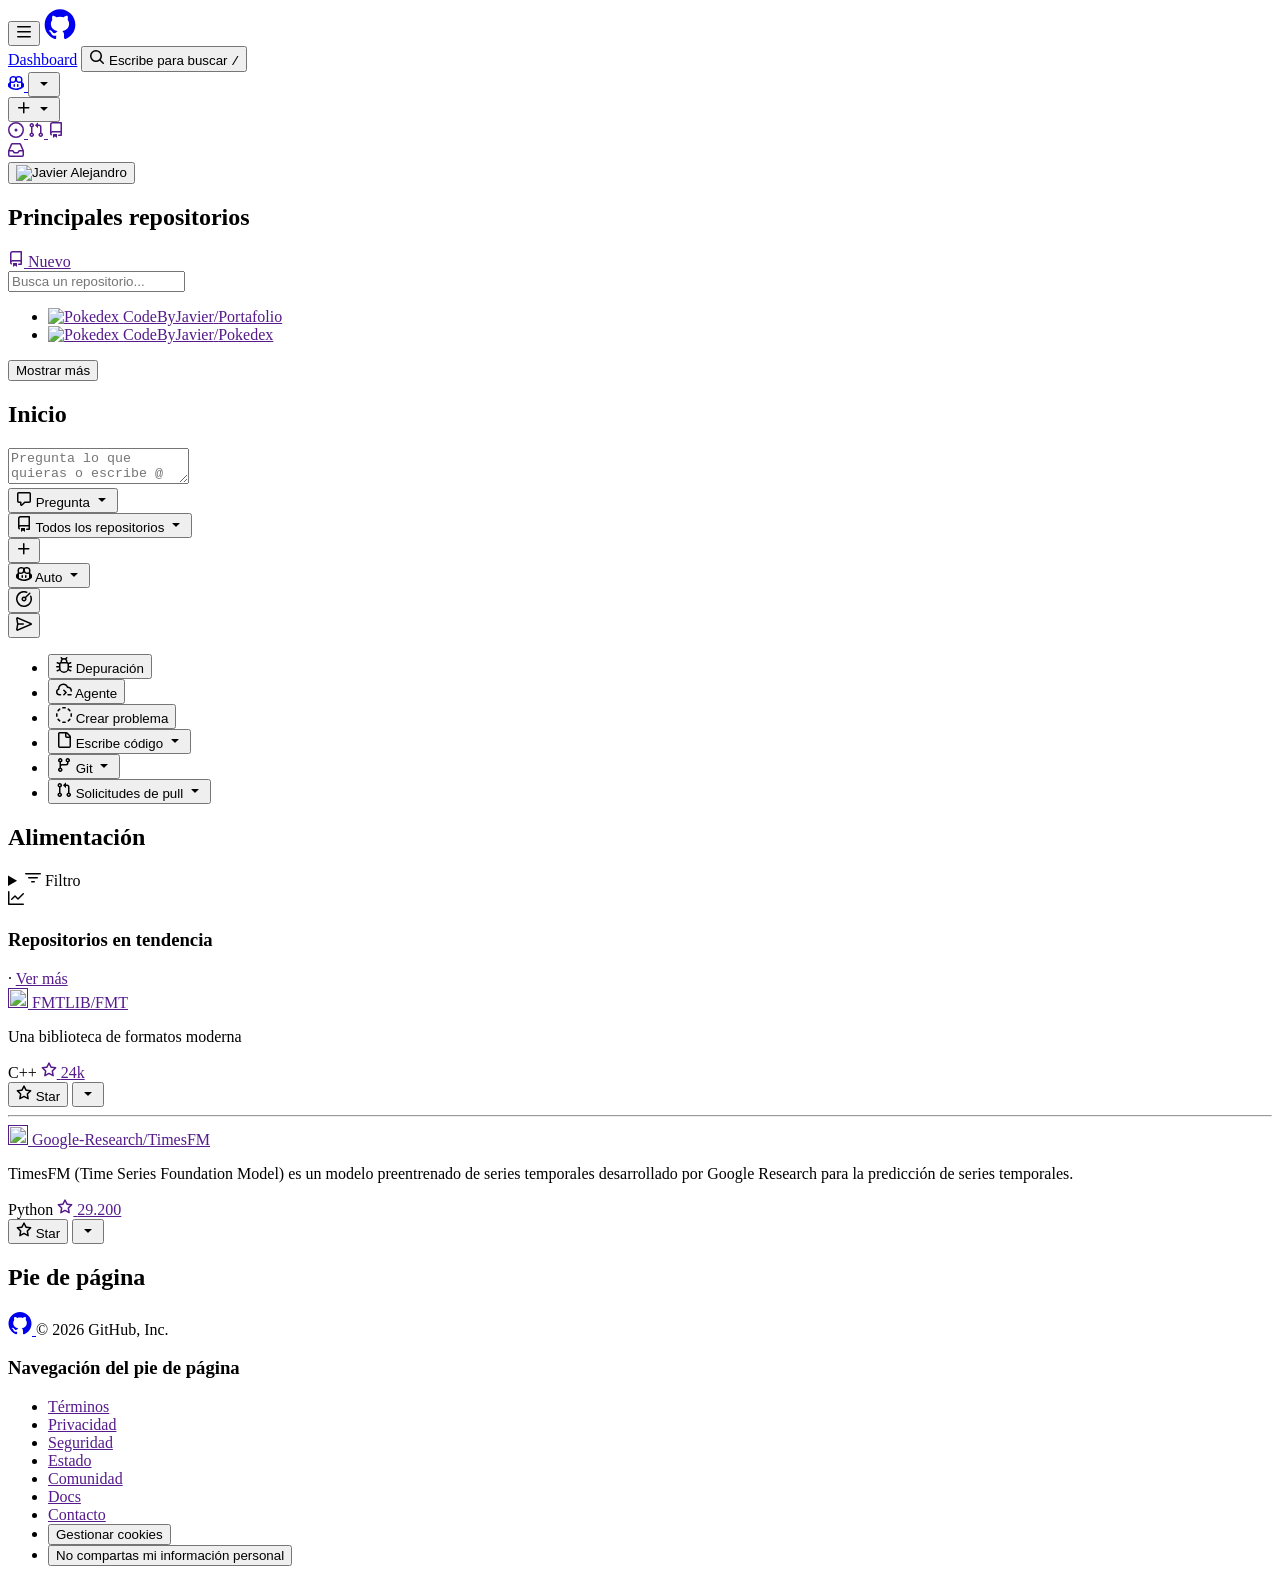
==== index.html @ 3268d41c "add html.index complete" ====
<!DOCTYPE html>
<html lang="es">
<head>
    <meta charset="UTF-8">
    <meta name="viewport" content="width=device-width, initial-scale=1.0">
    <title>Inicio · Clon de GitHub</title>
    <link rel="stylesheet" href="css/style-index.css">
</head>
<body>

    <header class="header" id="header">

        <!-- [JS] Abrir y cerrar este cajón: lo dispara el botón de las tres barras
             de la barra superior y el botón de cerrar de aquí dentro. -->

        <div class="left-bar" role="navigation" hidden>

            <div class="left-bar__header">

                <span class="left-bar__icon-github">
                    <svg viewBox="0 0 24 24" width="32" height="32" fill="currentColor" aria-hidden="true"><path d="M10.226 17.284c-2.965-.36-5.054-2.493-5.054-5.256 0-1.123.404-2.336 1.078-3.144-.292-.741-.247-2.314.09-2.965.898-.112 2.111.36 2.83 1.01.853-.269 1.752-.404 2.853-.404 1.1 0 1.999.135 2.807.382.696-.629 1.932-1.1 2.83-.988.315.606.36 2.179.067 2.942.72.854 1.101 2 1.101 3.167 0 2.763-2.089 4.852-5.098 5.234.763.494 1.28 1.572 1.28 2.807v2.336c0 .674.561 1.056 1.235.786 4.066-1.55 7.255-5.615 7.255-10.646C23.5 6.188 18.334 1 11.978 1 5.62 1 .5 6.188.5 12.545c0 4.986 3.167 9.12 7.435 10.669.606.225 1.19-.18 1.19-.786V20.63a2.9 2.9 0 0 1-1.078.224c-1.483 0-2.359-.808-2.987-2.313-.247-.607-.517-.966-1.034-1.033-.27-.023-.359-.135-.359-.27 0-.27.45-.471.898-.471.652 0 1.213.404 1.797 1.235.45.651.921.943 1.483.943.561 0 .92-.202 1.437-.719.382-.381.674-.718.944-.943"></path></svg>
                </span>

                <button title="Cerrar Menú" class="left-bar__header_close btn" type="button" aria-label="Cerrar Menú">
                    <svg viewBox="0 0 16 16" width="16" height="16" fill="currentColor" aria-hidden="true"><path d="M3.72 3.72a.75.75 0 0 1 1.06 0L8 6.94l3.22-3.22a.749.749 0 0 1 1.275.326.749.749 0 0 1-.215.734L9.06 8l3.22 3.22a.749.749 0 0 1-.326 1.275.749.749 0 0 1-.734-.215L8 9.06l-3.22 3.22a.751.751 0 0 1-1.042-.018.751.751 0 0 1-.018-1.042L6.94 8 3.72 4.78a.75.75 0 0 1 0-1.06Z"></path></svg>
                </button>

            </div>
            <nav class="left-bar__nav">

                <ul class="left-bar__list">

                    <li class="left-bar__top-items">
                         <ul class="left-bar__top-items-list">

                            <li class="btn">
                                <a href="">
                                    <span>
                                        <svg viewBox="0 0 16 16" width="16" height="16" fill="currentColor" aria-hidden="true"><path d="M6.906.664a1.749 1.749 0 0 1 2.187 0l5.25 4.2c.415.332.657.835.657 1.367v7.019A1.75 1.75 0 0 1 13.25 15h-3.5a.75.75 0 0 1-.75-.75V9H7v5.25a.75.75 0 0 1-.75.75h-3.5A1.75 1.75 0 0 1 1 13.25V6.23c0-.531.242-1.034.657-1.366l5.25-4.2Zm1.25 1.171a.25.25 0 0 0-.312 0l-5.25 4.2a.25.25 0 0 0-.094.196v7.019c0 .138.112.25.25.25H5.5V8.25a.75.75 0 0 1 .75-.75h3.5a.75.75 0 0 1 .75.75v5.25h2.75a.25.25 0 0 0 .25-.25V6.23a.25.25 0 0 0-.094-.195Z"></path></svg>
                                    </span>
                                    <span>
                                        Inicio
                                    </span>
                                </a>
                            </li>
                            <li class="btn">
                                <a href="">
                                    <span>
                                        <svg viewBox="0 0 16 16" width="16" height="16" fill="currentColor" aria-hidden="true"><path d="M8 9.5a1.5 1.5 0 1 0 0-3 1.5 1.5 0 0 0 0 3Z"></path><path d="M8 0a8 8 0 1 1 0 16A8 8 0 0 1 8 0ZM1.5 8a6.5 6.5 0 1 0 13 0 6.5 6.5 0 0 0-13 0Z"></path></svg>
                                    </span>
                                    <span>
                                        Todos los Problemas
                                    </span>
                                </a>
                            </li>
                            <li class="btn">
                                <a href="">
                                    <span>
                                        <svg viewBox="0 0 16 16" width="16" height="16" fill="currentColor" aria-hidden="true"><path d="M1.5 3.25a2.25 2.25 0 1 1 3 2.122v5.256a2.251 2.251 0 1 1-1.5 0V5.372A2.25 2.25 0 0 1 1.5 3.25Zm5.677-.177L9.573.677A.25.25 0 0 1 10 .854V2.5h1A2.5 2.5 0 0 1 13.5 5v5.628a2.251 2.251 0 1 1-1.5 0V5a1 1 0 0 0-1-1h-1v1.646a.25.25 0 0 1-.427.177L7.177 3.427a.25.25 0 0 1 0-.354ZM3.75 2.5a.75.75 0 1 0 0 1.5.75.75 0 0 0 0-1.5Zm0 9.5a.75.75 0 1 0 0 1.5.75.75 0 0 0 0-1.5Zm8.25.75a.75.75 0 1 0 1.5 0 .75.75 0 0 0-1.5 0Z"></path></svg>
                                    </span>
                                    <span>
                                        Todas las peticiones de cambios
                                    </span>
                                </a>
                            </li >
                            <li class="btn">
                                <a href="">
                                    <span>
                                        <svg viewBox="0 0 16 16" width="16" height="16" fill="currentColor" aria-hidden="true"><path d="M2 2.5A2.5 2.5 0 0 1 4.5 0h8.75a.75.75 0 0 1 .75.75v12.5a.75.75 0 0 1-.75.75h-2.5a.75.75 0 0 1 0-1.5h1.75v-2h-8a1 1 0 0 0-.714 1.7.75.75 0 1 1-1.072 1.05A2.495 2.495 0 0 1 2 11.5Zm10.5-1h-8a1 1 0 0 0-1 1v6.708A2.486 2.486 0 0 1 4.5 9h8ZM5 12.25a.25.25 0 0 1 .25-.25h3.5a.25.25 0 0 1 .25.25v3.25a.25.25 0 0 1-.4.2l-1.45-1.087a.249.249 0 0 0-.3 0L5.4 15.7a.25.25 0 0 1-.4-.2Z"></path></svg>
                                    </span>
                                    <span>
                                        Todos los Repositorios
                                    </span>
                                </a>
                            </li>
                            <li class="btn">
                                <a href="">
                                    <span>
                                        <svg viewBox="0 0 16 16" width="16" height="16" fill="currentColor" aria-hidden="true"><path d="M0 1.75C0 .784.784 0 1.75 0h12.5C15.216 0 16 .784 16 1.75v12.5A1.75 1.75 0 0 1 14.25 16H1.75A1.75 1.75 0 0 1 0 14.25ZM6.5 6.5v8h7.75a.25.25 0 0 0 .25-.25V6.5Zm8-1.5V1.75a.25.25 0 0 0-.25-.25H6.5V5Zm-13 1.5v7.75c0 .138.112.25.25.25H5v-8ZM5 5V1.5H1.75a.25.25 0 0 0-.25.25V5Z"></path></svg>
                                    </span>
                                    <span>
                                        Proyectos
                                    </span>
                                </a>
                            </li>
                            <li class="btn">
                                <a href="">
                                    <span>
                                        <svg viewBox="0 0 16 16" width="16" height="16" fill="currentColor" aria-hidden="true"><path d="M1.75 1h8.5c.966 0 1.75.784 1.75 1.75v5.5A1.75 1.75 0 0 1 10.25 10H7.061l-2.574 2.573A1.458 1.458 0 0 1 2 11.543V10h-.25A1.75 1.75 0 0 1 0 8.25v-5.5C0 1.784.784 1 1.75 1ZM1.5 2.75v5.5c0 .138.112.25.25.25h1a.75.75 0 0 1 .75.75v2.19l2.72-2.72a.749.749 0 0 1 .53-.22h3.5a.25.25 0 0 0 .25-.25v-5.5a.25.25 0 0 0-.25-.25h-8.5a.25.25 0 0 0-.25.25Zm13 2a.25.25 0 0 0-.25-.25h-.5a.75.75 0 0 1 0-1.5h.5c.966 0 1.75.784 1.75 1.75v5.5A1.75 1.75 0 0 1 14.25 12H14v1.543a1.458 1.458 0 0 1-2.487 1.03L9.22 12.28a.749.749 0 0 1 .326-1.275.749.749 0 0 1 .734.215l2.22 2.22v-2.19a.75.75 0 0 1 .75-.75h1a.25.25 0 0 0 .25-.25Z"></path></svg>
                                    </span>
                                    <span>
                                        Debates
                                    </span>
                                </a>
                            </li>
                            <li class="btn">
                                <a href="">
                                    <span>
                                        <svg viewBox="0 0 16 16" width="16" height="16" fill="currentColor" aria-hidden="true"><path d="M0 11.25c0-.966.784-1.75 1.75-1.75h12.5c.966 0 1.75.784 1.75 1.75v3A1.75 1.75 0 0 1 14.25 16H1.75A1.75 1.75 0 0 1 0 14.25Zm2-9.5C2 .784 2.784 0 3.75 0h8.5C13.216 0 14 .784 14 1.75v5a1.75 1.75 0 0 1-1.75 1.75h-8.5A1.75 1.75 0 0 1 2 6.75Zm1.75-.25a.25.25 0 0 0-.25.25v5c0 .138.112.25.25.25h8.5a.25.25 0 0 0 .25-.25v-5a.25.25 0 0 0-.25-.25Zm-2 9.5a.25.25 0 0 0-.25.25v3c0 .138.112.25.25.25h12.5a.25.25 0 0 0 .25-.25v-3a.25.25 0 0 0-.25-.25Z"></path><path d="M7 12.75a.75.75 0 0 1 .75-.75h4.5a.75.75 0 0 1 0 1.5h-4.5a.75.75 0 0 1-.75-.75Zm-4 0a.75.75 0 0 1 .75-.75h.5a.75.75 0 0 1 0 1.5h-.5a.75.75 0 0 1-.75-.75Z"></path></svg>
                                    </span>
                                    <span>
                                        Espacios de Códigos
                                    </span>
                                </a>
                            </li>
                            <li class="btn">
                                <a href="">
                                    <span>
                                        <svg viewBox="0 0 16 16" width="16" height="16" fill="currentColor" aria-hidden="true"><path d="M7.998 15.035c-4.562 0-7.873-2.914-7.998-3.749V9.338c.085-.628.677-1.686 1.588-2.065.013-.07.024-.143.036-.218.029-.183.06-.384.126-.612-.201-.508-.254-1.084-.254-1.656 0-.87.128-1.769.693-2.484.579-.733 1.494-1.124 2.724-1.261 1.206-.134 2.262.034 2.944.765.05.053.096.108.139.165.044-.057.094-.112.143-.165.682-.731 1.738-.899 2.944-.765 1.23.137 2.145.528 2.724 1.261.566.715.693 1.614.693 2.484 0 .572-.053 1.148-.254 1.656.066.228.098.429.126.612.012.076.024.148.037.218.924.385 1.522 1.471 1.591 2.095v1.872c0 .766-3.351 3.795-8.002 3.795Zm0-1.485c2.28 0 4.584-1.11 5.002-1.433V7.862l-.023-.116c-.49.21-1.075.291-1.727.291-1.146 0-2.059-.327-2.71-.991A3.222 3.222 0 0 1 8 6.303a3.24 3.24 0 0 1-.544.743c-.65.664-1.563.991-2.71.991-.652 0-1.236-.081-1.727-.291l-.023.116v4.255c.419.323 2.722 1.433 5.002 1.433ZM6.762 2.83c-.193-.206-.637-.413-1.682-.297-1.019.113-1.479.404-1.713.7-.247.312-.369.789-.369 1.554 0 .793.129 1.171.308 1.371.162.181.519.379 1.442.379.853 0 1.339-.235 1.638-.54.315-.322.527-.827.617-1.553.117-.935-.037-1.395-.241-1.614Zm4.155-.297c-1.044-.116-1.488.091-1.681.297-.204.219-.359.679-.242 1.614.091.726.303 1.231.618 1.553.299.305.784.54 1.638.54.922 0 1.28-.198 1.442-.379.179-.2.308-.578.308-1.371 0-.765-.123-1.242-.37-1.554-.233-.296-.693-.587-1.713-.7Z"></path><path d="M6.25 9.037a.75.75 0 0 1 .75.75v1.501a.75.75 0 0 1-1.5 0V9.787a.75.75 0 0 1 .75-.75Zm4.25.75v1.501a.75.75 0 0 1-1.5 0V9.787a.75.75 0 0 1 1.5 0Z"></path></svg>
                                    </span>
                                    <span>
                                        Copiloto
                                    </span>
                                </a>
                            </li>

                         </ul>
                    </li>

                    <li class="left-bar__divider"></li>

                    <li class="left-bar__middle-items">
                        <ul class="left-bar__middle-items-list">

                            <li class="btn">
                                <a href="">
                                    <span>
                                        <svg viewBox="0 0 16 16" width="16" height="16" fill="currentColor" aria-hidden="true"><path d="M14.184 1.143v-.001l1.422 2.464a1.75 1.75 0 0 1-.757 2.451L3.104 11.713a1.75 1.75 0 0 1-2.275-.702l-.447-.775a1.75 1.75 0 0 1 .53-2.32L11.682.573a1.748 1.748 0 0 1 2.502.57Zm-4.709 9.32h-.001l2.644 3.863a.75.75 0 1 1-1.238.848l-1.881-2.75v2.826a.75.75 0 0 1-1.5 0v-2.826l-1.881 2.75a.75.75 0 1 1-1.238-.848l2.049-2.992a.746.746 0 0 1 .293-.253l1.809-.87a.749.749 0 0 1 .944.252ZM9.436 3.92h-.001l-4.97 3.39.942 1.63 5.42-2.61Zm3.091-2.108h.001l-1.85 1.26 1.505 2.605 2.016-.97a.247.247 0 0 0 .13-.151.247.247 0 0 0-.022-.199l-1.422-2.464a.253.253 0 0 0-.161-.119.254.254 0 0 0-.197.038ZM1.756 9.157a.25.25 0 0 0-.075.33l.447.775a.25.25 0 0 0 .325.1l1.598-.769-.83-1.436-1.465 1Z"></path></svg>
                                    </span>
                                    <span>
                                        Explorar
                                    </span>
                                </a>
                            </li>
                            <li class="btn">
                                <a href="">
                                    <span>
                                        <svg viewBox="0 0 16 16" width="16" height="16" fill="currentColor" aria-hidden="true"><path d="M2 2.75A2.75 2.75 0 0 1 4.75 0c.983 0 1.873.42 2.57 1.232.268.318.497.668.68 1.042.183-.375.411-.725.68-1.044C9.376.42 10.266 0 11.25 0a2.75 2.75 0 0 1 2.45 4h.55c.966 0 1.75.784 1.75 1.75v2c0 .698-.409 1.301-1 1.582v4.918A1.75 1.75 0 0 1 13.25 16H2.75A1.75 1.75 0 0 1 1 14.25V9.332C.409 9.05 0 8.448 0 7.75v-2C0 4.784.784 4 1.75 4h.55c-.192-.375-.3-.8-.3-1.25ZM7.25 9.5H2.5v4.75c0 .138.112.25.25.25h4.5Zm1.5 0v5h4.5a.25.25 0 0 0 .25-.25V9.5Zm0-4V8h5.5a.25.25 0 0 0 .25-.25v-2a.25.25 0 0 0-.25-.25Zm-7 0a.25.25 0 0 0-.25.25v2c0 .138.112.25.25.25h5.5V5.5h-5.5Zm3-4a1.25 1.25 0 0 0 0 2.5h2.309c-.233-.818-.542-1.401-.878-1.793-.43-.502-.915-.707-1.431-.707ZM8.941 4h2.309a1.25 1.25 0 0 0 0-2.5c-.516 0-1 .205-1.43.707-.337.392-.646.975-.879 1.793Z"></path></svg>
                                    </span>
                                    <span>
                                        Mercado
                                    </span>
                                </a>
                            </li>
                            <li class="btn">
                                <a href="">
                                    <span>
                                        <svg viewBox="0 0 16 16" width="16" height="16" fill="currentColor" aria-hidden="true"><path d="M5.52 1.12a3.578 3.578 0 0 1 6.078 2.98 3.578 3.578 0 0 1 2.982 6.08l-3.292 3.293a.252.252 0 0 0 0 .354l.843.843a.749.749 0 1 1-1.06 1.06l-.844-.843a1.75 1.75 0 0 1 0-2.474L13.52 9.12a2.08 2.08 0 0 0 0-2.94 2.08 2.08 0 0 0-2.94 0L7.731 9.03A.75.75 0 0 1 6.67 7.97l2.85-2.85a2.08 2.08 0 0 0 0-2.94 2.08 2.08 0 0 0-2.94 0l-4.799 4.8A.75.75 0 0 1 .72 5.92Z"></path><path d="M7.52 3.12a.749.749 0 1 1 1.06 1.06L5.731 7.03A2.079 2.079 0 0 0 8.67 9.97l2.85-2.85a.749.749 0 1 1 1.06 1.06l-2.849 2.85A3.578 3.578 0 0 1 4.67 5.97Z"></path></svg>
                                    </span>
                                    <span>
                                        Registro MCP
                                    </span>
                                </a>
                            </li class="btn">

                        </ul>
                    </li>

                    <li class="left-bar__divider"></li>

                    <li class="left-bar__bottom-items">
                        <ul class="left-bar__bottom-items-list">

                            <div class="left-bar__bottom">

                                <h3>Principales Repositorios</h3>
                                
                                <!-- [JS] Convertir el título en un campo de búsqueda y filtrar la lista. -->

                                <button title="Buscar repositorios btn" class="left-bar__button-search" type="button" aria-label="Buscar repositorios">
                                    <svg viewBox="0 0 16 16" width="16" height="16" fill="currentColor" aria-hidden="true"><path d="M10.68 11.74a6 6 0 0 1-7.922-8.982 6 6 0 0 1 8.982 7.922l3.04 3.04a.749.749 0 0 1-.326 1.275.749.749 0 0 1-.734-.215ZM11.5 7a4.499 4.499 0 1 0-8.997 0A4.499 4.499 0 0 0 11.5 7Z"></path></svg>
                                </button>

                            </div>

                            <li class="btn">
                                
                                <a href="">
                                    <span>
                                        <img src="https://avatars.githubusercontent.com/u/131628148?s=16&amp;v=4" class=" avatar avatar-user avatar-small circle" width="16" height="16" alt="Pokedex" aria-label="Repository">
                                    </span>        
                                    <span>
                                        CodeByJavier<span>/</span>Portafolio
                                    </span>
                                </a>
                            </li>
                            <li class="btn">
                                <a href="">
                                    <span>
                                        <img src="https://avatars.githubusercontent.com/u/131628148?s=16&amp;v=4" class=" avatar avatar-user avatar-small circle" width="16" height="16" alt="Pokedex" aria-label="Repository">
                                    </span>        
                                    <span>
                                        CodeByJavier<span>/</span>Pokedex
                                    </span>
                                </a>
                            </li>
                            <li>

                                <!-- [JS] Cargar y pintar el resto de repositorios. -->

                                <button type="button" class="left-bar__button-show btn">Mostrar más</button>
                            </li>

                        </ul>
                    </li>

                </ul>

            </nav>
        </div>

        <!-- [JS] Abrir y cerrar el buscador con el botón de la lupa. -->

        <div class="search-bar" hidden>

            <div class="search-bar__input">

                <span>
                    <span>
                        <svg viewBox="0 0 16 16" width="16" height="16" fill="currentColor" aria-hidden="true"><path d="M10.68 11.74a6 6 0 0 1-7.922-8.982 6 6 0 0 1 8.982 7.922l3.04 3.04a.749.749 0 0 1-.326 1.275.749.749 0 0 1-.734-.215ZM11.5 7a4.499 4.499 0 1 0-8.997 0A4.499 4.499 0 0 0 11.5 7Z"></path></svg>
                    </span>
                    <input placeholder="Buscar o saltar a..." aria-label="Buscar o saltar a" role="combobox" aria-haspopup="listbox" aria-expanded="false" type="text" value="">
                </span>

            </div>

            <!-- [JS] Estos resultados son una muestra escrita a mano. Los de verdad
                 hay que generarlos mientras se escribe en el campo de arriba. -->
            <div class="search-bar__repositories">
                <ul class="search-bar__repositories-list">

                    <li class="search-bar__repositories-list-box">
                        <div class="search-bar__repositories-header">
                            <span>Repositorios</span>
                        </div>
                        <ul class="search-bar__repositories-items">
                            <li class="btn">
                                <a href="">
                                    <span>
                                        <svg viewBox="0 0 16 16" width="16" height="16" fill="currentColor" aria-hidden="true"><path d="M2 2.5A2.5 2.5 0 0 1 4.5 0h8.75a.75.75 0 0 1 .75.75v12.5a.75.75 0 0 1-.75.75h-2.5a.75.75 0 0 1 0-1.5h1.75v-2h-8a1 1 0 0 0-.714 1.7.75.75 0 1 1-1.072 1.05A2.495 2.495 0 0 1 2 11.5Zm10.5-1h-8a1 1 0 0 0-1 1v6.708A2.486 2.486 0 0 1 4.5 9h8ZM5 12.25a.25.25 0 0 1 .25-.25h3.5a.25.25 0 0 1 .25.25v3.25a.25.25 0 0 1-.4.2l-1.45-1.087a.249.249 0 0 0-.3 0L5.4 15.7a.25.25 0 0 1-.4-.2Z"></path></svg>
                                    </span>
                                    <span>
                                        <span>CodeByJavier/Portafolio</span>
                                        <span>Saltar a</span> 
                                    </span>
                                </a>
                            </li>
                            <li class="btn">
                                <a href="">
                                    <span>
                                        <svg viewBox="0 0 16 16" width="16" height="16" fill="currentColor" aria-hidden="true"><path d="M2 2.5A2.5 2.5 0 0 1 4.5 0h8.75a.75.75 0 0 1 .75.75v12.5a.75.75 0 0 1-.75.75h-2.5a.75.75 0 0 1 0-1.5h1.75v-2h-8a1 1 0 0 0-.714 1.7.75.75 0 1 1-1.072 1.05A2.495 2.495 0 0 1 2 11.5Zm10.5-1h-8a1 1 0 0 0-1 1v6.708A2.486 2.486 0 0 1 4.5 9h8ZM5 12.25a.25.25 0 0 1 .25-.25h3.5a.25.25 0 0 1 .25.25v3.25a.25.25 0 0 1-.4.2l-1.45-1.087a.249.249 0 0 0-.3 0L5.4 15.7a.25.25 0 0 1-.4-.2Z"></path></svg>
                                    </span>
                                    <span>
                                        <span>CodeByJavier/Pokédex</span>
                                        <span>Saltar a</span> 
                                    </span>
                                </a>
                            </li>
                        </ul>
                    </li>
                    <li class="search-bar__divider">
                        <div>
                            <span>Sugerencias</span>
                        </div>
                        <a href="">

                            <span>
                                    <svg viewBox="0 0 16 16" width="16" height="16" fill="currentColor" aria-hidden="true"><path d="M7.998 15.035c-4.562 0-7.873-2.914-7.998-3.749V9.338c.085-.628.677-1.686 1.588-2.065.013-.07.024-.143.036-.218.029-.183.06-.384.126-.612-.201-.508-.254-1.084-.254-1.656 0-.87.128-1.769.693-2.484.579-.733 1.494-1.124 2.724-1.261 1.206-.134 2.262.034 2.944.765.05.053.096.108.139.165.044-.057.094-.112.143-.165.682-.731 1.738-.899 2.944-.765 1.23.137 2.145.528 2.724 1.261.566.715.693 1.614.693 2.484 0 .572-.053 1.148-.254 1.656.066.228.098.429.126.612.012.076.024.148.037.218.924.385 1.522 1.471 1.591 2.095v1.872c0 .766-3.351 3.795-8.002 3.795Zm0-1.485c2.28 0 4.584-1.11 5.002-1.433V7.862l-.023-.116c-.49.21-1.075.291-1.727.291-1.146 0-2.059-.327-2.71-.991A3.222 3.222 0 0 1 8 6.303a3.24 3.24 0 0 1-.544.743c-.65.664-1.563.991-2.71.991-.652 0-1.236-.081-1.727-.291l-.023.116v4.255c.419.323 2.722 1.433 5.002 1.433ZM6.762 2.83c-.193-.206-.637-.413-1.682-.297-1.019.113-1.479.404-1.713.7-.247.312-.369.789-.369 1.554 0 .793.129 1.171.308 1.371.162.181.519.379 1.442.379.853 0 1.339-.235 1.638-.54.315-.322.527-.827.617-1.553.117-.935-.037-1.395-.241-1.614Zm4.155-.297c-1.044-.116-1.488.091-1.681.297-.204.219-.359.679-.242 1.614.091.726.303 1.231.618 1.553.299.305.784.54 1.638.54.922 0 1.28-.198 1.442-.379.179-.2.308-.578.308-1.371 0-.765-.123-1.242-.37-1.554-.233-.296-.693-.587-1.713-.7Z"></path><path d="M6.25 9.037a.75.75 0 0 1 .75.75v1.501a.75.75 0 0 1-1.5 0V9.787a.75.75 0 0 1 .75-.75Zm4.25.75v1.501a.75.75 0 0 1-1.5 0V9.787a.75.75 0 0 1 1.5 0Z"></path></svg>
                            </span>
                            <span>
                                    <span>Charla con Copiloto</span>
                                    <span>Iniciar un nuevo hilo con Copiloto</span> 
                            </span>

                        </a>
                    </li>
                </ul>
                <div class="search-bar__footer">
                    <a href="">Consejos de sintaxis para buscar</a>
                    <button class="search-bar__button-feed" type="button">Da feedback</button>
                </div>
            </div>

            <div>

            </div>

        </div>

        <div class="top-bar">

            <div class="top-bar__module-left"> 

                <button title="Abrir Menú" class="top-bar__button-toggle btn" type="button" aria-label="Menu desplegable">
                    <svg viewBox="0 0 16 16" width="16" height="16" fill="currentColor" aria-hidden="true"><path d="M1 2.75A.75.75 0 0 1 1.75 2h12.5a.75.75 0 0 1 0 1.5H1.75A.75.75 0 0 1 1 2.75Zm0 5A.75.75 0 0 1 1.75 7h12.5a.75.75 0 0 1 0 1.5H1.75A.75.75 0 0 1 1 7.75ZM1.75 12h12.5a.75.75 0 0 1 0 1.5H1.75a.75.75 0 0 1 0-1.5Z"></path></svg>
                </button>

                <a class="top-bar__icon-github" title="Página Principal" href="#">
                    <svg viewBox="0 0 24 24" width="32" height="32" fill="currentColor" aria-hidden="true"><path d="M10.226 17.284c-2.965-.36-5.054-2.493-5.054-5.256 0-1.123.404-2.336 1.078-3.144-.292-.741-.247-2.314.09-2.965.898-.112 2.111.36 2.83 1.01.853-.269 1.752-.404 2.853-.404 1.1 0 1.999.135 2.807.382.696-.629 1.932-1.1 2.83-.988.315.606.36 2.179.067 2.942.72.854 1.101 2 1.101 3.167 0 2.763-2.089 4.852-5.098 5.234.763.494 1.28 1.572 1.28 2.807v2.336c0 .674.561 1.056 1.235.786 4.066-1.55 7.255-5.615 7.255-10.646C23.5 6.188 18.334 1 11.978 1 5.62 1 .5 6.188.5 12.545c0 4.986 3.167 9.12 7.435 10.669.606.225 1.19-.18 1.19-.786V20.63a2.9 2.9 0 0 1-1.078.224c-1.483 0-2.359-.808-2.987-2.313-.247-.607-.517-.966-1.034-1.033-.27-.023-.359-.135-.359-.27 0-.27.45-.471.898-.471.652 0 1.213.404 1.797 1.235.45.651.921.943 1.483.943.561 0 .92-.202 1.437-.719.382-.381.674-.718.944-.943"></path></svg>
                </a>
            
            </div>

            <nav class="top-bar__module-center" id="nav">

                <a class="top-bar__link-dashboard btn" href="#">Dashboard</a>

                <button class="top-bar__search-button" type="button" aria-label="Barra de busqueda">
                    <svg viewBox="0 0 16 16" width="16" height="16" fill="currentColor" aria-hidden="true"><path d="M10.68 11.74a6 6 0 0 1-7.922-8.982 6 6 0 0 1 8.982 7.922l3.04 3.04a.749.749 0 0 1-.326 1.275.749.749 0 0 1-.734-.215ZM11.5 7a4.499 4.499 0 1 0-8.997 0A4.499 4.499 0 0 0 11.5 7Z"></path></svg>
                    <span>
                        Escribe para buscar <kbd>/</kbd>
                    </span>
                </button>

            </nav>

            <div class="top-bar__module-right">
                <div class="top-bar__buttons-group">

                    <div class="top-bar__copilot-chat">

                        <a title="Charla con Copilote" class="top-bar__chat btn" href="#" aria-label="Chat con Copilot">
                            <svg viewBox="0 0 16 16" width="16" height="16" fill="currentColor" aria-hidden="true"><path d="M7.998 15.035c-4.562 0-7.873-2.914-7.998-3.749V9.338c.085-.628.677-1.686 1.588-2.065.013-.07.024-.143.036-.218.029-.183.06-.384.126-.612-.201-.508-.254-1.084-.254-1.656 0-.87.128-1.769.693-2.484.579-.733 1.494-1.124 2.724-1.261 1.206-.134 2.262.034 2.944.765.05.053.096.108.139.165.044-.057.094-.112.143-.165.682-.731 1.738-.899 2.944-.765 1.23.137 2.145.528 2.724 1.261.566.715.693 1.614.693 2.484 0 .572-.053 1.148-.254 1.656.066.228.098.429.126.612.012.076.024.148.037.218.924.385 1.522 1.471 1.591 2.095v1.872c0 .766-3.351 3.795-8.002 3.795Zm0-1.485c2.28 0 4.584-1.11 5.002-1.433V7.862l-.023-.116c-.49.21-1.075.291-1.727.291-1.146 0-2.059-.327-2.71-.991A3.222 3.222 0 0 1 8 6.303a3.24 3.24 0 0 1-.544.743c-.65.664-1.563.991-2.71.991-.652 0-1.236-.081-1.727-.291l-.023.116v4.255c.419.323 2.722 1.433 5.002 1.433ZM6.762 2.83c-.193-.206-.637-.413-1.682-.297-1.019.113-1.479.404-1.713.7-.247.312-.369.789-.369 1.554 0 .793.129 1.171.308 1.371.162.181.519.379 1.442.379.853 0 1.339-.235 1.638-.54.315-.322.527-.827.617-1.553.117-.935-.037-1.395-.241-1.614Zm4.155-.297c-1.044-.116-1.488.091-1.681.297-.204.219-.359.679-.242 1.614.091.726.303 1.231.618 1.553.299.305.784.54 1.638.54.922 0 1.28-.198 1.442-.379.179-.2.308-.578.308-1.371 0-.765-.123-1.242-.37-1.554-.233-.296-.693-.587-1.713-.7Z"></path><path d="M6.25 9.037a.75.75 0 0 1 .75.75v1.501a.75.75 0 0 1-1.5 0V9.787a.75.75 0 0 1 .75-.75Zm4.25.75v1.501a.75.75 0 0 1-1.5 0V9.787a.75.75 0 0 1 1.5 0Z"></path></svg>
                        </a>

                        <button class="top-bar__copilot-button-toggle btn" type="button" aria-label="Menu desplegable de Copilot">
                            <svg viewBox="0 0 16 16" width="16" height="16" fill="currentColor" aria-hidden="true"><path d="m4.427 7.427 3.396 3.396a.25.25 0 0 0 .354 0l3.396-3.396A.25.25 0 0 0 11.396 7H4.604a.25.25 0 0 0-.177.427Z"></path></svg>
                        </button>

                        <!-- [JS] Menú de Copilot. Lo abre el botón del triángulo de
                             arriba: quitar el hidden al pulsar y volver a ponerlo al cerrar. -->
                        <div class="top-bar__copilot-menu" hidden>
                            <ul class="top-bar__copilot-menu-list">

                                <li>
                                    <a href="">
                                        <span>
                                            <svg viewBox="0 0 16 16" width="16" height="16" fill="currentColor" aria-hidden="true"><path d="M1 2.75C1 1.784 1.784 1 2.75 1h10.5c.966 0 1.75.784 1.75 1.75v7.5A1.75 1.75 0 0 1 13.25 12H9.06l-2.573 2.573A1.458 1.458 0 0 1 4 13.543V12H2.75A1.75 1.75 0 0 1 1 10.25Zm1.75-.25a.25.25 0 0 0-.25.25v7.5c0 .138.112.25.25.25h2a.75.75 0 0 1 .75.75v2.19l2.72-2.72a.749.749 0 0 1 .53-.22h4.5a.25.25 0 0 0 .25-.25v-7.5a.25.25 0 0 0-.25-.25Z"></path></svg>
                                        </span>
                                        <span>
                                            Nuevo chat
                                        </span>
                                    </a>
                                </li>
                                <li>
                                    <a href="">
                                        <span>
                                            <svg viewBox="0 0 16 16" width="16" height="16" fill="currentColor" aria-hidden="true"><path d="M1.75 1h8.5c.966 0 1.75.784 1.75 1.75v5.5A1.75 1.75 0 0 1 10.25 10H7.061l-2.574 2.573A1.458 1.458 0 0 1 2 11.543V10h-.25A1.75 1.75 0 0 1 0 8.25v-5.5C0 1.784.784 1 1.75 1ZM1.5 2.75v5.5c0 .138.112.25.25.25h1a.75.75 0 0 1 .75.75v2.19l2.72-2.72a.749.749 0 0 1 .53-.22h3.5a.25.25 0 0 0 .25-.25v-5.5a.25.25 0 0 0-.25-.25h-8.5a.25.25 0 0 0-.25.25Zm13 2a.25.25 0 0 0-.25-.25h-.5a.75.75 0 0 1 0-1.5h.5c.966 0 1.75.784 1.75 1.75v5.5A1.75 1.75 0 0 1 14.25 12H14v1.543a1.458 1.458 0 0 1-2.487 1.03L9.22 12.28a.749.749 0 0 1 .326-1.275.749.749 0 0 1 .734.215l2.22 2.22v-2.19a.75.75 0 0 1 .75-.75h1a.25.25 0 0 0 .25-.25Z"></path></svg>
                                        </span>
                                        <span>
                                            Ver todos los chats
                                        </span>
                                    </a>
                                </li>

                                <li class="top-bar__copilot-menu__divider"></li>

                                <li>
                                    <a href="">
                                        <span>
                                            <svg viewBox="0 0 16 16" width="16" height="16" fill="currentColor" aria-hidden="true"><path d="M8 0a8.2 8.2 0 0 1 .701.031C9.444.095 9.99.645 10.16 1.29l.288 1.107c.018.066.079.158.212.224.231.114.454.243.668.386.123.082.233.09.299.071l1.103-.303c.644-.176 1.392.021 1.82.63.27.385.506.792.704 1.218.315.675.111 1.422-.364 1.891l-.814.806c-.049.048-.098.147-.088.294.016.257.016.515 0 .772-.01.147.038.246.088.294l.814.806c.475.469.679 1.216.364 1.891a7.977 7.977 0 0 1-.704 1.217c-.428.61-1.176.807-1.82.63l-1.102-.302c-.067-.019-.177-.011-.3.071a5.909 5.909 0 0 1-.668.386c-.133.066-.194.158-.211.224l-.29 1.106c-.168.646-.715 1.196-1.458 1.26a8.006 8.006 0 0 1-1.402 0c-.743-.064-1.289-.614-1.458-1.26l-.289-1.106c-.018-.066-.079-.158-.212-.224a5.738 5.738 0 0 1-.668-.386c-.123-.082-.233-.09-.299-.071l-1.103.303c-.644.176-1.392-.021-1.82-.63a8.12 8.12 0 0 1-.704-1.218c-.315-.675-.111-1.422.363-1.891l.815-.806c.05-.048.098-.147.088-.294a6.214 6.214 0 0 1 0-.772c.01-.147-.038-.246-.088-.294l-.815-.806C.635 6.045.431 5.298.746 4.623a7.92 7.92 0 0 1 .704-1.217c.428-.61 1.176-.807 1.82-.63l1.102.302c.067.019.177.011.3-.071.214-.143.437-.272.668-.386.133-.066.194-.158.211-.224l.29-1.106C6.009.645 6.556.095 7.299.03 7.53.01 7.764 0 8 0Zm-.571 1.525c-.036.003-.108.036-.137.146l-.289 1.105c-.147.561-.549.967-.998 1.189-.173.086-.34.183-.5.29-.417.278-.97.423-1.529.27l-1.103-.303c-.109-.03-.175.016-.195.045-.22.312-.412.644-.573.99-.014.031-.021.11.059.19l.815.806c.411.406.562.957.53 1.456a4.709 4.709 0 0 0 0 .582c.032.499-.119 1.05-.53 1.456l-.815.806c-.081.08-.073.159-.059.19.162.346.353.677.573.989.02.03.085.076.195.046l1.102-.303c.56-.153 1.113-.008 1.53.27.161.107.328.204.501.29.447.222.85.629.997 1.189l.289 1.105c.029.109.101.143.137.146a6.6 6.6 0 0 0 1.142 0c.036-.003.108-.036.137-.146l.289-1.105c.147-.561.549-.967.998-1.189.173-.086.34-.183.5-.29.417-.278.97-.423 1.529-.27l1.103.303c.109.029.175-.016.195-.045.22-.313.411-.644.573-.99.014-.031.021-.11-.059-.19l-.815-.806c-.411-.406-.562-.957-.53-1.456a4.709 4.709 0 0 0 0-.582c-.032-.499.119-1.05.53-1.456l.815-.806c.081-.08.073-.159.059-.19a6.464 6.464 0 0 0-.573-.989c-.02-.03-.085-.076-.195-.046l-1.102.303c-.56.153-1.113.008-1.53-.27a4.44 4.44 0 0 0-.501-.29c-.447-.222-.85-.629-.997-1.189l-.289-1.105c-.029-.11-.101-.143-.137-.146a6.6 6.6 0 0 0-1.142 0ZM11 8a3 3 0 1 1-6 0 3 3 0 0 1 6 0ZM9.5 8a1.5 1.5 0 1 0-3.001.001A1.5 1.5 0 0 0 9.5 8Z"></path></svg>
                                        </span>
                                        <span>
                                            Configuración de Copilot
                                        </span>
                                    </a>
                                </li>

                            </ul>
                        </div>

                    </div>

                    <div class="top-bar__divider-bar divider"></div>

                    <div class="top-bar__add-repositories">

                        <button title="Crear nuevos..." class="top-bar__add-button btn" type="button" aria-label="Menu desplegable de Copilot">
                                <svg viewBox="0 0 16 16" width="16" height="16" fill="currentColor" aria-hidden="true"><path d="M7.75 2a.75.75 0 0 1 .75.75V7h4.25a.75.75 0 0 1 0 1.5H8.5v4.25a.75.75 0 0 1-1.5 0V8.5H2.75a.75.75 0 0 1 0-1.5H7V2.75A.75.75 0 0 1 7.75 2Z"></path></svg>
                                <svg viewBox="0 0 16 16" width="16" height="16" fill="currentColor" aria-hidden="true"><path d="m4.427 7.427 3.396 3.396a.25.25 0 0 0 .354 0l3.396-3.396A.25.25 0 0 0 11.396 7H4.604a.25.25 0 0 0-.177.427Z"></path></svg>
                        </button>

                        <!-- [JS] Menú de crear nuevo. Lo abre el botón del "+". -->
                        <div class="top-bar__add-menu" hidden>
                            <ul class="top-bar__add-menu-list">

                                <li>
                                    <a href="">
                                        <span>
                                            <svg viewBox="0 0 16 16" width="16" height="16" fill="currentColor" aria-hidden="true"><path d="M2 2.5A2.5 2.5 0 0 1 4.5 0h8.75a.75.75 0 0 1 .75.75v12.5a.75.75 0 0 1-.75.75h-2.5a.75.75 0 0 1 0-1.5h1.75v-2h-8a1 1 0 0 0-.714 1.7.75.75 0 1 1-1.072 1.05A2.495 2.495 0 0 1 2 11.5Zm10.5-1h-8a1 1 0 0 0-1 1v6.708A2.486 2.486 0 0 1 4.5 9h8ZM5 12.25a.25.25 0 0 1 .25-.25h3.5a.25.25 0 0 1 .25.25v3.25a.25.25 0 0 1-.4.2l-1.45-1.087a.249.249 0 0 0-.3 0L5.4 15.7a.25.25 0 0 1-.4-.2Z"></path></svg>
                                        </span>
                                        <span>
                                            Nuevo repositorio
                                        </span>
                                    </a>
                                </li>
                                <li>
                                    <a href="">
                                        <span>
                                            <svg viewBox="0 0 16 16" width="16" height="16" fill="currentColor" aria-hidden="true"><path d="M3.5 0A2.5 2.5 0 0 0 1 2.5v9A2.5 2.5 0 0 0 3.5 14h2.75a.75.75 0 0 0 0-1.5H3.5a1 1 0 0 1 0-2h2.75a.75.75 0 0 0 0-1.5H3.5c-.356 0-.694.074-1 .208V2.5a1 1 0 0 1 1-1h8v2.75a.75.75 0 0 0 1.5 0V.75a.75.75 0 0 0-.75-.75H3.5Z"></path><path d="M8 8.058C8 7.023 8.75 6 9.887 6h5.363a.75.75 0 0 1 .75.75v8.5a.75.75 0 0 1-.75.75h-5A2.25 2.25 0 0 1 8 13.75Zm6.5 3.442v-4H9.887c-.07 0-.156.031-.238.125a.663.663 0 0 0-.149.433v3.57c.235-.083.487-.128.75-.128Zm-5 2.25c0 .414.336.75.75.75h4.25V13h-4.25a.75.75 0 0 0-.75.75Z"></path></svg>
                                        </span>
                                        <span>
                                            Importar repositorio
                                        </span>
                                    </a>
                                </li>
                                <li>
                                    <a href="">
                                        <span>
                                            <svg viewBox="0 0 16 16" width="16" height="16" fill="currentColor" aria-hidden="true"><path d="M0 11.25c0-.966.784-1.75 1.75-1.75h12.5c.966 0 1.75.784 1.75 1.75v3A1.75 1.75 0 0 1 14.25 16H1.75A1.75 1.75 0 0 1 0 14.25Zm2-9.5C2 .784 2.784 0 3.75 0h8.5C13.216 0 14 .784 14 1.75v5a1.75 1.75 0 0 1-1.75 1.75h-8.5A1.75 1.75 0 0 1 2 6.75Zm1.75-.25a.25.25 0 0 0-.25.25v5c0 .138.112.25.25.25h8.5a.25.25 0 0 0 .25-.25v-5a.25.25 0 0 0-.25-.25Zm-2 9.5a.25.25 0 0 0-.25.25v3c0 .138.112.25.25.25h12.5a.25.25 0 0 0 .25-.25v-3a.25.25 0 0 0-.25-.25Z"></path><path d="M7 12.75a.75.75 0 0 1 .75-.75h4.5a.75.75 0 0 1 0 1.5h-4.5a.75.75 0 0 1-.75-.75Zm-4 0a.75.75 0 0 1 .75-.75h.5a.75.75 0 0 1 0 1.5h-.5a.75.75 0 0 1-.75-.75Z"></path></svg>
                                        </span>
                                        <span>
                                            Nuevo codespace
                                        </span>
                                    </a>
                                </li>
                                <li>
                                    <a href="">
                                        <span>
                                            <svg viewBox="0 0 16 16" width="16" height="16" fill="currentColor" aria-hidden="true"><path d="M0 1.75C0 .784.784 0 1.75 0h12.5C15.216 0 16 .784 16 1.75v12.5A1.75 1.75 0 0 1 14.25 16H1.75A1.75 1.75 0 0 1 0 14.25Zm1.75-.25a.25.25 0 0 0-.25.25v12.5c0 .138.112.25.25.25h12.5a.25.25 0 0 0 .25-.25V1.75a.25.25 0 0 0-.25-.25Zm7.47 3.97a.75.75 0 0 1 1.06 0l2 2a.75.75 0 0 1 0 1.06l-2 2a.749.749 0 0 1-1.275-.326.749.749 0 0 1 .215-.734L10.69 8 9.22 6.53a.75.75 0 0 1 0-1.06ZM6.78 6.53 5.31 8l1.47 1.47a.749.749 0 0 1-.326 1.275.749.749 0 0 1-.734-.215l-2-2a.75.75 0 0 1 0-1.06l2-2a.751.751 0 0 1 1.042.018.751.751 0 0 1 .018 1.042Z"></path></svg>
                                        </span>
                                        <span>
                                            Nuevo gist
                                        </span>
                                    </a>
                                </li>

                                <li class="top-bar__add-menu__divider"></li>

                                <li>
                                    <a href="">
                                        <span>
                                            <svg viewBox="0 0 16 16" width="16" height="16" fill="currentColor" aria-hidden="true"><path d="M1.75 16A1.75 1.75 0 0 1 0 14.25V1.75C0 .784.784 0 1.75 0h8.5C11.216 0 12 .784 12 1.75v12.5c0 .085-.006.168-.018.25h2.268a.25.25 0 0 0 .25-.25V8.285a.25.25 0 0 0-.111-.208l-1.055-.703a.749.749 0 1 1 .832-1.248l1.055.703c.487.325.779.871.779 1.456v5.965A1.75 1.75 0 0 1 14.25 16h-3.5a.766.766 0 0 1-.197-.026c-.099.017-.2.026-.303.026h-3a.75.75 0 0 1-.75-.75V14h-1v1.25a.75.75 0 0 1-.75.75Zm-.25-1.75c0 .138.112.25.25.25H4v-1.25a.75.75 0 0 1 .75-.75h2.5a.75.75 0 0 1 .75.75v1.25h2.25a.25.25 0 0 0 .25-.25V1.75a.25.25 0 0 0-.25-.25h-8.5a.25.25 0 0 0-.25.25ZM3.75 6h.5a.75.75 0 0 1 0 1.5h-.5a.75.75 0 0 1 0-1.5ZM3 3.75A.75.75 0 0 1 3.75 3h.5a.75.75 0 0 1 0 1.5h-.5A.75.75 0 0 1 3 3.75Zm4 3A.75.75 0 0 1 7.75 6h.5a.75.75 0 0 1 0 1.5h-.5A.75.75 0 0 1 7 6.75ZM7.75 3h.5a.75.75 0 0 1 0 1.5h-.5a.75.75 0 0 1 0-1.5ZM3 9.75A.75.75 0 0 1 3.75 9h.5a.75.75 0 0 1 0 1.5h-.5A.75.75 0 0 1 3 9.75ZM7.75 9h.5a.75.75 0 0 1 0 1.5h-.5a.75.75 0 0 1 0-1.5Z"></path></svg>
                                        </span>
                                        <span>
                                            Nueva organización
                                        </span>
                                    </a>
                                </li>
                                <li>
                                    <a href="">
                                        <span>
                                            <svg viewBox="0 0 16 16" width="16" height="16" fill="currentColor" aria-hidden="true"><path d="M1.75 0h12.5C15.216 0 16 .784 16 1.75v12.5A1.75 1.75 0 0 1 14.25 16H1.75A1.75 1.75 0 0 1 0 14.25V1.75C0 .784.784 0 1.75 0ZM1.5 1.75v12.5c0 .138.112.25.25.25h12.5a.25.25 0 0 0 .25-.25V1.75a.25.25 0 0 0-.25-.25H1.75a.25.25 0 0 0-.25.25ZM11.75 3a.75.75 0 0 1 .75.75v7.5a.75.75 0 0 1-1.5 0v-7.5a.75.75 0 0 1 .75-.75Zm-8.25.75a.75.75 0 0 1 1.5 0v5.5a.75.75 0 0 1-1.5 0ZM8 3a.75.75 0 0 1 .75.75v3.5a.75.75 0 0 1-1.5 0v-3.5A.75.75 0 0 1 8 3Z"></path></svg>
                                        </span>
                                        <span>
                                            Nuevo proyecto
                                        </span>
                                    </a>
                                </li>

                            </ul>
                        </div>

                    </div>

                    <div class="top-bar__repositories-info">
                        <a title="Todos los problemas" class="top-bar__button-issues btn" href="" aria-label="Abrir todos los problemas">
                            <svg viewBox="0 0 16 16" width="16" height="16" fill="currentColor" aria-hidden="true"><path d="M8 9.5a1.5 1.5 0 1 0 0-3 1.5 1.5 0 0 0 0 3Z"></path><path d="M8 0a8 8 0 1 1 0 16A8 8 0 0 1 8 0ZM1.5 8a6.5 6.5 0 1 0 13 0 6.5 6.5 0 0 0-13 0Z"></path></svg>
                        </a>

                        <a title="Todas las peticiones de cambios" class="top-bar__button-pull btn" href="" aria-label="Abrir todas las peticiones de cambios">
                            <svg viewBox="0 0 16 16" width="16" height="16" fill="currentColor" aria-hidden="true"><path d="M1.5 3.25a2.25 2.25 0 1 1 3 2.122v5.256a2.251 2.251 0 1 1-1.5 0V5.372A2.25 2.25 0 0 1 1.5 3.25Zm5.677-.177L9.573.677A.25.25 0 0 1 10 .854V2.5h1A2.5 2.5 0 0 1 13.5 5v5.628a2.251 2.251 0 1 1-1.5 0V5a1 1 0 0 0-1-1h-1v1.646a.25.25 0 0 1-.427.177L7.177 3.427a.25.25 0 0 1 0-.354ZM3.75 2.5a.75.75 0 1 0 0 1.5.75.75 0 0 0 0-1.5Zm0 9.5a.75.75 0 1 0 0 1.5.75.75 0 0 0 0-1.5Zm8.25.75a.75.75 0 1 0 1.5 0 .75.75 0 0 0-1.5 0Z"></path></svg>
                        </a>

                        <a title="Todos los repositorios" class="top-bar__button-all-repositories btn" href="" aria-label="Abrir todos los repositorios">
                            <svg viewBox="0 0 16 16" width="16" height="16" fill="currentColor" aria-hidden="true"><path d="M2 2.5A2.5 2.5 0 0 1 4.5 0h8.75a.75.75 0 0 1 .75.75v12.5a.75.75 0 0 1-.75.75h-2.5a.75.75 0 0 1 0-1.5h1.75v-2h-8a1 1 0 0 0-.714 1.7.75.75 0 1 1-1.072 1.05A2.495 2.495 0 0 1 2 11.5Zm10.5-1h-8a1 1 0 0 0-1 1v6.708A2.486 2.486 0 0 1 4.5 9h8ZM5 12.25a.25.25 0 0 1 .25-.25h3.5a.25.25 0 0 1 .25.25v3.25a.25.25 0 0 1-.4.2l-1.45-1.087a.249.249 0 0 0-.3 0L5.4 15.7a.25.25 0 0 1-.4-.2Z"></path></svg>
                        </a>
                    </div>

                </div>

                <div class="top-bar__inbox">
                    <a title="Abrir inbox" class="top-bar__button-inbox btn" href="" aria-label="Abrir notificaciones">
                        <svg viewBox="0 0 16 16" width="16" height="16" fill="currentColor" aria-hidden="true"><path d="M2.8 2.06A1.75 1.75 0 0 1 4.41 1h7.18c.7 0 1.333.417 1.61 1.06l2.74 6.395c.04.093.06.194.06.295v4.5A1.75 1.75 0 0 1 14.25 15H1.75A1.75 1.75 0 0 1 0 13.25v-4.5c0-.101.02-.202.06-.295Zm1.61.44a.25.25 0 0 0-.23.152L1.887 8H4.75a.75.75 0 0 1 .6.3L6.625 10h2.75l1.275-1.7a.75.75 0 0 1 .6-.3h2.863L11.82 2.652a.25.25 0 0 0-.23-.152Zm10.09 7h-2.875l-1.275 1.7a.75.75 0 0 1-.6.3h-3.5a.75.75 0 0 1-.6-.3L4.375 9.5H1.5v3.75c0 .138.112.25.25.25h12.5a.25.25 0 0 0 .25-.25Z"></path></svg>
                    </a>
                </div>

                <div class="top-bar__avatar">
                    <button title="Abrir el menú de navegación de usuario" class="top-bar__avatar-toggle btn" type="button" aria-label="Foto de perfil">
                        <img class="top-bar__avatar-img" alt="Javier Alejandro" width="32" height="32" src="https://avatars.githubusercontent.com/u/131628148?v=4&amp;size=64">
                    </button>

                    <!-- [JS] Menú de la cuenta. Lo abre el avatar de la esquina. -->
                    <div class="top-bar__avatar-menu" hidden>
                        <div class="top-bar__avatar-menu-header">
                            <span>
                                <img class="top-bar__avatar-menu-img" src="https://avatars.githubusercontent.com/u/131628148?v=4&amp;size=64" width="32" height="32" alt="Javier Alejandro">
                            </span>
                            <span>
                                Javier Alejandro
                            </span>
                            <span>
                                CodeByJavier
                            </span>
                        </div>
                        <ul class="top-bar__avatar-menu-list">

                            <li>
                                <a href="">
                                    <span>
                                        <svg viewBox="0 0 16 16" width="16" height="16" fill="currentColor" aria-hidden="true"><path d="M8 0a8 8 0 1 1 0 16A8 8 0 0 1 8 0ZM1.5 8a6.5 6.5 0 1 0 13 0 6.5 6.5 0 0 0-13 0Zm3.82 1.636a.75.75 0 0 1 1.038.175l.007.009c.103.118.22.222.35.31.264.178.683.37 1.285.37.602 0 1.02-.192 1.285-.371.13-.088.247-.192.35-.31l.007-.008a.75.75 0 0 1 1.222.87l-.022-.015c.02.013.021.015.021.015v.001l-.001.002-.002.003-.005.007-.014.019a2.066 2.066 0 0 1-.184.213c-.16.166-.338.316-.53.445-.63.418-1.37.638-2.127.629-.946 0-1.652-.308-2.126-.63a3.331 3.331 0 0 1-.715-.657l-.014-.02-.005-.006-.002-.003v-.002h-.001l.613-.432-.614.43a.75.75 0 0 1 .183-1.044ZM12 7a1 1 0 1 1-2 0 1 1 0 0 1 2 0ZM5 8a1 1 0 1 1 0-2 1 1 0 0 1 0 2Zm5.25 2.25.592.416a97.71 97.71 0 0 0-.592-.416Z"></path></svg>
                                    </span>
                                    <span>
                                        Establecer estado
                                    </span>
                                </a>
                            </li>

                            <li class="top-bar__avatar-menu__divider"></li>

                            <li>
                                <a href="">
                                    <span>
                                        <svg viewBox="0 0 16 16" width="16" height="16" fill="currentColor" aria-hidden="true"><path d="M10.561 8.073a6.005 6.005 0 0 1 3.432 5.142.75.75 0 1 1-1.498.07 4.5 4.5 0 0 0-8.99 0 .75.75 0 0 1-1.498-.07 6.004 6.004 0 0 1 3.431-5.142 3.999 3.999 0 1 1 5.123 0ZM10.5 5a2.5 2.5 0 1 0-5 0 2.5 2.5 0 0 0 5 0Z"></path></svg>
                                    </span>
                                    <span>
                                        Tu perfil
                                    </span>
                                </a>
                            </li>
                            <li>
                                <a href="">
                                    <span>
                                        <svg viewBox="0 0 16 16" width="16" height="16" fill="currentColor" aria-hidden="true"><path d="M2 2.5A2.5 2.5 0 0 1 4.5 0h8.75a.75.75 0 0 1 .75.75v12.5a.75.75 0 0 1-.75.75h-2.5a.75.75 0 0 1 0-1.5h1.75v-2h-8a1 1 0 0 0-.714 1.7.75.75 0 1 1-1.072 1.05A2.495 2.495 0 0 1 2 11.5Zm10.5-1h-8a1 1 0 0 0-1 1v6.708A2.486 2.486 0 0 1 4.5 9h8ZM5 12.25a.25.25 0 0 1 .25-.25h3.5a.25.25 0 0 1 .25.25v3.25a.25.25 0 0 1-.4.2l-1.45-1.087a.249.249 0 0 0-.3 0L5.4 15.7a.25.25 0 0 1-.4-.2Z"></path></svg>
                                    </span>
                                    <span>
                                        Tus repositorios
                                    </span>
                                </a>
                            </li>
                            <li>
                                <a href="">
                                    <span>
                                        <svg viewBox="0 0 16 16" width="16" height="16" fill="currentColor" aria-hidden="true"><path d="M1.75 0h12.5C15.216 0 16 .784 16 1.75v12.5A1.75 1.75 0 0 1 14.25 16H1.75A1.75 1.75 0 0 1 0 14.25V1.75C0 .784.784 0 1.75 0ZM1.5 1.75v12.5c0 .138.112.25.25.25h12.5a.25.25 0 0 0 .25-.25V1.75a.25.25 0 0 0-.25-.25H1.75a.25.25 0 0 0-.25.25ZM11.75 3a.75.75 0 0 1 .75.75v7.5a.75.75 0 0 1-1.5 0v-7.5a.75.75 0 0 1 .75-.75Zm-8.25.75a.75.75 0 0 1 1.5 0v5.5a.75.75 0 0 1-1.5 0ZM8 3a.75.75 0 0 1 .75.75v3.5a.75.75 0 0 1-1.5 0v-3.5A.75.75 0 0 1 8 3Z"></path></svg>
                                    </span>
                                    <span>
                                        Tus proyectos
                                    </span>
                                </a>
                            </li>
                            <li>
                                <a href="">
                                    <span>
                                        <svg viewBox="0 0 16 16" width="16" height="16" fill="currentColor" aria-hidden="true"><path d="M8 .25a.75.75 0 0 1 .673.418l1.882 3.815 4.21.612a.75.75 0 0 1 .416 1.279l-3.046 2.97.719 4.192a.751.751 0 0 1-1.088.791L8 12.347l-3.766 1.98a.75.75 0 0 1-1.088-.79l.72-4.194L.818 6.374a.75.75 0 0 1 .416-1.28l4.21-.611L7.327.668A.75.75 0 0 1 8 .25Zm0 2.445L6.615 5.5a.75.75 0 0 1-.564.41l-3.097.45 2.24 2.184a.75.75 0 0 1 .216.664l-.528 3.084 2.769-1.456a.75.75 0 0 1 .698 0l2.77 1.456-.53-3.084a.75.75 0 0 1 .216-.664l2.24-2.183-3.096-.45a.75.75 0 0 1-.564-.41L8 2.694Z"></path></svg>
                                    </span>
                                    <span>
                                        Tus destacados
                                    </span>
                                </a>
                            </li>
                            <li>
                                <a href="">
                                    <span>
                                        <svg viewBox="0 0 16 16" width="16" height="16" fill="currentColor" aria-hidden="true"><path d="M0 1.75C0 .784.784 0 1.75 0h12.5C15.216 0 16 .784 16 1.75v12.5A1.75 1.75 0 0 1 14.25 16H1.75A1.75 1.75 0 0 1 0 14.25Zm1.75-.25a.25.25 0 0 0-.25.25v12.5c0 .138.112.25.25.25h12.5a.25.25 0 0 0 .25-.25V1.75a.25.25 0 0 0-.25-.25Zm7.47 3.97a.75.75 0 0 1 1.06 0l2 2a.75.75 0 0 1 0 1.06l-2 2a.749.749 0 0 1-1.275-.326.749.749 0 0 1 .215-.734L10.69 8 9.22 6.53a.75.75 0 0 1 0-1.06ZM6.78 6.53 5.31 8l1.47 1.47a.749.749 0 0 1-.326 1.275.749.749 0 0 1-.734-.215l-2-2a.75.75 0 0 1 0-1.06l2-2a.751.751 0 0 1 1.042.018.751.751 0 0 1 .018 1.042Z"></path></svg>
                                    </span>
                                    <span>
                                        Tus gists
                                    </span>
                                </a>
                            </li>
                            <li>
                                <a href="">
                                    <span>
                                        <svg viewBox="0 0 16 16" width="16" height="16" fill="currentColor" aria-hidden="true"><path d="M1.75 16A1.75 1.75 0 0 1 0 14.25V1.75C0 .784.784 0 1.75 0h8.5C11.216 0 12 .784 12 1.75v12.5c0 .085-.006.168-.018.25h2.268a.25.25 0 0 0 .25-.25V8.285a.25.25 0 0 0-.111-.208l-1.055-.703a.749.749 0 1 1 .832-1.248l1.055.703c.487.325.779.871.779 1.456v5.965A1.75 1.75 0 0 1 14.25 16h-3.5a.766.766 0 0 1-.197-.026c-.099.017-.2.026-.303.026h-3a.75.75 0 0 1-.75-.75V14h-1v1.25a.75.75 0 0 1-.75.75Zm-.25-1.75c0 .138.112.25.25.25H4v-1.25a.75.75 0 0 1 .75-.75h2.5a.75.75 0 0 1 .75.75v1.25h2.25a.25.25 0 0 0 .25-.25V1.75a.25.25 0 0 0-.25-.25h-8.5a.25.25 0 0 0-.25.25ZM3.75 6h.5a.75.75 0 0 1 0 1.5h-.5a.75.75 0 0 1 0-1.5ZM3 3.75A.75.75 0 0 1 3.75 3h.5a.75.75 0 0 1 0 1.5h-.5A.75.75 0 0 1 3 3.75Zm4 3A.75.75 0 0 1 7.75 6h.5a.75.75 0 0 1 0 1.5h-.5A.75.75 0 0 1 7 6.75ZM7.75 3h.5a.75.75 0 0 1 0 1.5h-.5a.75.75 0 0 1 0-1.5ZM3 9.75A.75.75 0 0 1 3.75 9h.5a.75.75 0 0 1 0 1.5h-.5A.75.75 0 0 1 3 9.75ZM7.75 9h.5a.75.75 0 0 1 0 1.5h-.5a.75.75 0 0 1 0-1.5Z"></path></svg>
                                    </span>
                                    <span>
                                        Tus organizaciones
                                    </span>
                                </a>
                            </li>
                            <li>
                                <a href="">
                                    <span>
                                        <svg viewBox="0 0 16 16" width="16" height="16" fill="currentColor" aria-hidden="true"><path d="m8 14.25.345.666a.75.75 0 0 1-.69 0l-.008-.004-.018-.01a7.152 7.152 0 0 1-.31-.17 22.055 22.055 0 0 1-3.434-2.414C2.045 10.731 0 8.35 0 5.5 0 2.836 2.086 1 4.25 1 5.797 1 7.153 1.802 8 3.02 8.847 1.802 10.203 1 11.75 1 13.914 1 16 2.836 16 5.5c0 2.85-2.045 5.231-3.885 6.818a22.066 22.066 0 0 1-3.744 2.584l-.018.01-.006.003h-.002ZM4.25 2.5c-1.336 0-2.75 1.164-2.75 3 0 2.15 1.58 4.144 3.365 5.682A20.58 20.58 0 0 0 8 13.393a20.58 20.58 0 0 0 3.135-2.211C12.92 9.644 14.5 7.65 14.5 5.5c0-1.836-1.414-3-2.75-3-1.373 0-2.609.986-3.029 2.456a.749.749 0 0 1-1.442 0C6.859 3.486 5.623 2.5 4.25 2.5Z"></path></svg>
                                    </span>
                                    <span>
                                        Tus patrocinios
                                    </span>
                                </a>
                            </li>

                            <li class="top-bar__avatar-menu__divider"></li>

                            <li>
                                <a href="">
                                    <span>
                                        <svg viewBox="0 0 16 16" width="16" height="16" fill="currentColor" aria-hidden="true"><path d="M8 0a8.2 8.2 0 0 1 .701.031C9.444.095 9.99.645 10.16 1.29l.288 1.107c.018.066.079.158.212.224.231.114.454.243.668.386.123.082.233.09.299.071l1.103-.303c.644-.176 1.392.021 1.82.63.27.385.506.792.704 1.218.315.675.111 1.422-.364 1.891l-.814.806c-.049.048-.098.147-.088.294.016.257.016.515 0 .772-.01.147.038.246.088.294l.814.806c.475.469.679 1.216.364 1.891a7.977 7.977 0 0 1-.704 1.217c-.428.61-1.176.807-1.82.63l-1.102-.302c-.067-.019-.177-.011-.3.071a5.909 5.909 0 0 1-.668.386c-.133.066-.194.158-.211.224l-.29 1.106c-.168.646-.715 1.196-1.458 1.26a8.006 8.006 0 0 1-1.402 0c-.743-.064-1.289-.614-1.458-1.26l-.289-1.106c-.018-.066-.079-.158-.212-.224a5.738 5.738 0 0 1-.668-.386c-.123-.082-.233-.09-.299-.071l-1.103.303c-.644.176-1.392-.021-1.82-.63a8.12 8.12 0 0 1-.704-1.218c-.315-.675-.111-1.422.363-1.891l.815-.806c.05-.048.098-.147.088-.294a6.214 6.214 0 0 1 0-.772c.01-.147-.038-.246-.088-.294l-.815-.806C.635 6.045.431 5.298.746 4.623a7.92 7.92 0 0 1 .704-1.217c.428-.61 1.176-.807 1.82-.63l1.102.302c.067.019.177.011.3-.071.214-.143.437-.272.668-.386.133-.066.194-.158.211-.224l.29-1.106C6.009.645 6.556.095 7.299.03 7.53.01 7.764 0 8 0Zm-.571 1.525c-.036.003-.108.036-.137.146l-.289 1.105c-.147.561-.549.967-.998 1.189-.173.086-.34.183-.5.29-.417.278-.97.423-1.529.27l-1.103-.303c-.109-.03-.175.016-.195.045-.22.312-.412.644-.573.99-.014.031-.021.11.059.19l.815.806c.411.406.562.957.53 1.456a4.709 4.709 0 0 0 0 .582c.032.499-.119 1.05-.53 1.456l-.815.806c-.081.08-.073.159-.059.19.162.346.353.677.573.989.02.03.085.076.195.046l1.102-.303c.56-.153 1.113-.008 1.53.27.161.107.328.204.501.29.447.222.85.629.997 1.189l.289 1.105c.029.109.101.143.137.146a6.6 6.6 0 0 0 1.142 0c.036-.003.108-.036.137-.146l.289-1.105c.147-.561.549-.967.998-1.189.173-.086.34-.183.5-.29.417-.278.97-.423 1.529-.27l1.103.303c.109.029.175-.016.195-.045.22-.313.411-.644.573-.99.014-.031.021-.11-.059-.19l-.815-.806c-.411-.406-.562-.957-.53-1.456a4.709 4.709 0 0 0 0-.582c-.032-.499.119-1.05.53-1.456l.815-.806c.081-.08.073-.159.059-.19a6.464 6.464 0 0 0-.573-.989c-.02-.03-.085-.076-.195-.046l-1.102.303c-.56.153-1.113.008-1.53-.27a4.44 4.44 0 0 0-.501-.29c-.447-.222-.85-.629-.997-1.189l-.289-1.105c-.029-.11-.101-.143-.137-.146a6.6 6.6 0 0 0-1.142 0ZM11 8a3 3 0 1 1-6 0 3 3 0 0 1 6 0ZM9.5 8a1.5 1.5 0 1 0-3.001.001A1.5 1.5 0 0 0 9.5 8Z"></path></svg>
                                    </span>
                                    <span>
                                        Configuración
                                    </span>
                                </a>
                            </li>
                            <li>
                                <a href="">
                                    <span>
                                        <svg viewBox="0 0 16 16" width="16" height="16" fill="currentColor" aria-hidden="true"><path d="M0 1.75A.75.75 0 0 1 .75 1h4.253c1.227 0 2.317.59 3 1.501A3.743 3.743 0 0 1 11.006 1h4.245a.75.75 0 0 1 .75.75v10.5a.75.75 0 0 1-.75.75h-4.507a2.25 2.25 0 0 0-1.591.659l-.622.621a.75.75 0 0 1-1.06 0l-.622-.621A2.25 2.25 0 0 0 5.258 13H.75a.75.75 0 0 1-.75-.75Zm7.251 10.324.004-5.073-.002-2.253A2.25 2.25 0 0 0 5.003 2.5H1.5v9h3.757a3.75 3.75 0 0 1 1.994.574ZM8.755 4.75l-.004 7.322a3.752 3.752 0 0 1 1.992-.572H14.5v-9h-3.495a2.25 2.25 0 0 0-2.25 2.25Z"></path></svg>
                                    </span>
                                    <span>
                                        Documentación
                                    </span>
                                </a>
                            </li>
                            <li>
                                <a href="">
                                    <span>
                                        <svg viewBox="0 0 16 16" width="16" height="16" fill="currentColor" aria-hidden="true"><path d="M0 8a8 8 0 1 1 16 0A8 8 0 0 1 0 8Zm8-6.5a6.5 6.5 0 1 0 0 13 6.5 6.5 0 0 0 0-13ZM6.92 6.085h.001a.749.749 0 1 1-1.342-.67c.169-.339.436-.701.849-.977C6.845 4.16 7.369 4 8 4a2.756 2.756 0 0 1 1.637.525c.503.377.863.965.863 1.725 0 .448-.115.83-.329 1.15-.205.307-.47.513-.692.662-.109.072-.22.138-.313.195l-.006.004a6.24 6.24 0 0 0-.26.16.952.952 0 0 0-.276.245.75.75 0 0 1-1.248-.832c.184-.264.42-.489.692-.661.103-.067.207-.132.313-.195l.007-.004c.1-.061.182-.11.258-.161a.969.969 0 0 0 .277-.245C8.96 6.514 9 6.427 9 6.25a.612.612 0 0 0-.262-.525A1.27 1.27 0 0 0 8 5.5c-.369 0-.595.09-.74.187a1.01 1.01 0 0 0-.34.398ZM9 11a1 1 0 1 1-2 0 1 1 0 0 1 2 0Z"></path></svg>
                                    </span>
                                    <span>
                                        Soporte
                                    </span>
                                </a>
                            </li>

                            <li class="top-bar__avatar-menu__divider"></li>

                            <li>
                                <a href="">
                                    <span>
                                        <svg viewBox="0 0 16 16" width="16" height="16" fill="currentColor" aria-hidden="true"><path d="M2 2.75C2 1.784 2.784 1 3.75 1h2.5a.75.75 0 0 1 0 1.5h-2.5a.25.25 0 0 0-.25.25v10.5c0 .138.112.25.25.25h2.5a.75.75 0 0 1 0 1.5h-2.5A1.75 1.75 0 0 1 2 13.25Zm10.44 4.5-1.97-1.97a.749.749 0 0 1 .326-1.275.749.749 0 0 1 .734.215l3.25 3.25a.75.75 0 0 1 0 1.06l-3.25 3.25a.749.749 0 0 1-1.275-.326.749.749 0 0 1 .215-.734l1.97-1.97H6.75a.75.75 0 0 1 0-1.5Z"></path></svg>
                                    </span>
                                    <span>
                                        Cerrar sesión
                                    </span>
                                </a>
                            </li>

                        </ul>
                    </div>
                </div>
            </div>
        </div>

    </header>

    <div class="box-main">

        <aside class="aside">
            <div class="aside__info-box">

                <div class="aside__add-repositories">

                    <h2 class="aside__heading">
                        Principales repositorios
                    </h2>

                    <a class="aside__add-repositories-button" href="" aria-label="Agregar mas repositorios">
                        <span>
                                <svg viewBox="0 0 16 16" width="16" height="16" fill="currentColor" aria-hidden="true">
                                    <path d="M2 2.5A2.5 2.5 0 0 1 4.5 0h8.75a.75.75 0 0 1 .75.75v12.5a.75.75 0 0 1-.75.75h-2.5a.75.75 0 0 1 0-1.5h1.75v-2h-8a1 1 0 0 0-.714 1.7.75.75 0 1 1-1.072 1.05A2.495 2.495 0 0 1 2 11.5Zm10.5-1h-8a1 1 0 0 0-1 1v6.708A2.486 2.486 0 0 1 4.5 9h8ZM5 12.25a.25.25 0 0 1 .25-.25h3.5a.25.25 0 0 1 .25.25v3.25a.25.25 0 0 1-.4.2l-1.45-1.087a.249.249 0 0 0-.3 0L5.4 15.7a.25.25 0 0 1-.4-.2Z"></path>
                                </svg>
                        </span>
                        <span>Nuevo</span>
                    </a>

                </div>

                <div class="aside__search-repositories">

                    <!-- [JS] Filtrar la lista de repositorios de abajo según lo que se escriba. -->
                    <input type="text" class="aside__search-input" placeholder="Busca un repositorio..." aria-label="Buscar repositorios" value="" autocomplete="off">
                </div>

                <div class="aside__repositories">

                    <!-- [JS] Sólo hay dos escritos a mano. La lista real hay que generarla
                         recorriendo un array de repositorios. -->
                    <ul class="aside__repositories-list">
                        <li>
                            <div class="aside__box-repositories-list">
                                <a class="aside__repositories-avatar" href="" aria-label="Foto de perfil">
                                    <img src="https://avatars.githubusercontent.com/u/131628148?s=16&amp;v=4" class=" avatar avatar-user avatar-small circle" width="16" height="16" alt="Pokedex" aria-label="Repository">
                                </a>        
                                <a class="aside__repositories-link" href="" aria-label="Abrir repositorios">
                                    CodeByJavier<span>/</span>Portafolio
                                </a>
                            </div>
                        </li>
                        <li>
                            <div class="aside__box-repositories-list">
                                <a class="aside__repositories-avatar" href="" aria-label="Foto de perfil">
                                    <img src="https://avatars.githubusercontent.com/u/131628148?s=16&amp;v=4" class=" avatar avatar-user avatar-small circle" width="16" height="16" alt="Pokedex" aria-label="Repository">
                                </a>        
                                <a class="aside__repositories-link" href="" aria-label="Abrir repositorios">
                                    CodeByJavier<span>/</span>Pokedex
                                </a>
                            </div>
                        </li>
                    </ul>
                </div>

                <div class="aside__box-button-show">

                    <!-- [JS] Mostrar el resto de repositorios. -->
                    <button class="aside__button-show" type="button" aria-label="Mostrar mas repositorios">
                        Mostrar más
                    </button>
                </div>
            </div>
        </aside>

        <div class="main-box">
            <main class="main" id="main">

                <div class="main__heading">
                    <h2>Inicio</h2>
                </div>

                <div class="main__top-content">
                    <div class="main__ask-copilot">

                        <!-- [JS] Interceptar el envío del formulario y hacer algo con el texto. -->
                        <form action="" class="main__form">
                            <div class="main__text-area-box">
                                <textarea id="copilot-chat" class="main__text-area" autocomplete="off" autocorrect="off" aria-label="Pregunta lo que quieras o escribe @ para añadir contexto con copilot" placeholder="Pregunta lo que quieras o escribe @ para añadir contexto con copilot"></textarea>
                            </div>
                            <div class="main__chat-input-modules">

                                <div class="main__ask-box-module btn">

                                    <button class="main__ask-button" type="button" aria-label="Elegir modo de pregunta">
                                        
                                        <span>
                                            <span><svg viewBox="0 0 16 16" width="16" height="16" fill="currentColor" aria-hidden="true"><path d="M1 2.75C1 1.784 1.784 1 2.75 1h10.5c.966 0 1.75.784 1.75 1.75v7.5A1.75 1.75 0 0 1 13.25 12H9.06l-2.573 2.573A1.458 1.458 0 0 1 4 13.543V12H2.75A1.75 1.75 0 0 1 1 10.25Zm1.75-.25a.25.25 0 0 0-.25.25v7.5c0 .138.112.25.25.25h2a.75.75 0 0 1 .75.75v2.19l2.72-2.72a.749.749 0 0 1 .53-.22h4.5a.25.25 0 0 0 .25-.25v-7.5a.25.25 0 0 0-.25-.25Z"></path></svg></span>
                                            <span class="hidde-mobile">Pregunta</span>
                                        </span>
                                        
                                        <span class="hidde-mobile"><svg viewBox="0 0 16 16" width="16" height="16" fill="currentColor" aria-hidden="true"><path d="m4.427 7.427 3.396 3.396a.25.25 0 0 0 .354 0l3.396-3.396A.25.25 0 0 0 11.396 7H4.604a.25.25 0 0 0-.177.427Z"></path></svg></span>
                                    
                                    </button>

                                    <!-- [JS] Menú de modo. Al elegir una opción hay que cambiar
                                         también el texto del botón que lo abre. -->
                                    <div class="main__ask-menu" hidden>
                                        <ul class="main__ask-menu-list">

                                            <li class="btn">
                                                <a href="">
                                                    <span>
                                                        <svg viewBox="0 0 16 16" width="16" height="16" fill="currentColor" aria-hidden="true"><path d="M1 2.75C1 1.784 1.784 1 2.75 1h10.5c.966 0 1.75.784 1.75 1.75v7.5A1.75 1.75 0 0 1 13.25 12H9.06l-2.573 2.573A1.458 1.458 0 0 1 4 13.543V12H2.75A1.75 1.75 0 0 1 1 10.25Zm1.75-.25a.25.25 0 0 0-.25.25v7.5c0 .138.112.25.25.25h2a.75.75 0 0 1 .75.75v2.19l2.72-2.72a.749.749 0 0 1 .53-.22h4.5a.25.25 0 0 0 .25-.25v-7.5a.25.25 0 0 0-.25-.25Z"></path></svg>
                                                    </span>
                                                    <span>
                                                        Pregunta
                                                    </span>
                                                </a>
                                            </li>
                                            <li class="btn">
                                                <a href="">
                                                    <span>
                                                        <svg viewBox="0 0 16 16" width="16" height="16" fill="currentColor" aria-hidden="true"><path d="M14.5 8.9v-.052A2.956 2.956 0 0 0 11.542 5.9a.815.815 0 0 1-.751-.501l-.145-.348A3.496 3.496 0 0 0 7.421 2.9h-.206a3.754 3.754 0 0 0-3.736 4.118l.011.121a.822.822 0 0 1-.619.879A1.81 1.81 0 0 0 1.5 9.773v.14c0 1.097.89 1.987 1.987 1.987H4.5a.75.75 0 0 1 0 1.5H3.487A3.487 3.487 0 0 1 0 9.913v-.14C0 8.449.785 7.274 1.963 6.75A5.253 5.253 0 0 1 7.215 1.4h.206a4.992 4.992 0 0 1 4.586 3.024A4.455 4.455 0 0 1 16 8.848V8.9a.75.75 0 0 1-1.5 0Z"></path><path d="m8.38 7.67 2.25 2.25a.749.749 0 0 1 0 1.061L8.38 13.23a.749.749 0 1 1-1.06-1.06l1.719-1.72L7.32 8.731A.75.75 0 0 1 8.38 7.67ZM15 13.45h-3a.75.75 0 0 1 0-1.5h3a.75.75 0 0 1 0 1.5Z"></path></svg>
                                                    </span>
                                                    <span>
                                                        Agente
                                                    </span>
                                                </a>
                                            </li>

                                        </ul>
                                    </div>

                                </div>

                                <div class="main__repositories-module">
                                    
                                    <div class="main__select-repositories btn">

                                        <button class="main__ask-button" type="button" aria-label="Elegir modo de pregunta">
                                            
                                            <span>
                                                <span><svg viewBox="0 0 16 16" width="16" height="16" fill="currentColor" aria-hidden="true"><path d="M2 2.5A2.5 2.5 0 0 1 4.5 0h8.75a.75.75 0 0 1 .75.75v12.5a.75.75 0 0 1-.75.75h-2.5a.75.75 0 0 1 0-1.5h1.75v-2h-8a1 1 0 0 0-.714 1.7.75.75 0 1 1-1.072 1.05A2.495 2.495 0 0 1 2 11.5Zm10.5-1h-8a1 1 0 0 0-1 1v6.708A2.486 2.486 0 0 1 4.5 9h8ZM5 12.25a.25.25 0 0 1 .25-.25h3.5a.25.25 0 0 1 .25.25v3.25a.25.25 0 0 1-.4.2l-1.45-1.087a.249.249 0 0 0-.3 0L5.4 15.7a.25.25 0 0 1-.4-.2Z"></path></svg></span>
                                                <span class="hidde-mobile">Todos los repositorios</span>      
                                            </span>

                                            <span class="hidde-mobile">
                                                <svg viewBox="0 0 16 16" width="16" height="16" fill="currentColor" aria-hidden="true"><path d="m4.427 7.427 3.396 3.396a.25.25 0 0 0 .354 0l3.396-3.396A.25.25 0 0 0 11.396 7H4.604a.25.25 0 0 0-.177.427Z"></path></svg>
                                            </span>

                                        </button>

                                        <!-- [JS] Selector de repositorios del compositor. -->
                                        <div class="main__repositories-menu" hidden>
                                            <ul class="main__repositories-menu-list">

                                                <li class="btn">
                                                    <a href="">
                                                        <span>
                                                            <svg viewBox="0 0 16 16" width="16" height="16" fill="currentColor" aria-hidden="true"><path d="M2 2.5A2.5 2.5 0 0 1 4.5 0h8.75a.75.75 0 0 1 .75.75v12.5a.75.75 0 0 1-.75.75h-2.5a.75.75 0 0 1 0-1.5h1.75v-2h-8a1 1 0 0 0-.714 1.7.75.75 0 1 1-1.072 1.05A2.495 2.495 0 0 1 2 11.5Zm10.5-1h-8a1 1 0 0 0-1 1v6.708A2.486 2.486 0 0 1 4.5 9h8ZM5 12.25a.25.25 0 0 1 .25-.25h3.5a.25.25 0 0 1 .25.25v3.25a.25.25 0 0 1-.4.2l-1.45-1.087a.249.249 0 0 0-.3 0L5.4 15.7a.25.25 0 0 1-.4-.2Z"></path></svg>
                                                        </span>
                                                        <span>
                                                            Todos los repositorios
                                                        </span>
                                                    </a>
                                                </li>
                                                <li class="btn">
                                                    <a href="">
                                                        <span>
                                                            <svg viewBox="0 0 16 16" width="16" height="16" fill="currentColor" aria-hidden="true"><path d="M2 2.5A2.5 2.5 0 0 1 4.5 0h8.75a.75.75 0 0 1 .75.75v12.5a.75.75 0 0 1-.75.75h-2.5a.75.75 0 0 1 0-1.5h1.75v-2h-8a1 1 0 0 0-.714 1.7.75.75 0 1 1-1.072 1.05A2.495 2.495 0 0 1 2 11.5Zm10.5-1h-8a1 1 0 0 0-1 1v6.708A2.486 2.486 0 0 1 4.5 9h8ZM5 12.25a.25.25 0 0 1 .25-.25h3.5a.25.25 0 0 1 .25.25v3.25a.25.25 0 0 1-.4.2l-1.45-1.087a.249.249 0 0 0-.3 0L5.4 15.7a.25.25 0 0 1-.4-.2Z"></path></svg>
                                                        </span>
                                                        <span>
                                                            CodeByJavier/Portafolio
                                                        </span>
                                                    </a>
                                                </li>
                                                <li class="btn">
                                                    <a href="">
                                                        <span>
                                                            <svg viewBox="0 0 16 16" width="16" height="16" fill="currentColor" aria-hidden="true"><path d="M2 2.5A2.5 2.5 0 0 1 4.5 0h8.75a.75.75 0 0 1 .75.75v12.5a.75.75 0 0 1-.75.75h-2.5a.75.75 0 0 1 0-1.5h1.75v-2h-8a1 1 0 0 0-.714 1.7.75.75 0 1 1-1.072 1.05A2.495 2.495 0 0 1 2 11.5Zm10.5-1h-8a1 1 0 0 0-1 1v6.708A2.486 2.486 0 0 1 4.5 9h8ZM5 12.25a.25.25 0 0 1 .25-.25h3.5a.25.25 0 0 1 .25.25v3.25a.25.25 0 0 1-.4.2l-1.45-1.087a.249.249 0 0 0-.3 0L5.4 15.7a.25.25 0 0 1-.4-.2Z"></path></svg>
                                                        </span>
                                                        <span>
                                                            CodeByJavier/Pokedex
                                                        </span>
                                                    </a>
                                                </li>

                                            </ul>
                                        </div>

                                    </div>

                                    <div class="main__add-repositories btn">
                                        <button class="main__add-button" type="button" aria-label="Menu desplegable de Copilot">
                                            <span>
                                                <svg viewBox="0 0 16 16" width="16" height="16" fill="currentColor" aria-hidden="true"><path d="M7.75 2a.75.75 0 0 1 .75.75V7h4.25a.75.75 0 0 1 0 1.5H8.5v4.25a.75.75 0 0 1-1.5 0V8.5H2.75a.75.75 0 0 1 0-1.5H7V2.75A.75.75 0 0 1 7.75 2Z"></path></svg>
                                            </span>
                                        </button>
                                    </div>
                                    
                                </div>

                                <div class="main__copilot-info-module">

                                    <div class="main__copilot-models-box">

                                        <button class="main__copilot-models-button btn" type="button" aria-label="Menu desplegable de modelos de Copilot">
                                            <span>

                                                <span>
                                                    <svg viewBox="0 0 16 16" width="16" height="16" fill="currentColor" aria-hidden="true"><path d="M7.998 15.035c-4.562 0-7.873-2.914-7.998-3.749V9.338c.085-.628.677-1.686 1.588-2.065.013-.07.024-.143.036-.218.029-.183.06-.384.126-.612-.201-.508-.254-1.084-.254-1.656 0-.87.128-1.769.693-2.484.579-.733 1.494-1.124 2.724-1.261 1.206-.134 2.262.034 2.944.765.05.053.096.108.139.165.044-.057.094-.112.143-.165.682-.731 1.738-.899 2.944-.765 1.23.137 2.145.528 2.724 1.261.566.715.693 1.614.693 2.484 0 .572-.053 1.148-.254 1.656.066.228.098.429.126.612.012.076.024.148.037.218.924.385 1.522 1.471 1.591 2.095v1.872c0 .766-3.351 3.795-8.002 3.795Zm0-1.485c2.28 0 4.584-1.11 5.002-1.433V7.862l-.023-.116c-.49.21-1.075.291-1.727.291-1.146 0-2.059-.327-2.71-.991A3.222 3.222 0 0 1 8 6.303a3.24 3.24 0 0 1-.544.743c-.65.664-1.563.991-2.71.991-.652 0-1.236-.081-1.727-.291l-.023.116v4.255c.419.323 2.722 1.433 5.002 1.433ZM6.762 2.83c-.193-.206-.637-.413-1.682-.297-1.019.113-1.479.404-1.713.7-.247.312-.369.789-.369 1.554 0 .793.129 1.171.308 1.371.162.181.519.379 1.442.379.853 0 1.339-.235 1.638-.54.315-.322.527-.827.617-1.553.117-.935-.037-1.395-.241-1.614Zm4.155-.297c-1.044-.116-1.488.091-1.681.297-.204.219-.359.679-.242 1.614.091.726.303 1.231.618 1.553.299.305.784.54 1.638.54.922 0 1.28-.198 1.442-.379.179-.2.308-.578.308-1.371 0-.765-.123-1.242-.37-1.554-.233-.296-.693-.587-1.713-.7Z"></path><path d="M6.25 9.037a.75.75 0 0 1 .75.75v1.501a.75.75 0 0 1-1.5 0V9.787a.75.75 0 0 1 .75-.75Zm4.25.75v1.501a.75.75 0 0 1-1.5 0V9.787a.75.75 0 0 1 1.5 0Z"></path></svg>
                                                </span>
                                                Auto

                                            </span>

                                            <span>
                                                <svg viewBox="0 0 16 16" width="16" height="16" fill="currentColor" aria-hidden="true"><path d="m4.427 7.427 3.396 3.396a.25.25 0 0 0 .354 0l3.396-3.396A.25.25 0 0 0 11.396 7H4.604a.25.25 0 0 0-.177.427Z"></path></svg>
                                            </span>

                                        </button>

                                        <!-- [JS] Selector de modelo. -->
                                        <div class="main__models-menu" hidden>
                                            <ul class="main__models-menu-list">

                                                <li class="btn">
                                                    <a href="">
                                                        <span>
                                                            <svg viewBox="0 0 16 16" width="16" height="16" fill="currentColor" aria-hidden="true"><path d="M7.998 15.035c-4.562 0-7.873-2.914-7.998-3.749V9.338c.085-.628.677-1.686 1.588-2.065.013-.07.024-.143.036-.218.029-.183.06-.384.126-.612-.201-.508-.254-1.084-.254-1.656 0-.87.128-1.769.693-2.484.579-.733 1.494-1.124 2.724-1.261 1.206-.134 2.262.034 2.944.765.05.053.096.108.139.165.044-.057.094-.112.143-.165.682-.731 1.738-.899 2.944-.765 1.23.137 2.145.528 2.724 1.261.566.715.693 1.614.693 2.484 0 .572-.053 1.148-.254 1.656.066.228.098.429.126.612.012.076.024.148.037.218.924.385 1.522 1.471 1.591 2.095v1.872c0 .766-3.351 3.795-8.002 3.795Zm0-1.485c2.28 0 4.584-1.11 5.002-1.433V7.862l-.023-.116c-.49.21-1.075.291-1.727.291-1.146 0-2.059-.327-2.71-.991A3.222 3.222 0 0 1 8 6.303a3.24 3.24 0 0 1-.544.743c-.65.664-1.563.991-2.71.991-.652 0-1.236-.081-1.727-.291l-.023.116v4.255c.419.323 2.722 1.433 5.002 1.433ZM6.762 2.83c-.193-.206-.637-.413-1.682-.297-1.019.113-1.479.404-1.713.7-.247.312-.369.789-.369 1.554 0 .793.129 1.171.308 1.371.162.181.519.379 1.442.379.853 0 1.339-.235 1.638-.54.315-.322.527-.827.617-1.553.117-.935-.037-1.395-.241-1.614Zm4.155-.297c-1.044-.116-1.488.091-1.681.297-.204.219-.359.679-.242 1.614.091.726.303 1.231.618 1.553.299.305.784.54 1.638.54.922 0 1.28-.198 1.442-.379.179-.2.308-.578.308-1.371 0-.765-.123-1.242-.37-1.554-.233-.296-.693-.587-1.713-.7Z"></path><path d="M6.25 9.037a.75.75 0 0 1 .75.75v1.501a.75.75 0 0 1-1.5 0V9.787a.75.75 0 0 1 .75-.75Zm4.25.75v1.501a.75.75 0 0 1-1.5 0V9.787a.75.75 0 0 1 1.5 0Z"></path></svg>
                                                        </span>
                                                        <span>
                                                            auto
                                                        </span>
                                                    </a>
                                                </li>
                                                <li class="btn">
                                                    <a href="">
                                                        <span>
                                                            <svg viewBox="0 0 16 16" width="16" height="16" fill="currentColor" aria-hidden="true"><path d="M7.998 15.035c-4.562 0-7.873-2.914-7.998-3.749V9.338c.085-.628.677-1.686 1.588-2.065.013-.07.024-.143.036-.218.029-.183.06-.384.126-.612-.201-.508-.254-1.084-.254-1.656 0-.87.128-1.769.693-2.484.579-.733 1.494-1.124 2.724-1.261 1.206-.134 2.262.034 2.944.765.05.053.096.108.139.165.044-.057.094-.112.143-.165.682-.731 1.738-.899 2.944-.765 1.23.137 2.145.528 2.724 1.261.566.715.693 1.614.693 2.484 0 .572-.053 1.148-.254 1.656.066.228.098.429.126.612.012.076.024.148.037.218.924.385 1.522 1.471 1.591 2.095v1.872c0 .766-3.351 3.795-8.002 3.795Zm0-1.485c2.28 0 4.584-1.11 5.002-1.433V7.862l-.023-.116c-.49.21-1.075.291-1.727.291-1.146 0-2.059-.327-2.71-.991A3.222 3.222 0 0 1 8 6.303a3.24 3.24 0 0 1-.544.743c-.65.664-1.563.991-2.71.991-.652 0-1.236-.081-1.727-.291l-.023.116v4.255c.419.323 2.722 1.433 5.002 1.433ZM6.762 2.83c-.193-.206-.637-.413-1.682-.297-1.019.113-1.479.404-1.713.7-.247.312-.369.789-.369 1.554 0 .793.129 1.171.308 1.371.162.181.519.379 1.442.379.853 0 1.339-.235 1.638-.54.315-.322.527-.827.617-1.553.117-.935-.037-1.395-.241-1.614Zm4.155-.297c-1.044-.116-1.488.091-1.681.297-.204.219-.359.679-.242 1.614.091.726.303 1.231.618 1.553.299.305.784.54 1.638.54.922 0 1.28-.198 1.442-.379.179-.2.308-.578.308-1.371 0-.765-.123-1.242-.37-1.554-.233-.296-.693-.587-1.713-.7Z"></path><path d="M6.25 9.037a.75.75 0 0 1 .75.75v1.501a.75.75 0 0 1-1.5 0V9.787a.75.75 0 0 1 .75-.75Zm4.25.75v1.501a.75.75 0 0 1-1.5 0V9.787a.75.75 0 0 1 1.5 0Z"></path></svg>
                                                        </span>
                                                        <span>
                                                            GPT-5
                                                        </span>
                                                    </a>
                                                </li>
                                                <li class="btn">
                                                    <a href="">
                                                        <span>
                                                            <svg viewBox="0 0 16 16" width="16" height="16" fill="currentColor" aria-hidden="true"><path d="M7.998 15.035c-4.562 0-7.873-2.914-7.998-3.749V9.338c.085-.628.677-1.686 1.588-2.065.013-.07.024-.143.036-.218.029-.183.06-.384.126-.612-.201-.508-.254-1.084-.254-1.656 0-.87.128-1.769.693-2.484.579-.733 1.494-1.124 2.724-1.261 1.206-.134 2.262.034 2.944.765.05.053.096.108.139.165.044-.057.094-.112.143-.165.682-.731 1.738-.899 2.944-.765 1.23.137 2.145.528 2.724 1.261.566.715.693 1.614.693 2.484 0 .572-.053 1.148-.254 1.656.066.228.098.429.126.612.012.076.024.148.037.218.924.385 1.522 1.471 1.591 2.095v1.872c0 .766-3.351 3.795-8.002 3.795Zm0-1.485c2.28 0 4.584-1.11 5.002-1.433V7.862l-.023-.116c-.49.21-1.075.291-1.727.291-1.146 0-2.059-.327-2.71-.991A3.222 3.222 0 0 1 8 6.303a3.24 3.24 0 0 1-.544.743c-.65.664-1.563.991-2.71.991-.652 0-1.236-.081-1.727-.291l-.023.116v4.255c.419.323 2.722 1.433 5.002 1.433ZM6.762 2.83c-.193-.206-.637-.413-1.682-.297-1.019.113-1.479.404-1.713.7-.247.312-.369.789-.369 1.554 0 .793.129 1.171.308 1.371.162.181.519.379 1.442.379.853 0 1.339-.235 1.638-.54.315-.322.527-.827.617-1.553.117-.935-.037-1.395-.241-1.614Zm4.155-.297c-1.044-.116-1.488.091-1.681.297-.204.219-.359.679-.242 1.614.091.726.303 1.231.618 1.553.299.305.784.54 1.638.54.922 0 1.28-.198 1.442-.379.179-.2.308-.578.308-1.371 0-.765-.123-1.242-.37-1.554-.233-.296-.693-.587-1.713-.7Z"></path><path d="M6.25 9.037a.75.75 0 0 1 .75.75v1.501a.75.75 0 0 1-1.5 0V9.787a.75.75 0 0 1 .75-.75Zm4.25.75v1.501a.75.75 0 0 1-1.5 0V9.787a.75.75 0 0 1 1.5 0Z"></path></svg>
                                                        </span>
                                                        <span>
                                                            Claude Sonnet 4.5
                                                        </span>
                                                    </a>
                                                </li>

                                            </ul>
                                        </div>

                                    </div>

                                    <div class="main__copilot-tokens btn">

                                        <button title="Ver uso de tokens" class="main__view-tokens-button" type="button" aria-label="Ver tokens uso de tokens">
                                            <svg viewBox="0 0 16 16" width="16" height="16" fill="currentColor" aria-hidden="true"><path d="M8 1.5a6.5 6.5 0 1 0 6.016 4.035.75.75 0 0 1 1.388-.57 8 8 0 1 1-4.37-4.37.75.75 0 1 1-.569 1.389A6.473 6.473 0 0 0 8 1.5Zm6.28.22a.75.75 0 0 1 0 1.06l-4.063 4.064a2.5 2.5 0 1 1-1.06-1.06L13.22 1.72a.75.75 0 0 1 1.06 0ZM7 8a1 1 0 1 0 2 0 1 1 0 0 0-2 0Z"></path></svg>
                                        </button>
                                    
                                    </div>

                                    <div class="main__divider"></div>

                                    <div class="main__send-to-copilot btn">

                                        <button title="Enviar ahora" class="main__send-button" type="button" aria-label="Enviar mensaje a Copilot">
                                            <svg viewBox="0 0 16 16" width="16" height="16" fill="currentColor" aria-hidden="true"><path d="M.989 8 .064 2.68a1.342 1.342 0 0 1 1.85-1.462l13.402 5.744a1.13 1.13 0 0 1 0 2.076L1.913 14.782a1.343 1.343 0 0 1-1.85-1.463L.99 8Zm.603-5.288L2.38 7.25h4.87a.75.75 0 0 1 0 1.5H2.38l-.788 4.538L13.929 8Z"></path></svg>
                                        </button>
                                    
                                    </div>
                                    
                                </div>
                        
                            </div>
                        </form>
                    </div>

                    <div class="main__commands">

                        <ul class="main__commands-list">
                            <li class="btn">
                                <button type="button">
                                    <span>
                                        <svg viewBox="0 0 16 16" width="16" height="16" fill="currentColor" aria-hidden="true"><path d="M4.72.22a.75.75 0 0 1 1.06 0l1 .999a3.488 3.488 0 0 1 2.441 0l.999-1a.748.748 0 0 1 1.265.332.75.75 0 0 1-.205.729l-.775.776c.616.63.995 1.493.995 2.444v.327c0 .1-.009.197-.025.292.408.14.764.392 1.029.722l1.968-.787a.75.75 0 0 1 .556 1.392L13 7.258V9h2.25a.75.75 0 0 1 0 1.5H13v.5c0 .409-.049.806-.141 1.186l2.17.868a.75.75 0 0 1-.557 1.392l-2.184-.873A4.997 4.997 0 0 1 8 16a4.997 4.997 0 0 1-4.288-2.427l-2.183.873a.75.75 0 0 1-.558-1.392l2.17-.868A5.036 5.036 0 0 1 3 11v-.5H.75a.75.75 0 0 1 0-1.5H3V7.258L.971 6.446a.75.75 0 0 1 .558-1.392l1.967.787c.265-.33.62-.583 1.03-.722a1.677 1.677 0 0 1-.026-.292V4.5c0-.951.38-1.814.995-2.444L4.72 1.28a.75.75 0 0 1 0-1.06Zm.53 6.28a.75.75 0 0 0-.75.75V11a3.5 3.5 0 1 0 7 0V7.25a.75.75 0 0 0-.75-.75ZM6.173 5h3.654A.172.172 0 0 0 10 4.827V4.5a2 2 0 1 0-4 0v.327c0 .096.077.173.173.173Z"></path></svg>
                                    </span>
                                    <span>Depuración</span>
                                </button>
                            </li>
                            <li class="btn">
                                <button type="button">
                                    <span>
                                        <svg viewBox="0 0 16 16" width="16" height="16" fill="currentColor" aria-hidden="true"><path d="M14.5 8.9v-.052A2.956 2.956 0 0 0 11.542 5.9a.815.815 0 0 1-.751-.501l-.145-.348A3.496 3.496 0 0 0 7.421 2.9h-.206a3.754 3.754 0 0 0-3.736 4.118l.011.121a.822.822 0 0 1-.619.879A1.81 1.81 0 0 0 1.5 9.773v.14c0 1.097.89 1.987 1.987 1.987H4.5a.75.75 0 0 1 0 1.5H3.487A3.487 3.487 0 0 1 0 9.913v-.14C0 8.449.785 7.274 1.963 6.75A5.253 5.253 0 0 1 7.215 1.4h.206a4.992 4.992 0 0 1 4.586 3.024A4.455 4.455 0 0 1 16 8.848V8.9a.75.75 0 0 1-1.5 0Z"></path><path d="m8.38 7.67 2.25 2.25a.749.749 0 0 1 0 1.061L8.38 13.23a.749.749 0 1 1-1.06-1.06l1.719-1.72L7.32 8.731A.75.75 0 0 1 8.38 7.67ZM15 13.45h-3a.75.75 0 0 1 0-1.5h3a.75.75 0 0 1 0 1.5Z"></path></svg>
                                    </span>
                                    <span>Agente</span>
                                </button>
                            </li>
                            <li class="btn">
                                <button type="button">
                                    <span>
                                        <svg viewBox="0 0 16 16" width="16" height="16" fill="currentColor" aria-hidden="true"><path d="M14.307 11.655a.75.75 0 0 1 .165 1.048 8.05 8.05 0 0 1-1.769 1.77.75.75 0 0 1-.883-1.214 6.552 6.552 0 0 0 1.44-1.439.75.75 0 0 1 1.047-.165Zm-2.652-9.962a.75.75 0 0 1 1.048-.165 8.05 8.05 0 0 1 1.77 1.769.75.75 0 0 1-1.214.883 6.552 6.552 0 0 0-1.439-1.44.75.75 0 0 1-.165-1.047ZM6.749.097a8.074 8.074 0 0 1 2.502 0 .75.75 0 1 1-.233 1.482 6.558 6.558 0 0 0-2.036 0A.751.751 0 0 1 6.749.097ZM.955 6.125a.75.75 0 0 1 .624.857 6.558 6.558 0 0 0 0 2.036.75.75 0 1 1-1.482.233 8.074 8.074 0 0 1 0-2.502.75.75 0 0 1 .858-.624Zm14.09 0a.75.75 0 0 1 .858.624c.13.829.13 1.673 0 2.502a.75.75 0 1 1-1.482-.233 6.558 6.558 0 0 0 0-2.036.75.75 0 0 1 .624-.857Zm-8.92 8.92a.75.75 0 0 1 .857-.624 6.558 6.558 0 0 0 2.036 0 .75.75 0 1 1 .233 1.482c-.829.13-1.673.13-2.502 0a.75.75 0 0 1-.624-.858Zm-4.432-3.39a.75.75 0 0 1 1.048.165 6.552 6.552 0 0 0 1.439 1.44.751.751 0 0 1-.883 1.212 8.05 8.05 0 0 1-1.77-1.769.75.75 0 0 1 .166-1.048Zm2.652-9.962A.75.75 0 0 1 4.18 2.74a6.556 6.556 0 0 0-1.44 1.44.751.751 0 0 1-1.212-.883 8.05 8.05 0 0 1 1.769-1.77.75.75 0 0 1 1.048.166Z"></path></svg>
                                    </span>
                                    <span>Crear problema</span>
                                </button>
                            </li>
                            <li class="btn">
                                <button type="button">
                                    <span>
                                            <svg viewBox="0 0 16 16" width="16" height="16" fill="currentColor" aria-hidden="true"><path d="M2 1.75C2 .784 2.784 0 3.75 0h6.586c.464 0 .909.184 1.237.513l2.914 2.914c.329.328.513.773.513 1.237v9.586A1.75 1.75 0 0 1 13.25 16h-9.5A1.75 1.75 0 0 1 2 14.25Zm1.75-.25a.25.25 0 0 0-.25.25v12.5c0 .138.112.25.25.25h9.5a.25.25 0 0 0 .25-.25V6h-2.75A1.75 1.75 0 0 1 9 4.25V1.5Zm6.75.062V4.25c0 .138.112.25.25.25h2.688l-.011-.013-2.914-2.914-.013-.011Z"></path></svg>
                                    </span>
                                    
                                    <span>Escribe código</span>

                                    <span>
                                        <svg viewBox="0 0 16 16" width="16" height="16" fill="currentColor" aria-hidden="true"><path d="m4.427 7.427 3.396 3.396a.25.25 0 0 0 .354 0l3.396-3.396A.25.25 0 0 0 11.396 7H4.604a.25.25 0 0 0-.177.427Z"></path></svg>
                                    </span>
                                </button>

                                <!-- [JS] Menú de "Escribe código". -->
                                <div class="main__write-code-menu" hidden>
                                    <ul class="main__write-code-menu-list">

                                        <li class="btn">
                                            <a href="">
                                                <span>
                                                    <svg viewBox="0 0 16 16" width="16" height="16" fill="currentColor" aria-hidden="true"><path d="M2 1.75C2 .784 2.784 0 3.75 0h6.586c.464 0 .909.184 1.237.513l2.914 2.914c.329.328.513.773.513 1.237v9.586A1.75 1.75 0 0 1 13.25 16h-9.5A1.75 1.75 0 0 1 2 14.25Zm1.75-.25a.25.25 0 0 0-.25.25v12.5c0 .138.112.25.25.25h9.5a.25.25 0 0 0 .25-.25V6h-2.75A1.75 1.75 0 0 1 9 4.25V1.5Zm6.75.062V4.25c0 .138.112.25.25.25h2.688l-.011-.013-2.914-2.914-.013-.011Z"></path></svg>
                                                </span>
                                                <span>
                                                    Crear un archivo nuevo
                                                </span>
                                            </a>
                                        </li>
                                        <li class="btn">
                                            <a href="">
                                                <span>
                                                    <svg viewBox="0 0 16 16" width="16" height="16" fill="currentColor" aria-hidden="true"><path d="M11.013 1.427a1.75 1.75 0 0 1 2.474 0l1.086 1.086a1.75 1.75 0 0 1 0 2.474l-8.61 8.61c-.21.21-.47.364-.756.445l-3.251.93a.75.75 0 0 1-.927-.928l.929-3.25c.081-.286.235-.547.445-.758l8.61-8.61Zm.176 4.823L9.75 4.81l-6.286 6.287a.253.253 0 0 0-.064.108l-.558 1.953 1.953-.558a.253.253 0 0 0 .108-.064Zm1.238-3.763a.25.25 0 0 0-.354 0L10.811 3.75l1.439 1.44 1.263-1.263a.25.25 0 0 0 0-.354Z"></path></svg>
                                                </span>
                                                <span>
                                                    Refactorizar código existente
                                                </span>
                                            </a>
                                        </li>
                                        <li class="btn">
                                            <a href="">
                                                <span>
                                                    <svg viewBox="0 0 16 16" width="16" height="16" fill="currentColor" aria-hidden="true"><path d="M13.78 4.22a.75.75 0 0 1 0 1.06l-7.25 7.25a.75.75 0 0 1-1.06 0L2.22 9.28a.751.751 0 0 1 .018-1.042.751.751 0 0 1 1.042-.018L6 10.94l6.72-6.72a.75.75 0 0 1 1.06 0Z"></path></svg>
                                                </span>
                                                <span>
                                                    Escribir pruebas
                                                </span>
                                            </a>
                                        </li>

                                    </ul>
                                </div>
                            </li>
                            <li class="btn">
                                <button type="button">
                                    <span>
                                        <svg viewBox="0 0 16 16" width="16" height="16" fill="currentColor" aria-hidden="true"><path d="M9.5 3.25a2.25 2.25 0 1 1 3 2.122V6A2.5 2.5 0 0 1 10 8.5H6a1 1 0 0 0-1 1v1.128a2.251 2.251 0 1 1-1.5 0V5.372a2.25 2.25 0 1 1 1.5 0v1.836A2.493 2.493 0 0 1 6 7h4a1 1 0 0 0 1-1v-.628A2.25 2.25 0 0 1 9.5 3.25Zm-6 0a.75.75 0 1 0 1.5 0 .75.75 0 0 0-1.5 0Zm8.25-.75a.75.75 0 1 0 0 1.5.75.75 0 0 0 0-1.5ZM4.25 12a.75.75 0 1 0 0 1.5.75.75 0 0 0 0-1.5Z"></path></svg>
                                    </span>

                                    <span>Git</span>

                                    <span>
                                        <svg viewBox="0 0 16 16" width="16" height="16" fill="currentColor" aria-hidden="true"><path d="m4.427 7.427 3.396 3.396a.25.25 0 0 0 .354 0l3.396-3.396A.25.25 0 0 0 11.396 7H4.604a.25.25 0 0 0-.177.427Z"></path></svg>
                                    </span>
                                </button>

                                <!-- [JS] Menú de "Git". -->
                                <div class="main__git-menu" hidden>
                                    <ul class="main__git-menu-list">

                                        <li class="btn">
                                            <a href="">
                                                <span>
                                                    <svg viewBox="0 0 16 16" width="16" height="16" fill="currentColor" aria-hidden="true"><path d="M9.5 3.25a2.25 2.25 0 1 1 3 2.122V6A2.5 2.5 0 0 1 10 8.5H6a1 1 0 0 0-1 1v1.128a2.251 2.251 0 1 1-1.5 0V5.372a2.25 2.25 0 1 1 1.5 0v1.836A2.493 2.493 0 0 1 6 7h4a1 1 0 0 0 1-1v-.628A2.25 2.25 0 0 1 9.5 3.25Zm-6 0a.75.75 0 1 0 1.5 0 .75.75 0 0 0-1.5 0Zm8.25-.75a.75.75 0 1 0 0 1.5.75.75 0 0 0 0-1.5ZM4.25 12a.75.75 0 1 0 0 1.5.75.75 0 0 0 0-1.5Z"></path></svg>
                                                </span>
                                                <span>
                                                    Crear una rama
                                                </span>
                                            </a>
                                        </li>
                                        <li class="btn">
                                            <a href="">
                                                <span>
                                                    <svg viewBox="0 0 16 16" width="16" height="16" fill="currentColor" aria-hidden="true"><path d="M11.93 8.5a4.002 4.002 0 0 1-7.86 0H.75a.75.75 0 0 1 0-1.5h3.32a4.002 4.002 0 0 1 7.86 0h3.32a.75.75 0 0 1 0 1.5Zm-1.43-.75a2.5 2.5 0 1 0-5 0 2.5 2.5 0 0 0 5 0Z"></path></svg>
                                                </span>
                                                <span>
                                                    Escribir un mensaje de commit
                                                </span>
                                            </a>
                                        </li>
                                        <li class="btn">
                                            <a href="">
                                                <span>
                                                    <svg viewBox="0 0 16 16" width="16" height="16" fill="currentColor" aria-hidden="true"><path d="M1.5 3.25a2.25 2.25 0 1 1 3 2.122v5.256a2.251 2.251 0 1 1-1.5 0V5.372A2.25 2.25 0 0 1 1.5 3.25Zm5.677-.177L9.573.677A.25.25 0 0 1 10 .854V2.5h1A2.5 2.5 0 0 1 13.5 5v5.628a2.251 2.251 0 1 1-1.5 0V5a1 1 0 0 0-1-1h-1v1.646a.25.25 0 0 1-.427.177L7.177 3.427a.25.25 0 0 1 0-.354ZM3.75 2.5a.75.75 0 1 0 0 1.5.75.75 0 0 0 0-1.5Zm0 9.5a.75.75 0 1 0 0 1.5.75.75 0 0 0 0-1.5Zm8.25.75a.75.75 0 1 0 1.5 0 .75.75 0 0 0-1.5 0Z"></path></svg>
                                                </span>
                                                <span>
                                                    Resolver un conflicto
                                                </span>
                                            </a>
                                        </li>

                                    </ul>
                                </div>
                            </li>
                            <li class="btn">
                                <button type="button">
                                    <span>
                                        <svg viewBox="0 0 16 16" width="16" height="16" fill="currentColor" aria-hidden="true"><path d="M1.5 3.25a2.25 2.25 0 1 1 3 2.122v5.256a2.251 2.251 0 1 1-1.5 0V5.372A2.25 2.25 0 0 1 1.5 3.25Zm5.677-.177L9.573.677A.25.25 0 0 1 10 .854V2.5h1A2.5 2.5 0 0 1 13.5 5v5.628a2.251 2.251 0 1 1-1.5 0V5a1 1 0 0 0-1-1h-1v1.646a.25.25 0 0 1-.427.177L7.177 3.427a.25.25 0 0 1 0-.354ZM3.75 2.5a.75.75 0 1 0 0 1.5.75.75 0 0 0 0-1.5Zm0 9.5a.75.75 0 1 0 0 1.5.75.75 0 0 0 0-1.5Zm8.25.75a.75.75 0 1 0 1.5 0 .75.75 0 0 0-1.5 0Z"></path></svg>
                                    </span>

                                    <span>Solicitudes de pull</span>

                                    <span>
                                        <svg viewBox="0 0 16 16" width="16" height="16" fill="currentColor" aria-hidden="true"><path d="m4.427 7.427 3.396 3.396a.25.25 0 0 0 .354 0l3.396-3.396A.25.25 0 0 0 11.396 7H4.604a.25.25 0 0 0-.177.427Z"></path></svg>
                                    </span>
                                </button>

                                <!-- [JS] Menú de "Solicitudes de pull". -->
                                <div class="main__pull-menu" hidden>
                                    <ul class="main__pull-menu-list">

                                        <li class="btn">
                                            <a href="">
                                                <span>
                                                    <svg viewBox="0 0 16 16" width="16" height="16" fill="currentColor" aria-hidden="true"><path d="M1.5 3.25a2.25 2.25 0 1 1 3 2.122v5.256a2.251 2.251 0 1 1-1.5 0V5.372A2.25 2.25 0 0 1 1.5 3.25Zm5.677-.177L9.573.677A.25.25 0 0 1 10 .854V2.5h1A2.5 2.5 0 0 1 13.5 5v5.628a2.251 2.251 0 1 1-1.5 0V5a1 1 0 0 0-1-1h-1v1.646a.25.25 0 0 1-.427.177L7.177 3.427a.25.25 0 0 1 0-.354ZM3.75 2.5a.75.75 0 1 0 0 1.5.75.75 0 0 0 0-1.5Zm0 9.5a.75.75 0 1 0 0 1.5.75.75 0 0 0 0-1.5Zm8.25.75a.75.75 0 1 0 1.5 0 .75.75 0 0 0-1.5 0Z"></path></svg>
                                                </span>
                                                <span>
                                                    Crear una solicitud de pull
                                                </span>
                                            </a>
                                        </li>
                                        <li class="btn">
                                            <a href="">
                                                <span>
                                                    <svg viewBox="0 0 16 16" width="16" height="16" fill="currentColor" aria-hidden="true"><path d="M8 2c1.981 0 3.671.992 4.933 2.078 1.27 1.091 2.187 2.345 2.637 3.023a1.62 1.62 0 0 1 0 1.798c-.45.678-1.367 1.932-2.637 3.023C11.67 13.008 9.981 14 8 14c-1.981 0-3.671-.992-4.933-2.078C1.797 10.83.88 9.576.43 8.898a1.62 1.62 0 0 1 0-1.798c.45-.677 1.367-1.931 2.637-3.022C4.33 2.992 6.019 2 8 2ZM1.679 7.932a.12.12 0 0 0 0 .136c.411.622 1.241 1.75 2.366 2.717C5.176 11.758 6.527 12.5 8 12.5c1.473 0 2.825-.742 3.955-1.715 1.124-.967 1.954-2.096 2.366-2.717a.12.12 0 0 0 0-.136c-.412-.621-1.242-1.75-2.366-2.717C10.824 4.242 9.473 3.5 8 3.5c-1.473 0-2.825.742-3.955 1.715-1.124.967-1.954 2.096-2.366 2.717ZM8 10a2 2 0 1 1-.001-3.999A2 2 0 0 1 8 10Z"></path></svg>
                                                </span>
                                                <span>
                                                    Revisar una solicitud de pull
                                                </span>
                                            </a>
                                        </li>
                                        <li class="btn">
                                            <a href="">
                                                <span>
                                                    <svg viewBox="0 0 16 16" width="16" height="16" fill="currentColor" aria-hidden="true"><path d="M5.75 2.5h8.5a.75.75 0 0 1 0 1.5h-8.5a.75.75 0 0 1 0-1.5Zm0 5h8.5a.75.75 0 0 1 0 1.5h-8.5a.75.75 0 0 1 0-1.5Zm0 5h8.5a.75.75 0 0 1 0 1.5h-8.5a.75.75 0 0 1 0-1.5ZM2 14a1 1 0 1 1 0-2 1 1 0 0 1 0 2Zm1-6a1 1 0 1 1-2 0 1 1 0 0 1 2 0ZM2 4a1 1 0 1 1 0-2 1 1 0 0 1 0 2Z"></path></svg>
                                                </span>
                                                <span>
                                                    Resumir los cambios
                                                </span>
                                            </a>
                                        </li>

                                    </ul>
                                </div>
                            </li>
                        </ul>

                    </div>

                </div>

                <div class="main__feed-box">
                    <div class="main__feed">
                        <h2 class="main__feed-heading">Alimentación</h2>
                        <details class="main__details">

                            <summary class="main__summary btn">
                                <svg viewBox="0 0 16 16" width="16" height="16" fill="currentColor" aria-hidden="true">
                                    <path d="M.75 3h14.5a.75.75 0 0 1 0 1.5H.75a.75.75 0 0 1 0-1.5ZM3 7.75A.75.75 0 0 1 3.75 7h8.5a.75.75 0 0 1 0 1.5h-8.5A.75.75 0 0 1 3 7.75Zm3 4a.75.75 0 0 1 .75-.75h2.5a.75.75 0 0 1 0 1.5h-2.5a.75.75 0 0 1-.75-.75Z"></path>
                                </svg>
                                <span>Filtro</span>
                            </summary>

                            <div class="main__toggle-box">
                                <div class="main__toggle-box-container">
                                    <div class="main__toggle-title-box">
                                        <span class="main__toggle-menu-title">
                                            Filtro
                                        </span>

                                        <!-- [JS] El <details> se cierra solo desde su <summary>. Para cerrarlo
                                            desde este botón hace falta JavaScript. -->
                                        <button class="main__close-button" type="button">
                                            <svg viewBox="0 0 16 16" width="16" height="16" fill="currentColor" aria-hidden="true">
                                                <path d="M3.72 3.72a.75.75 0 0 1 1.06 0L8 6.94l3.22-3.22a.749.749 0 0 1 1.275.326.749.749 0 0 1-.215.734L9.06 8l3.22 3.22a.749.749 0 0 1-.326 1.275.749.749 0 0 1-.734-.215L8 9.06l-3.22 3.22a.751.751 0 0 1-1.042-.018.751.751 0 0 1-.018-1.042L6.94 8 3.72 4.78a.75.75 0 0 1 0-1.06Z"></path>
                                            </svg>
                                        </button>
                                    </div>
                                    
                                    <!-- [JS] Guardar qué casillas están marcadas y filtrar el feed con ellas. -->
                                    <div class="main__menu-checklist">

                                        <div class="main__menu-info">
                                            <h5>Eventos</h5>
                                            <p>Actividad que quieres ver en tu feed</p>
                                        </div>

                                        <label class="main__menu--items-to-check btn">
                                            <div>

                                                <input type="checkbox" name="Announcements" checked="">
                                                
                                                <svg viewBox="0 0 16 16" width="16" height="16" fill="currentColor" aria-hidden="true">
                                                    <path d="M3.25 9a.75.75 0 0 1 .75.75c0 2.142.456 3.828.733 4.653a.122.122 0 0 0 .05.064.212.212 0 0 0 .117.033h1.31c.085 0 .18-.042.258-.152a.45.45 0 0 0 .075-.366A16.743 16.743 0 0 1 6 9.75a.75.75 0 0 1 1.5 0c0 1.588.25 2.926.494 3.85.293 1.113-.504 2.4-1.783 2.4H4.9c-.686 0-1.35-.41-1.589-1.12A16.4 16.4 0 0 1 2.5 9.75.75.75 0 0 1 3.25 9Z"></path><path d="M0 6a4 4 0 0 1 4-4h2.75a.75.75 0 0 1 .75.75v6.5a.75.75 0 0 1-.75.75H4a4 4 0 0 1-4-4Zm4-2.5a2.5 2.5 0 1 0 0 5h2v-5Z"></path><path d="M15.59.082A.75.75 0 0 1 16 .75v10.5a.75.75 0 0 1-1.189.608l-.002-.001h.001l-.014-.01a5.775 5.775 0 0 0-.422-.25 10.63 10.63 0 0 0-1.469-.64C11.576 10.484 9.536 10 6.75 10a.75.75 0 0 1 0-1.5c2.964 0 5.174.516 6.658 1.043.423.151.787.302 1.092.443V2.014c-.305.14-.669.292-1.092.443C11.924 2.984 9.713 3.5 6.75 3.5a.75.75 0 0 1 0-1.5c2.786 0 4.826-.484 6.155-.957.665-.236 1.154-.47 1.47-.64.144-.077.284-.161.421-.25l.014-.01a.75.75 0 0 1 .78-.061Z"></path>
                                                </svg>

                                                <h5>Anuncios</h5>

                                            </div>

                                            <div>
                                                <span>                
                                                    Publicaciones especiales de discusión de repositorios
                                                </span>
                                            </div>
                                        </label>
                                        <label class="main__menu--items-to-check btn">
                                            <div>

                                                <input type="checkbox" name="Releases" checked="">
                                                
                                                <svg viewBox="0 0 16 16" width="16" height="16" fill="currentColor" aria-hidden="true">
                                                    <path d="M1 7.775V2.75C1 1.784 1.784 1 2.75 1h5.025c.464 0 .91.184 1.238.513l6.25 6.25a1.75 1.75 0 0 1 0 2.474l-5.026 5.026a1.75 1.75 0 0 1-2.474 0l-6.25-6.25A1.752 1.752 0 0 1 1 7.775Zm1.5 0c0 .066.026.13.073.177l6.25 6.25a.25.25 0 0 0 .354 0l5.025-5.025a.25.25 0 0 0 0-.354l-6.25-6.25a.25.25 0 0 0-.177-.073H2.75a.25.25 0 0 0-.25.25ZM6 5a1 1 0 1 1 0 2 1 1 0 0 1 0-2Z"></path>
                                                </svg>

                                                <h5>Lanzamientos</h5>

                                            </div>

                                            <div>
                                                <span>
                                                    Actualizaciones de los repositorios
                                                </span>
                                            </div>
                                        </label>
                                        <label class="main__menu--items-to-check btn">
                                            <div>

                                                <input type="checkbox" name="Sponsors" checked="">
                                                
                                                <svg viewBox="0 0 16 16" width="16" height="16" fill="currentColor" aria-hidden="true">
                                                    <path d="m8 14.25.345.666a.75.75 0 0 1-.69 0l-.008-.004-.018-.01a7.152 7.152 0 0 1-.31-.17 22.055 22.055 0 0 1-3.434-2.414C2.045 10.731 0 8.35 0 5.5 0 2.836 2.086 1 4.25 1 5.797 1 7.153 1.802 8 3.02 8.847 1.802 10.203 1 11.75 1 13.914 1 16 2.836 16 5.5c0 2.85-2.045 5.231-3.885 6.818a22.066 22.066 0 0 1-3.744 2.584l-.018.01-.006.003h-.002ZM4.25 2.5c-1.336 0-2.75 1.164-2.75 3 0 2.15 1.58 4.144 3.365 5.682A20.58 20.58 0 0 0 8 13.393a20.58 20.58 0 0 0 3.135-2.211C12.92 9.644 14.5 7.65 14.5 5.5c0-1.836-1.414-3-2.75-3-1.373 0-2.609.986-3.029 2.456a.749.749 0 0 1-1.442 0C6.859 3.486 5.623 2.5 4.25 2.5Z"></path>
                                                </svg>

                                                <h5>Patrocinadores</h5>

                                            </div>

                                            <div>
                                                <span>
                                                    Proyectos o personas relevantes que están siendo patrocinadas
                                                </span>
                                            </div>
                                        </label>
                                        <label class="main__menu--items-to-check btn">
                                            <div>

                                                <input type="checkbox" name="Stars" checked="">
                                                
                                                <svg viewBox="0 0 16 16" width="16" height="16" fill="currentColor" aria-hidden="true">
                                                    <path d="M8 .25a.75.75 0 0 1 .673.418l1.882 3.815 4.21.612a.75.75 0 0 1 .416 1.279l-3.046 2.97.719 4.192a.751.751 0 0 1-1.088.791L8 12.347l-3.766 1.98a.75.75 0 0 1-1.088-.79l.72-4.194L.818 6.374a.75.75 0 0 1 .416-1.28l4.21-.611L7.327.668A.75.75 0 0 1 8 .25Zm0 2.445L6.615 5.5a.75.75 0 0 1-.564.41l-3.097.45 2.24 2.184a.75.75 0 0 1 .216.664l-.528 3.084 2.769-1.456a.75.75 0 0 1 .698 0l2.77 1.456-.53-3.084a.75.75 0 0 1 .216-.664l2.24-2.183-3.096-.45a.75.75 0 0 1-.564-.41L8 2.694Z"></path>
                                                </svg>

                                                <h5>Estrellas</h5>

                                            </div>

                                            <div>
                                                <span>
                                                    Repositorios siendo estrellados por personas
                                                </span>
                                            </div>
                                        </label>
                                        <label class="main__menu--items-to-check btn">
                                            <div>

                                                <input type="checkbox" name="Repositories" checked="">
                                                
                                                <svg viewBox="0 0 16 16" width="16" height="16" fill="currentColor" aria-hidden="true">
                                                    <path d="M2 2.5A2.5 2.5 0 0 1 4.5 0h8.75a.75.75 0 0 1 .75.75v12.5a.75.75 0 0 1-.75.75h-2.5a.75.75 0 0 1 0-1.5h1.75v-2h-8a1 1 0 0 0-.714 1.7.75.75 0 1 1-1.072 1.05A2.495 2.495 0 0 1 2 11.5Zm10.5-1h-8a1 1 0 0 0-1 1v6.708A2.486 2.486 0 0 1 4.5 9h8ZM5 12.25a.25.25 0 0 1 .25-.25h3.5a.25.25 0 0 1 .25.25v3.25a.25.25 0 0 1-.4.2l-1.45-1.087a.249.249 0 0 0-.3 0L5.4 15.7a.25.25 0 0 1-.4-.2Z"></path>
                                                </svg>

                                                <h5>Repositorios</h5>

                                            </div>

                                            <div>
                                                <span>
                                                    Repositorios creados o bifurcados por personas
                                                </span>
                                            </div>
                                        </label>
                                        <label class="main__menu--items-to-check btn">
                                            <div>

                                                <input type="checkbox" name="Repository-activity" checked="">
                                                
                                                <svg viewBox="0 0 16 16" width="16" height="16" fill="currentColor" aria-hidden="true">
                                                    <path d="M2 2.5A2.5 2.5 0 0 1 4.5 0h8.75a.75.75 0 0 1 .75.75v12.5a.75.75 0 0 1-.75.75h-2.5a.75.75 0 0 1 0-1.5h1.75v-2h-8a1 1 0 0 0-.714 1.7.75.75 0 1 1-1.072 1.05A2.495 2.495 0 0 1 2 11.5Zm10.5-1h-8a1 1 0 0 0-1 1v6.708A2.486 2.486 0 0 1 4.5 9h8ZM5 12.25a.25.25 0 0 1 .25-.25h3.5a.25.25 0 0 1 .25.25v3.25a.25.25 0 0 1-.4.2l-1.45-1.087a.249.249 0 0 0-.3 0L5.4 15.7a.25.25 0 0 1-.4-.2Z"></path>
                                                </svg>

                                                <h5>Actividad en el repositorio</h5>

                                            </div>

                                            <div>
                                                <span>
                                                    Problemas y solicitudes de pull desde repositorios
                                                </span>
                                            </div>
                                        </label>
                                        <label class="main__menu--items-to-check btn">
                                            <div>

                                                <input type="checkbox" name="Follows" checked="">
                                                
                                                <svg viewBox="0 0 16 16" width="16" height="16" fill="currentColor" aria-hidden="true">
                                                    <path d="M7.9 8.548h-.001a5.528 5.528 0 0 1 3.1 4.659.75.75 0 1 1-1.498.086A4.01 4.01 0 0 0 5.5 9.5a4.01 4.01 0 0 0-4.001 3.793.75.75 0 1 1-1.498-.085 5.527 5.527 0 0 1 3.1-4.66 3.5 3.5 0 1 1 4.799 0ZM13.25 0a.75.75 0 0 1 .75.75V2h1.25a.75.75 0 0 1 0 1.5H14v1.25a.75.75 0 0 1-1.5 0V3.5h-1.25a.75.75 0 0 1 0-1.5h1.25V.75a.75.75 0 0 1 .75-.75ZM5.5 4a2 2 0 1 0-.001 3.999A2 2 0 0 0 5.5 4Z"></path>
                                                </svg>
                                                
                                                <h5>Sigue</h5>

                                            </div>

                                            <div>
                                                <span>
                                                    A quién sigue la gente
                                                </span>
                                            </div>
                                        </label>
                                        <label class="main__menu--items-to-check btn">
                                            <div>

                                                <input type="checkbox" name="Recommendations" checked="">
                                                
                                                <svg viewBox="0 0 16 16" width="16" height="16" fill="currentColor" aria-hidden="true">
                                                    <path d="M6.766 11.328c-2.063-.25-3.516-1.734-3.516-3.656 0-.781.281-1.625.75-2.188-.203-.515-.172-1.609.063-2.062.625-.078 1.468.25 1.968.703.594-.187 1.219-.281 1.985-.281.765 0 1.39.094 1.953.265.484-.437 1.344-.765 1.969-.687.218.422.25 1.515.046 2.047.5.593.766 1.39.766 2.203 0 1.922-1.453 3.375-3.547 3.64.531.344.89 1.094.89 1.954v1.625c0 .468.391.734.86.547C13.781 14.359 16 11.53 16 8.03 16 3.61 12.406 0 7.984 0 3.563 0 0 3.61 0 8.031a7.88 7.88 0 0 0 5.172 7.422c.422.156.828-.125.828-.547v-1.25c-.219.094-.5.156-.75.156-1.031 0-1.64-.562-2.078-1.609-.172-.422-.36-.672-.719-.719-.187-.015-.25-.093-.25-.187 0-.188.313-.328.625-.328.453 0 .844.281 1.25.86.313.452.64.655 1.031.655s.641-.14 1-.5c.266-.265.47-.5.657-.656"></path>
                                                </svg>

                                                <h5>Recomendaciones</h5>

                                            </div>

                                            <div>
                                                <span>
                                                    Repositorios y personas que te puedan gustar
                                                </span>
                                            </div>
                                        </label>
                                        <div class="divider"></div>
                                        <label class="main__menu--items-to-check btn">
                                            <div>

                                                <input type="checkbox" name="Events" checked="">
                                                
                                                <h5>Incluye eventos de repositorios con estrellas</h5>

                                            </div>

                                            <div>
                                                <span>
                                                    Por defecto, el feed muestra eventos de repositorios que patrocinas o ves, y de personas que sigues.
                                                </span>
                                            </div>
                                        </label>
                                    </div>
                                    <div class="main__menu__button-save">

                                        <button class="btn">
                                            <span>Reset to default</span>
                                        </button>

                                        <button>
                                            <span>Save</span>
                                        </button>

                                    </div>
                                </div>
                            </div>
                            
                        </details>
                    </div>
                    <!-- [AÑADIDO] [JS] Dos tarjetas de muestra. El feed real hay que generarlo
                            a partir de datos -->
                    <div class="main__feed-list">

                        <article class="main__feed-article">

                            <div class="main__feed-header">
                                <span>
                                    <svg viewBox="0 0 16 16" width="16" height="16" fill="currentColor" aria-hidden="true"><path d="M1.5 1.75V13.5h13.75a.75.75 0 0 1 0 1.5H.75a.75.75 0 0 1-.75-.75V1.75a.75.75 0 0 1 1.5 0Zm14.28 2.53-5.25 5.25a.75.75 0 0 1-1.06 0L7 7.06 4.28 9.78a.751.751 0 0 1-1.042-.018.751.751 0 0 1-.018-1.042l3.25-3.25a.75.75 0 0 1 1.06 0L10 7.94l4.72-4.72a.751.751 0 0 1 1.042.018.751.751 0 0 1 .018 1.042Z"></path></svg>
                                </span>
                                <h3 class="main__feed-title">Repositorios en tendencia</h3>
                                <span class="main__feed-separator">·</span>
                                <a class="main__feed-more" href="">Ver más</a>
                            </div>

                            <div class="main__feed-repo">

                                <div class="main__feed-repo-info">

                                    <div class="main__feed-repo-name">
                                        <a class="main__feed-repo-avatar" href="">
                                            <img src="https://avatars.githubusercontent.com/u/7280830?s=40&amp;v=4" width="20" height="20" alt="">
                                        </a>
                                        <a class="main__feed-repo-link" href="">FMTLIB/FMT</a>
                                    </div>

                                    <p class="main__feed-repo-description">Una biblioteca de formatos moderna</p>

                                    <div class="main__feed-repo-details">
                                        <span class="main__feed-repo-language">
                                            <span class="main__feed-language-color" style="background-color: #f34b7d"></span>
                                            <span>C++</span>
                                        </span>
                                        <a class="main__feed-repo-stars" href="" aria-label="23.966 personas han destacado este repositorio">
                                            <svg viewBox="0 0 16 16" width="16" height="16" fill="currentColor" aria-hidden="true"><path d="M8 .25a.75.75 0 0 1 .673.418l1.882 3.815 4.21.612a.75.75 0 0 1 .416 1.279l-3.046 2.97.719 4.192a.751.751 0 0 1-1.088.791L8 12.347l-3.766 1.98a.75.75 0 0 1-1.088-.79l.72-4.194L.818 6.374a.75.75 0 0 1 .416-1.28l4.21-.611L7.327.668A.75.75 0 0 1 8 .25Zm0 2.445L6.615 5.5a.75.75 0 0 1-.564.41l-3.097.45 2.24 2.184a.75.75 0 0 1 .216.664l-.528 3.084 2.769-1.456a.75.75 0 0 1 .698 0l2.77 1.456-.53-3.084a.75.75 0 0 1 .216-.664l2.24-2.183-3.096-.45a.75.75 0 0 1-.564-.41L8 2.694Z"></path></svg>
                                            <span>24k</span>
                                        </a>
                                    </div>

                                </div>

                                <div class="main__feed-repo-actions">
                                    <button class="main__feed-star-button btn" type="button">
                                        <svg viewBox="0 0 16 16" width="16" height="16" fill="currentColor" aria-hidden="true"><path d="M8 .25a.75.75 0 0 1 .673.418l1.882 3.815 4.21.612a.75.75 0 0 1 .416 1.279l-3.046 2.97.719 4.192a.751.751 0 0 1-1.088.791L8 12.347l-3.766 1.98a.75.75 0 0 1-1.088-.79l.72-4.194L.818 6.374a.75.75 0 0 1 .416-1.28l4.21-.611L7.327.668A.75.75 0 0 1 8 .25Zm0 2.445L6.615 5.5a.75.75 0 0 1-.564.41l-3.097.45 2.24 2.184a.75.75 0 0 1 .216.664l-.528 3.084 2.769-1.456a.75.75 0 0 1 .698 0l2.77 1.456-.53-3.084a.75.75 0 0 1 .216-.664l2.24-2.183-3.096-.45a.75.75 0 0 1-.564-.41L8 2.694Z"></path></svg>
                                        <span>Star</span>
                                    </button>
                                    <!-- [JS] Este botón abre el menú de listas. Pendiente del bloque 3. -->
                                    <button class="main__feed-star-toggle btn" type="button" aria-label="Añadir fmtlib/fmt a una lista">
                                        <svg viewBox="0 0 16 16" width="16" height="16" fill="currentColor" aria-hidden="true"><path d="m4.427 7.427 3.396 3.396a.25.25 0 0 0 .354 0l3.396-3.396A.25.25 0 0 0 11.396 7H4.604a.25.25 0 0 0-.177.427Z"></path></svg>
                                    </button>
                                </div>

                            </div>

                            <hr class="main__feed-divider">

                            <div class="main__feed-repo">

                                <div class="main__feed-repo-info">

                                    <div class="main__feed-repo-name">
                                        <a class="main__feed-repo-avatar" href="">
                                            <img src="https://avatars.githubusercontent.com/u/43830688?s=40&amp;v=4" width="20" height="20" alt="">
                                        </a>
                                        <a class="main__feed-repo-link" href="">Google-Research/TimesFM</a>
                                    </div>

                                    <p class="main__feed-repo-description">TimesFM (Time Series Foundation Model) es un modelo preentrenado de series temporales desarrollado por Google Research para la predicción de series temporales.</p>

                                    <div class="main__feed-repo-details">
                                        <span class="main__feed-repo-language">
                                            <span class="main__feed-language-color" style="background-color: #3572A5"></span>
                                            <span>Python</span>
                                        </span>
                                        <a class="main__feed-repo-stars" href="" aria-label="29.249 personas han destacado este repositorio">
                                            <svg viewBox="0 0 16 16" width="16" height="16" fill="currentColor" aria-hidden="true"><path d="M8 .25a.75.75 0 0 1 .673.418l1.882 3.815 4.21.612a.75.75 0 0 1 .416 1.279l-3.046 2.97.719 4.192a.751.751 0 0 1-1.088.791L8 12.347l-3.766 1.98a.75.75 0 0 1-1.088-.79l.72-4.194L.818 6.374a.75.75 0 0 1 .416-1.28l4.21-.611L7.327.668A.75.75 0 0 1 8 .25Zm0 2.445L6.615 5.5a.75.75 0 0 1-.564.41l-3.097.45 2.24 2.184a.75.75 0 0 1 .216.664l-.528 3.084 2.769-1.456a.75.75 0 0 1 .698 0l2.77 1.456-.53-3.084a.75.75 0 0 1 .216-.664l2.24-2.183-3.096-.45a.75.75 0 0 1-.564-.41L8 2.694Z"></path></svg>
                                            <span>29.200</span>
                                        </a>
                                    </div>

                                </div>

                                <div class="main__feed-repo-actions">
                                    <button class="main__feed-star-button btn" type="button">
                                        <svg viewBox="0 0 16 16" width="16" height="16" fill="currentColor" aria-hidden="true"><path d="M8 .25a.75.75 0 0 1 .673.418l1.882 3.815 4.21.612a.75.75 0 0 1 .416 1.279l-3.046 2.97.719 4.192a.751.751 0 0 1-1.088.791L8 12.347l-3.766 1.98a.75.75 0 0 1-1.088-.79l.72-4.194L.818 6.374a.75.75 0 0 1 .416-1.28l4.21-.611L7.327.668A.75.75 0 0 1 8 .25Zm0 2.445L6.615 5.5a.75.75 0 0 1-.564.41l-3.097.45 2.24 2.184a.75.75 0 0 1 .216.664l-.528 3.084 2.769-1.456a.75.75 0 0 1 .698 0l2.77 1.456-.53-3.084a.75.75 0 0 1 .216-.664l2.24-2.183-3.096-.45a.75.75 0 0 1-.564-.41L8 2.694Z"></path></svg>
                                        <span>Star</span>
                                    </button>
                                    <!-- [JS] Este botón abre el menú de listas. Pendiente del bloque 3. -->
                                    <button class="main__feed-star-toggle btn" type="button" aria-label="Añadir google-research/timesfm a una lista">
                                        <svg viewBox="0 0 16 16" width="16" height="16" fill="currentColor" aria-hidden="true"><path d="m4.427 7.427 3.396 3.396a.25.25 0 0 0 .354 0l3.396-3.396A.25.25 0 0 0 11.396 7H4.604a.25.25 0 0 0-.177.427Z"></path></svg>
                                    </button>
                                </div>

                            </div>
                        </article>
                    </div>
                </div>
            </main>
            <footer class="footer">

                <h2 class="visually-hidden">Pie de página</h2>

                <div class="footer__content">

                    <div class="footer__brand">
                        <a class="footer__logo" href="index.html" aria-label="Ir a la página de inicio">
                            <svg viewBox="0 0 24 24" width="24" height="24" fill="currentColor" aria-hidden="true"><path d="M10.226 17.284c-2.965-.36-5.054-2.493-5.054-5.256 0-1.123.404-2.336 1.078-3.144-.292-.741-.247-2.314.09-2.965.898-.112 2.111.36 2.83 1.01.853-.269 1.752-.404 2.853-.404 1.1 0 1.999.135 2.807.382.696-.629 1.932-1.1 2.83-.988.315.606.36 2.179.067 2.942.72.854 1.101 2 1.101 3.167 0 2.763-2.089 4.852-5.098 5.234.763.494 1.28 1.572 1.28 2.807v2.336c0 .674.561 1.056 1.235.786 4.066-1.55 7.255-5.615 7.255-10.646C23.5 6.188 18.334 1 11.978 1 5.62 1 .5 6.188.5 12.545c0 4.986 3.167 9.12 7.435 10.669.606.225 1.19-.18 1.19-.786V20.63a2.9 2.9 0 0 1-1.078.224c-1.483 0-2.359-.808-2.987-2.313-.247-.607-.517-.966-1.034-1.033-.27-.023-.359-.135-.359-.27 0-.27.45-.471.898-.471.652 0 1.213.404 1.797 1.235.45.651.921.943 1.483.943.561 0 .92-.202 1.437-.719.382-.381.674-.718.944-.943"></path></svg>
                        </a>
                        <span class="footer__copyright">© 2026 GitHub,&nbsp;Inc.</span>
                    </div>

                    <nav class="footer__nav" aria-label="Pie de página">

                        <h3 class="visually-hidden" id="footer-nav-heading">Navegación del pie de página</h3>

                        <ul class="footer__list" aria-labelledby="footer-nav-heading">

                        <li>
                            <a class="footer__link" href="">Términos</a>
                        </li>
                        <li>
                            <a class="footer__link" href="">Privacidad</a>
                        </li>
                        <li>
                            <a class="footer__link" href="">Seguridad</a>
                        </li>
                        <li>
                            <a class="footer__link" href="">Estado</a>
                        </li>
                        <li>
                            <a class="footer__link" href="">Comunidad</a>
                        </li>
                        <li>
                            <a class="footer__link" href="">Docs</a>
                        </li>
                        <li>
                            <a class="footer__link" href="">Contacto</a>
                        </li>

                            <!-- [JS] Estos dos abren el panel de cookies.-->
                            <li>
                                <button class="footer__button" type="button">Gestionar cookies</button>
                            </li>
                            <li>
                                <button class="footer__button" type="button">No compartas mi información personal</button>
                            </li>

                        </ul>

                    </nav>

                </div>

            </footer>
        </div>
    </div>
    
</body>
</html>
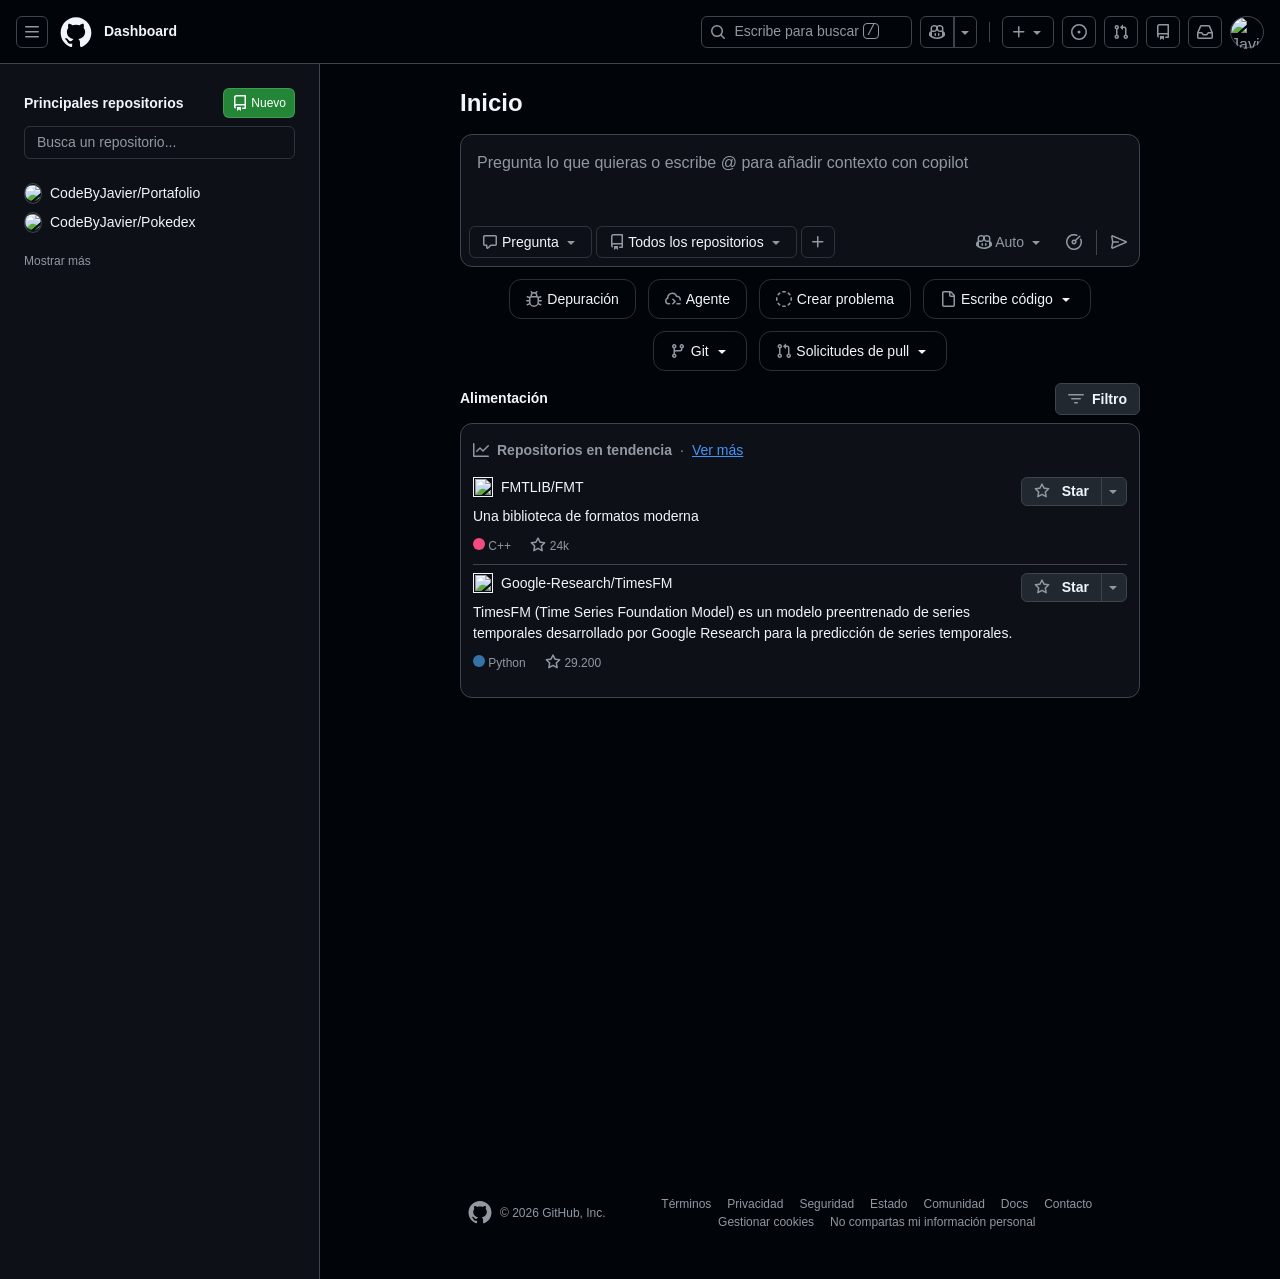
==== commit c5e9bb6a: "add css style complete" ====
--- a/index.html
+++ b/index.html
@@ -1097,226 +1097,286 @@
 
                 </div>
 
+                <!-- MOBILE -->
+
+                <div class="main__mobile-info-box">
+
+                    <div class="main__mobile-add-repositories">
+                        <h2 class="main__mobile-heading">
+                            Principales repositorios
+                        </h2>
+                    </div>
+
+                    <div class="main__mobile-content">
+                        <div class="main__mobile-search-repositories">
+                            <!-- [JS] Filtrar la lista de repositorios de abajo según lo que se escriba. -->
+                            <input type="text" class="aside__search-input" placeholder="Busca un repositorio..." aria-label="Buscar repositorios" value="" autocomplete="off">
+                        </div>
+
+                        <div class="main__mobile-repositories">
+
+                            <!-- [JS] Sólo hay dos escritos a mano. La lista real hay que generarla
+                                recorriendo un array de repositorios. -->
+                            <ul class="main__mobile-repositories-list">
+                                <li>
+                                    <div class="main__mobile-box-repositories-list">
+                                        <a class="main__mobile-repositories-avatar" href="" aria-label="Foto de perfil">
+                                            <img src="https://avatars.githubusercontent.com/u/131628148?s=16&amp;v=4" class=" avatar avatar-user avatar-small circle" width="16" height="16" alt="Pokedex" aria-label="Repository">
+                                        </a>        
+                                        <a class="main__mobile-repositories-link" href="" aria-label="Abrir repositorios">
+                                            CodeByJavier<span>/</span>Portafolio
+                                        </a>
+                                    </div>
+                                </li>
+                                <li>
+                                    <div class="main__mobile-box-repositories-list">
+                                        <a class="main__mobile-repositories-avatar" href="" aria-label="Foto de perfil">
+                                            <img src="https://avatars.githubusercontent.com/u/131628148?s=16&amp;v=4" class=" avatar avatar-user avatar-small circle" width="16" height="16" alt="Pokedex" aria-label="Repository">
+                                        </a>        
+                                        <a class="main__mobile-repositories-link" href="" aria-label="Abrir repositorios">
+                                            CodeByJavier<span>/</span>Pokedex
+                                        </a>
+                                    </div>
+                                </li>
+                            </ul>
+                        </div>
+
+                        <div class="main__mobile-box-button-show">
+
+                            <!-- [JS] Mostrar el resto de repositorios. -->
+                            <button class="main__mobile-button-show" type="button" aria-label="Mostrar mas repositorios">
+                                Mostrar más
+                            </button>
+                        </div>
+                    </div>
+                    
+                </div>
+
+                <!-- MOBILE -->
+
                 <div class="main__feed-box">
                     <div class="main__feed">
                         <h2 class="main__feed-heading">Alimentación</h2>
-                        <details class="main__details">
-
-                            <summary class="main__summary btn">
-                                <svg viewBox="0 0 16 16" width="16" height="16" fill="currentColor" aria-hidden="true">
-                                    <path d="M.75 3h14.5a.75.75 0 0 1 0 1.5H.75a.75.75 0 0 1 0-1.5ZM3 7.75A.75.75 0 0 1 3.75 7h8.5a.75.75 0 0 1 0 1.5h-8.5A.75.75 0 0 1 3 7.75Zm3 4a.75.75 0 0 1 .75-.75h2.5a.75.75 0 0 1 0 1.5h-2.5a.75.75 0 0 1-.75-.75Z"></path>
-                                </svg>
-                                <span>Filtro</span>
-                            </summary>
-
-                            <div class="main__toggle-box">
-                                <div class="main__toggle-box-container">
-                                    <div class="main__toggle-title-box">
-                                        <span class="main__toggle-menu-title">
-                                            Filtro
-                                        </span>
-
-                                        <!-- [JS] El <details> se cierra solo desde su <summary>. Para cerrarlo
-                                            desde este botón hace falta JavaScript. -->
-                                        <button class="main__close-button" type="button">
-                                            <svg viewBox="0 0 16 16" width="16" height="16" fill="currentColor" aria-hidden="true">
-                                                <path d="M3.72 3.72a.75.75 0 0 1 1.06 0L8 6.94l3.22-3.22a.749.749 0 0 1 1.275.326.749.749 0 0 1-.215.734L9.06 8l3.22 3.22a.749.749 0 0 1-.326 1.275.749.749 0 0 1-.734-.215L8 9.06l-3.22 3.22a.751.751 0 0 1-1.042-.018.751.751 0 0 1-.018-1.042L6.94 8 3.72 4.78a.75.75 0 0 1 0-1.06Z"></path>
-                                            </svg>
-                                        </button>
-                                    </div>
-                                    
-                                    <!-- [JS] Guardar qué casillas están marcadas y filtrar el feed con ellas. -->
-                                    <div class="main__menu-checklist">
-
-                                        <div class="main__menu-info">
-                                            <h5>Eventos</h5>
-                                            <p>Actividad que quieres ver en tu feed</p>
+                        <div class="main__feed-content-details-summary">
+                            <details class="main__details">
+                                <summary class="main__summary btn">
+                                    <svg viewBox="0 0 16 16" width="16" height="16" fill="currentColor" aria-hidden="true">
+                                        <path d="M.75 3h14.5a.75.75 0 0 1 0 1.5H.75a.75.75 0 0 1 0-1.5ZM3 7.75A.75.75 0 0 1 3.75 7h8.5a.75.75 0 0 1 0 1.5h-8.5A.75.75 0 0 1 3 7.75Zm3 4a.75.75 0 0 1 .75-.75h2.5a.75.75 0 0 1 0 1.5h-2.5a.75.75 0 0 1-.75-.75Z"></path>
+                                    </svg>
+                                    <span>Filtro</span>
+                                </summary>
+                                <div class="main__toggle-box">
+                                    <div class="main__toggle-box-container">
+                                        <div class="main__toggle-title-box">
+                                            <span class="main__toggle-menu-title">
+                                                Filtro
+                                            </span>
+
+                                            <!-- [JS] El <details> se cierra solo desde su <summary>. Para cerrarlo
+                                                desde este botón hace falta JavaScript. -->
+                                            <button class="main__close-button" type="button">
+                                                <svg viewBox="0 0 16 16" width="16" height="16" fill="currentColor" aria-hidden="true">
+                                                    <path d="M3.72 3.72a.75.75 0 0 1 1.06 0L8 6.94l3.22-3.22a.749.749 0 0 1 1.275.326.749.749 0 0 1-.215.734L9.06 8l3.22 3.22a.749.749 0 0 1-.326 1.275.749.749 0 0 1-.734-.215L8 9.06l-3.22 3.22a.751.751 0 0 1-1.042-.018.751.751 0 0 1-.018-1.042L6.94 8 3.72 4.78a.75.75 0 0 1 0-1.06Z"></path>
+                                                </svg>
+                                            </button>
                                         </div>
-
-                                        <label class="main__menu--items-to-check btn">
-                                            <div>
-
-                                                <input type="checkbox" name="Announcements" checked="">
-                                                
-                                                <svg viewBox="0 0 16 16" width="16" height="16" fill="currentColor" aria-hidden="true">
-                                                    <path d="M3.25 9a.75.75 0 0 1 .75.75c0 2.142.456 3.828.733 4.653a.122.122 0 0 0 .05.064.212.212 0 0 0 .117.033h1.31c.085 0 .18-.042.258-.152a.45.45 0 0 0 .075-.366A16.743 16.743 0 0 1 6 9.75a.75.75 0 0 1 1.5 0c0 1.588.25 2.926.494 3.85.293 1.113-.504 2.4-1.783 2.4H4.9c-.686 0-1.35-.41-1.589-1.12A16.4 16.4 0 0 1 2.5 9.75.75.75 0 0 1 3.25 9Z"></path><path d="M0 6a4 4 0 0 1 4-4h2.75a.75.75 0 0 1 .75.75v6.5a.75.75 0 0 1-.75.75H4a4 4 0 0 1-4-4Zm4-2.5a2.5 2.5 0 1 0 0 5h2v-5Z"></path><path d="M15.59.082A.75.75 0 0 1 16 .75v10.5a.75.75 0 0 1-1.189.608l-.002-.001h.001l-.014-.01a5.775 5.775 0 0 0-.422-.25 10.63 10.63 0 0 0-1.469-.64C11.576 10.484 9.536 10 6.75 10a.75.75 0 0 1 0-1.5c2.964 0 5.174.516 6.658 1.043.423.151.787.302 1.092.443V2.014c-.305.14-.669.292-1.092.443C11.924 2.984 9.713 3.5 6.75 3.5a.75.75 0 0 1 0-1.5c2.786 0 4.826-.484 6.155-.957.665-.236 1.154-.47 1.47-.64.144-.077.284-.161.421-.25l.014-.01a.75.75 0 0 1 .78-.061Z"></path>
-                                                </svg>
-
-                                                <h5>Anuncios</h5>
-
+                                        
+                                        <!-- [JS] Guardar qué casillas están marcadas y filtrar el feed con ellas. -->
+                                        <div class="main__menu-checklist">
+
+                                            <div class="main__menu-info">
+                                                <h5>Eventos</h5>
+                                                <p>Actividad que quieres ver en tu feed</p>
                                             </div>
 
-                                            <div>
-                                                <span>                
-                                                    Publicaciones especiales de discusión de repositorios
-                                                </span>
-                                            </div>
-                                        </label>
-                                        <label class="main__menu--items-to-check btn">
-                                            <div>
-
-                                                <input type="checkbox" name="Releases" checked="">
-                                                
-                                                <svg viewBox="0 0 16 16" width="16" height="16" fill="currentColor" aria-hidden="true">
-                                                    <path d="M1 7.775V2.75C1 1.784 1.784 1 2.75 1h5.025c.464 0 .91.184 1.238.513l6.25 6.25a1.75 1.75 0 0 1 0 2.474l-5.026 5.026a1.75 1.75 0 0 1-2.474 0l-6.25-6.25A1.752 1.752 0 0 1 1 7.775Zm1.5 0c0 .066.026.13.073.177l6.25 6.25a.25.25 0 0 0 .354 0l5.025-5.025a.25.25 0 0 0 0-.354l-6.25-6.25a.25.25 0 0 0-.177-.073H2.75a.25.25 0 0 0-.25.25ZM6 5a1 1 0 1 1 0 2 1 1 0 0 1 0-2Z"></path>
-                                                </svg>
-
-                                                <h5>Lanzamientos</h5>
-
-                                            </div>
-
-                                            <div>
-                                                <span>
-                                                    Actualizaciones de los repositorios
-                                                </span>
-                                            </div>
-                                        </label>
-                                        <label class="main__menu--items-to-check btn">
-                                            <div>
-
-                                                <input type="checkbox" name="Sponsors" checked="">
-                                                
-                                                <svg viewBox="0 0 16 16" width="16" height="16" fill="currentColor" aria-hidden="true">
-                                                    <path d="m8 14.25.345.666a.75.75 0 0 1-.69 0l-.008-.004-.018-.01a7.152 7.152 0 0 1-.31-.17 22.055 22.055 0 0 1-3.434-2.414C2.045 10.731 0 8.35 0 5.5 0 2.836 2.086 1 4.25 1 5.797 1 7.153 1.802 8 3.02 8.847 1.802 10.203 1 11.75 1 13.914 1 16 2.836 16 5.5c0 2.85-2.045 5.231-3.885 6.818a22.066 22.066 0 0 1-3.744 2.584l-.018.01-.006.003h-.002ZM4.25 2.5c-1.336 0-2.75 1.164-2.75 3 0 2.15 1.58 4.144 3.365 5.682A20.58 20.58 0 0 0 8 13.393a20.58 20.58 0 0 0 3.135-2.211C12.92 9.644 14.5 7.65 14.5 5.5c0-1.836-1.414-3-2.75-3-1.373 0-2.609.986-3.029 2.456a.749.749 0 0 1-1.442 0C6.859 3.486 5.623 2.5 4.25 2.5Z"></path>
-                                                </svg>
-
-                                                <h5>Patrocinadores</h5>
-
-                                            </div>
-
-                                            <div>
-                                                <span>
-                                                    Proyectos o personas relevantes que están siendo patrocinadas
-                                                </span>
-                                            </div>
-                                        </label>
-                                        <label class="main__menu--items-to-check btn">
-                                            <div>
-
-                                                <input type="checkbox" name="Stars" checked="">
-                                                
-                                                <svg viewBox="0 0 16 16" width="16" height="16" fill="currentColor" aria-hidden="true">
-                                                    <path d="M8 .25a.75.75 0 0 1 .673.418l1.882 3.815 4.21.612a.75.75 0 0 1 .416 1.279l-3.046 2.97.719 4.192a.751.751 0 0 1-1.088.791L8 12.347l-3.766 1.98a.75.75 0 0 1-1.088-.79l.72-4.194L.818 6.374a.75.75 0 0 1 .416-1.28l4.21-.611L7.327.668A.75.75 0 0 1 8 .25Zm0 2.445L6.615 5.5a.75.75 0 0 1-.564.41l-3.097.45 2.24 2.184a.75.75 0 0 1 .216.664l-.528 3.084 2.769-1.456a.75.75 0 0 1 .698 0l2.77 1.456-.53-3.084a.75.75 0 0 1 .216-.664l2.24-2.183-3.096-.45a.75.75 0 0 1-.564-.41L8 2.694Z"></path>
-                                                </svg>
-
-                                                <h5>Estrellas</h5>
-
-                                            </div>
-
-                                            <div>
-                                                <span>
-                                                    Repositorios siendo estrellados por personas
-                                                </span>
-                                            </div>
-                                        </label>
-                                        <label class="main__menu--items-to-check btn">
-                                            <div>
-
-                                                <input type="checkbox" name="Repositories" checked="">
-                                                
-                                                <svg viewBox="0 0 16 16" width="16" height="16" fill="currentColor" aria-hidden="true">
-                                                    <path d="M2 2.5A2.5 2.5 0 0 1 4.5 0h8.75a.75.75 0 0 1 .75.75v12.5a.75.75 0 0 1-.75.75h-2.5a.75.75 0 0 1 0-1.5h1.75v-2h-8a1 1 0 0 0-.714 1.7.75.75 0 1 1-1.072 1.05A2.495 2.495 0 0 1 2 11.5Zm10.5-1h-8a1 1 0 0 0-1 1v6.708A2.486 2.486 0 0 1 4.5 9h8ZM5 12.25a.25.25 0 0 1 .25-.25h3.5a.25.25 0 0 1 .25.25v3.25a.25.25 0 0 1-.4.2l-1.45-1.087a.249.249 0 0 0-.3 0L5.4 15.7a.25.25 0 0 1-.4-.2Z"></path>
-                                                </svg>
-
-                                                <h5>Repositorios</h5>
-
-                                            </div>
-
-                                            <div>
-                                                <span>
-                                                    Repositorios creados o bifurcados por personas
-                                                </span>
-                                            </div>
-                                        </label>
-                                        <label class="main__menu--items-to-check btn">
-                                            <div>
-
-                                                <input type="checkbox" name="Repository-activity" checked="">
-                                                
-                                                <svg viewBox="0 0 16 16" width="16" height="16" fill="currentColor" aria-hidden="true">
-                                                    <path d="M2 2.5A2.5 2.5 0 0 1 4.5 0h8.75a.75.75 0 0 1 .75.75v12.5a.75.75 0 0 1-.75.75h-2.5a.75.75 0 0 1 0-1.5h1.75v-2h-8a1 1 0 0 0-.714 1.7.75.75 0 1 1-1.072 1.05A2.495 2.495 0 0 1 2 11.5Zm10.5-1h-8a1 1 0 0 0-1 1v6.708A2.486 2.486 0 0 1 4.5 9h8ZM5 12.25a.25.25 0 0 1 .25-.25h3.5a.25.25 0 0 1 .25.25v3.25a.25.25 0 0 1-.4.2l-1.45-1.087a.249.249 0 0 0-.3 0L5.4 15.7a.25.25 0 0 1-.4-.2Z"></path>
-                                                </svg>
-
-                                                <h5>Actividad en el repositorio</h5>
-
-                                            </div>
-
-                                            <div>
-                                                <span>
-                                                    Problemas y solicitudes de pull desde repositorios
-                                                </span>
-                                            </div>
-                                        </label>
-                                        <label class="main__menu--items-to-check btn">
-                                            <div>
-
-                                                <input type="checkbox" name="Follows" checked="">
-                                                
-                                                <svg viewBox="0 0 16 16" width="16" height="16" fill="currentColor" aria-hidden="true">
-                                                    <path d="M7.9 8.548h-.001a5.528 5.528 0 0 1 3.1 4.659.75.75 0 1 1-1.498.086A4.01 4.01 0 0 0 5.5 9.5a4.01 4.01 0 0 0-4.001 3.793.75.75 0 1 1-1.498-.085 5.527 5.527 0 0 1 3.1-4.66 3.5 3.5 0 1 1 4.799 0ZM13.25 0a.75.75 0 0 1 .75.75V2h1.25a.75.75 0 0 1 0 1.5H14v1.25a.75.75 0 0 1-1.5 0V3.5h-1.25a.75.75 0 0 1 0-1.5h1.25V.75a.75.75 0 0 1 .75-.75ZM5.5 4a2 2 0 1 0-.001 3.999A2 2 0 0 0 5.5 4Z"></path>
-                                                </svg>
-                                                
-                                                <h5>Sigue</h5>
-
-                                            </div>
-
-                                            <div>
-                                                <span>
-                                                    A quién sigue la gente
-                                                </span>
-                                            </div>
-                                        </label>
-                                        <label class="main__menu--items-to-check btn">
-                                            <div>
-
-                                                <input type="checkbox" name="Recommendations" checked="">
-                                                
-                                                <svg viewBox="0 0 16 16" width="16" height="16" fill="currentColor" aria-hidden="true">
-                                                    <path d="M6.766 11.328c-2.063-.25-3.516-1.734-3.516-3.656 0-.781.281-1.625.75-2.188-.203-.515-.172-1.609.063-2.062.625-.078 1.468.25 1.968.703.594-.187 1.219-.281 1.985-.281.765 0 1.39.094 1.953.265.484-.437 1.344-.765 1.969-.687.218.422.25 1.515.046 2.047.5.593.766 1.39.766 2.203 0 1.922-1.453 3.375-3.547 3.64.531.344.89 1.094.89 1.954v1.625c0 .468.391.734.86.547C13.781 14.359 16 11.53 16 8.03 16 3.61 12.406 0 7.984 0 3.563 0 0 3.61 0 8.031a7.88 7.88 0 0 0 5.172 7.422c.422.156.828-.125.828-.547v-1.25c-.219.094-.5.156-.75.156-1.031 0-1.64-.562-2.078-1.609-.172-.422-.36-.672-.719-.719-.187-.015-.25-.093-.25-.187 0-.188.313-.328.625-.328.453 0 .844.281 1.25.86.313.452.64.655 1.031.655s.641-.14 1-.5c.266-.265.47-.5.657-.656"></path>
-                                                </svg>
-
-                                                <h5>Recomendaciones</h5>
-
-                                            </div>
-
-                                            <div>
-                                                <span>
-                                                    Repositorios y personas que te puedan gustar
-                                                </span>
-                                            </div>
-                                        </label>
-                                        <div class="divider"></div>
-                                        <label class="main__menu--items-to-check btn">
-                                            <div>
-
-                                                <input type="checkbox" name="Events" checked="">
-                                                
-                                                <h5>Incluye eventos de repositorios con estrellas</h5>
-
-                                            </div>
-
-                                            <div>
-                                                <span>
-                                                    Por defecto, el feed muestra eventos de repositorios que patrocinas o ves, y de personas que sigues.
-                                                </span>
-                                            </div>
-                                        </label>
-                                    </div>
-                                    <div class="main__menu__button-save">
-
-                                        <button class="btn">
-                                            <span>Reset to default</span>
-                                        </button>
-
-                                        <button>
-                                            <span>Save</span>
-                                        </button>
-
+                                            <label class="main__menu--items-to-check btn">
+                                                <div>
+
+                                                    <input type="checkbox" name="Announcements" checked="">
+                                                    
+                                                    <svg viewBox="0 0 16 16" width="16" height="16" fill="currentColor" aria-hidden="true">
+                                                        <path d="M3.25 9a.75.75 0 0 1 .75.75c0 2.142.456 3.828.733 4.653a.122.122 0 0 0 .05.064.212.212 0 0 0 .117.033h1.31c.085 0 .18-.042.258-.152a.45.45 0 0 0 .075-.366A16.743 16.743 0 0 1 6 9.75a.75.75 0 0 1 1.5 0c0 1.588.25 2.926.494 3.85.293 1.113-.504 2.4-1.783 2.4H4.9c-.686 0-1.35-.41-1.589-1.12A16.4 16.4 0 0 1 2.5 9.75.75.75 0 0 1 3.25 9Z"></path><path d="M0 6a4 4 0 0 1 4-4h2.75a.75.75 0 0 1 .75.75v6.5a.75.75 0 0 1-.75.75H4a4 4 0 0 1-4-4Zm4-2.5a2.5 2.5 0 1 0 0 5h2v-5Z"></path><path d="M15.59.082A.75.75 0 0 1 16 .75v10.5a.75.75 0 0 1-1.189.608l-.002-.001h.001l-.014-.01a5.775 5.775 0 0 0-.422-.25 10.63 10.63 0 0 0-1.469-.64C11.576 10.484 9.536 10 6.75 10a.75.75 0 0 1 0-1.5c2.964 0 5.174.516 6.658 1.043.423.151.787.302 1.092.443V2.014c-.305.14-.669.292-1.092.443C11.924 2.984 9.713 3.5 6.75 3.5a.75.75 0 0 1 0-1.5c2.786 0 4.826-.484 6.155-.957.665-.236 1.154-.47 1.47-.64.144-.077.284-.161.421-.25l.014-.01a.75.75 0 0 1 .78-.061Z"></path>
+                                                    </svg>
+
+                                                    <h5>Anuncios</h5>
+
+                                                </div>
+
+                                                <div>
+                                                    <span>                
+                                                        Publicaciones especiales de discusión de repositorios
+                                                    </span>
+                                                </div>
+                                            </label>
+                                            <label class="main__menu--items-to-check btn">
+                                                <div>
+
+                                                    <input type="checkbox" name="Releases" checked="">
+                                                    
+                                                    <svg viewBox="0 0 16 16" width="16" height="16" fill="currentColor" aria-hidden="true">
+                                                        <path d="M1 7.775V2.75C1 1.784 1.784 1 2.75 1h5.025c.464 0 .91.184 1.238.513l6.25 6.25a1.75 1.75 0 0 1 0 2.474l-5.026 5.026a1.75 1.75 0 0 1-2.474 0l-6.25-6.25A1.752 1.752 0 0 1 1 7.775Zm1.5 0c0 .066.026.13.073.177l6.25 6.25a.25.25 0 0 0 .354 0l5.025-5.025a.25.25 0 0 0 0-.354l-6.25-6.25a.25.25 0 0 0-.177-.073H2.75a.25.25 0 0 0-.25.25ZM6 5a1 1 0 1 1 0 2 1 1 0 0 1 0-2Z"></path>
+                                                    </svg>
+
+                                                    <h5>Lanzamientos</h5>
+
+                                                </div>
+
+                                                <div>
+                                                    <span>
+                                                        Actualizaciones de los repositorios
+                                                    </span>
+                                                </div>
+                                            </label>
+                                            <label class="main__menu--items-to-check btn">
+                                                <div>
+
+                                                    <input type="checkbox" name="Sponsors" checked="">
+                                                    
+                                                    <svg viewBox="0 0 16 16" width="16" height="16" fill="currentColor" aria-hidden="true">
+                                                        <path d="m8 14.25.345.666a.75.75 0 0 1-.69 0l-.008-.004-.018-.01a7.152 7.152 0 0 1-.31-.17 22.055 22.055 0 0 1-3.434-2.414C2.045 10.731 0 8.35 0 5.5 0 2.836 2.086 1 4.25 1 5.797 1 7.153 1.802 8 3.02 8.847 1.802 10.203 1 11.75 1 13.914 1 16 2.836 16 5.5c0 2.85-2.045 5.231-3.885 6.818a22.066 22.066 0 0 1-3.744 2.584l-.018.01-.006.003h-.002ZM4.25 2.5c-1.336 0-2.75 1.164-2.75 3 0 2.15 1.58 4.144 3.365 5.682A20.58 20.58 0 0 0 8 13.393a20.58 20.58 0 0 0 3.135-2.211C12.92 9.644 14.5 7.65 14.5 5.5c0-1.836-1.414-3-2.75-3-1.373 0-2.609.986-3.029 2.456a.749.749 0 0 1-1.442 0C6.859 3.486 5.623 2.5 4.25 2.5Z"></path>
+                                                    </svg>
+
+                                                    <h5>Patrocinadores</h5>
+
+                                                </div>
+
+                                                <div>
+                                                    <span>
+                                                        Proyectos o personas relevantes que están siendo patrocinadas
+                                                    </span>
+                                                </div>
+                                            </label>
+                                            <label class="main__menu--items-to-check btn">
+                                                <div>
+
+                                                    <input type="checkbox" name="Stars" checked="">
+                                                    
+                                                    <svg viewBox="0 0 16 16" width="16" height="16" fill="currentColor" aria-hidden="true">
+                                                        <path d="M8 .25a.75.75 0 0 1 .673.418l1.882 3.815 4.21.612a.75.75 0 0 1 .416 1.279l-3.046 2.97.719 4.192a.751.751 0 0 1-1.088.791L8 12.347l-3.766 1.98a.75.75 0 0 1-1.088-.79l.72-4.194L.818 6.374a.75.75 0 0 1 .416-1.28l4.21-.611L7.327.668A.75.75 0 0 1 8 .25Zm0 2.445L6.615 5.5a.75.75 0 0 1-.564.41l-3.097.45 2.24 2.184a.75.75 0 0 1 .216.664l-.528 3.084 2.769-1.456a.75.75 0 0 1 .698 0l2.77 1.456-.53-3.084a.75.75 0 0 1 .216-.664l2.24-2.183-3.096-.45a.75.75 0 0 1-.564-.41L8 2.694Z"></path>
+                                                    </svg>
+
+                                                    <h5>Estrellas</h5>
+
+                                                </div>
+
+                                                <div>
+                                                    <span>
+                                                        Repositorios siendo estrellados por personas
+                                                    </span>
+                                                </div>
+                                            </label>
+                                            <label class="main__menu--items-to-check btn">
+                                                <div>
+
+                                                    <input type="checkbox" name="Repositories" checked="">
+                                                    
+                                                    <svg viewBox="0 0 16 16" width="16" height="16" fill="currentColor" aria-hidden="true">
+                                                        <path d="M2 2.5A2.5 2.5 0 0 1 4.5 0h8.75a.75.75 0 0 1 .75.75v12.5a.75.75 0 0 1-.75.75h-2.5a.75.75 0 0 1 0-1.5h1.75v-2h-8a1 1 0 0 0-.714 1.7.75.75 0 1 1-1.072 1.05A2.495 2.495 0 0 1 2 11.5Zm10.5-1h-8a1 1 0 0 0-1 1v6.708A2.486 2.486 0 0 1 4.5 9h8ZM5 12.25a.25.25 0 0 1 .25-.25h3.5a.25.25 0 0 1 .25.25v3.25a.25.25 0 0 1-.4.2l-1.45-1.087a.249.249 0 0 0-.3 0L5.4 15.7a.25.25 0 0 1-.4-.2Z"></path>
+                                                    </svg>
+
+                                                    <h5>Repositorios</h5>
+
+                                                </div>
+
+                                                <div>
+                                                    <span>
+                                                        Repositorios creados o bifurcados por personas
+                                                    </span>
+                                                </div>
+                                            </label>
+                                            <label class="main__menu--items-to-check btn">
+                                                <div>
+
+                                                    <input type="checkbox" name="Repository-activity" checked="">
+                                                    
+                                                    <svg viewBox="0 0 16 16" width="16" height="16" fill="currentColor" aria-hidden="true">
+                                                        <path d="M2 2.5A2.5 2.5 0 0 1 4.5 0h8.75a.75.75 0 0 1 .75.75v12.5a.75.75 0 0 1-.75.75h-2.5a.75.75 0 0 1 0-1.5h1.75v-2h-8a1 1 0 0 0-.714 1.7.75.75 0 1 1-1.072 1.05A2.495 2.495 0 0 1 2 11.5Zm10.5-1h-8a1 1 0 0 0-1 1v6.708A2.486 2.486 0 0 1 4.5 9h8ZM5 12.25a.25.25 0 0 1 .25-.25h3.5a.25.25 0 0 1 .25.25v3.25a.25.25 0 0 1-.4.2l-1.45-1.087a.249.249 0 0 0-.3 0L5.4 15.7a.25.25 0 0 1-.4-.2Z"></path>
+                                                    </svg>
+
+                                                    <h5>Actividad en el repositorio</h5>
+
+                                                </div>
+
+                                                <div>
+                                                    <span>
+                                                        Problemas y solicitudes de pull desde repositorios
+                                                    </span>
+                                                </div>
+                                            </label>
+                                            <label class="main__menu--items-to-check btn">
+                                                <div>
+
+                                                    <input type="checkbox" name="Follows" checked="">
+                                                    
+                                                    <svg viewBox="0 0 16 16" width="16" height="16" fill="currentColor" aria-hidden="true">
+                                                        <path d="M7.9 8.548h-.001a5.528 5.528 0 0 1 3.1 4.659.75.75 0 1 1-1.498.086A4.01 4.01 0 0 0 5.5 9.5a4.01 4.01 0 0 0-4.001 3.793.75.75 0 1 1-1.498-.085 5.527 5.527 0 0 1 3.1-4.66 3.5 3.5 0 1 1 4.799 0ZM13.25 0a.75.75 0 0 1 .75.75V2h1.25a.75.75 0 0 1 0 1.5H14v1.25a.75.75 0 0 1-1.5 0V3.5h-1.25a.75.75 0 0 1 0-1.5h1.25V.75a.75.75 0 0 1 .75-.75ZM5.5 4a2 2 0 1 0-.001 3.999A2 2 0 0 0 5.5 4Z"></path>
+                                                    </svg>
+                                                    
+                                                    <h5>Sigue</h5>
+
+                                                </div>
+
+                                                <div>
+                                                    <span>
+                                                        A quién sigue la gente
+                                                    </span>
+                                                </div>
+                                            </label>
+                                            <label class="main__menu--items-to-check btn">
+                                                <div>
+
+                                                    <input type="checkbox" name="Recommendations" checked="">
+                                                    
+                                                    <svg viewBox="0 0 16 16" width="16" height="16" fill="currentColor" aria-hidden="true">
+                                                        <path d="M6.766 11.328c-2.063-.25-3.516-1.734-3.516-3.656 0-.781.281-1.625.75-2.188-.203-.515-.172-1.609.063-2.062.625-.078 1.468.25 1.968.703.594-.187 1.219-.281 1.985-.281.765 0 1.39.094 1.953.265.484-.437 1.344-.765 1.969-.687.218.422.25 1.515.046 2.047.5.593.766 1.39.766 2.203 0 1.922-1.453 3.375-3.547 3.64.531.344.89 1.094.89 1.954v1.625c0 .468.391.734.86.547C13.781 14.359 16 11.53 16 8.03 16 3.61 12.406 0 7.984 0 3.563 0 0 3.61 0 8.031a7.88 7.88 0 0 0 5.172 7.422c.422.156.828-.125.828-.547v-1.25c-.219.094-.5.156-.75.156-1.031 0-1.64-.562-2.078-1.609-.172-.422-.36-.672-.719-.719-.187-.015-.25-.093-.25-.187 0-.188.313-.328.625-.328.453 0 .844.281 1.25.86.313.452.64.655 1.031.655s.641-.14 1-.5c.266-.265.47-.5.657-.656"></path>
+                                                    </svg>
+
+                                                    <h5>Recomendaciones</h5>
+
+                                                </div>
+
+                                                <div>
+                                                    <span>
+                                                        Repositorios y personas que te puedan gustar
+                                                    </span>
+                                                </div>
+                                            </label>
+                                            <div class="divider"></div>
+                                            <label class="main__menu--items-to-check btn">
+                                                <div>
+
+                                                    <input type="checkbox" name="Events" checked="">
+                                                    
+                                                    <h5>Incluye eventos de repositorios con estrellas</h5>
+
+                                                </div>
+
+                                                <div>
+                                                    <span>
+                                                        Por defecto, el feed muestra eventos de repositorios que patrocinas o ves, y de personas que sigues.
+                                                    </span>
+                                                </div>
+                                            </label>
+                                        </div>
+                                        <div class="main__menu__button-save">
+
+                                            <button class="btn">
+                                                <span>Reset to default</span>
+                                            </button>
+
+                                            <button>
+                                                <span>Save</span>
+                                            </button>
+                                        </div>
                                     </div>
                                 </div>
-                            </div>
-                            
-                        </details>
+                            </details>
+                            <button title="Explorar" aria-label="Abrir menú de exploración" type="button" class="main__button-toggle-left-bar btn">  
+                                    <svg viewBox="0 0 16 16" width="16" height="16" fill="currentColor" aria-hidden="true">
+                                        <path d="m4.177 7.823 2.396-2.396A.25.25 0 0 1 7 5.604v4.792a.25.25 0 0 1-.427.177L4.177 8.177a.25.25 0 0 1 0-.354Z"></path><path d="M0 1.75C0 .784.784 0 1.75 0h12.5C15.216 0 16 .784 16 1.75v12.5A1.75 1.75 0 0 1 14.25 16H1.75A1.75 1.75 0 0 1 0 14.25Zm1.75-.25a.25.25 0 0 0-.25.25v12.5c0 .138.112.25.25.25H9.5v-13Zm12.5 13a.25.25 0 0 0 .25-.25V1.75a.25.25 0 0 0-.25-.25H11v13Z"></path>
+                                    </svg>
+                            </button>
+                        </div>
                     </div>
                     <!-- [AÑADIDO] [JS] Dos tarjetas de muestra. El feed real hay que generarlo
                             a partir de datos -->
--- a/css/style-index.css
+++ b/css/style-index.css
@@ -0,0 +1,1332 @@
+/* ==========================================================================
+   BASE — clon de la interfaz de GitHub
+   ==========================================================================
+
+   Orden del archivo:
+
+     01.    Variables
+     02.    Reinicio
+     03.    Elementos
+     04.    Accesibilidad
+     05.    TOP-BAR
+     06.    ASIDE
+     07.    MAIN-COPILOT
+     08.    MAIN-FEED-FILTER
+     09.    MAIN-FEED-LIST
+     10.    FOOTER
+     11.    SCROLL
+     12-15. @MEDIA
+
+   ========================================================================== */
+
+
+/* --------------------------------------------------------------------------
+   1. VARIABLES
+   -------------------------------------------------------------------------- */
+
+:root {
+
+    /* Superficies */
+    --color-canvas-default: #0d1117;
+    --color-canvas-subtle: #151b23;
+    --color-header-bg: #010409;
+    --color-overlay-bg: #151b23;
+
+    /* Texto */
+    --color-fg-default: #f0f6fc;
+    --color-fg-muted: #9198a1;
+    --color-fg-subtle: #656c76;
+    --color-fg-on-emphasis: #ffffff;
+
+    /* Bordes */
+    --color-border-default: #3d444d;
+    --color-border-muted: #3d444db3;
+
+    /* Acentos */
+    --color-accent-fg: #4493f8;
+    --color-accent-emphasis: #1f6feb;
+
+    /* Botones */
+    --color-btn-bg: #212830;
+    --color-btn-hover-bg: #262c36;
+    --color-btn-border: #3d444d;
+    --color-btn-primary-bg: #238636;
+    --color-btn-primary-hover-bg: #29903b;
+    --color-btn-primary-border: rgba(255, 255, 255, 0.15);
+
+    /* Sombras */
+    --shadow-overlay: 0 8px 24px rgba(1, 4, 9, 0.8);
+
+    /* Tipografía */
+    --font-sans: "Mona Sans VF", -apple-system, BlinkMacSystemFont, "Segoe UI", "Noto Sans Backtick Fix", "Noto Sans", Helvetica, Arial, sans-serif, "Apple Color Emoji", "Segoe UI Emoji";
+
+    --text-xs: 0.75rem;    /* 12px */
+    --text-sm: 0.875rem;   /* 14px */
+    --text-base: 1rem;     /* 16px */
+
+    --leading-tight: 1.25;
+    --leading-normal: 1.5;
+
+    /* Espaciado — escala de 4 en 4. */
+    --space-1: 4px;
+    --space-2: 8px;
+    --space-3: 12px;
+    --space-4: 16px;
+    --space-5: 24px;
+    --space-6: 32px;
+    --space-7: 48px;
+
+    /* Esquinas */
+    --radius-sm: 4px;
+    --radius-md: 6px;
+    --radius-lg: 12px;
+
+    /* Capas */
+    --layer-sticky: 10;
+    --layer-overlay: 100;
+    --layer-modal: 1000;
+
+    --header-height: 4rem;
+}
+
+.btn{
+    transition: background-color 80ms cubic-bezier(.65, 0, .35, 1);
+}
+
+.btn:hover{
+    background-color: var(--color-btn-hover-bg);
+}
+
+/* Tema claro. Sólo se redefinen las variables: ni una sola regla de
+   componente se repite aquí abajo. */
+@media (prefers-color-scheme: dark) {
+    :root {
+        /* Superficies */
+        --color-canvas-default: #ffffff;   /* fondo de la página */
+        --color-canvas-subtle: #f6f8fa;    /* fondo de cajas y campos */
+        --color-header-bg: #ffffff;        /* barra superior */
+        --color-overlay-bg: #ffffff;       /* menús, cajón lateral, buscador */
+
+        /* Texto */
+        --color-fg-default: #1f2328;       /* texto normal */
+        --color-fg-muted: #59636e;         /* texto secundario, iconos */
+        --color-fg-subtle: #818b98;        /* texto de apoyo */
+        --color-fg-on-emphasis: #ffffff;   /* texto sobre un fondo de color */
+
+        /* Bordes */
+        --color-border-default: #d1d9e0;
+        --color-border-muted: #d1d9e0b3;
+
+        /* Acentos */
+        --color-accent-fg: #0969da;        /* enlaces */
+        --color-accent-emphasis: #0969da;  /* foco, elemento activo */
+
+        /* Botones */
+        --color-btn-bg: #f6f8fa;
+        --color-btn-hover-bg: #eff2f5;
+        --color-btn-border: #1f232826;
+        --color-btn-primary-bg: #1f883d;
+        --color-btn-primary-hover-bg: #1c8139;
+        --color-btn-primary-border: rgba(31, 35, 40, 0.15);
+
+        /* Sombras */
+        --shadow-overlay: 0 8px 24px rgba(31, 35, 40, 0.12);
+    }
+}
+
+/* --------------------------------------------------------------------------
+   2. REINICIO
+   -------------------------------------------------------------------------- */
+
+*,
+*::before,
+*::after {
+    box-sizing: border-box;
+}
+
+* {
+    margin: 0;
+}
+
+body {
+    min-height: 100dvh;
+    font-family: var(--font-sans);
+    background-color: var(--color-canvas-default);
+    font-size: var(--text-base);
+    line-height: var(--leading-normal);
+    color: var(--color-fg-default);
+    -webkit-font-smoothing: antialiased;
+}
+
+img,
+video {
+    display: block;
+    max-width: 100%;
+}
+
+input,
+button,
+textarea,
+select {
+    font: inherit;
+    color: inherit;
+}
+
+input[type="checkbox"]{
+    appearance: none;
+    -webkit-appearance: none;
+
+    width: .8rem;
+    height: .8rem;
+    border: 1px solid var(--color-border-default);
+    border-radius: 18%;
+
+    display: inline-grid;
+    place-content: center;
+}
+
+input[type="checkbox"]:checked{
+    background-color: #6b9fdb;
+    border-color: #6b9fdb;
+    color: var(--color-header-bg);
+}
+
+input[type="checkbox"]:checked:hover{
+    background-color: #bdd9f9;
+}
+
+input[type="checkbox"]:checked::after{
+    content: "\2713";
+    font-size: 0.6rem;
+    font-weight: 1000;
+}
+
+textarea {
+    resize: vertical;
+}
+
+/* --------------------------------------------------------------------------
+   3. ELEMENTOS
+   -------------------------------------------------------------------------- */
+
+h1, h2, h3, h4, h5, h6 {
+    font-size: inherit;
+    font-weight: 600;
+    line-height: var(--leading-tight);
+}
+
+a {
+    color: var(--color-fg-default);
+    text-decoration: none;
+}
+
+a:not([href]) {
+    color: var(--color-fg-muted);
+    cursor: default;
+}
+
+button {
+    padding: 0;
+    border: 0;
+    background: none;
+    cursor: pointer;
+    color: inherit;
+}
+
+nav ul,
+[class*="menu"] ul,
+[class*="list"] {
+    list-style: none;
+    padding-left: 0;
+}
+
+svg {
+    display: inline-block;
+    vertical-align: text-bottom;
+    flex: none;
+}
+
+hr {
+    border: 0;
+    border-top: 1px solid var(--color-border-default);
+}
+
+fieldset {
+    border: 0;
+    padding: 0;
+}
+
+
+/* --------------------------------------------------------------------------
+   4. ACCESIBILIDAD
+   -------------------------------------------------------------------------- */
+
+:focus-visible {
+    outline: 2px solid var(--color-accent-emphasis);
+    outline-offset: -1px;
+    border-radius: var(--radius-sm);
+}
+
+.visually-hidden {
+    position: absolute;
+    width: 1px;
+    height: 1px;
+    margin: -1px;
+    padding: 0;
+    overflow: hidden;
+    clip-path: inset(50%);
+    white-space: nowrap;
+}
+
+@media (prefers-reduced-motion: reduce) {
+    *,
+    *::before,
+    *::after {
+        animation-duration: 0.01ms !important;
+        animation-iteration-count: 1 !important;
+        transition-duration: 0.01ms !important;
+        scroll-behavior: auto !important;
+    }
+}
+
+
+
+[hidden] {
+    display: none !important;
+}
+
+/* --------------------------------------------------------------------------
+   5. HEADER__TOP-BAR
+   -------------------------------------------------------------------------- */
+
+.header .top-bar{
+    display: flex;
+    align-items: center;
+    border-bottom: 1px solid var(--color-border-default);
+    background-color: var(--color-header-bg);
+    height: var(--header-height);
+    padding: 1rem 0.5rem 1rem 1rem;
+}
+
+/* -- 5.1 TOP-BAR-LEFT -- */
+   
+
+.top-bar__module-left{
+    display: flex;
+    padding: 0 0.5rem 0 0;
+    gap: .75rem;
+}
+
+.top-bar__button-toggle{
+    width: 2rem;
+    height: 2rem;
+
+    display: flex;
+    justify-content: center;
+    align-items: center;
+    
+    border: var(--color-border-default) solid 1px;
+    border-radius: var(--radius-md);
+    color: var(--color-fg-muted); 
+}
+
+.top-bar__icon-github{
+    width: 2rem;
+    height: 2rem;
+}
+
+
+/* -- 5.2 TOP-BAR-CENTER -- */
+
+.top-bar__module-center{
+    display: flex;
+    justify-content:space-between;
+    flex: 1;
+    gap: .5rem;
+
+    min-width: 0;
+    padding: 0;  
+}
+
+.top-bar__module-center a{
+    display: inline-flex;
+    align-items: center;
+    padding: 0.25rem 0.25rem; 
+    font-weight: 600;
+    font-size: var(--text-sm);
+    border-radius: var(--radius-md);
+}
+
+.top-bar__search-button{
+    display: flex;
+    align-items: center;
+    justify-content: space-between;
+
+    padding: 0 .5rem; 
+    height: 2rem;
+    
+    border: var(--color-border-default) solid 1px;
+    border-radius: var(--radius-md);
+    color: var(--color-fg-muted);
+    
+}
+
+.top-bar__search-button svg{
+    margin-right: 0.5rem;
+}
+
+.top-bar__search-button span{
+    font-size: var(--text-sm);
+    padding-inline-end: var(--space-5);
+}
+
+.top-bar__search-button span kbd{
+    width: 1rem;
+    height: 1rem;
+    vertical-align: text-bottom;
+    border: var(--color-fg-muted) solid 1px;
+    border-radius: var(--radius-sm);
+    justify-content: center;
+    align-items: center;
+    line-height: 1;
+    display: inline-grid;
+}
+
+
+/* -- 5.3 TOP-BAR-RIGHT -- */
+
+.top-bar__module-right{
+    display: inline-flex;
+    padding: 0 0.5rem 0 0.5rem;
+    gap: .5rem;
+}
+
+.top-bar__buttons-group{
+    display: inline-flex;
+    align-items: center;
+    gap: .5rem;
+}
+
+.top-bar__copilot-chat, 
+.top-bar__add-repositories button, 
+.top-bar__repositories-info a,
+.top-bar__inbox a,
+.top-bar__avatar button{
+    border: var(--color-border-default) solid 1px;
+    border-radius: var(--radius-md);
+    color: var(--color-fg-muted);
+
+    height: 2rem;
+}
+
+.top-bar__copilot-chat{
+    display: flex;
+}
+
+.top-bar__copilot-chat a{
+    color: var(--color-fg-muted);
+    border-right: var(--color-border-default) solid 1px;
+    display: inline-flex;
+    align-items: center;
+    padding: 0.5rem;
+    gap: 0.25rem;
+}
+.top-bar__copilot-chat button{
+    display: inline-flex;
+    padding: 0 .15rem 0 .15rem;
+    align-items: center;
+    border-left: var(--color-border-default) solid 1px;
+}
+
+.top-bar__divider-bar{
+    width: 1px;
+    background: var(--color-border-default);
+    height: 20px;
+    margin-inline: 4px;
+}
+
+.top-bar__add-repositories button,
+.top-bar__repositories-info a,
+.top-bar__inbox a{
+    display: inline-flex;
+    align-items: center;
+
+    padding: 0.5rem;
+    gap: 0.15rem;
+}
+
+.top-bar__repositories-info {
+    display: inline-flex;
+    gap: 0.5rem;
+}
+
+.top-bar__avatar  button{
+    border: var(--color-border-default) solid 1px;
+    border-radius: 100%;
+    color: var(--color-fg-muted);
+}
+
+.top-bar__avatar  button img{
+    vertical-align: middle;
+    border-radius: 100%;
+    display: inline-flex;
+}
+
+/* --------------------------------------------------------------------------
+   6. ASIDE
+   -------------------------------------------------------------------------- */
+
+.box-main{
+    display: grid;
+    grid-template-columns: 20rem minmax(0, 1fr);
+    grid-template-rows: 1fr auto;
+    grid-template-areas:
+        "lateral principal"
+        "lateral pie";
+    min-height: calc(100dvh - var(--header-height));
+}
+
+.aside{
+    grid-area: lateral;
+    border-right: var(--color-border-default) solid 1px;
+    background-color: var(--color-canvas-default);
+}
+
+.aside__info-box{
+    display: flex;
+    flex-direction: column;
+    position: sticky;
+    top: 0;
+    max-height: 100dvh;
+    overflow-y: auto;
+    padding: 1.5rem 1.5rem 0 1.5rem;
+}
+
+/* -- 6.1 ASIDE-HEADING -- */
+
+.aside__add-repositories{
+    display: flex;
+    align-items: center;
+    justify-content: space-between;
+
+    margin-bottom: .25rem;
+}
+
+.aside__heading{
+    font-size: var(--text-sm);
+    line-height: 1.75rem;
+}
+
+.aside__add-repositories-button{
+    display: flex;
+    align-items: center;
+    color: var(--color-fg-on-emphasis);
+
+    padding: 0 .5rem 0 .5rem;
+    line-height: 1.75rem;
+
+    background-color: var(--color-btn-primary-bg);
+    border: solid var(--color-btn-primary-border) 1px;
+    border-radius: var(--radius-md);
+    transition: background-color 80ms cubic-bezier(.65, 0, .35, 1);
+}
+
+.aside__add-repositories-button:hover{
+    background-color: var(--color-btn-primary-hover-bg);
+}
+
+.aside__add-repositories-button :first-child{
+    display: flex;
+    align-items: center;
+    margin-right: .1rem;
+}
+
+.aside__add-repositories-button :last-child{
+    font-size: var(--text-xs);
+    font-weight: 500;
+    text-align: center;
+}
+
+/* -- 6.2 ASIDE-SEARCH -- */
+
+.aside__search-repositories{
+    margin: .25rem 0 1rem 0;
+}
+
+.aside__search-repositories input{
+    width: 100%;
+    padding: 0.3rem 0.75rem;
+    font-size: var(--text-sm);
+
+    border: var(--color-border-muted) solid 1px;
+    border-radius: var(--radius-md);
+    background-color: transparent;
+}
+
+.aside__search-repositories input::placeholder{
+    color: var(--color-fg-muted) ;
+}
+
+/* -- 6.3 ASIDE-LIST -- */
+
+.aside__repositories-list li div{
+    display: flex;
+    margin-top: .5rem;
+    font-size: var(--text-sm);
+}
+
+.aside__repositories-list li div a:first-child{
+    display: inline-flex;
+    align-items: center;
+    
+    border: var(--color-border-default) solid 1px;
+    border-radius: 100%;
+    color: var(--color-fg-muted);
+
+    margin-right: .5rem;
+}
+
+
+.aside__repositories-list li div a img{
+    border-radius: 100%;
+}
+
+.aside__repositories-list li div a:last-child:hover{
+    text-decoration: underline;
+
+}
+
+/* -- 6.4 ASIDE-MORE -- */
+
+.aside__box-button-show{
+    font-size: var(--text-xs);
+    color: var(--color-fg-muted);
+}
+
+.aside__box-button-show button{
+    margin-top: 1.2rem;
+    transition: color 80ms cubic-bezier(.65, 0, .35, 1);
+}
+
+.aside__box-button-show button:hover{
+    color: var(--color-accent-fg);
+}
+
+/* --------------------------------------------------------------------------
+   7. MAIN-COPILOT
+   -------------------------------------------------------------------------- */
+
+.main-box{
+    background-color: var(--color-header-bg);
+    padding: 1.5rem 1.5rem 0 1.5rem;
+}
+
+main{
+    grid-area: principal;
+    display: flex;
+    flex-direction: column;
+    max-width: calc(648px + var(--space-4) * 2);
+    margin-inline: auto;
+}
+
+main .main__top-content{
+    margin-bottom: .75rem;
+}
+
+.main__heading{
+    font-size: 1.5rem;
+    margin-bottom: 1rem;
+}
+
+.main__ask-copilot{
+    margin-bottom: .75rem;
+}
+
+.main__form{
+    border: var(--color-border-default) solid 1px;
+    border-radius: var(--radius-lg);
+    background-color: var(--color-canvas-default);
+}
+
+.main__text-area-box textarea{
+    background-color: transparent;
+    border: none;
+    padding: 1rem;
+    width: 100%;
+    min-height: 5.25rem;
+    max-height: 15.75rem;
+    field-sizing: content;
+    resize:none;
+}
+
+.main__text-area-box textarea::placeholder{
+    color: var(--color-fg-muted);
+}
+
+.main__chat-input-modules{
+    display: flex;
+    padding: 0 .25rem .5rem .5rem;
+    gap: .25rem;
+}
+
+.main__repositories-module{
+    display: flex;
+    gap: .25rem;
+    flex: 1;
+}
+
+.main__repositories-module div:last-child{
+    padding: 0 .5rem;
+    display: flex;
+}
+
+.main__ask-box-module, 
+.main__repositories-module div,
+.main__add-repositories{
+    display: flex;
+
+    padding: 0 .75rem;
+    border: var(--color-border-muted) solid 1px;
+    border-radius: var(--radius-md);
+    font-size: var(--text-sm);
+    font-weight: 500;
+    height: 2rem;
+    
+}
+
+.main__ask-box-module button span svg, 
+.main__repositories-module button span svg,
+.main__add-repositories button span svg{
+    color: var(--color-fg-muted);
+}
+
+
+.main__copilot-info-module{
+    display: flex;
+    gap: .125rem;
+    align-items: center;
+    color: var(--color-fg-muted);
+    height: 2rem;
+    font-size: var(--text-sm);
+}
+
+.main__copilot-info-module .main__copilot-models-button{
+    display: flex;
+    gap: .25rem;
+    padding: .3rem .75rem;
+    border-radius: var(--radius-md);
+}
+
+.main__divider{
+    width: 1px;
+    background: var(--color-border-default);
+    height: 25px;
+    margin-inline: 4px;
+}
+
+.main__copilot-tokens,
+.main__send-to-copilot{
+    border-radius: var(--radius-md);
+    padding: .3rem  .5rem;
+    display: flex;
+}
+
+/* -- 7.1 MAIN-COMMANDS -- */
+
+.main__mobile-info-box{
+    display: none;
+}
+
+.main__commands-list{
+    display: flex;
+    flex-wrap: wrap;
+    justify-content: center;
+    align-items: center;
+    padding: 0 0.25rem;
+    gap: .75rem;
+    
+}
+
+.main__commands-list li{
+    border-radius: var(--radius-lg);
+}
+
+.main__commands-list li button{
+    height: 2.5rem;
+    padding: 0 1rem;
+    border: var(--color-border-muted) solid 1px;
+    border-radius: var(--radius-lg);
+    display: flex; 
+    align-items: center;
+    gap: .3rem;
+    font-size: var(--text-sm);
+}
+
+.main__commands-list li button span{
+    display: grid; 
+    align-items: center;
+}
+
+.main__commands-list li button span:first-child{
+    color: var(--color-fg-muted);
+}
+
+/* --------------------------------------------------------------------------
+   8. MAIN-FEED-FILTER
+   -------------------------------------------------------------------------- */
+
+.main__feed{
+    display: flex;
+    justify-content: space-between;
+    height: 2rem;
+    align-items: center;
+    z-index: 1000;
+}
+
+.main__feed-content-details-summary{
+    display: flex;
+}
+
+.main__feed h2{
+    font-size: var(--text-sm);
+}
+
+.main__feed summary{
+    padding: .3rem .75rem;
+    background-color: var(--color-btn-bg);
+    border: var(--color-border-default) solid 1px;
+    border-radius: var(--radius-md);
+    font-size: var(--text-sm);
+    height: 2rem;
+    list-style: none;
+    font-weight: 600;
+}
+
+.main__feed summary svg{
+    margin-right: 0.25rem;
+    color: var(--color-fg-muted);
+}
+
+.main__button-toggle-left-bar{
+    display: none;
+}
+
+/* -- 8.1 MAIN-FEED-DETAILS -- */
+
+.main__toggle-box{
+    display: flex;
+    flex-direction: column;
+    position: absolute;
+
+    width: 320px;
+    height: 420px;
+    max-height: 480px;
+    margin: .5rem 0 1rem 0;
+
+    right: 0;
+    left: calc(40.5rem + var(--space-4) * 2);
+    margin-inline: auto;
+    
+    font-size: var(--text-sm);
+    border: var(--color-border-default) solid 1px;
+    border-radius: var(--radius-lg);
+    background-color: var(--color-header-bg);
+}
+
+.main__toggle-box-container{
+    overflow: hidden;
+    display: flex;
+    flex-direction: column;
+}
+
+.main__toggle-title-box{
+    display: flex;
+    justify-content: space-between;
+    padding: .4375rem .4375rem .4375rem 1rem;
+    border-bottom: var(--color-border-default) solid 1px;
+    font-size: var(--text-xs)
+}
+
+.main__menu-info{
+    padding: 0 1rem;
+    margin-top: 1rem;
+}
+
+.main__menu-info p{
+    color: var(--color-fg-muted);
+    font-size: var(--text-xs);
+    margin: .25rem 0 .625rem 0;
+}
+
+.main__menu-checklist{
+    padding-top: .5rem;
+    overflow-y: auto;
+}
+
+.main__menu-checklist label{
+    display: flex;
+    flex-direction: column;
+    align-items: flex-start;
+
+    margin: .5rem 0;
+    padding: .625rem 1rem;
+    line-height: 1.25rem;
+
+}
+
+.main__menu-checklist label div{
+    display: flex;
+}
+
+.main__menu-checklist > label > div > svg{
+    color: var(--color-fg-muted);
+    margin: 0 .5rem;
+}
+
+.main__menu-checklist > label > div > span{
+    color: var(--color-fg-muted);
+    font-size: var(--text-xs);
+    margin: .25rem 0 0 1.3rem
+}
+
+.main__menu-checklist > label > div > h5{
+    margin-left: .5rem;
+}
+
+.main__menu-checklist > label:last-child{
+    padding: 1.5rem 1rem 2rem 1rem;
+}
+
+.main__menu-checklist .divider{
+    margin: 1rem 1rem 0 1rem;
+    border-bottom: var(--color-border-default) solid 1px;
+}
+
+.main__menu__button-save{
+   display: flex;
+   justify-content: end;
+   padding: .5rem;
+   border-top: var(--color-border-default) solid 1px;
+}
+
+.main__menu__button-save button{
+    padding: .5rem .75rem;
+    border-radius: var(--radius-md);
+}
+
+.main__menu__button-save button:first-child{
+    margin-right: .5rem;
+}
+
+.main__menu__button-save button:last-child{
+    margin-right: .5rem;
+    border: solid var(--color-btn-primary-border) 1px;
+    background-color: var(--color-btn-primary-bg);
+    transition: background-color 80ms cubic-bezier(.65, 0, .35, 1);
+}
+
+.main__menu__button-save button:last-child:hover{
+    background-color: var(--color-btn-primary-hover-bg);
+}
+
+/* --------------------------------------------------------------------------
+   9. MAIN-FEED-LIST
+   -------------------------------------------------------------------------- */
+
+.main__feed-list{
+    min-height: calc(100dvh - 160px);
+}
+
+.main__feed-article{
+    display: flex;
+    flex-direction: column;
+    border: var(--color-border-default) solid 1px;
+    border-radius: var(--radius-lg);
+    background-color: var(--color-canvas-default);
+    margin: .5rem 0;
+    padding: 1rem .75rem;
+}
+
+.main__feed-header{
+    display: flex;
+    margin-bottom:  .5rem;
+    font-size: var(--text-sm);
+    align-items: center;
+    gap: 0.5rem;
+    color: var(--color-fg-muted);
+}
+
+.main__feed-header a{
+    text-decoration: underline;
+    color: var(--color-accent-fg);
+}
+
+.main__feed-repo{
+    display: grid;
+    grid-template-columns: 1fr auto;
+    margin: .5rem 0;
+}
+
+.main__feed-repo-name{
+    display: flex;
+    gap: 0.5rem;
+    font-weight: 500;
+    font-size: var(--text-sm);
+}
+.main__feed-repo-link:hover{
+    text-decoration: underline;
+    color: var(--color-accent-fg);
+}
+
+.main__feed-repo-description,
+.main__feed-repo-details{
+    font-size: var(--text-sm);
+    padding-top: 0.5rem;
+}
+
+.main__feed-repo-language,
+.main__feed-repo-stars{
+    color: var(--color-fg-muted);
+    font-size: var(--text-xs);
+
+    margin-right: 1rem;
+}
+
+.main__feed-repo-stars:hover{
+    color: var(--color-accent-fg);
+}
+
+.main__feed-language-color{
+    border-radius: 50%;
+    width: .75rem;
+    height: .75rem;
+    display: inline-block;
+    top: 1px;
+}
+
+.main__feed-repo-actions{
+    background-color: var(--color-btn-bg);
+    border: var(--color-border-default) solid 1px;
+    border-radius: var(--radius-md);
+    font-size: var(--text-sm);
+    height: fit-content;
+    list-style: none;
+    font-weight: 600;
+    display: flex;
+}
+
+.main__feed-star-button{
+    padding: .2rem .75rem;
+    border-right: var(--color-border-default) solid 1px;
+    border-radius: var(--radius-md) 0 0 var(--radius-md);
+}
+
+.main__feed-star-button svg{
+    color: var(--color-fg-muted);
+    margin-right: .5rem;
+}
+
+.main__feed-star-toggle{
+    padding: 0 .3rem 0 .2rem;
+    color: var(--color-fg-muted);
+    border-radius: 0 var(--radius-md) var(--radius-md) 0;
+}
+
+
+/* --------------------------------------------------------------------------
+   10. FOOTER
+   -------------------------------------------------------------------------- */
+
+footer{
+    grid-area: pie;
+    max-width: calc(648px + var(--space-4) * 2);
+    margin-inline: auto;
+    padding: 2rem 0 3rem 0;
+    line-height: 1.125rem;
+    font-size: var(--text-xs);
+    
+}
+
+.footer__content,
+.footer__brand,
+.footer__list{
+    display: flex;
+    justify-content: center;
+    align-items: center;
+    
+}
+
+.footer__button,
+.footer__link,
+.footer__brand a,
+.footer__brand span{
+    color: var(--color-fg-muted);
+}
+
+.footer__button:hover,
+.footer__link:hover{
+    color: var(--color-accent-fg);
+    text-decoration: underline;
+}
+
+.footer__brand a:hover{
+    color: var(--color-fg-subtle);
+}
+
+
+.footer__brand{
+    margin: 0 .5rem;
+    flex-shrink: 0;
+}
+
+.footer__brand a{
+    margin-right: .5rem;
+}
+
+.footer__brand span{
+    width: fit-content;
+}
+
+
+.footer__list{
+    flex-wrap: wrap;
+    
+}
+
+.footer__list li{
+    margin: 0 .5rem;
+}
+
+/* --------------------------------------------------------------------------
+   11. SCROLL
+   -------------------------------------------------------------------------- */
+
+/* Tamaño de la barra */
+::-webkit-scrollbar {
+  width: .75rem;
+}
+/* Fondo de la barra */
+::-webkit-scrollbar-track {
+  background: #2e2a2a;
+
+}
+/* Thumb de la barra */
+::-webkit-scrollbar-thumb {
+  background: #929191;
+  border-radius: 6px;
+  border: 1px solid #ac9191;
+}
+/* Efecto hover */
+::-webkit-scrollbar-thumb:hover {
+  background-color: #555;
+}
+
+/* --------------------------------------------------------------------------
+   12. @MEDIA 1024PX
+   -------------------------------------------------------------------------- */
+
+
+@media (max-width: 64rem){
+    .top-bar__search-button svg{
+        margin: 0;
+    }
+    .top-bar__search-button > span {
+        display: none;
+    }
+    .main__toggle-box{
+        left: 20rem;
+    }
+    .footer__content{
+        flex-direction: column-reverse;
+        gap: 0.5rem;
+    }
+
+    .main__feed summary{
+    }
+
+    .main__button-toggle-left-bar{
+        display: flex;
+        padding: .5rem;
+        margin-left: .5rem;
+        border: var(--color-border-default) solid 1px;
+        border-radius: var(--radius-md);
+        background-color: var(--color-btn-bg);
+    }
+    .main__button-toggle-left-bar svg{
+        color: var(--color-fg-muted);
+    }
+}
+
+/* --------------------------------------------------------------------------
+   13. @MEDIA 938PX
+   -------------------------------------------------------------------------- */
+
+@media (max-width: 58.625rem){
+    .main__chat-input-modules{
+        flex-wrap: wrap-reverse;
+    }
+    .main__copilot-info-module{
+        flex-basis: 100%;
+    }
+}
+
+/* --------------------------------------------------------------------------
+   14. @MEDIA 768px
+   -------------------------------------------------------------------------- */
+
+@media (max-width: 48rem){
+    aside,
+    .top-bar__repositories-info,
+    .top-bar__divider-bar,
+    .top-bar__copilot-chat{
+        display: none;
+    }
+
+    .box-main{
+        display: block;
+    }
+
+    .main-box{
+        padding-left: 1rem;
+        padding-right: 1rem;
+    }
+
+    .main__ask-box-module,
+    .main__select-repositories.btn{
+        padding: 0 .5rem;
+    }
+
+    .hidde-mobile{
+        display: none;
+    }
+
+    .main__copilot-info-module{
+        flex-basis: auto;
+    }
+
+    .main__commands > ul{
+        justify-content:center;
+    }
+
+    .main__mobile-info-box{
+    display: flex;
+    flex-direction: column;
+    margin: 0.5rem 0 1.5rem 0;
+    }
+
+    .main__mobile-add-repositories{
+    display: flex;
+    font-size: var(--text-sm);
+
+    margin-bottom: 1.5rem;
+    }
+
+    .main__mobile-content{
+        padding: .75rem 1rem;
+        background-color: var(--color-canvas-default);
+        border: var(--color-border-default) solid 1px;
+        border-radius: var(--radius-md);
+    }
+
+    .main__mobile-search-repositories > input{
+        margin: .25rem 0 1rem 0;
+    }
+
+    .main__mobile-search-repositories input{
+        width: 100%;
+        padding: 0.3rem 0.75rem;
+        font-size: var(--text-sm);
+
+        border: var(--color-border-muted) solid 1px;
+        border-radius: var(--radius-md);
+        background-color: transparent;
+    }
+
+    .main__mobile-search-repositories input::placeholder{
+        color: var(--color-fg-muted) ;
+    }
+
+
+    .main__mobile-repositories-list li div{
+        display: flex;
+        margin-top: .5rem;
+        font-size: var(--text-sm);
+    }
+
+    .main__mobile-repositories-list li div a:first-child{
+        display: inline-flex;
+        align-items: center;
+        
+        border: var(--color-border-default) solid 1px;
+        border-radius: 100%;
+        color: var(--color-fg-muted);
+
+        margin-right: .5rem;
+    }
+
+
+    .main__mobile-repositories-list li div a img{
+        border-radius: 100%;
+    }
+
+    .main__mobile-repositories-list li div a:last-child:hover{
+        text-decoration: underline;
+
+    }
+
+    .main__mobile-box-button-show{
+        font-size: var(--text-xs);
+        border-top: var(--color-border-default) solid 1px;
+        color: var(--color-fg-muted);
+        margin-top: 1rem;
+        padding: 1rem .5rem;
+
+    }
+    .main__mobile-box-button-show button{
+        display: flex;
+        align-items: center;
+        transition: color 80ms cubic-bezier(.65, 0, .35, 1);
+    }
+
+    .main__mobile-box-button-show button:hover{
+        color: var(--color-accent-fg);
+    }
+
+    .main__feed > details > div{
+        position: fixed;
+        top: calc(var(--header-height) + var(--space-2));
+        left: 1rem;
+        right: 1rem;
+        bottom: 1rem;
+        margin: 0; 
+    }
+    .main__feed > details > div > div{
+        display: flex;
+        flex-direction: column;
+        flex: 1;
+    }
+
+    .main__feed details[open]::before{
+        content: "";
+        position: fixed;
+        inset: 0;
+        background-color: rgba(1, 4, 9, 0.6);
+        z-index: var(--layer-overlay);
+    }
+
+    .main__toggle-box{
+        z-index: var(--layer-modal);
+    }
+}
+
+/* --------------------------------------------------------------------------
+   15. @MEDIA 542px
+   -------------------------------------------------------------------------- */
+
+@media (max-width: 33.875rem){
+
+    .main__feed > details > div{
+        width: unset;    
+    }
+    
+}
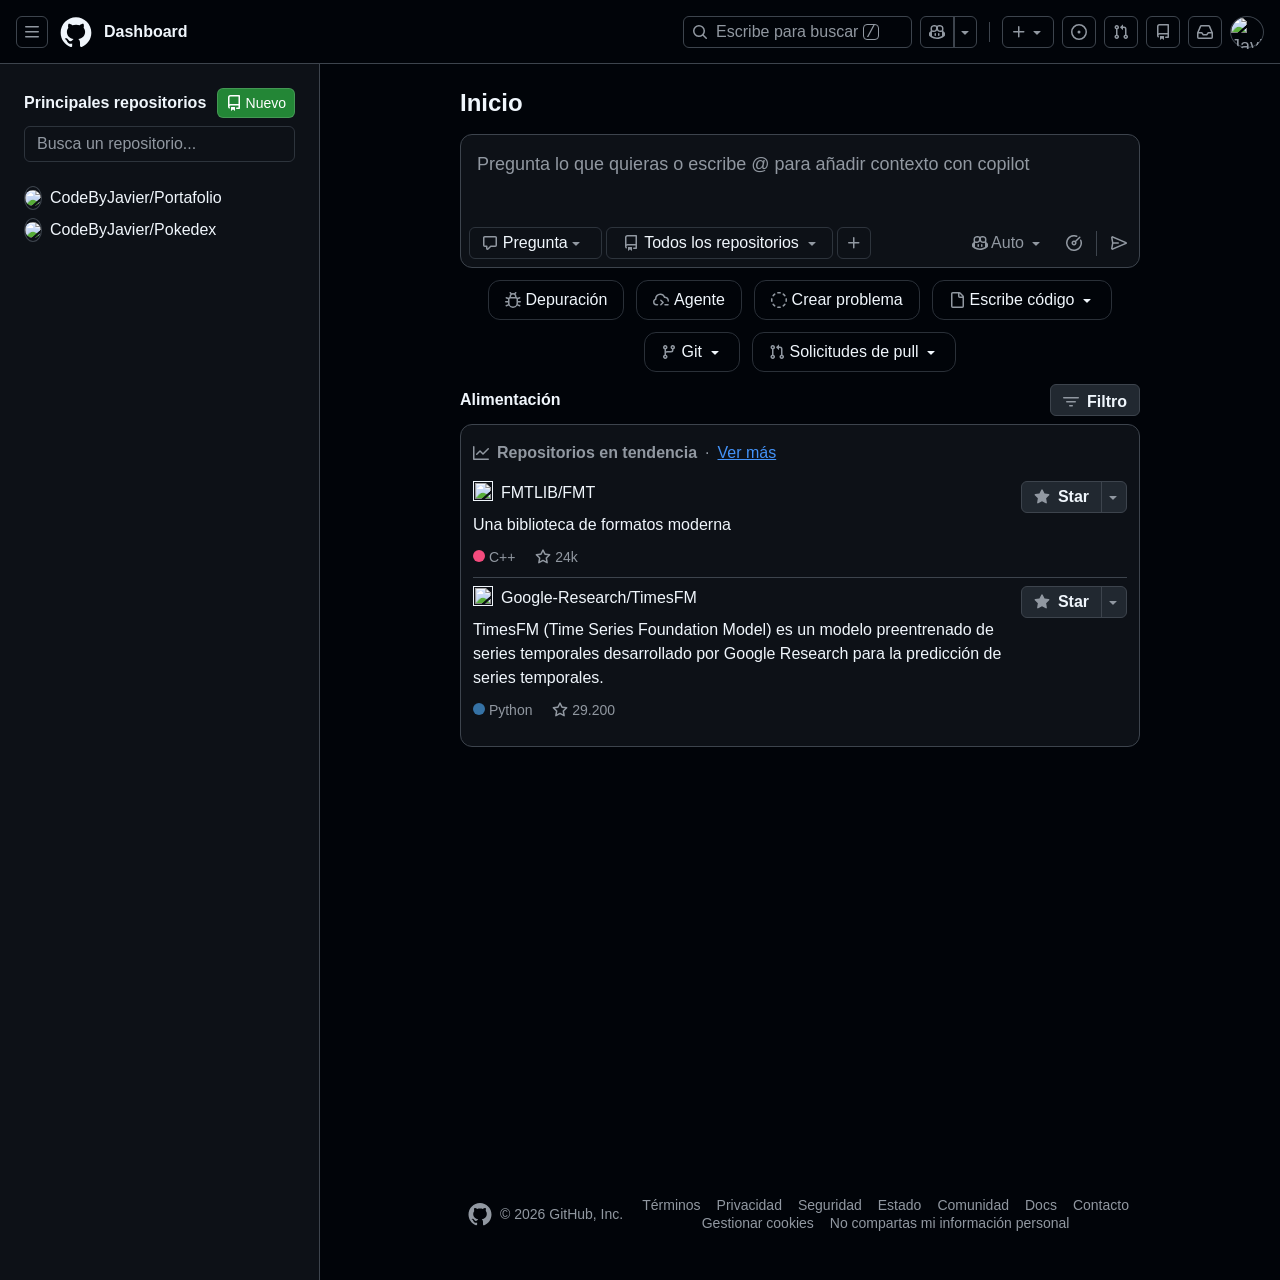
==== commit 350ae5c3: "add js" ====
--- a/index.html
+++ b/index.html
@@ -6,292 +6,15 @@
     <title>Inicio · Clon de GitHub</title>
     <link rel="stylesheet" href="css/style-index.css">
 </head>
-<body>
+<body id="body">
 
     <header class="header" id="header">
 
-        <!-- [JS] Abrir y cerrar este cajón: lo dispara el botón de las tres barras
-             de la barra superior y el botón de cerrar de aquí dentro. -->
-
-        <div class="left-bar" role="navigation" hidden>
-
-            <div class="left-bar__header">
-
-                <span class="left-bar__icon-github">
-                    <svg viewBox="0 0 24 24" width="32" height="32" fill="currentColor" aria-hidden="true"><path d="M10.226 17.284c-2.965-.36-5.054-2.493-5.054-5.256 0-1.123.404-2.336 1.078-3.144-.292-.741-.247-2.314.09-2.965.898-.112 2.111.36 2.83 1.01.853-.269 1.752-.404 2.853-.404 1.1 0 1.999.135 2.807.382.696-.629 1.932-1.1 2.83-.988.315.606.36 2.179.067 2.942.72.854 1.101 2 1.101 3.167 0 2.763-2.089 4.852-5.098 5.234.763.494 1.28 1.572 1.28 2.807v2.336c0 .674.561 1.056 1.235.786 4.066-1.55 7.255-5.615 7.255-10.646C23.5 6.188 18.334 1 11.978 1 5.62 1 .5 6.188.5 12.545c0 4.986 3.167 9.12 7.435 10.669.606.225 1.19-.18 1.19-.786V20.63a2.9 2.9 0 0 1-1.078.224c-1.483 0-2.359-.808-2.987-2.313-.247-.607-.517-.966-1.034-1.033-.27-.023-.359-.135-.359-.27 0-.27.45-.471.898-.471.652 0 1.213.404 1.797 1.235.45.651.921.943 1.483.943.561 0 .92-.202 1.437-.719.382-.381.674-.718.944-.943"></path></svg>
-                </span>
-
-                <button title="Cerrar Menú" class="left-bar__header_close btn" type="button" aria-label="Cerrar Menú">
-                    <svg viewBox="0 0 16 16" width="16" height="16" fill="currentColor" aria-hidden="true"><path d="M3.72 3.72a.75.75 0 0 1 1.06 0L8 6.94l3.22-3.22a.749.749 0 0 1 1.275.326.749.749 0 0 1-.215.734L9.06 8l3.22 3.22a.749.749 0 0 1-.326 1.275.749.749 0 0 1-.734-.215L8 9.06l-3.22 3.22a.751.751 0 0 1-1.042-.018.751.751 0 0 1-.018-1.042L6.94 8 3.72 4.78a.75.75 0 0 1 0-1.06Z"></path></svg>
-                </button>
-
-            </div>
-            <nav class="left-bar__nav">
-
-                <ul class="left-bar__list">
-
-                    <li class="left-bar__top-items">
-                         <ul class="left-bar__top-items-list">
-
-                            <li class="btn">
-                                <a href="">
-                                    <span>
-                                        <svg viewBox="0 0 16 16" width="16" height="16" fill="currentColor" aria-hidden="true"><path d="M6.906.664a1.749 1.749 0 0 1 2.187 0l5.25 4.2c.415.332.657.835.657 1.367v7.019A1.75 1.75 0 0 1 13.25 15h-3.5a.75.75 0 0 1-.75-.75V9H7v5.25a.75.75 0 0 1-.75.75h-3.5A1.75 1.75 0 0 1 1 13.25V6.23c0-.531.242-1.034.657-1.366l5.25-4.2Zm1.25 1.171a.25.25 0 0 0-.312 0l-5.25 4.2a.25.25 0 0 0-.094.196v7.019c0 .138.112.25.25.25H5.5V8.25a.75.75 0 0 1 .75-.75h3.5a.75.75 0 0 1 .75.75v5.25h2.75a.25.25 0 0 0 .25-.25V6.23a.25.25 0 0 0-.094-.195Z"></path></svg>
-                                    </span>
-                                    <span>
-                                        Inicio
-                                    </span>
-                                </a>
-                            </li>
-                            <li class="btn">
-                                <a href="">
-                                    <span>
-                                        <svg viewBox="0 0 16 16" width="16" height="16" fill="currentColor" aria-hidden="true"><path d="M8 9.5a1.5 1.5 0 1 0 0-3 1.5 1.5 0 0 0 0 3Z"></path><path d="M8 0a8 8 0 1 1 0 16A8 8 0 0 1 8 0ZM1.5 8a6.5 6.5 0 1 0 13 0 6.5 6.5 0 0 0-13 0Z"></path></svg>
-                                    </span>
-                                    <span>
-                                        Todos los Problemas
-                                    </span>
-                                </a>
-                            </li>
-                            <li class="btn">
-                                <a href="">
-                                    <span>
-                                        <svg viewBox="0 0 16 16" width="16" height="16" fill="currentColor" aria-hidden="true"><path d="M1.5 3.25a2.25 2.25 0 1 1 3 2.122v5.256a2.251 2.251 0 1 1-1.5 0V5.372A2.25 2.25 0 0 1 1.5 3.25Zm5.677-.177L9.573.677A.25.25 0 0 1 10 .854V2.5h1A2.5 2.5 0 0 1 13.5 5v5.628a2.251 2.251 0 1 1-1.5 0V5a1 1 0 0 0-1-1h-1v1.646a.25.25 0 0 1-.427.177L7.177 3.427a.25.25 0 0 1 0-.354ZM3.75 2.5a.75.75 0 1 0 0 1.5.75.75 0 0 0 0-1.5Zm0 9.5a.75.75 0 1 0 0 1.5.75.75 0 0 0 0-1.5Zm8.25.75a.75.75 0 1 0 1.5 0 .75.75 0 0 0-1.5 0Z"></path></svg>
-                                    </span>
-                                    <span>
-                                        Todas las peticiones de cambios
-                                    </span>
-                                </a>
-                            </li >
-                            <li class="btn">
-                                <a href="">
-                                    <span>
-                                        <svg viewBox="0 0 16 16" width="16" height="16" fill="currentColor" aria-hidden="true"><path d="M2 2.5A2.5 2.5 0 0 1 4.5 0h8.75a.75.75 0 0 1 .75.75v12.5a.75.75 0 0 1-.75.75h-2.5a.75.75 0 0 1 0-1.5h1.75v-2h-8a1 1 0 0 0-.714 1.7.75.75 0 1 1-1.072 1.05A2.495 2.495 0 0 1 2 11.5Zm10.5-1h-8a1 1 0 0 0-1 1v6.708A2.486 2.486 0 0 1 4.5 9h8ZM5 12.25a.25.25 0 0 1 .25-.25h3.5a.25.25 0 0 1 .25.25v3.25a.25.25 0 0 1-.4.2l-1.45-1.087a.249.249 0 0 0-.3 0L5.4 15.7a.25.25 0 0 1-.4-.2Z"></path></svg>
-                                    </span>
-                                    <span>
-                                        Todos los Repositorios
-                                    </span>
-                                </a>
-                            </li>
-                            <li class="btn">
-                                <a href="">
-                                    <span>
-                                        <svg viewBox="0 0 16 16" width="16" height="16" fill="currentColor" aria-hidden="true"><path d="M0 1.75C0 .784.784 0 1.75 0h12.5C15.216 0 16 .784 16 1.75v12.5A1.75 1.75 0 0 1 14.25 16H1.75A1.75 1.75 0 0 1 0 14.25ZM6.5 6.5v8h7.75a.25.25 0 0 0 .25-.25V6.5Zm8-1.5V1.75a.25.25 0 0 0-.25-.25H6.5V5Zm-13 1.5v7.75c0 .138.112.25.25.25H5v-8ZM5 5V1.5H1.75a.25.25 0 0 0-.25.25V5Z"></path></svg>
-                                    </span>
-                                    <span>
-                                        Proyectos
-                                    </span>
-                                </a>
-                            </li>
-                            <li class="btn">
-                                <a href="">
-                                    <span>
-                                        <svg viewBox="0 0 16 16" width="16" height="16" fill="currentColor" aria-hidden="true"><path d="M1.75 1h8.5c.966 0 1.75.784 1.75 1.75v5.5A1.75 1.75 0 0 1 10.25 10H7.061l-2.574 2.573A1.458 1.458 0 0 1 2 11.543V10h-.25A1.75 1.75 0 0 1 0 8.25v-5.5C0 1.784.784 1 1.75 1ZM1.5 2.75v5.5c0 .138.112.25.25.25h1a.75.75 0 0 1 .75.75v2.19l2.72-2.72a.749.749 0 0 1 .53-.22h3.5a.25.25 0 0 0 .25-.25v-5.5a.25.25 0 0 0-.25-.25h-8.5a.25.25 0 0 0-.25.25Zm13 2a.25.25 0 0 0-.25-.25h-.5a.75.75 0 0 1 0-1.5h.5c.966 0 1.75.784 1.75 1.75v5.5A1.75 1.75 0 0 1 14.25 12H14v1.543a1.458 1.458 0 0 1-2.487 1.03L9.22 12.28a.749.749 0 0 1 .326-1.275.749.749 0 0 1 .734.215l2.22 2.22v-2.19a.75.75 0 0 1 .75-.75h1a.25.25 0 0 0 .25-.25Z"></path></svg>
-                                    </span>
-                                    <span>
-                                        Debates
-                                    </span>
-                                </a>
-                            </li>
-                            <li class="btn">
-                                <a href="">
-                                    <span>
-                                        <svg viewBox="0 0 16 16" width="16" height="16" fill="currentColor" aria-hidden="true"><path d="M0 11.25c0-.966.784-1.75 1.75-1.75h12.5c.966 0 1.75.784 1.75 1.75v3A1.75 1.75 0 0 1 14.25 16H1.75A1.75 1.75 0 0 1 0 14.25Zm2-9.5C2 .784 2.784 0 3.75 0h8.5C13.216 0 14 .784 14 1.75v5a1.75 1.75 0 0 1-1.75 1.75h-8.5A1.75 1.75 0 0 1 2 6.75Zm1.75-.25a.25.25 0 0 0-.25.25v5c0 .138.112.25.25.25h8.5a.25.25 0 0 0 .25-.25v-5a.25.25 0 0 0-.25-.25Zm-2 9.5a.25.25 0 0 0-.25.25v3c0 .138.112.25.25.25h12.5a.25.25 0 0 0 .25-.25v-3a.25.25 0 0 0-.25-.25Z"></path><path d="M7 12.75a.75.75 0 0 1 .75-.75h4.5a.75.75 0 0 1 0 1.5h-4.5a.75.75 0 0 1-.75-.75Zm-4 0a.75.75 0 0 1 .75-.75h.5a.75.75 0 0 1 0 1.5h-.5a.75.75 0 0 1-.75-.75Z"></path></svg>
-                                    </span>
-                                    <span>
-                                        Espacios de Códigos
-                                    </span>
-                                </a>
-                            </li>
-                            <li class="btn">
-                                <a href="">
-                                    <span>
-                                        <svg viewBox="0 0 16 16" width="16" height="16" fill="currentColor" aria-hidden="true"><path d="M7.998 15.035c-4.562 0-7.873-2.914-7.998-3.749V9.338c.085-.628.677-1.686 1.588-2.065.013-.07.024-.143.036-.218.029-.183.06-.384.126-.612-.201-.508-.254-1.084-.254-1.656 0-.87.128-1.769.693-2.484.579-.733 1.494-1.124 2.724-1.261 1.206-.134 2.262.034 2.944.765.05.053.096.108.139.165.044-.057.094-.112.143-.165.682-.731 1.738-.899 2.944-.765 1.23.137 2.145.528 2.724 1.261.566.715.693 1.614.693 2.484 0 .572-.053 1.148-.254 1.656.066.228.098.429.126.612.012.076.024.148.037.218.924.385 1.522 1.471 1.591 2.095v1.872c0 .766-3.351 3.795-8.002 3.795Zm0-1.485c2.28 0 4.584-1.11 5.002-1.433V7.862l-.023-.116c-.49.21-1.075.291-1.727.291-1.146 0-2.059-.327-2.71-.991A3.222 3.222 0 0 1 8 6.303a3.24 3.24 0 0 1-.544.743c-.65.664-1.563.991-2.71.991-.652 0-1.236-.081-1.727-.291l-.023.116v4.255c.419.323 2.722 1.433 5.002 1.433ZM6.762 2.83c-.193-.206-.637-.413-1.682-.297-1.019.113-1.479.404-1.713.7-.247.312-.369.789-.369 1.554 0 .793.129 1.171.308 1.371.162.181.519.379 1.442.379.853 0 1.339-.235 1.638-.54.315-.322.527-.827.617-1.553.117-.935-.037-1.395-.241-1.614Zm4.155-.297c-1.044-.116-1.488.091-1.681.297-.204.219-.359.679-.242 1.614.091.726.303 1.231.618 1.553.299.305.784.54 1.638.54.922 0 1.28-.198 1.442-.379.179-.2.308-.578.308-1.371 0-.765-.123-1.242-.37-1.554-.233-.296-.693-.587-1.713-.7Z"></path><path d="M6.25 9.037a.75.75 0 0 1 .75.75v1.501a.75.75 0 0 1-1.5 0V9.787a.75.75 0 0 1 .75-.75Zm4.25.75v1.501a.75.75 0 0 1-1.5 0V9.787a.75.75 0 0 1 1.5 0Z"></path></svg>
-                                    </span>
-                                    <span>
-                                        Copiloto
-                                    </span>
-                                </a>
-                            </li>
-
-                         </ul>
-                    </li>
-
-                    <li class="left-bar__divider"></li>
-
-                    <li class="left-bar__middle-items">
-                        <ul class="left-bar__middle-items-list">
-
-                            <li class="btn">
-                                <a href="">
-                                    <span>
-                                        <svg viewBox="0 0 16 16" width="16" height="16" fill="currentColor" aria-hidden="true"><path d="M14.184 1.143v-.001l1.422 2.464a1.75 1.75 0 0 1-.757 2.451L3.104 11.713a1.75 1.75 0 0 1-2.275-.702l-.447-.775a1.75 1.75 0 0 1 .53-2.32L11.682.573a1.748 1.748 0 0 1 2.502.57Zm-4.709 9.32h-.001l2.644 3.863a.75.75 0 1 1-1.238.848l-1.881-2.75v2.826a.75.75 0 0 1-1.5 0v-2.826l-1.881 2.75a.75.75 0 1 1-1.238-.848l2.049-2.992a.746.746 0 0 1 .293-.253l1.809-.87a.749.749 0 0 1 .944.252ZM9.436 3.92h-.001l-4.97 3.39.942 1.63 5.42-2.61Zm3.091-2.108h.001l-1.85 1.26 1.505 2.605 2.016-.97a.247.247 0 0 0 .13-.151.247.247 0 0 0-.022-.199l-1.422-2.464a.253.253 0 0 0-.161-.119.254.254 0 0 0-.197.038ZM1.756 9.157a.25.25 0 0 0-.075.33l.447.775a.25.25 0 0 0 .325.1l1.598-.769-.83-1.436-1.465 1Z"></path></svg>
-                                    </span>
-                                    <span>
-                                        Explorar
-                                    </span>
-                                </a>
-                            </li>
-                            <li class="btn">
-                                <a href="">
-                                    <span>
-                                        <svg viewBox="0 0 16 16" width="16" height="16" fill="currentColor" aria-hidden="true"><path d="M2 2.75A2.75 2.75 0 0 1 4.75 0c.983 0 1.873.42 2.57 1.232.268.318.497.668.68 1.042.183-.375.411-.725.68-1.044C9.376.42 10.266 0 11.25 0a2.75 2.75 0 0 1 2.45 4h.55c.966 0 1.75.784 1.75 1.75v2c0 .698-.409 1.301-1 1.582v4.918A1.75 1.75 0 0 1 13.25 16H2.75A1.75 1.75 0 0 1 1 14.25V9.332C.409 9.05 0 8.448 0 7.75v-2C0 4.784.784 4 1.75 4h.55c-.192-.375-.3-.8-.3-1.25ZM7.25 9.5H2.5v4.75c0 .138.112.25.25.25h4.5Zm1.5 0v5h4.5a.25.25 0 0 0 .25-.25V9.5Zm0-4V8h5.5a.25.25 0 0 0 .25-.25v-2a.25.25 0 0 0-.25-.25Zm-7 0a.25.25 0 0 0-.25.25v2c0 .138.112.25.25.25h5.5V5.5h-5.5Zm3-4a1.25 1.25 0 0 0 0 2.5h2.309c-.233-.818-.542-1.401-.878-1.793-.43-.502-.915-.707-1.431-.707ZM8.941 4h2.309a1.25 1.25 0 0 0 0-2.5c-.516 0-1 .205-1.43.707-.337.392-.646.975-.879 1.793Z"></path></svg>
-                                    </span>
-                                    <span>
-                                        Mercado
-                                    </span>
-                                </a>
-                            </li>
-                            <li class="btn">
-                                <a href="">
-                                    <span>
-                                        <svg viewBox="0 0 16 16" width="16" height="16" fill="currentColor" aria-hidden="true"><path d="M5.52 1.12a3.578 3.578 0 0 1 6.078 2.98 3.578 3.578 0 0 1 2.982 6.08l-3.292 3.293a.252.252 0 0 0 0 .354l.843.843a.749.749 0 1 1-1.06 1.06l-.844-.843a1.75 1.75 0 0 1 0-2.474L13.52 9.12a2.08 2.08 0 0 0 0-2.94 2.08 2.08 0 0 0-2.94 0L7.731 9.03A.75.75 0 0 1 6.67 7.97l2.85-2.85a2.08 2.08 0 0 0 0-2.94 2.08 2.08 0 0 0-2.94 0l-4.799 4.8A.75.75 0 0 1 .72 5.92Z"></path><path d="M7.52 3.12a.749.749 0 1 1 1.06 1.06L5.731 7.03A2.079 2.079 0 0 0 8.67 9.97l2.85-2.85a.749.749 0 1 1 1.06 1.06l-2.849 2.85A3.578 3.578 0 0 1 4.67 5.97Z"></path></svg>
-                                    </span>
-                                    <span>
-                                        Registro MCP
-                                    </span>
-                                </a>
-                            </li class="btn">
-
-                        </ul>
-                    </li>
-
-                    <li class="left-bar__divider"></li>
-
-                    <li class="left-bar__bottom-items">
-                        <ul class="left-bar__bottom-items-list">
-
-                            <div class="left-bar__bottom">
-
-                                <h3>Principales Repositorios</h3>
-                                
-                                <!-- [JS] Convertir el título en un campo de búsqueda y filtrar la lista. -->
-
-                                <button title="Buscar repositorios btn" class="left-bar__button-search" type="button" aria-label="Buscar repositorios">
-                                    <svg viewBox="0 0 16 16" width="16" height="16" fill="currentColor" aria-hidden="true"><path d="M10.68 11.74a6 6 0 0 1-7.922-8.982 6 6 0 0 1 8.982 7.922l3.04 3.04a.749.749 0 0 1-.326 1.275.749.749 0 0 1-.734-.215ZM11.5 7a4.499 4.499 0 1 0-8.997 0A4.499 4.499 0 0 0 11.5 7Z"></path></svg>
-                                </button>
-
-                            </div>
-
-                            <li class="btn">
-                                
-                                <a href="">
-                                    <span>
-                                        <img src="https://avatars.githubusercontent.com/u/131628148?s=16&amp;v=4" class=" avatar avatar-user avatar-small circle" width="16" height="16" alt="Pokedex" aria-label="Repository">
-                                    </span>        
-                                    <span>
-                                        CodeByJavier<span>/</span>Portafolio
-                                    </span>
-                                </a>
-                            </li>
-                            <li class="btn">
-                                <a href="">
-                                    <span>
-                                        <img src="https://avatars.githubusercontent.com/u/131628148?s=16&amp;v=4" class=" avatar avatar-user avatar-small circle" width="16" height="16" alt="Pokedex" aria-label="Repository">
-                                    </span>        
-                                    <span>
-                                        CodeByJavier<span>/</span>Pokedex
-                                    </span>
-                                </a>
-                            </li>
-                            <li>
-
-                                <!-- [JS] Cargar y pintar el resto de repositorios. -->
-
-                                <button type="button" class="left-bar__button-show btn">Mostrar más</button>
-                            </li>
-
-                        </ul>
-                    </li>
-
-                </ul>
-
-            </nav>
-        </div>
-
-        <!-- [JS] Abrir y cerrar el buscador con el botón de la lupa. -->
-
-        <div class="search-bar" hidden>
-
-            <div class="search-bar__input">
-
-                <span>
-                    <span>
-                        <svg viewBox="0 0 16 16" width="16" height="16" fill="currentColor" aria-hidden="true"><path d="M10.68 11.74a6 6 0 0 1-7.922-8.982 6 6 0 0 1 8.982 7.922l3.04 3.04a.749.749 0 0 1-.326 1.275.749.749 0 0 1-.734-.215ZM11.5 7a4.499 4.499 0 1 0-8.997 0A4.499 4.499 0 0 0 11.5 7Z"></path></svg>
-                    </span>
-                    <input placeholder="Buscar o saltar a..." aria-label="Buscar o saltar a" role="combobox" aria-haspopup="listbox" aria-expanded="false" type="text" value="">
-                </span>
-
-            </div>
-
-            <!-- [JS] Estos resultados son una muestra escrita a mano. Los de verdad
-                 hay que generarlos mientras se escribe en el campo de arriba. -->
-            <div class="search-bar__repositories">
-                <ul class="search-bar__repositories-list">
-
-                    <li class="search-bar__repositories-list-box">
-                        <div class="search-bar__repositories-header">
-                            <span>Repositorios</span>
-                        </div>
-                        <ul class="search-bar__repositories-items">
-                            <li class="btn">
-                                <a href="">
-                                    <span>
-                                        <svg viewBox="0 0 16 16" width="16" height="16" fill="currentColor" aria-hidden="true"><path d="M2 2.5A2.5 2.5 0 0 1 4.5 0h8.75a.75.75 0 0 1 .75.75v12.5a.75.75 0 0 1-.75.75h-2.5a.75.75 0 0 1 0-1.5h1.75v-2h-8a1 1 0 0 0-.714 1.7.75.75 0 1 1-1.072 1.05A2.495 2.495 0 0 1 2 11.5Zm10.5-1h-8a1 1 0 0 0-1 1v6.708A2.486 2.486 0 0 1 4.5 9h8ZM5 12.25a.25.25 0 0 1 .25-.25h3.5a.25.25 0 0 1 .25.25v3.25a.25.25 0 0 1-.4.2l-1.45-1.087a.249.249 0 0 0-.3 0L5.4 15.7a.25.25 0 0 1-.4-.2Z"></path></svg>
-                                    </span>
-                                    <span>
-                                        <span>CodeByJavier/Portafolio</span>
-                                        <span>Saltar a</span> 
-                                    </span>
-                                </a>
-                            </li>
-                            <li class="btn">
-                                <a href="">
-                                    <span>
-                                        <svg viewBox="0 0 16 16" width="16" height="16" fill="currentColor" aria-hidden="true"><path d="M2 2.5A2.5 2.5 0 0 1 4.5 0h8.75a.75.75 0 0 1 .75.75v12.5a.75.75 0 0 1-.75.75h-2.5a.75.75 0 0 1 0-1.5h1.75v-2h-8a1 1 0 0 0-.714 1.7.75.75 0 1 1-1.072 1.05A2.495 2.495 0 0 1 2 11.5Zm10.5-1h-8a1 1 0 0 0-1 1v6.708A2.486 2.486 0 0 1 4.5 9h8ZM5 12.25a.25.25 0 0 1 .25-.25h3.5a.25.25 0 0 1 .25.25v3.25a.25.25 0 0 1-.4.2l-1.45-1.087a.249.249 0 0 0-.3 0L5.4 15.7a.25.25 0 0 1-.4-.2Z"></path></svg>
-                                    </span>
-                                    <span>
-                                        <span>CodeByJavier/Pokédex</span>
-                                        <span>Saltar a</span> 
-                                    </span>
-                                </a>
-                            </li>
-                        </ul>
-                    </li>
-                    <li class="search-bar__divider">
-                        <div>
-                            <span>Sugerencias</span>
-                        </div>
-                        <a href="">
-
-                            <span>
-                                    <svg viewBox="0 0 16 16" width="16" height="16" fill="currentColor" aria-hidden="true"><path d="M7.998 15.035c-4.562 0-7.873-2.914-7.998-3.749V9.338c.085-.628.677-1.686 1.588-2.065.013-.07.024-.143.036-.218.029-.183.06-.384.126-.612-.201-.508-.254-1.084-.254-1.656 0-.87.128-1.769.693-2.484.579-.733 1.494-1.124 2.724-1.261 1.206-.134 2.262.034 2.944.765.05.053.096.108.139.165.044-.057.094-.112.143-.165.682-.731 1.738-.899 2.944-.765 1.23.137 2.145.528 2.724 1.261.566.715.693 1.614.693 2.484 0 .572-.053 1.148-.254 1.656.066.228.098.429.126.612.012.076.024.148.037.218.924.385 1.522 1.471 1.591 2.095v1.872c0 .766-3.351 3.795-8.002 3.795Zm0-1.485c2.28 0 4.584-1.11 5.002-1.433V7.862l-.023-.116c-.49.21-1.075.291-1.727.291-1.146 0-2.059-.327-2.71-.991A3.222 3.222 0 0 1 8 6.303a3.24 3.24 0 0 1-.544.743c-.65.664-1.563.991-2.71.991-.652 0-1.236-.081-1.727-.291l-.023.116v4.255c.419.323 2.722 1.433 5.002 1.433ZM6.762 2.83c-.193-.206-.637-.413-1.682-.297-1.019.113-1.479.404-1.713.7-.247.312-.369.789-.369 1.554 0 .793.129 1.171.308 1.371.162.181.519.379 1.442.379.853 0 1.339-.235 1.638-.54.315-.322.527-.827.617-1.553.117-.935-.037-1.395-.241-1.614Zm4.155-.297c-1.044-.116-1.488.091-1.681.297-.204.219-.359.679-.242 1.614.091.726.303 1.231.618 1.553.299.305.784.54 1.638.54.922 0 1.28-.198 1.442-.379.179-.2.308-.578.308-1.371 0-.765-.123-1.242-.37-1.554-.233-.296-.693-.587-1.713-.7Z"></path><path d="M6.25 9.037a.75.75 0 0 1 .75.75v1.501a.75.75 0 0 1-1.5 0V9.787a.75.75 0 0 1 .75-.75Zm4.25.75v1.501a.75.75 0 0 1-1.5 0V9.787a.75.75 0 0 1 1.5 0Z"></path></svg>
-                            </span>
-                            <span>
-                                    <span>Charla con Copiloto</span>
-                                    <span>Iniciar un nuevo hilo con Copiloto</span> 
-                            </span>
-
-                        </a>
-                    </li>
-                </ul>
-                <div class="search-bar__footer">
-                    <a href="">Consejos de sintaxis para buscar</a>
-                    <button class="search-bar__button-feed" type="button">Da feedback</button>
-                </div>
-            </div>
-
-            <div>
-
-            </div>
-
-        </div>
-
         <div class="top-bar">
 
             <div class="top-bar__module-left"> 
 
-                <button title="Abrir Menú" class="top-bar__button-toggle btn" type="button" aria-label="Menu desplegable">
+                <button id="top-bar__toggle-bar-left" title="Abrir Menú" class="top-bar__button-toggle btn" type="button" aria-label="Menu desplegable">
                     <svg viewBox="0 0 16 16" width="16" height="16" fill="currentColor" aria-hidden="true"><path d="M1 2.75A.75.75 0 0 1 1.75 2h12.5a.75.75 0 0 1 0 1.5H1.75A.75.75 0 0 1 1 2.75Zm0 5A.75.75 0 0 1 1.75 7h12.5a.75.75 0 0 1 0 1.5H1.75A.75.75 0 0 1 1 7.75ZM1.75 12h12.5a.75.75 0 0 1 0 1.5H1.75a.75.75 0 0 1 0-1.5Z"></path></svg>
                 </button>
 
@@ -305,7 +28,85 @@
 
                 <a class="top-bar__link-dashboard btn" href="#">Dashboard</a>
 
-                <button class="top-bar__search-button" type="button" aria-label="Barra de busqueda">
+                <div class="backdrop-top-bar" id="search-box" hidden>
+
+                    <div class="search-bar">
+
+                        <div class="search-bar__input">
+
+                            <span>
+                                <span>
+                                    <svg viewBox="0 0 16 16" width="16" height="16" fill="currentColor" aria-hidden="true"><path d="M10.68 11.74a6 6 0 0 1-7.922-8.982 6 6 0 0 1 8.982 7.922l3.04 3.04a.749.749 0 0 1-.326 1.275.749.749 0 0 1-.734-.215ZM11.5 7a4.499 4.499 0 1 0-8.997 0A4.499 4.499 0 0 0 11.5 7Z"></path></svg>
+                                </span>
+                                <input id="search-top-bar-input" placeholder="Buscar o saltar a..." aria-label="Buscar o saltar a" role="combobox" aria-haspopup="listbox" aria-expanded="false" type="text" value="">
+                            </span>
+
+                        </div>
+                        <div class="search-bar__repositories">
+                            <ul class="search-bar__repositories-list">
+
+                                <li class="search-bar__repositories-list-box">
+                                    <div class="search-bar__repositories-header">
+                                        <span>Repositorios</span>
+                                    </div>
+                                    <ul class="search-bar__repositories-items" id="top-bar-repos">
+                                        <li class="btn">
+                                            <a href="">
+                                                <span>
+                                                    <svg viewBox="0 0 16 16" width="16" height="16" fill="currentColor" aria-hidden="true"><path d="M2 2.5A2.5 2.5 0 0 1 4.5 0h8.75a.75.75 0 0 1 .75.75v12.5a.75.75 0 0 1-.75.75h-2.5a.75.75 0 0 1 0-1.5h1.75v-2h-8a1 1 0 0 0-.714 1.7.75.75 0 1 1-1.072 1.05A2.495 2.495 0 0 1 2 11.5Zm10.5-1h-8a1 1 0 0 0-1 1v6.708A2.486 2.486 0 0 1 4.5 9h8ZM5 12.25a.25.25 0 0 1 .25-.25h3.5a.25.25 0 0 1 .25.25v3.25a.25.25 0 0 1-.4.2l-1.45-1.087a.249.249 0 0 0-.3 0L5.4 15.7a.25.25 0 0 1-.4-.2Z"></path></svg>
+                                                </span>
+                                                <span>
+                                                    <span>CodeByJavier/Portafolio</span>
+                                                    <span>Saltar a</span> 
+                                                </span>
+                                            </a>
+                                        </li>
+                                        <li class="btn">
+                                            <a href="">
+                                                <span>
+                                                    <svg viewBox="0 0 16 16" width="16" height="16" fill="currentColor" aria-hidden="true"><path d="M2 2.5A2.5 2.5 0 0 1 4.5 0h8.75a.75.75 0 0 1 .75.75v12.5a.75.75 0 0 1-.75.75h-2.5a.75.75 0 0 1 0-1.5h1.75v-2h-8a1 1 0 0 0-.714 1.7.75.75 0 1 1-1.072 1.05A2.495 2.495 0 0 1 2 11.5Zm10.5-1h-8a1 1 0 0 0-1 1v6.708A2.486 2.486 0 0 1 4.5 9h8ZM5 12.25a.25.25 0 0 1 .25-.25h3.5a.25.25 0 0 1 .25.25v3.25a.25.25 0 0 1-.4.2l-1.45-1.087a.249.249 0 0 0-.3 0L5.4 15.7a.25.25 0 0 1-.4-.2Z"></path></svg>
+                                                </span>
+                                                <span>
+                                                    <span>CodeByJavier/Pokedex</span>
+                                                    <span>Saltar a</span> 
+                                                </span>
+                                            </a>
+                                        </li>
+                                    </ul>
+                                </li>
+                                <li class="search-bar__divider">
+                                    <div>
+                                        <span>Sugerencias</span>
+                                    </div>
+                                    <a class="btn">
+
+                                        <span>
+                                                <svg viewBox="0 0 16 16" width="16" height="16" fill="currentColor" aria-hidden="true"><path d="M7.998 15.035c-4.562 0-7.873-2.914-7.998-3.749V9.338c.085-.628.677-1.686 1.588-2.065.013-.07.024-.143.036-.218.029-.183.06-.384.126-.612-.201-.508-.254-1.084-.254-1.656 0-.87.128-1.769.693-2.484.579-.733 1.494-1.124 2.724-1.261 1.206-.134 2.262.034 2.944.765.05.053.096.108.139.165.044-.057.094-.112.143-.165.682-.731 1.738-.899 2.944-.765 1.23.137 2.145.528 2.724 1.261.566.715.693 1.614.693 2.484 0 .572-.053 1.148-.254 1.656.066.228.098.429.126.612.012.076.024.148.037.218.924.385 1.522 1.471 1.591 2.095v1.872c0 .766-3.351 3.795-8.002 3.795Zm0-1.485c2.28 0 4.584-1.11 5.002-1.433V7.862l-.023-.116c-.49.21-1.075.291-1.727.291-1.146 0-2.059-.327-2.71-.991A3.222 3.222 0 0 1 8 6.303a3.24 3.24 0 0 1-.544.743c-.65.664-1.563.991-2.71.991-.652 0-1.236-.081-1.727-.291l-.023.116v4.255c.419.323 2.722 1.433 5.002 1.433ZM6.762 2.83c-.193-.206-.637-.413-1.682-.297-1.019.113-1.479.404-1.713.7-.247.312-.369.789-.369 1.554 0 .793.129 1.171.308 1.371.162.181.519.379 1.442.379.853 0 1.339-.235 1.638-.54.315-.322.527-.827.617-1.553.117-.935-.037-1.395-.241-1.614Zm4.155-.297c-1.044-.116-1.488.091-1.681.297-.204.219-.359.679-.242 1.614.091.726.303 1.231.618 1.553.299.305.784.54 1.638.54.922 0 1.28-.198 1.442-.379.179-.2.308-.578.308-1.371 0-.765-.123-1.242-.37-1.554-.233-.296-.693-.587-1.713-.7Z"></path><path d="M6.25 9.037a.75.75 0 0 1 .75.75v1.501a.75.75 0 0 1-1.5 0V9.787a.75.75 0 0 1 .75-.75Zm4.25.75v1.501a.75.75 0 0 1-1.5 0V9.787a.75.75 0 0 1 1.5 0Z"></path></svg>
+                                        </span>
+                                        <span>
+                                                <span>Charla con Copiloto</span>
+                                                <span>Iniciar un nuevo hilo con Copiloto</span> 
+                                        </span>
+
+                                    </a>
+                                </li>
+                            </ul>
+                            <div class="search-bar__footer">
+                                <div>
+                                    <a>Consejos de sintaxis para buscar</a>
+                                    <button class="search-bar__button-feed" type="button">Da feedback</button>
+                                </div>
+                            </div>
+                        </div>
+
+                        <div>
+
+                        </div>
+
+                    </div>
+                </div>
+
+                <button id="top-bar__search" class="top-bar__search-button" type="button" aria-label="Barra de busqueda">
                     <svg viewBox="0 0 16 16" width="16" height="16" fill="currentColor" aria-hidden="true"><path d="M10.68 11.74a6 6 0 0 1-7.922-8.982 6 6 0 0 1 8.982 7.922l3.04 3.04a.749.749 0 0 1-.326 1.275.749.749 0 0 1-.734-.215ZM11.5 7a4.499 4.499 0 1 0-8.997 0A4.499 4.499 0 0 0 11.5 7Z"></path></svg>
                     <span>
                         Escribe para buscar <kbd>/</kbd>
@@ -314,7 +115,7 @@
 
             </nav>
 
-            <div class="top-bar__module-right">
+            <div class="top-bar__module-right" id="module-right">
                 <div class="top-bar__buttons-group">
 
                     <div class="top-bar__copilot-chat">
@@ -323,45 +124,67 @@
                             <svg viewBox="0 0 16 16" width="16" height="16" fill="currentColor" aria-hidden="true"><path d="M7.998 15.035c-4.562 0-7.873-2.914-7.998-3.749V9.338c.085-.628.677-1.686 1.588-2.065.013-.07.024-.143.036-.218.029-.183.06-.384.126-.612-.201-.508-.254-1.084-.254-1.656 0-.87.128-1.769.693-2.484.579-.733 1.494-1.124 2.724-1.261 1.206-.134 2.262.034 2.944.765.05.053.096.108.139.165.044-.057.094-.112.143-.165.682-.731 1.738-.899 2.944-.765 1.23.137 2.145.528 2.724 1.261.566.715.693 1.614.693 2.484 0 .572-.053 1.148-.254 1.656.066.228.098.429.126.612.012.076.024.148.037.218.924.385 1.522 1.471 1.591 2.095v1.872c0 .766-3.351 3.795-8.002 3.795Zm0-1.485c2.28 0 4.584-1.11 5.002-1.433V7.862l-.023-.116c-.49.21-1.075.291-1.727.291-1.146 0-2.059-.327-2.71-.991A3.222 3.222 0 0 1 8 6.303a3.24 3.24 0 0 1-.544.743c-.65.664-1.563.991-2.71.991-.652 0-1.236-.081-1.727-.291l-.023.116v4.255c.419.323 2.722 1.433 5.002 1.433ZM6.762 2.83c-.193-.206-.637-.413-1.682-.297-1.019.113-1.479.404-1.713.7-.247.312-.369.789-.369 1.554 0 .793.129 1.171.308 1.371.162.181.519.379 1.442.379.853 0 1.339-.235 1.638-.54.315-.322.527-.827.617-1.553.117-.935-.037-1.395-.241-1.614Zm4.155-.297c-1.044-.116-1.488.091-1.681.297-.204.219-.359.679-.242 1.614.091.726.303 1.231.618 1.553.299.305.784.54 1.638.54.922 0 1.28-.198 1.442-.379.179-.2.308-.578.308-1.371 0-.765-.123-1.242-.37-1.554-.233-.296-.693-.587-1.713-.7Z"></path><path d="M6.25 9.037a.75.75 0 0 1 .75.75v1.501a.75.75 0 0 1-1.5 0V9.787a.75.75 0 0 1 .75-.75Zm4.25.75v1.501a.75.75 0 0 1-1.5 0V9.787a.75.75 0 0 1 1.5 0Z"></path></svg>
                         </a>
 
-                        <button class="top-bar__copilot-button-toggle btn" type="button" aria-label="Menu desplegable de Copilot">
+                        <button id="ask-copilot" class="top-bar__copilot-button-toggle btn" type="button" aria-haspopup="true" aria-expanded="false" aria-controls="copilot-menu" aria-label="Menu desplegable de Copilot">
                             <svg viewBox="0 0 16 16" width="16" height="16" fill="currentColor" aria-hidden="true"><path d="m4.427 7.427 3.396 3.396a.25.25 0 0 0 .354 0l3.396-3.396A.25.25 0 0 0 11.396 7H4.604a.25.25 0 0 0-.177.427Z"></path></svg>
                         </button>
 
-                        <!-- [JS] Menú de Copilot. Lo abre el botón del triángulo de
-                             arriba: quitar el hidden al pulsar y volver a ponerlo al cerrar. -->
-                        <div class="top-bar__copilot-menu" hidden>
-                            <ul class="top-bar__copilot-menu-list">
-
-                                <li>
-                                    <a href="">
-                                        <span>
-                                            <svg viewBox="0 0 16 16" width="16" height="16" fill="currentColor" aria-hidden="true"><path d="M1 2.75C1 1.784 1.784 1 2.75 1h10.5c.966 0 1.75.784 1.75 1.75v7.5A1.75 1.75 0 0 1 13.25 12H9.06l-2.573 2.573A1.458 1.458 0 0 1 4 13.543V12H2.75A1.75 1.75 0 0 1 1 10.25Zm1.75-.25a.25.25 0 0 0-.25.25v7.5c0 .138.112.25.25.25h2a.75.75 0 0 1 .75.75v2.19l2.72-2.72a.749.749 0 0 1 .53-.22h4.5a.25.25 0 0 0 .25-.25v-7.5a.25.25 0 0 0-.25-.25Z"></path></svg>
-                                        </span>
-                                        <span>
-                                            Nuevo chat
-                                        </span>
-                                    </a>
-                                </li>
-                                <li>
-                                    <a href="">
-                                        <span>
-                                            <svg viewBox="0 0 16 16" width="16" height="16" fill="currentColor" aria-hidden="true"><path d="M1.75 1h8.5c.966 0 1.75.784 1.75 1.75v5.5A1.75 1.75 0 0 1 10.25 10H7.061l-2.574 2.573A1.458 1.458 0 0 1 2 11.543V10h-.25A1.75 1.75 0 0 1 0 8.25v-5.5C0 1.784.784 1 1.75 1ZM1.5 2.75v5.5c0 .138.112.25.25.25h1a.75.75 0 0 1 .75.75v2.19l2.72-2.72a.749.749 0 0 1 .53-.22h3.5a.25.25 0 0 0 .25-.25v-5.5a.25.25 0 0 0-.25-.25h-8.5a.25.25 0 0 0-.25.25Zm13 2a.25.25 0 0 0-.25-.25h-.5a.75.75 0 0 1 0-1.5h.5c.966 0 1.75.784 1.75 1.75v5.5A1.75 1.75 0 0 1 14.25 12H14v1.543a1.458 1.458 0 0 1-2.487 1.03L9.22 12.28a.749.749 0 0 1 .326-1.275.749.749 0 0 1 .734.215l2.22 2.22v-2.19a.75.75 0 0 1 .75-.75h1a.25.25 0 0 0 .25-.25Z"></path></svg>
-                                        </span>
-                                        <span>
-                                            Ver todos los chats
-                                        </span>
-                                    </a>
-                                </li>
-
-                                <li class="top-bar__copilot-menu__divider"></li>
-
-                                <li>
-                                    <a href="">
-                                        <span>
+                        <div id="copilot-menu" class="menu top-bar__copilot-menu" hidden>
+                            <ul class="menu__list" role="menu" aria-labelledby="ask-copilot">
+
+                                <li class="menu__group" role="none">
+
+                                    <div class="menu__group-heading-wrap" role="presentation" aria-hidden="true">
+                                        <span class="menu__group-heading">Pregúntale a Copilot...</span>
+                                    </div>
+
+                                    <ul class="menu__group-list" role="group" aria-label="Pregúntale a Copilot...">
+                                        <li class="menu__item" role="none">
+                                            <a class="menu__content" role="menuitem" tabindex="0" href="">
+                                                <span class="menu__leading-visual">
+                                                    <svg viewBox="0 0 16 16" width="16" height="16" fill="currentColor" aria-hidden="true"><path d="M4.53 4.75A.75.75 0 0 1 5.28 4h6.01a.75.75 0 0 1 .75.75v6.01a.75.75 0 0 1-1.5 0v-4.2l-5.26 5.261a.749.749 0 0 1-1.275-.326.749.749 0 0 1 .215-.734L9.48 5.5h-4.2a.75.75 0 0 1-.75-.75Z"></path></svg>
+                                                </span>
+                                                <span class="menu__label">
+                                                    En chat inmersivo
+                                                </span>
+                                            </a>
+                                        </li>
+                                        <li class="menu__item" role="none">
+                                            <a class="menu__content" role="menuitem" tabindex="-1" href="">
+                                                <span class="menu__leading-visual">
+                                                    <svg viewBox="0 0 16 16" width="16" height="16" fill="currentColor" aria-hidden="true"><path d="M0 13.25V2.75C0 1.784.784 1 1.75 1H5c.551 0 1.07.26 1.4.7l.9 1.2a.25.25 0 0 0 .2.1h6.75c.966 0 1.75.784 1.75 1.75v3.638a.75.75 0 0 1-1.5 0V4.75a.25.25 0 0 0-.25-.25H7.5a1.75 1.75 0 0 1-1.4-.7l-.9-1.2a.25.25 0 0 0-.2-.1H1.75a.25.25 0 0 0-.25.25v10.5c0 .138.112.25.25.25h5.663l.076.004a.75.75 0 0 1 0 1.492L7.413 15H1.75A1.75 1.75 0 0 1 0 13.25Z"></path><path d="M12.265 9.16a.248.248 0 0 1 .467 0l.237.649a3.726 3.726 0 0 0 2.219 2.218l.649.238a.249.249 0 0 1 0 .467l-.649.237a3.728 3.728 0 0 0-2.219 2.219l-.237.649a.249.249 0 0 1-.467 0l-.238-.649a3.726 3.726 0 0 0-2.218-2.219l-.649-.237a.248.248 0 0 1 0-.467l.649-.238a3.725 3.725 0 0 0 2.218-2.218l.238-.649Z"></path></svg>
+                                                </span>
+                                                <span class="menu__label">
+                                                    En un espacio
+                                                </span>
+                                            </a>
+                                        </li>
+                                    </ul>
+
+                                </li>
+
+                                <li class="menu__divider" aria-hidden="true"></li>
+
+                                <li class="menu__item" role="menuitem" tabindex="-1" aria-haspopup="true" aria-expanded="false">
+                                    <div class="menu__content">
+                                        <span class="menu__leading-visual">
+                                            <svg viewBox="0 0 16 16" width="16" height="16" fill="currentColor" aria-hidden="true"><path d="M2.75 14A1.75 1.75 0 0 1 1 12.25v-2.5a.75.75 0 0 1 1.5 0v2.5c0 .138.112.25.25.25h10.5a.25.25 0 0 0 .25-.25v-2.5a.75.75 0 0 1 1.5 0v2.5A1.75 1.75 0 0 1 13.25 14Z"></path><path d="M7.25 7.689V2a.75.75 0 0 1 1.5 0v5.689l1.97-1.969a.749.749 0 1 1 1.06 1.06l-3.25 3.25a.749.749 0 0 1-1.06 0L4.22 6.78a.749.749 0 1 1 1.06-1.06l1.97 1.969Z"></path></svg>
+                                        </span>
+                                        <span class="menu__label">
+                                            Descargar para...
+                                        </span>
+                                        <span class="menu__trailing-visual">
+                                            <svg viewBox="0 0 16 16" width="16" height="16" fill="currentColor" aria-hidden="true"><path d="M6.22 3.22a.75.75 0 0 1 1.06 0l4.25 4.25a.75.75 0 0 1 0 1.06l-4.25 4.25a.751.751 0 0 1-1.042-.018.751.751 0 0 1-.018-1.042L9.94 8 6.22 4.28a.75.75 0 0 1 0-1.06Z"></path></svg>
+                                        </span>
+                                    </div>
+                                </li>
+
+                                <li class="menu__item" role="none">
+                                    <a class="menu__content" role="menuitem" tabindex="-1" href="">
+                                        <span class="menu__leading-visual">
                                             <svg viewBox="0 0 16 16" width="16" height="16" fill="currentColor" aria-hidden="true"><path d="M8 0a8.2 8.2 0 0 1 .701.031C9.444.095 9.99.645 10.16 1.29l.288 1.107c.018.066.079.158.212.224.231.114.454.243.668.386.123.082.233.09.299.071l1.103-.303c.644-.176 1.392.021 1.82.63.27.385.506.792.704 1.218.315.675.111 1.422-.364 1.891l-.814.806c-.049.048-.098.147-.088.294.016.257.016.515 0 .772-.01.147.038.246.088.294l.814.806c.475.469.679 1.216.364 1.891a7.977 7.977 0 0 1-.704 1.217c-.428.61-1.176.807-1.82.63l-1.102-.302c-.067-.019-.177-.011-.3.071a5.909 5.909 0 0 1-.668.386c-.133.066-.194.158-.211.224l-.29 1.106c-.168.646-.715 1.196-1.458 1.26a8.006 8.006 0 0 1-1.402 0c-.743-.064-1.289-.614-1.458-1.26l-.289-1.106c-.018-.066-.079-.158-.212-.224a5.738 5.738 0 0 1-.668-.386c-.123-.082-.233-.09-.299-.071l-1.103.303c-.644.176-1.392-.021-1.82-.63a8.12 8.12 0 0 1-.704-1.218c-.315-.675-.111-1.422.363-1.891l.815-.806c.05-.048.098-.147.088-.294a6.214 6.214 0 0 1 0-.772c.01-.147-.038-.246-.088-.294l-.815-.806C.635 6.045.431 5.298.746 4.623a7.92 7.92 0 0 1 .704-1.217c.428-.61 1.176-.807 1.82-.63l1.102.302c.067.019.177.011.3-.071.214-.143.437-.272.668-.386.133-.066.194-.158.211-.224l.29-1.106C6.009.645 6.556.095 7.299.03 7.53.01 7.764 0 8 0Zm-.571 1.525c-.036.003-.108.036-.137.146l-.289 1.105c-.147.561-.549.967-.998 1.189-.173.086-.34.183-.5.29-.417.278-.97.423-1.529.27l-1.103-.303c-.109-.03-.175.016-.195.045-.22.312-.412.644-.573.99-.014.031-.021.11.059.19l.815.806c.411.406.562.957.53 1.456a4.709 4.709 0 0 0 0 .582c.032.499-.119 1.05-.53 1.456l-.815.806c-.081.08-.073.159-.059.19.162.346.353.677.573.989.02.03.085.076.195.046l1.102-.303c.56-.153 1.113-.008 1.53.27.161.107.328.204.501.29.447.222.85.629.997 1.189l.289 1.105c.029.109.101.143.137.146a6.6 6.6 0 0 0 1.142 0c.036-.003.108-.036.137-.146l.289-1.105c.147-.561.549-.967.998-1.189.173-.086.34-.183.5-.29.417-.278.97-.423 1.529-.27l1.103.303c.109.029.175-.016.195-.045.22-.313.411-.644.573-.99.014-.031.021-.11-.059-.19l-.815-.806c-.411-.406-.562-.957-.53-1.456a4.709 4.709 0 0 0 0-.582c-.032-.499.119-1.05.53-1.456l.815-.806c.081-.08.073-.159.059-.19a6.464 6.464 0 0 0-.573-.989c-.02-.03-.085-.076-.195-.046l-1.102.303c-.56.153-1.113.008-1.53-.27a4.44 4.44 0 0 0-.501-.29c-.447-.222-.85-.629-.997-1.189l-.289-1.105c-.029-.11-.101-.143-.137-.146a6.6 6.6 0 0 0-1.142 0ZM11 8a3 3 0 1 1-6 0 3 3 0 0 1 6 0ZM9.5 8a1.5 1.5 0 1 0-3.001.001A1.5 1.5 0 0 0 9.5 8Z"></path></svg>
                                         </span>
-                                        <span>
-                                            Configuración de Copilot
+                                        <span class="menu__label">
+                                            Escenarios
                                         </span>
                                     </a>
                                 </li>
@@ -375,74 +198,84 @@
 
                     <div class="top-bar__add-repositories">
 
-                        <button title="Crear nuevos..." class="top-bar__add-button btn" type="button" aria-label="Menu desplegable de Copilot">
+                        <button id="add-repo-top-bar" title="Crear nuevos..." class="top-bar__add-button btn" type="button" aria-haspopup="true" aria-expanded="false" aria-controls="add-menu" aria-label="Crear nuevo repositorio, proyecto u organización">
                                 <svg viewBox="0 0 16 16" width="16" height="16" fill="currentColor" aria-hidden="true"><path d="M7.75 2a.75.75 0 0 1 .75.75V7h4.25a.75.75 0 0 1 0 1.5H8.5v4.25a.75.75 0 0 1-1.5 0V8.5H2.75a.75.75 0 0 1 0-1.5H7V2.75A.75.75 0 0 1 7.75 2Z"></path></svg>
                                 <svg viewBox="0 0 16 16" width="16" height="16" fill="currentColor" aria-hidden="true"><path d="m4.427 7.427 3.396 3.396a.25.25 0 0 0 .354 0l3.396-3.396A.25.25 0 0 0 11.396 7H4.604a.25.25 0 0 0-.177.427Z"></path></svg>
                         </button>
 
-                        <!-- [JS] Menú de crear nuevo. Lo abre el botón del "+". -->
-                        <div class="top-bar__add-menu" hidden>
-                            <ul class="top-bar__add-menu-list">
-
-                                <li>
-                                    <a href="">
-                                        <span>
+                        <div id="add-menu" class="menu top-bar__add-menu" hidden>
+                            <ul class="menu__list" role="menu" aria-labelledby="add-repo-top-bar">
+
+                                <li class="menu__item" role="none">
+                                    <a class="menu__content" role="menuitem" tabindex="0" href="">
+                                        <span class="menu__leading-visual">
+                                            <svg viewBox="0 0 16 16" width="16" height="16" fill="currentColor" aria-hidden="true"><path d="M8 9.5a1.5 1.5 0 1 0 0-3 1.5 1.5 0 0 0 0 3Z"></path><path d="M8 0a8 8 0 1 1 0 16A8 8 0 0 1 8 0ZM1.5 8a6.5 6.5 0 1 0 13 0 6.5 6.5 0 0 0-13 0Z"></path></svg>
+                                        </span>
+                                        <span class="menu__label">
+                                            Nuevo número
+                                        </span>
+                                    </a>
+                                </li>
+                                <li class="menu__item" role="none">
+                                    <a class="menu__content" role="menuitem" tabindex="-1" href="">
+                                        <span class="menu__leading-visual">
                                             <svg viewBox="0 0 16 16" width="16" height="16" fill="currentColor" aria-hidden="true"><path d="M2 2.5A2.5 2.5 0 0 1 4.5 0h8.75a.75.75 0 0 1 .75.75v12.5a.75.75 0 0 1-.75.75h-2.5a.75.75 0 0 1 0-1.5h1.75v-2h-8a1 1 0 0 0-.714 1.7.75.75 0 1 1-1.072 1.05A2.495 2.495 0 0 1 2 11.5Zm10.5-1h-8a1 1 0 0 0-1 1v6.708A2.486 2.486 0 0 1 4.5 9h8ZM5 12.25a.25.25 0 0 1 .25-.25h3.5a.25.25 0 0 1 .25.25v3.25a.25.25 0 0 1-.4.2l-1.45-1.087a.249.249 0 0 0-.3 0L5.4 15.7a.25.25 0 0 1-.4-.2Z"></path></svg>
                                         </span>
-                                        <span>
-                                            Nuevo repositorio
+                                        <span class="menu__label">
+                                            Nuevo repositorio 
                                         </span>
                                     </a>
                                 </li>
-                                <li>
-                                    <a href="">
-                                        <span>
-                                            <svg viewBox="0 0 16 16" width="16" height="16" fill="currentColor" aria-hidden="true"><path d="M3.5 0A2.5 2.5 0 0 0 1 2.5v9A2.5 2.5 0 0 0 3.5 14h2.75a.75.75 0 0 0 0-1.5H3.5a1 1 0 0 1 0-2h2.75a.75.75 0 0 0 0-1.5H3.5c-.356 0-.694.074-1 .208V2.5a1 1 0 0 1 1-1h8v2.75a.75.75 0 0 0 1.5 0V.75a.75.75 0 0 0-.75-.75H3.5Z"></path><path d="M8 8.058C8 7.023 8.75 6 9.887 6h5.363a.75.75 0 0 1 .75.75v8.5a.75.75 0 0 1-.75.75h-5A2.25 2.25 0 0 1 8 13.75Zm6.5 3.442v-4H9.887c-.07 0-.156.031-.238.125a.663.663 0 0 0-.149.433v3.57c.235-.083.487-.128.75-.128Zm-5 2.25c0 .414.336.75.75.75h4.25V13h-4.25a.75.75 0 0 0-.75.75Z"></path></svg>
-                                        </span>
-                                        <span>
-                                            Importar repositorio
+                                <li class="menu__item" role="none">
+                                    <a class="menu__content" role="menuitem" tabindex="-1" href="">
+                                        <span class="menu__leading-visual">
+                                            <svg viewBox="0 0 16 16" width="16" height="16" fill="currentColor" aria-hidden="true"><path d="M2 2.5A2.5 2.5 0 0 1 4.5 0h8.75a.75.75 0 0 1 .75.75v3.5a.75.75 0 0 1-1.5 0V1.5h-8a1 1 0 0 0-1 1v6.708A2.493 2.493 0 0 1 4.5 9h2.25a.75.75 0 0 1 0 1.5H4.5a1 1 0 0 0 0 2h4.75a.75.75 0 0 1 0 1.5H4.5A2.5 2.5 0 0 1 2 11.5Zm12.23 7.79h-.001l-1.224-1.224v6.184a.75.75 0 0 1-1.5 0V9.066L10.28 10.29a.75.75 0 0 1-1.06-1.061l2.505-2.504a.75.75 0 0 1 1.06 0L15.29 9.23a.751.751 0 0 1-.018 1.042.751.751 0 0 1-1.042.018Z"></path></svg>
+                                        </span>
+                                        <span class="menu__label">
+                                            Importar repositorio 
                                         </span>
                                     </a>
                                 </li>
-                                <li>
-                                    <a href="">
-                                        <span>
-                                            <svg viewBox="0 0 16 16" width="16" height="16" fill="currentColor" aria-hidden="true"><path d="M0 11.25c0-.966.784-1.75 1.75-1.75h12.5c.966 0 1.75.784 1.75 1.75v3A1.75 1.75 0 0 1 14.25 16H1.75A1.75 1.75 0 0 1 0 14.25Zm2-9.5C2 .784 2.784 0 3.75 0h8.5C13.216 0 14 .784 14 1.75v5a1.75 1.75 0 0 1-1.75 1.75h-8.5A1.75 1.75 0 0 1 2 6.75Zm1.75-.25a.25.25 0 0 0-.25.25v5c0 .138.112.25.25.25h8.5a.25.25 0 0 0 .25-.25v-5a.25.25 0 0 0-.25-.25Zm-2 9.5a.25.25 0 0 0-.25.25v3c0 .138.112.25.25.25h12.5a.25.25 0 0 0 .25-.25v-3a.25.25 0 0 0-.25-.25Z"></path><path d="M7 12.75a.75.75 0 0 1 .75-.75h4.5a.75.75 0 0 1 0 1.5h-4.5a.75.75 0 0 1-.75-.75Zm-4 0a.75.75 0 0 1 .75-.75h.5a.75.75 0 0 1 0 1.5h-.5a.75.75 0 0 1-.75-.75Z"></path></svg>
-                                        </span>
-                                        <span>
-                                            Nuevo codespace
+                                <li class="menu__divider" aria-hidden="true"></li>
+                                <li class="menu__item" role="none">
+                                    <a class="menu__content" role="menuitem" tabindex="-1" href="">
+                                        <span class="menu__leading-visual">
+                                            <svg viewBox="0 0 16 16" width="16" height="16" fill="currentColor" aria-hidden="true"><path d="M0 11.25c0-.966.784-1.75 1.75-1.75h12.5c.966 0 1.75.784 1.75 1.75v3A1.75 1.75 0 0 1 14.25 16H1.75A1.75 1.75 0 0 1 0 14.25Zm2-9.5C2 .784 2.784 0 3.75 0h8.5C13.216 0 14 .784 14 1.75v5a1.75 1.75 0 0 1-1.75 1.75h-8.5A1.75 1.75 0 0 1 2 6.75Zm1.75-.25a.25.25 0 0 0-.25.25v5c0 .138.112.25.25.25h8.5a.25.25 0 0 0 .25-.25v-5a.25.25 0 0 0-.25-.25Zm-2 9.5a.25.25 0 0 0-.25.25v3c0 .138.112.25.25.25h12.5a.25.25 0 0 0 .25-.25v-3a.25.25 0 0 0-.25-.25Z"></path></svg>
+                                        </span>
+                                        <span class="menu__label">
+                                           Nuevo codespace 
                                         </span>
                                     </a>
                                 </li>
-                                <li>
-                                    <a href="">
-                                        <span>
+                                <li class="menu__item" role="none">
+                                    <a class="menu__content" role="menuitem" tabindex="-1" href="">
+                                        <span class="menu__leading-visual">
                                             <svg viewBox="0 0 16 16" width="16" height="16" fill="currentColor" aria-hidden="true"><path d="M0 1.75C0 .784.784 0 1.75 0h12.5C15.216 0 16 .784 16 1.75v12.5A1.75 1.75 0 0 1 14.25 16H1.75A1.75 1.75 0 0 1 0 14.25Zm1.75-.25a.25.25 0 0 0-.25.25v12.5c0 .138.112.25.25.25h12.5a.25.25 0 0 0 .25-.25V1.75a.25.25 0 0 0-.25-.25Zm7.47 3.97a.75.75 0 0 1 1.06 0l2 2a.75.75 0 0 1 0 1.06l-2 2a.749.749 0 0 1-1.275-.326.749.749 0 0 1 .215-.734L10.69 8 9.22 6.53a.75.75 0 0 1 0-1.06ZM6.78 6.53 5.31 8l1.47 1.47a.749.749 0 0 1-.326 1.275.749.749 0 0 1-.734-.215l-2-2a.75.75 0 0 1 0-1.06l2-2a.751.751 0 0 1 1.042.018.751.751 0 0 1 .018 1.042Z"></path></svg>
                                         </span>
-                                        <span>
-                                            Nuevo gist
+                                        <span class="menu__label">
+                                           Nuevo idea
                                         </span>
                                     </a>
                                 </li>
 
-                                <li class="top-bar__add-menu__divider"></li>
-
-                                <li>
-                                    <a href="">
-                                        <span>
+                                <li class="menu__divider" aria-hidden="true"></li>
+
+                                <li class="menu__item" role="none">
+                                    <a class="menu__content" role="menuitem" tabindex="-1" href="">
+                                        <span class="menu__leading-visual">
                                             <svg viewBox="0 0 16 16" width="16" height="16" fill="currentColor" aria-hidden="true"><path d="M1.75 16A1.75 1.75 0 0 1 0 14.25V1.75C0 .784.784 0 1.75 0h8.5C11.216 0 12 .784 12 1.75v12.5c0 .085-.006.168-.018.25h2.268a.25.25 0 0 0 .25-.25V8.285a.25.25 0 0 0-.111-.208l-1.055-.703a.749.749 0 1 1 .832-1.248l1.055.703c.487.325.779.871.779 1.456v5.965A1.75 1.75 0 0 1 14.25 16h-3.5a.766.766 0 0 1-.197-.026c-.099.017-.2.026-.303.026h-3a.75.75 0 0 1-.75-.75V14h-1v1.25a.75.75 0 0 1-.75.75Zm-.25-1.75c0 .138.112.25.25.25H4v-1.25a.75.75 0 0 1 .75-.75h2.5a.75.75 0 0 1 .75.75v1.25h2.25a.25.25 0 0 0 .25-.25V1.75a.25.25 0 0 0-.25-.25h-8.5a.25.25 0 0 0-.25.25ZM3.75 6h.5a.75.75 0 0 1 0 1.5h-.5a.75.75 0 0 1 0-1.5ZM3 3.75A.75.75 0 0 1 3.75 3h.5a.75.75 0 0 1 0 1.5h-.5A.75.75 0 0 1 3 3.75Zm4 3A.75.75 0 0 1 7.75 6h.5a.75.75 0 0 1 0 1.5h-.5A.75.75 0 0 1 7 6.75ZM7.75 3h.5a.75.75 0 0 1 0 1.5h-.5a.75.75 0 0 1 0-1.5ZM3 9.75A.75.75 0 0 1 3.75 9h.5a.75.75 0 0 1 0 1.5h-.5A.75.75 0 0 1 3 9.75ZM7.75 9h.5a.75.75 0 0 1 0 1.5h-.5a.75.75 0 0 1 0-1.5Z"></path></svg>
                                         </span>
-                                        <span>
+                                        <span class="menu__label">
                                             Nueva organización
                                         </span>
                                     </a>
                                 </li>
-                                <li>
-                                    <a href="">
-                                        <span>
+                                <li class="menu__item" role="none">
+                                    <a class="menu__content" role="menuitem" tabindex="-1" href="">
+                                        <span class="menu__leading-visual">
                                             <svg viewBox="0 0 16 16" width="16" height="16" fill="currentColor" aria-hidden="true"><path d="M1.75 0h12.5C15.216 0 16 .784 16 1.75v12.5A1.75 1.75 0 0 1 14.25 16H1.75A1.75 1.75 0 0 1 0 14.25V1.75C0 .784.784 0 1.75 0ZM1.5 1.75v12.5c0 .138.112.25.25.25h12.5a.25.25 0 0 0 .25-.25V1.75a.25.25 0 0 0-.25-.25H1.75a.25.25 0 0 0-.25.25ZM11.75 3a.75.75 0 0 1 .75.75v7.5a.75.75 0 0 1-1.5 0v-7.5a.75.75 0 0 1 .75-.75Zm-8.25.75a.75.75 0 0 1 1.5 0v5.5a.75.75 0 0 1-1.5 0ZM8 3a.75.75 0 0 1 .75.75v3.5a.75.75 0 0 1-1.5 0v-3.5A.75.75 0 0 1 8 3Z"></path></svg>
                                         </span>
-                                        <span>
+                                        <span class="menu__label">
                                             Nuevo proyecto
                                         </span>
                                     </a>
@@ -475,151 +308,191 @@
                     </a>
                 </div>
 
-                <div class="top-bar__avatar">
-                    <button title="Abrir el menú de navegación de usuario" class="top-bar__avatar-toggle btn" type="button" aria-label="Foto de perfil">
+                <div class="top-bar__avatar" id="button-avatar">
+                    <button id="avatar-toggle" title="Abrir el menú de navegación de usuario" class="top-bar__avatar-toggle btn" type="button" aria-haspopup="true" aria-expanded="false" aria-controls="avatar-menu" aria-label="Foto de perfil">
                         <img class="top-bar__avatar-img" alt="Javier Alejandro" width="32" height="32" src="https://avatars.githubusercontent.com/u/131628148?v=4&amp;size=64">
                     </button>
 
                     <!-- [JS] Menú de la cuenta. Lo abre el avatar de la esquina. -->
-                    <div class="top-bar__avatar-menu" hidden>
+                    <div id="avatar-menu" class="menu top-bar__avatar-menu" hidden>
                         <div class="top-bar__avatar-menu-header">
-                            <span>
-                                <img class="top-bar__avatar-menu-img" src="https://avatars.githubusercontent.com/u/131628148?v=4&amp;size=64" width="32" height="32" alt="Javier Alejandro">
+                            <span class="top-bar__avatar-menu-img-box">
+                                <img class="top-bar__avatar-menu-img" src="https://avatars.githubusercontent.com/u/131628148?v=4&amp;size=64" width="32" height="32" alt="">
                             </span>
-                            <span>
+                            <span class="top-bar__avatar-menu-login">
+                                CodeByJavier
+                            </span>
+                            <span class="top-bar__avatar-menu-name">
                                 Javier Alejandro
                             </span>
-                            <span>
-                                CodeByJavier
-                            </span>
+
+                            <div class="top-bar__avatar-menu-box-button">
+                                <button class="top-bar__avatar-menu-switch btn" type="button" title="Cambiar de cuenta" aria-label="Cambiar de cuenta">
+                                    <svg viewBox="0 0 16 16" width="16" height="16" fill="currentColor" aria-hidden="true"><path d="M5.22 14.78a.75.75 0 0 0 1.06-1.06L4.56 12h8.69a.75.75 0 0 0 0-1.5H4.56l1.72-1.72a.75.75 0 0 0-1.06-1.06l-3 3a.75.75 0 0 0 0 1.06l3 3Zm5.56-6.5a.75.75 0 1 1-1.06-1.06l1.72-1.72H2.75a.75.75 0 0 1 0-1.5h8.69L9.72 2.28a.75.75 0 0 1 1.06-1.06l3 3a.75.75 0 0 1 0 1.06l-3 3Z"></path></svg>
+                                </button>
+                                <button id="close-avatar" class="top-bar__avatar-menu-close btn" id="avatar-toggle" title="Abrir el menú de navegación de usuario" class="top-bar__avatar-toggle btn" type="button" aria-haspopup="true" aria-expanded="false" aria-controls="avatar-menu" aria-label="Foto de perfil">
+                                    <svg viewBox="0 0 16 16" width="16" height="16" fill="currentColor" aria-hidden="true"><path d="M3.72 3.72a.75.75 0 0 1 1.06 0L8 6.94l3.22-3.22a.749.749 0 0 1 1.275.326.749.749 0 0 1-.215.734L9.06 8l3.22 3.22a.749.749 0 0 1-.326 1.275.749.749 0 0 1-.734-.215L8 9.06l-3.22 3.22a.751.751 0 0 1-1.042-.018.751.751 0 0 1-.018-1.042L6.94 8 3.72 4.78a.75.75 0 0 1 0-1.06Z"></path></svg>
+                                </button>
+                            </div>
                         </div>
-                        <ul class="top-bar__avatar-menu-list">
-
-                            <li>
-                                <a href="">
-                                    <span>
-                                        <svg viewBox="0 0 16 16" width="16" height="16" fill="currentColor" aria-hidden="true"><path d="M8 0a8 8 0 1 1 0 16A8 8 0 0 1 8 0ZM1.5 8a6.5 6.5 0 1 0 13 0 6.5 6.5 0 0 0-13 0Zm3.82 1.636a.75.75 0 0 1 1.038.175l.007.009c.103.118.22.222.35.31.264.178.683.37 1.285.37.602 0 1.02-.192 1.285-.371.13-.088.247-.192.35-.31l.007-.008a.75.75 0 0 1 1.222.87l-.022-.015c.02.013.021.015.021.015v.001l-.001.002-.002.003-.005.007-.014.019a2.066 2.066 0 0 1-.184.213c-.16.166-.338.316-.53.445-.63.418-1.37.638-2.127.629-.946 0-1.652-.308-2.126-.63a3.331 3.331 0 0 1-.715-.657l-.014-.02-.005-.006-.002-.003v-.002h-.001l.613-.432-.614.43a.75.75 0 0 1 .183-1.044ZM12 7a1 1 0 1 1-2 0 1 1 0 0 1 2 0ZM5 8a1 1 0 1 1 0-2 1 1 0 0 1 0 2Zm5.25 2.25.592.416a97.71 97.71 0 0 0-.592-.416Z"></path></svg>
-                                    </span>
-                                    <span>
-                                        Establecer estado
+
+                        <ul class="menu__list" role="menu" aria-labelledby="avatar-toggle">
+
+                            <li class="menu__item" role="none">
+                                <button class="menu__content" role="menuitem" tabindex="0" type="button">
+                                    <span class="menu__leading-visual">
+                                        🎯
+                                    </span>
+                                    <span class="menu__label">
+                                        Enfoque
+                                    </span>
+                                </button>
+                            </li>
+                            <li class="menu__divider" aria-hidden="true"></li>
+
+                            <li class="menu__item" role="none">
+                                <a class="menu__content" role="menuitem" tabindex="-1" href="">
+                                    <span class="menu__leading-visual">
+                                        <svg viewBox="0 0 16 16" width="16" height="16" fill="currentColor" aria-hidden="true"><path d="M10.561 8.073a6.005 6.005 0 0 1 3.432 5.142.75.75 0 1 1-1.498.07 4.5 4.5 0 0 0-8.99 0 .75.75 0 0 1-1.498-.07 6.004 6.004 0 0 1 3.431-5.142 3.999 3.999 0 1 1 5.123 0ZM10.5 5a2.5 2.5 0 1 0-5 0 2.5 2.5 0 0 0 5 0Z"></path></svg>
+                                    </span>
+                                    <span class="menu__label">
+                                        Perfil
                                     </span>
                                 </a>
                             </li>
-
-                            <li class="top-bar__avatar-menu__divider"></li>
-
-                            <li>
-                                <a href="">
-                                    <span>
-                                        <svg viewBox="0 0 16 16" width="16" height="16" fill="currentColor" aria-hidden="true"><path d="M10.561 8.073a6.005 6.005 0 0 1 3.432 5.142.75.75 0 1 1-1.498.07 4.5 4.5 0 0 0-8.99 0 .75.75 0 0 1-1.498-.07 6.004 6.004 0 0 1 3.431-5.142 3.999 3.999 0 1 1 5.123 0ZM10.5 5a2.5 2.5 0 1 0-5 0 2.5 2.5 0 0 0 5 0Z"></path></svg>
-                                    </span>
-                                    <span>
-                                        Tu perfil
+                            <li class="menu__item" role="none">
+                                <a class="menu__content" role="menuitem" tabindex="-1" href="">
+                                    <span class="menu__leading-visual">
+                                        <svg viewBox="0 0 16 16" width="16" height="16" fill="currentColor" aria-hidden="true"><path d="M2 2.5A2.5 2.5 0 0 1 4.5 0h8.75a.75.75 0 0 1 .75.75v12.5a.75.75 0 0 1-.75.75h-2.5a.75.75 0 0 1 0-1.5h1.75v-2h-8a1 1 0 0 0-.714 1.7.75.75 0 1 1-1.072 1.05A2.495 2.495 0 0 1 2 11.5Zm10.5-1h-8a1 1 0 0 0-1 1v6.708A2.486 2.486 0 0 1 4.5 9h8ZM5 12.25a.25.25 0 0 1 .25-.25h3.5a.25.25 0 0 1 .25.25v3.25a.25.25 0 0 1-.4.2l-1.45-1.087a.249.249 0 0 0-.3 0L5.4 15.7a.25.25 0 0 1-.4-.2Z"></path></svg>
+                                    </span>
+                                    <span class="menu__label">
+                                        Repositorios
                                     </span>
                                 </a>
                             </li>
-                            <li>
-                                <a href="">
-                                    <span>
-                                        <svg viewBox="0 0 16 16" width="16" height="16" fill="currentColor" aria-hidden="true"><path d="M2 2.5A2.5 2.5 0 0 1 4.5 0h8.75a.75.75 0 0 1 .75.75v12.5a.75.75 0 0 1-.75.75h-2.5a.75.75 0 0 1 0-1.5h1.75v-2h-8a1 1 0 0 0-.714 1.7.75.75 0 1 1-1.072 1.05A2.495 2.495 0 0 1 2 11.5Zm10.5-1h-8a1 1 0 0 0-1 1v6.708A2.486 2.486 0 0 1 4.5 9h8ZM5 12.25a.25.25 0 0 1 .25-.25h3.5a.25.25 0 0 1 .25.25v3.25a.25.25 0 0 1-.4.2l-1.45-1.087a.249.249 0 0 0-.3 0L5.4 15.7a.25.25 0 0 1-.4-.2Z"></path></svg>
-                                    </span>
-                                    <span>
-                                        Tus repositorios
+                            <li class="menu__item" role="none">
+                                <a class="menu__content" role="menuitem" tabindex="-1" href="">
+                                    <span class="menu__leading-visual">
+                                        <svg viewBox="0 0 16 16" width="16" height="16" fill="currentColor" aria-hidden="true"><path d="M8 .25a.75.75 0 0 1 .673.418l1.882 3.815 4.21.612a.75.75 0 0 1 .416 1.279l-3.046 2.97.719 4.192a.751.751 0 0 1-1.088.791L8 12.347l-3.766 1.98a.75.75 0 0 1-1.088-.79l.72-4.194L.818 6.374a.75.75 0 0 1 .416-1.28l4.21-.611L7.327.668A.75.75 0 0 1 8 .25Zm0 2.445L6.615 5.5a.75.75 0 0 1-.564.41l-3.097.45 2.24 2.184a.75.75 0 0 1 .216.664l-.528 3.084 2.769-1.456a.75.75 0 0 1 .698 0l2.77 1.456-.53-3.084a.75.75 0 0 1 .216-.664l2.24-2.183-3.096-.45a.75.75 0 0 1-.564-.41L8 2.694Z"></path></svg>
+                                    </span>
+                                    <span class="menu__label">
+                                        Estrellas
                                     </span>
                                 </a>
                             </li>
-                            <li>
-                                <a href="">
-                                    <span>
-                                        <svg viewBox="0 0 16 16" width="16" height="16" fill="currentColor" aria-hidden="true"><path d="M1.75 0h12.5C15.216 0 16 .784 16 1.75v12.5A1.75 1.75 0 0 1 14.25 16H1.75A1.75 1.75 0 0 1 0 14.25V1.75C0 .784.784 0 1.75 0ZM1.5 1.75v12.5c0 .138.112.25.25.25h12.5a.25.25 0 0 0 .25-.25V1.75a.25.25 0 0 0-.25-.25H1.75a.25.25 0 0 0-.25.25ZM11.75 3a.75.75 0 0 1 .75.75v7.5a.75.75 0 0 1-1.5 0v-7.5a.75.75 0 0 1 .75-.75Zm-8.25.75a.75.75 0 0 1 1.5 0v5.5a.75.75 0 0 1-1.5 0ZM8 3a.75.75 0 0 1 .75.75v3.5a.75.75 0 0 1-1.5 0v-3.5A.75.75 0 0 1 8 3Z"></path></svg>
-                                    </span>
-                                    <span>
-                                        Tus proyectos
+                            <li class="menu__item" role="none">
+                                <a class="menu__content" role="menuitem" tabindex="-1" href="">
+                                    <span class="menu__leading-visual">
+                                        <svg viewBox="0 0 16 16" width="16" height="16" fill="currentColor" aria-hidden="true"><path d="M0 1.75C0 .784.784 0 1.75 0h12.5C15.216 0 16 .784 16 1.75v12.5A1.75 1.75 0 0 1 14.25 16H1.75A1.75 1.75 0 0 1 0 14.25Zm1.75-.25a.25.25 0 0 0-.25.25v12.5c0 .138.112.25.25.25h12.5a.25.25 0 0 0 .25-.25V1.75a.25.25 0 0 0-.25-.25Zm7.47 3.97a.75.75 0 0 1 1.06 0l2 2a.75.75 0 0 1 0 1.06l-2 2a.749.749 0 0 1-1.275-.326.749.749 0 0 1 .215-.734L10.69 8 9.22 6.53a.75.75 0 0 1 0-1.06ZM6.78 6.53 5.31 8l1.47 1.47a.749.749 0 0 1-.326 1.275.749.749 0 0 1-.734-.215l-2-2a.75.75 0 0 1 0-1.06l2-2a.751.751 0 0 1 1.042.018.751.751 0 0 1 .018 1.042Z"></path></svg>
+                                    </span>
+                                    <span class="menu__label">
+                                        Gists
                                     </span>
                                 </a>
                             </li>
-                            <li>
-                                <a href="">
-                                    <span>
-                                        <svg viewBox="0 0 16 16" width="16" height="16" fill="currentColor" aria-hidden="true"><path d="M8 .25a.75.75 0 0 1 .673.418l1.882 3.815 4.21.612a.75.75 0 0 1 .416 1.279l-3.046 2.97.719 4.192a.751.751 0 0 1-1.088.791L8 12.347l-3.766 1.98a.75.75 0 0 1-1.088-.79l.72-4.194L.818 6.374a.75.75 0 0 1 .416-1.28l4.21-.611L7.327.668A.75.75 0 0 1 8 .25Zm0 2.445L6.615 5.5a.75.75 0 0 1-.564.41l-3.097.45 2.24 2.184a.75.75 0 0 1 .216.664l-.528 3.084 2.769-1.456a.75.75 0 0 1 .698 0l2.77 1.456-.53-3.084a.75.75 0 0 1 .216-.664l2.24-2.183-3.096-.45a.75.75 0 0 1-.564-.41L8 2.694Z"></path></svg>
-                                    </span>
-                                    <span>
-                                        Tus destacados
+                            <li class="menu__item" role="none">
+                                <a class="menu__content" role="menuitem" tabindex="-1" href="">
+                                    <span class="menu__leading-visual">
+                                        <svg viewBox="0 0 16 16" width="16" height="16" fill="currentColor" aria-hidden="true"><path d="M1.75 16A1.75 1.75 0 0 1 0 14.25V1.75C0 .784.784 0 1.75 0h8.5C11.216 0 12 .784 12 1.75v12.5c0 .085-.006.168-.018.25h2.268a.25.25 0 0 0 .25-.25V8.285a.25.25 0 0 0-.111-.208l-1.055-.703a.749.749 0 1 1 .832-1.248l1.055.703c.487.325.779.871.779 1.456v5.965A1.75 1.75 0 0 1 14.25 16h-3.5a.766.766 0 0 1-.197-.026c-.099.017-.2.026-.303.026h-3a.75.75 0 0 1-.75-.75V14h-1v1.25a.75.75 0 0 1-.75.75Zm-.25-1.75c0 .138.112.25.25.25H4v-1.25a.75.75 0 0 1 .75-.75h2.5a.75.75 0 0 1 .75.75v1.25h2.25a.25.25 0 0 0 .25-.25V1.75a.25.25 0 0 0-.25-.25h-8.5a.25.25 0 0 0-.25.25ZM3.75 6h.5a.75.75 0 0 1 0 1.5h-.5a.75.75 0 0 1 0-1.5ZM3 3.75A.75.75 0 0 1 3.75 3h.5a.75.75 0 0 1 0 1.5h-.5A.75.75 0 0 1 3 3.75Zm4 3A.75.75 0 0 1 7.75 6h.5a.75.75 0 0 1 0 1.5h-.5A.75.75 0 0 1 7 6.75ZM7.75 3h.5a.75.75 0 0 1 0 1.5h-.5a.75.75 0 0 1 0-1.5ZM3 9.75A.75.75 0 0 1 3.75 9h.5a.75.75 0 0 1 0 1.5h-.5A.75.75 0 0 1 3 9.75ZM7.75 9h.5a.75.75 0 0 1 0 1.5h-.5a.75.75 0 0 1 0-1.5Z"></path></svg>
+                                    </span>
+                                    <span class="menu__label">
+                                        Organizaciones
                                     </span>
                                 </a>
                             </li>
-                            <li>
-                                <a href="">
-                                    <span>
-                                        <svg viewBox="0 0 16 16" width="16" height="16" fill="currentColor" aria-hidden="true"><path d="M0 1.75C0 .784.784 0 1.75 0h12.5C15.216 0 16 .784 16 1.75v12.5A1.75 1.75 0 0 1 14.25 16H1.75A1.75 1.75 0 0 1 0 14.25Zm1.75-.25a.25.25 0 0 0-.25.25v12.5c0 .138.112.25.25.25h12.5a.25.25 0 0 0 .25-.25V1.75a.25.25 0 0 0-.25-.25Zm7.47 3.97a.75.75 0 0 1 1.06 0l2 2a.75.75 0 0 1 0 1.06l-2 2a.749.749 0 0 1-1.275-.326.749.749 0 0 1 .215-.734L10.69 8 9.22 6.53a.75.75 0 0 1 0-1.06ZM6.78 6.53 5.31 8l1.47 1.47a.749.749 0 0 1-.326 1.275.749.749 0 0 1-.734-.215l-2-2a.75.75 0 0 1 0-1.06l2-2a.751.751 0 0 1 1.042.018.751.751 0 0 1 .018 1.042Z"></path></svg>
-                                    </span>
-                                    <span>
-                                        Tus gists
+                            <li class="menu__item" role="none">
+                                <a class="menu__content" role="menuitem" tabindex="-1" href="">
+                                    <span class="menu__leading-visual">
+                                        <svg viewBox="0 0 16 16" width="16" height="16" fill="currentColor" aria-hidden="true"><path d="M8 0a8 8 0 1 1 0 16A8 8 0 0 1 8 0ZM5.78 8.75a9.64 9.64 0 0 0 1.363 4.177c.255.426.542.832.857 1.215.245-.296.551-.705.857-1.215A9.64 9.64 0 0 0 10.22 8.75Zm4.44-1.5a9.64 9.64 0 0 0-1.363-4.177c-.307-.51-.612-.919-.857-1.215a9.927 9.927 0 0 0-.857 1.215A9.64 9.64 0 0 0 5.78 7.25Zm-5.944 1.5H1.543a6.507 6.507 0 0 0 4.666 5.5c-.123-.181-.24-.365-.352-.552-.715-1.192-1.437-2.874-1.581-4.948Zm-2.733-1.5h2.733c.144-2.074.866-3.756 1.58-4.948.12-.197.237-.381.353-.552a6.507 6.507 0 0 0-4.666 5.5Zm10.181 1.5c-.144 2.074-.866 3.756-1.58 4.948-.12.197-.237.381-.353.552a6.507 6.507 0 0 0 4.666-5.5Zm2.733-1.5a6.507 6.507 0 0 0-4.666-5.5c.123.181.24.365.353.552.714 1.192 1.436 2.874 1.58 4.948Z"></path></svg>
+                                    </span>
+                                    <span class="menu__label">
+                                        Empresas
                                     </span>
                                 </a>
                             </li>
-                            <li>
-                                <a href="">
-                                    <span>
-                                        <svg viewBox="0 0 16 16" width="16" height="16" fill="currentColor" aria-hidden="true"><path d="M1.75 16A1.75 1.75 0 0 1 0 14.25V1.75C0 .784.784 0 1.75 0h8.5C11.216 0 12 .784 12 1.75v12.5c0 .085-.006.168-.018.25h2.268a.25.25 0 0 0 .25-.25V8.285a.25.25 0 0 0-.111-.208l-1.055-.703a.749.749 0 1 1 .832-1.248l1.055.703c.487.325.779.871.779 1.456v5.965A1.75 1.75 0 0 1 14.25 16h-3.5a.766.766 0 0 1-.197-.026c-.099.017-.2.026-.303.026h-3a.75.75 0 0 1-.75-.75V14h-1v1.25a.75.75 0 0 1-.75.75Zm-.25-1.75c0 .138.112.25.25.25H4v-1.25a.75.75 0 0 1 .75-.75h2.5a.75.75 0 0 1 .75.75v1.25h2.25a.25.25 0 0 0 .25-.25V1.75a.25.25 0 0 0-.25-.25h-8.5a.25.25 0 0 0-.25.25ZM3.75 6h.5a.75.75 0 0 1 0 1.5h-.5a.75.75 0 0 1 0-1.5ZM3 3.75A.75.75 0 0 1 3.75 3h.5a.75.75 0 0 1 0 1.5h-.5A.75.75 0 0 1 3 3.75Zm4 3A.75.75 0 0 1 7.75 6h.5a.75.75 0 0 1 0 1.5h-.5A.75.75 0 0 1 7 6.75ZM7.75 3h.5a.75.75 0 0 1 0 1.5h-.5a.75.75 0 0 1 0-1.5ZM3 9.75A.75.75 0 0 1 3.75 9h.5a.75.75 0 0 1 0 1.5h-.5A.75.75 0 0 1 3 9.75ZM7.75 9h.5a.75.75 0 0 1 0 1.5h-.5a.75.75 0 0 1 0-1.5Z"></path></svg>
-                                    </span>
-                                    <span>
-                                        Tus organizaciones
+                            <li class="menu__item" role="none">
+                                <a class="menu__content" role="menuitem" tabindex="-1" href="">
+                                    <span class="menu__leading-visual">
+                                        <svg viewBox="0 0 16 16" width="16" height="16" fill="currentColor" aria-hidden="true"><path d="m8 14.25.345.666a.75.75 0 0 1-.69 0l-.008-.004-.018-.01a7.152 7.152 0 0 1-.31-.17 22.055 22.055 0 0 1-3.434-2.414C2.045 10.731 0 8.35 0 5.5 0 2.836 2.086 1 4.25 1 5.797 1 7.153 1.802 8 3.02 8.847 1.802 10.203 1 11.75 1 13.914 1 16 2.836 16 5.5c0 2.85-2.045 5.231-3.885 6.818a22.066 22.066 0 0 1-3.744 2.584l-.018.01-.006.003h-.002ZM4.25 2.5c-1.336 0-2.75 1.164-2.75 3 0 2.15 1.58 4.144 3.365 5.682A20.58 20.58 0 0 0 8 13.393a20.58 20.58 0 0 0 3.135-2.211C12.92 9.644 14.5 7.65 14.5 5.5c0-1.836-1.414-3-2.75-3-1.373 0-2.609.986-3.029 2.456a.749.749 0 0 1-1.442 0C6.859 3.486 5.623 2.5 4.25 2.5Z"></path></svg>
+                                    </span>
+                                    <span class="menu__label">
+                                        Patrocinadores
                                     </span>
                                 </a>
                             </li>
-                            <li>
-                                <a href="">
-                                    <span>
-                                        <svg viewBox="0 0 16 16" width="16" height="16" fill="currentColor" aria-hidden="true"><path d="m8 14.25.345.666a.75.75 0 0 1-.69 0l-.008-.004-.018-.01a7.152 7.152 0 0 1-.31-.17 22.055 22.055 0 0 1-3.434-2.414C2.045 10.731 0 8.35 0 5.5 0 2.836 2.086 1 4.25 1 5.797 1 7.153 1.802 8 3.02 8.847 1.802 10.203 1 11.75 1 13.914 1 16 2.836 16 5.5c0 2.85-2.045 5.231-3.885 6.818a22.066 22.066 0 0 1-3.744 2.584l-.018.01-.006.003h-.002ZM4.25 2.5c-1.336 0-2.75 1.164-2.75 3 0 2.15 1.58 4.144 3.365 5.682A20.58 20.58 0 0 0 8 13.393a20.58 20.58 0 0 0 3.135-2.211C12.92 9.644 14.5 7.65 14.5 5.5c0-1.836-1.414-3-2.75-3-1.373 0-2.609.986-3.029 2.456a.749.749 0 0 1-1.442 0C6.859 3.486 5.623 2.5 4.25 2.5Z"></path></svg>
-                                    </span>
-                                    <span>
-                                        Tus patrocinios
+                            <li class="menu__divider" aria-hidden="true"></li>
+
+                            <li class="menu__item" role="none">
+                                <a class="menu__content" role="menuitem" tabindex="-1" href="">
+                                    <span class="menu__leading-visual">
+                                        <svg viewBox="0 0 16 16" width="16" height="16" fill="currentColor" aria-hidden="true"><path d="M8 0a8.2 8.2 0 0 1 .701.031C9.444.095 9.99.645 10.16 1.29l.288 1.107c.018.066.079.158.212.224.231.114.454.243.668.386.123.082.233.09.299.071l1.103-.303c.644-.176 1.392.021 1.82.63.27.385.506.792.704 1.218.315.675.111 1.422-.364 1.891l-.814.806c-.049.048-.098.147-.088.294.016.257.016.515 0 .772-.01.147.038.246.088.294l.814.806c.475.469.679 1.216.364 1.891a7.977 7.977 0 0 1-.704 1.217c-.428.61-1.176.807-1.82.63l-1.102-.302c-.067-.019-.177-.011-.3.071a5.909 5.909 0 0 1-.668.386c-.133.066-.194.158-.211.224l-.29 1.106c-.168.646-.715 1.196-1.458 1.26a8.006 8.006 0 0 1-1.402 0c-.743-.064-1.289-.614-1.458-1.26l-.289-1.106c-.018-.066-.079-.158-.212-.224a5.738 5.738 0 0 1-.668-.386c-.123-.082-.233-.09-.299-.071l-1.103.303c-.644.176-1.392-.021-1.82-.63a8.12 8.12 0 0 1-.704-1.218c-.315-.675-.111-1.422.363-1.891l.815-.806c.05-.048.098-.147.088-.294a6.214 6.214 0 0 1 0-.772c.01-.147-.038-.246-.088-.294l-.815-.806C.635 6.045.431 5.298.746 4.623a7.92 7.92 0 0 1 .704-1.217c.428-.61 1.176-.807 1.82-.63l1.102.302c.067.019.177.011.3-.071.214-.143.437-.272.668-.386.133-.066.194-.158.211-.224l.29-1.106C6.009.645 6.556.095 7.299.03 7.53.01 7.764 0 8 0Zm-.571 1.525c-.036.003-.108.036-.137.146l-.289 1.105c-.147.561-.549.967-.998 1.189-.173.086-.34.183-.5.29-.417.278-.97.423-1.529.27l-1.103-.303c-.109-.03-.175.016-.195.045-.22.312-.412.644-.573.99-.014.031-.021.11.059.19l.815.806c.411.406.562.957.53 1.456a4.709 4.709 0 0 0 0 .582c.032.499-.119 1.05-.53 1.456l-.815.806c-.081.08-.073.159-.059.19.162.346.353.677.573.989.02.03.085.076.195.046l1.102-.303c.56-.153 1.113-.008 1.53.27.161.107.328.204.501.29.447.222.85.629.997 1.189l.289 1.105c.029.109.101.143.137.146a6.6 6.6 0 0 0 1.142 0c.036-.003.108-.036.137-.146l.289-1.105c.147-.561.549-.967.998-1.189.173-.086.34-.183.5-.29.417-.278.97-.423 1.529-.27l1.103.303c.109.029.175-.016.195-.045.22-.313.411-.644.573-.99.014-.031.021-.11-.059-.19l-.815-.806c-.411-.406-.562-.957-.53-1.456a4.709 4.709 0 0 0 0-.582c-.032-.499.119-1.05.53-1.456l.815-.806c.081-.08.073-.159.059-.19a6.464 6.464 0 0 0-.573-.989c-.02-.03-.085-.076-.195-.046l-1.102.303c-.56.153-1.113.008-1.53-.27a4.44 4.44 0 0 0-.501-.29c-.447-.222-.85-.629-.997-1.189l-.289-1.105c-.029-.11-.101-.143-.137-.146a6.6 6.6 0 0 0-1.142 0ZM11 8a3 3 0 1 1-6 0 3 3 0 0 1 6 0ZM9.5 8a1.5 1.5 0 1 0-3.001.001A1.5 1.5 0 0 0 9.5 8Z"></path></svg>
+                                    </span>
+                                    <span class="menu__label">
+                                        Configuración
                                     </span>
                                 </a>
                             </li>
-
-                            <li class="top-bar__avatar-menu__divider"></li>
-
-                            <li>
-                                <a href="">
-                                    <span>
-                                        <svg viewBox="0 0 16 16" width="16" height="16" fill="currentColor" aria-hidden="true"><path d="M8 0a8.2 8.2 0 0 1 .701.031C9.444.095 9.99.645 10.16 1.29l.288 1.107c.018.066.079.158.212.224.231.114.454.243.668.386.123.082.233.09.299.071l1.103-.303c.644-.176 1.392.021 1.82.63.27.385.506.792.704 1.218.315.675.111 1.422-.364 1.891l-.814.806c-.049.048-.098.147-.088.294.016.257.016.515 0 .772-.01.147.038.246.088.294l.814.806c.475.469.679 1.216.364 1.891a7.977 7.977 0 0 1-.704 1.217c-.428.61-1.176.807-1.82.63l-1.102-.302c-.067-.019-.177-.011-.3.071a5.909 5.909 0 0 1-.668.386c-.133.066-.194.158-.211.224l-.29 1.106c-.168.646-.715 1.196-1.458 1.26a8.006 8.006 0 0 1-1.402 0c-.743-.064-1.289-.614-1.458-1.26l-.289-1.106c-.018-.066-.079-.158-.212-.224a5.738 5.738 0 0 1-.668-.386c-.123-.082-.233-.09-.299-.071l-1.103.303c-.644.176-1.392-.021-1.82-.63a8.12 8.12 0 0 1-.704-1.218c-.315-.675-.111-1.422.363-1.891l.815-.806c.05-.048.098-.147.088-.294a6.214 6.214 0 0 1 0-.772c.01-.147-.038-.246-.088-.294l-.815-.806C.635 6.045.431 5.298.746 4.623a7.92 7.92 0 0 1 .704-1.217c.428-.61 1.176-.807 1.82-.63l1.102.302c.067.019.177.011.3-.071.214-.143.437-.272.668-.386.133-.066.194-.158.211-.224l.29-1.106C6.009.645 6.556.095 7.299.03 7.53.01 7.764 0 8 0Zm-.571 1.525c-.036.003-.108.036-.137.146l-.289 1.105c-.147.561-.549.967-.998 1.189-.173.086-.34.183-.5.29-.417.278-.97.423-1.529.27l-1.103-.303c-.109-.03-.175.016-.195.045-.22.312-.412.644-.573.99-.014.031-.021.11.059.19l.815.806c.411.406.562.957.53 1.456a4.709 4.709 0 0 0 0 .582c.032.499-.119 1.05-.53 1.456l-.815.806c-.081.08-.073.159-.059.19.162.346.353.677.573.989.02.03.085.076.195.046l1.102-.303c.56-.153 1.113-.008 1.53.27.161.107.328.204.501.29.447.222.85.629.997 1.189l.289 1.105c.029.109.101.143.137.146a6.6 6.6 0 0 0 1.142 0c.036-.003.108-.036.137-.146l.289-1.105c.147-.561.549-.967.998-1.189.173-.086.34-.183.5-.29.417-.278.97-.423 1.529-.27l1.103.303c.109.029.175-.016.195-.045.22-.313.411-.644.573-.99.014-.031.021-.11-.059-.19l-.815-.806c-.411-.406-.562-.957-.53-1.456a4.709 4.709 0 0 0 0-.582c-.032-.499.119-1.05.53-1.456l.815-.806c.081-.08.073-.159.059-.19a6.464 6.464 0 0 0-.573-.989c-.02-.03-.085-.076-.195-.046l-1.102.303c-.56.153-1.113.008-1.53-.27a4.44 4.44 0 0 0-.501-.29c-.447-.222-.85-.629-.997-1.189l-.289-1.105c-.029-.11-.101-.143-.137-.146a6.6 6.6 0 0 0-1.142 0ZM11 8a3 3 0 1 1-6 0 3 3 0 0 1 6 0ZM9.5 8a1.5 1.5 0 1 0-3.001.001A1.5 1.5 0 0 0 9.5 8Z"></path></svg>
-                                    </span>
-                                    <span>
-                                        Configuración
+                            <li class="menu__item" role="none">
+                                <a class="menu__content" role="menuitem" tabindex="-1" href="">
+                                    <span class="menu__leading-visual">
+                                        <svg viewBox="0 0 16 16" width="16" height="16" fill="currentColor" aria-hidden="true"><path d="M7.998 15.035c-4.562 0-7.873-2.914-7.998-3.749V9.338c.085-.628.677-1.686 1.588-2.065.013-.07.024-.143.036-.218.029-.183.06-.384.126-.612-.201-.508-.254-1.084-.254-1.656 0-.87.128-1.769.693-2.484.579-.733 1.494-1.124 2.724-1.261 1.206-.134 2.262.034 2.944.765.05.053.096.108.139.165.044-.057.094-.112.143-.165.682-.731 1.738-.899 2.944-.765 1.23.137 2.145.528 2.724 1.261.566.715.693 1.614.693 2.484 0 .572-.053 1.148-.254 1.656.066.228.098.429.126.612.012.076.024.148.037.218.924.385 1.522 1.471 1.591 2.095v1.872c0 .766-3.351 3.795-8.002 3.795Zm0-1.485c2.28 0 4.584-1.11 5.002-1.433V7.862l-.023-.116c-.49.21-1.075.291-1.727.291-1.146 0-2.059-.327-2.71-.991A3.222 3.222 0 0 1 8 6.303a3.24 3.24 0 0 1-.544.743c-.65.664-1.563.991-2.71.991-.652 0-1.236-.081-1.727-.291l-.023.116v4.255c.419.323 2.722 1.433 5.002 1.433ZM6.762 2.83c-.193-.206-.637-.413-1.682-.297-1.019.113-1.479.404-1.713.7-.247.312-.369.789-.369 1.554 0 .793.129 1.171.308 1.371.162.181.519.379 1.442.379.853 0 1.339-.235 1.638-.54.315-.322.527-.827.617-1.553.117-.935-.037-1.395-.241-1.614Zm4.155-.297c-1.044-.116-1.488.091-1.681.297-.204.219-.359.679-.242 1.614.091.726.303 1.231.618 1.553.299.305.784.54 1.638.54.922 0 1.28-.198 1.442-.379.179-.2.308-.578.308-1.371 0-.765-.123-1.242-.37-1.554-.233-.296-.693-.587-1.713-.7Z"></path><path d="M6.25 9.037a.75.75 0 0 1 .75.75v1.501a.75.75 0 0 1-1.5 0V9.787a.75.75 0 0 1 .75-.75Zm4.25.75v1.501a.75.75 0 0 1-1.5 0V9.787a.75.75 0 0 1 1.5 0Z"></path></svg>
+                                    </span>
+                                    <span class="menu__label">
+                                        Configuración de Copilot
                                     </span>
                                 </a>
                             </li>
-                            <li>
-                                <a href="">
-                                    <span>
-                                        <svg viewBox="0 0 16 16" width="16" height="16" fill="currentColor" aria-hidden="true"><path d="M0 1.75A.75.75 0 0 1 .75 1h4.253c1.227 0 2.317.59 3 1.501A3.743 3.743 0 0 1 11.006 1h4.245a.75.75 0 0 1 .75.75v10.5a.75.75 0 0 1-.75.75h-4.507a2.25 2.25 0 0 0-1.591.659l-.622.621a.75.75 0 0 1-1.06 0l-.622-.621A2.25 2.25 0 0 0 5.258 13H.75a.75.75 0 0 1-.75-.75Zm7.251 10.324.004-5.073-.002-2.253A2.25 2.25 0 0 0 5.003 2.5H1.5v9h3.757a3.75 3.75 0 0 1 1.994.574ZM8.755 4.75l-.004 7.322a3.752 3.752 0 0 1 1.992-.572H14.5v-9h-3.495a2.25 2.25 0 0 0-2.25 2.25Z"></path></svg>
-                                    </span>
-                                    <span>
-                                        Documentación
+                            <li class="menu__item" role="none">
+                                <button class="menu__content" role="menuitem" tabindex="-1" type="button">
+                                    <span class="menu__leading-visual">
+                                        <svg viewBox="0 0 16 16" width="16" height="16" fill="currentColor" aria-hidden="true"><path d="M5 5.782V2.5h-.25a.75.75 0 0 1 0-1.5h6.5a.75.75 0 0 1 0 1.5H11v3.282l3.666 5.76C15.619 13.04 14.543 15 12.767 15H3.233c-1.776 0-2.852-1.96-1.899-3.458Zm-2.4 6.565a.75.75 0 0 0 .633 1.153h9.534a.75.75 0 0 0 .633-1.153L12.225 10.5h-8.45ZM9.5 2.5h-3V6c0 .143-.04.283-.117.403L4.73 9h6.54L9.617 6.403A.746.746 0 0 1 9.5 6Z"></path></svg>
+                                    </span>
+                                    <span class="menu__label">
+                                        Vista previa de funciones
+                                    </span>
+                                </button>
+                            </li>
+                            <li class="menu__item" role="none">
+                                <a class="menu__content" role="menuitem" tabindex="-1" href="">
+                                    <span class="menu__leading-visual">
+                                        <svg viewBox="0 0 16 16" width="16" height="16" fill="currentColor" aria-hidden="true"><path d="M11.134 1.535c.7-.509 1.416-.942 2.076-1.155.649-.21 1.463-.267 2.069.34.603.601.568 1.411.368 2.07-.202.668-.624 1.39-1.125 2.096-1.011 1.424-2.496 2.987-3.775 4.249-1.098 1.084-2.132 1.839-3.04 2.3a3.744 3.744 0 0 1-1.055 3.217c-.431.431-1.065.691-1.657.861-.614.177-1.294.287-1.914.357A21.151 21.151 0 0 1 .797 16H.743l.007-.75H.749L.742 16a.75.75 0 0 1-.743-.742l.743-.008-.742.007v-.054a21.25 21.25 0 0 1 .13-2.284c.067-.647.187-1.287.358-1.914.17-.591.43-1.226.86-1.657a3.746 3.746 0 0 1 3.227-1.054c.466-.893 1.225-1.907 2.314-2.982 1.271-1.255 2.833-2.75 4.245-3.777ZM1.62 13.089c-.051.464-.086.929-.104 1.395.466-.018.932-.053 1.396-.104a10.511 10.511 0 0 0 1.668-.309c.526-.151.856-.325 1.011-.48a2.25 2.25 0 1 0-3.182-3.182c-.155.155-.329.485-.48 1.01a10.515 10.515 0 0 0-.309 1.67Zm10.396-10.34c-1.224.89-2.605 2.189-3.822 3.384l1.718 1.718c1.21-1.205 2.51-2.597 3.387-3.833.47-.662.78-1.227.912-1.662.134-.444.032-.551.009-.575h-.001V1.78c-.014-.014-.113-.113-.548.027-.432.14-.995.462-1.655.942Zm-4.832 7.266-.001.001a9.859 9.859 0 0 0 1.63-1.142L7.155 7.216a9.7 9.7 0 0 0-1.161 1.607c.482.302.889.71 1.19 1.192Z"></path></svg>
+                                    </span>
+                                    <span class="menu__label">
+                                        Apariencia
                                     </span>
                                 </a>
                             </li>
-                            <li>
-                                <a href="">
-                                    <span>
-                                        <svg viewBox="0 0 16 16" width="16" height="16" fill="currentColor" aria-hidden="true"><path d="M0 8a8 8 0 1 1 16 0A8 8 0 0 1 0 8Zm8-6.5a6.5 6.5 0 1 0 0 13 6.5 6.5 0 0 0 0-13ZM6.92 6.085h.001a.749.749 0 1 1-1.342-.67c.169-.339.436-.701.849-.977C6.845 4.16 7.369 4 8 4a2.756 2.756 0 0 1 1.637.525c.503.377.863.965.863 1.725 0 .448-.115.83-.329 1.15-.205.307-.47.513-.692.662-.109.072-.22.138-.313.195l-.006.004a6.24 6.24 0 0 0-.26.16.952.952 0 0 0-.276.245.75.75 0 0 1-1.248-.832c.184-.264.42-.489.692-.661.103-.067.207-.132.313-.195l.007-.004c.1-.061.182-.11.258-.161a.969.969 0 0 0 .277-.245C8.96 6.514 9 6.427 9 6.25a.612.612 0 0 0-.262-.525A1.27 1.27 0 0 0 8 5.5c-.369 0-.595.09-.74.187a1.01 1.01 0 0 0-.34.398ZM9 11a1 1 0 1 1-2 0 1 1 0 0 1 2 0Z"></path></svg>
-                                    </span>
-                                    <span>
-                                        Soporte
+                            <li class="menu__item" role="none">
+                                <a class="menu__content" role="menuitem" tabindex="-1" href="">
+                                    <span class="menu__leading-visual">
+                                        <svg viewBox="0 0 16 16" width="16" height="16" fill="currentColor" aria-hidden="true"><path d="M9.923 5.302c.063.063.122.129.178.198H14A.75.75 0 0 1 14 7h-3.3l.578 5.163.362 2.997a.75.75 0 0 1-1.49.18L9.868 13H6.132l-.282 2.34a.75.75 0 0 1-1.49-.18l.362-2.997L5.3 7H2a.75.75 0 0 1 0-1.5h3.9a2.54 2.54 0 0 1 .176-.198 3 3 0 1 1 3.847 0ZM9.2 7.073h-.001a1.206 1.206 0 0 0-2.398 0L6.305 11.5h3.39ZM9.5 3a1.5 1.5 0 1 0-3.001.001A1.5 1.5 0 0 0 9.5 3Z"></path></svg>
+                                    </span>
+                                    <span class="menu__label">
+                                        Accesibilidad
                                     </span>
                                 </a>
                             </li>
-
-                            <li class="top-bar__avatar-menu__divider"></li>
-
-                            <li>
-                                <a href="">
-                                    <span>
+                            <li class="menu__item" role="none">
+                                <a class="menu__content" role="menuitem" tabindex="-1" href="">
+                                    <span class="menu__leading-visual">
+                                        <svg viewBox="0 0 16 16" width="16" height="16" fill="currentColor" aria-hidden="true"><path d="M2.75 14A1.75 1.75 0 0 1 1 12.25v-2.5a.75.75 0 0 1 1.5 0v2.5c0 .138.112.25.25.25h10.5a.25.25 0 0 0 .25-.25v-2.5a.75.75 0 0 1 1.5 0v2.5A1.75 1.75 0 0 1 13.25 14Z"></path><path d="M11.78 4.72a.749.749 0 1 1-1.06 1.06L8.75 3.811V9.5a.75.75 0 0 1-1.5 0V3.811L5.28 5.78a.749.749 0 1 1-1.06-1.06l3.25-3.25a.749.749 0 0 1 1.06 0l3.25 3.25Z"></path></svg>
+                                    </span>
+                                    <span class="menu__label">
+                                        Probar Enterprise
+                                    </span>
+                                    <span class="menu__trailing-label">
+                                        Gratis
+                                    </span>
+                                </a>
+                            </li>
+                            <li class="menu__divider" aria-hidden="true"></li>
+
+                            <li class="menu__item" role="none">
+                                <a class="menu__content" role="menuitem" tabindex="-1" href="">
+                                    <span class="menu__leading-visual">
                                         <svg viewBox="0 0 16 16" width="16" height="16" fill="currentColor" aria-hidden="true"><path d="M2 2.75C2 1.784 2.784 1 3.75 1h2.5a.75.75 0 0 1 0 1.5h-2.5a.25.25 0 0 0-.25.25v10.5c0 .138.112.25.25.25h2.5a.75.75 0 0 1 0 1.5h-2.5A1.75 1.75 0 0 1 2 13.25Zm10.44 4.5-1.97-1.97a.749.749 0 0 1 .326-1.275.749.749 0 0 1 .734.215l3.25 3.25a.75.75 0 0 1 0 1.06l-3.25 3.25a.749.749 0 0 1-1.275-.326.749.749 0 0 1 .215-.734l1.97-1.97H6.75a.75.75 0 0 1 0-1.5Z"></path></svg>
                                     </span>
-                                    <span>
+                                    <span class="menu__label">
                                         Cerrar sesión
                                     </span>
                                 </a>
@@ -636,7 +509,8 @@
     <div class="box-main">
 
         <aside class="aside">
-            <div class="aside__info-box">
+            <div class="aside__info-box" id="aside-box">
+
 
                 <div class="aside__add-repositories">
 
@@ -658,14 +532,14 @@
                 <div class="aside__search-repositories">
 
                     <!-- [JS] Filtrar la lista de repositorios de abajo según lo que se escriba. -->
-                    <input type="text" class="aside__search-input" placeholder="Busca un repositorio..." aria-label="Buscar repositorios" value="" autocomplete="off">
+                    <input id="input-aside-search" type="text" class="aside__search-input" placeholder="Busca un repositorio..." aria-label="Buscar repositorios" value="" autocomplete="off">
                 </div>
 
                 <div class="aside__repositories">
 
                     <!-- [JS] Sólo hay dos escritos a mano. La lista real hay que generarla
                          recorriendo un array de repositorios. -->
-                    <ul class="aside__repositories-list">
+                    <ul id="list-aside-search" class="aside__repositories-list">
                         <li>
                             <div class="aside__box-repositories-list">
                                 <a class="aside__repositories-avatar" href="" aria-label="Foto de perfil">
@@ -692,12 +566,215 @@
                 <div class="aside__box-button-show">
 
                     <!-- [JS] Mostrar el resto de repositorios. -->
-                    <button class="aside__button-show" type="button" aria-label="Mostrar mas repositorios">
+                    <button hidden class="aside__button-show" type="button" aria-label="Mostrar mas repositorios">
                         Mostrar más
                     </button>
                 </div>
             </div>
         </aside>
+                <div class="backdrop-left-bar" hidden>
+
+                    <div class="left-bar" role="navigation">
+
+                        <div class="left-bar__header">
+
+                            <span class="left-bar__icon-github">
+                                <svg viewBox="0 0 24 24" width="32" height="32" fill="currentColor" aria-hidden="true"><path d="M10.226 17.284c-2.965-.36-5.054-2.493-5.054-5.256 0-1.123.404-2.336 1.078-3.144-.292-.741-.247-2.314.09-2.965.898-.112 2.111.36 2.83 1.01.853-.269 1.752-.404 2.853-.404 1.1 0 1.999.135 2.807.382.696-.629 1.932-1.1 2.83-.988.315.606.36 2.179.067 2.942.72.854 1.101 2 1.101 3.167 0 2.763-2.089 4.852-5.098 5.234.763.494 1.28 1.572 1.28 2.807v2.336c0 .674.561 1.056 1.235.786 4.066-1.55 7.255-5.615 7.255-10.646C23.5 6.188 18.334 1 11.978 1 5.62 1 .5 6.188.5 12.545c0 4.986 3.167 9.12 7.435 10.669.606.225 1.19-.18 1.19-.786V20.63a2.9 2.9 0 0 1-1.078.224c-1.483 0-2.359-.808-2.987-2.313-.247-.607-.517-.966-1.034-1.033-.27-.023-.359-.135-.359-.27 0-.27.45-.471.898-.471.652 0 1.213.404 1.797 1.235.45.651.921.943 1.483.943.561 0 .92-.202 1.437-.719.382-.381.674-.718.944-.943"></path></svg>
+                            </span>
+
+                            <button id="aside__close-button" title="Cerrar Menú" class="left-bar__header_close btn" type="button" aria-label="Cerrar Menú">
+                                <svg viewBox="0 0 16 16" width="16" height="16" fill="currentColor" aria-hidden="true"><path d="M3.72 3.72a.75.75 0 0 1 1.06 0L8 6.94l3.22-3.22a.749.749 0 0 1 1.275.326.749.749 0 0 1-.215.734L9.06 8l3.22 3.22a.749.749 0 0 1-.326 1.275.749.749 0 0 1-.734-.215L8 9.06l-3.22 3.22a.751.751 0 0 1-1.042-.018.751.751 0 0 1-.018-1.042L6.94 8 3.72 4.78a.75.75 0 0 1 0-1.06Z"></path></svg>
+                            </button>
+
+                        </div>
+                        <nav class="left-bar__nav">
+
+                            <ul class="left-bar__list">
+
+                                <li class="left-bar__top-items">
+                                    <ul class="left-bar__top-items-list">
+
+                                        <li class="btn">
+                                            <a>
+                                                <span>
+                                                    <svg viewBox="0 0 16 16" width="16" height="16" fill="currentColor" aria-hidden="true"><path d="M6.906.664a1.749 1.749 0 0 1 2.187 0l5.25 4.2c.415.332.657.835.657 1.367v7.019A1.75 1.75 0 0 1 13.25 15h-3.5a.75.75 0 0 1-.75-.75V9H7v5.25a.75.75 0 0 1-.75.75h-3.5A1.75 1.75 0 0 1 1 13.25V6.23c0-.531.242-1.034.657-1.366l5.25-4.2Zm1.25 1.171a.25.25 0 0 0-.312 0l-5.25 4.2a.25.25 0 0 0-.094.196v7.019c0 .138.112.25.25.25H5.5V8.25a.75.75 0 0 1 .75-.75h3.5a.75.75 0 0 1 .75.75v5.25h2.75a.25.25 0 0 0 .25-.25V6.23a.25.25 0 0 0-.094-.195Z"></path></svg>
+                                                </span>
+                                                <span>
+                                                    Inicio
+                                                </span>
+                                            </a>
+                                        </li>
+                                        <li class="btn">
+                                            <a>
+                                                <span>
+                                                    <svg viewBox="0 0 16 16" width="16" height="16" fill="currentColor" aria-hidden="true"><path d="M8 9.5a1.5 1.5 0 1 0 0-3 1.5 1.5 0 0 0 0 3Z"></path><path d="M8 0a8 8 0 1 1 0 16A8 8 0 0 1 8 0ZM1.5 8a6.5 6.5 0 1 0 13 0 6.5 6.5 0 0 0-13 0Z"></path></svg>
+                                                </span>
+                                                <span>
+                                                    Todos los Problemas
+                                                </span>
+                                            </a>
+                                        </li>
+                                        <li class="btn">
+                                            <a>
+                                                <span>
+                                                    <svg viewBox="0 0 16 16" width="16" height="16" fill="currentColor" aria-hidden="true"><path d="M1.5 3.25a2.25 2.25 0 1 1 3 2.122v5.256a2.251 2.251 0 1 1-1.5 0V5.372A2.25 2.25 0 0 1 1.5 3.25Zm5.677-.177L9.573.677A.25.25 0 0 1 10 .854V2.5h1A2.5 2.5 0 0 1 13.5 5v5.628a2.251 2.251 0 1 1-1.5 0V5a1 1 0 0 0-1-1h-1v1.646a.25.25 0 0 1-.427.177L7.177 3.427a.25.25 0 0 1 0-.354ZM3.75 2.5a.75.75 0 1 0 0 1.5.75.75 0 0 0 0-1.5Zm0 9.5a.75.75 0 1 0 0 1.5.75.75 0 0 0 0-1.5Zm8.25.75a.75.75 0 1 0 1.5 0 .75.75 0 0 0-1.5 0Z"></path></svg>
+                                                </span>
+                                                <span>
+                                                    Todas las peticiones de cambios
+                                                </span>
+                                            </a>
+                                        </li >
+                                        <li class="btn">
+                                            <a>
+                                                <span>
+                                                    <svg viewBox="0 0 16 16" width="16" height="16" fill="currentColor" aria-hidden="true"><path d="M2 2.5A2.5 2.5 0 0 1 4.5 0h8.75a.75.75 0 0 1 .75.75v12.5a.75.75 0 0 1-.75.75h-2.5a.75.75 0 0 1 0-1.5h1.75v-2h-8a1 1 0 0 0-.714 1.7.75.75 0 1 1-1.072 1.05A2.495 2.495 0 0 1 2 11.5Zm10.5-1h-8a1 1 0 0 0-1 1v6.708A2.486 2.486 0 0 1 4.5 9h8ZM5 12.25a.25.25 0 0 1 .25-.25h3.5a.25.25 0 0 1 .25.25v3.25a.25.25 0 0 1-.4.2l-1.45-1.087a.249.249 0 0 0-.3 0L5.4 15.7a.25.25 0 0 1-.4-.2Z"></path></svg>
+                                                </span>
+                                                <span>
+                                                    Todos los Repositorios
+                                                </span>
+                                            </a>
+                                        </li>
+                                        <li class="btn">
+                                            <a>
+                                                <span>
+                                                    <svg viewBox="0 0 16 16" width="16" height="16" fill="currentColor" aria-hidden="true"><path d="M0 1.75C0 .784.784 0 1.75 0h12.5C15.216 0 16 .784 16 1.75v12.5A1.75 1.75 0 0 1 14.25 16H1.75A1.75 1.75 0 0 1 0 14.25ZM6.5 6.5v8h7.75a.25.25 0 0 0 .25-.25V6.5Zm8-1.5V1.75a.25.25 0 0 0-.25-.25H6.5V5Zm-13 1.5v7.75c0 .138.112.25.25.25H5v-8ZM5 5V1.5H1.75a.25.25 0 0 0-.25.25V5Z"></path></svg>
+                                                </span>
+                                                <span>
+                                                    Proyectos
+                                                </span>
+                                            </a>
+                                        </li>
+                                        <li class="btn">
+                                            <a>
+                                                <span>
+                                                    <svg viewBox="0 0 16 16" width="16" height="16" fill="currentColor" aria-hidden="true"><path d="M1.75 1h8.5c.966 0 1.75.784 1.75 1.75v5.5A1.75 1.75 0 0 1 10.25 10H7.061l-2.574 2.573A1.458 1.458 0 0 1 2 11.543V10h-.25A1.75 1.75 0 0 1 0 8.25v-5.5C0 1.784.784 1 1.75 1ZM1.5 2.75v5.5c0 .138.112.25.25.25h1a.75.75 0 0 1 .75.75v2.19l2.72-2.72a.749.749 0 0 1 .53-.22h3.5a.25.25 0 0 0 .25-.25v-5.5a.25.25 0 0 0-.25-.25h-8.5a.25.25 0 0 0-.25.25Zm13 2a.25.25 0 0 0-.25-.25h-.5a.75.75 0 0 1 0-1.5h.5c.966 0 1.75.784 1.75 1.75v5.5A1.75 1.75 0 0 1 14.25 12H14v1.543a1.458 1.458 0 0 1-2.487 1.03L9.22 12.28a.749.749 0 0 1 .326-1.275.749.749 0 0 1 .734.215l2.22 2.22v-2.19a.75.75 0 0 1 .75-.75h1a.25.25 0 0 0 .25-.25Z"></path></svg>
+                                                </span>
+                                                <span>
+                                                    Debates
+                                                </span>
+                                            </a>
+                                        </li>
+                                        <li class="btn">
+                                            <a>
+                                                <span>
+                                                    <svg viewBox="0 0 16 16" width="16" height="16" fill="currentColor" aria-hidden="true"><path d="M0 11.25c0-.966.784-1.75 1.75-1.75h12.5c.966 0 1.75.784 1.75 1.75v3A1.75 1.75 0 0 1 14.25 16H1.75A1.75 1.75 0 0 1 0 14.25Zm2-9.5C2 .784 2.784 0 3.75 0h8.5C13.216 0 14 .784 14 1.75v5a1.75 1.75 0 0 1-1.75 1.75h-8.5A1.75 1.75 0 0 1 2 6.75Zm1.75-.25a.25.25 0 0 0-.25.25v5c0 .138.112.25.25.25h8.5a.25.25 0 0 0 .25-.25v-5a.25.25 0 0 0-.25-.25Zm-2 9.5a.25.25 0 0 0-.25.25v3c0 .138.112.25.25.25h12.5a.25.25 0 0 0 .25-.25v-3a.25.25 0 0 0-.25-.25Z"></path><path d="M7 12.75a.75.75 0 0 1 .75-.75h4.5a.75.75 0 0 1 0 1.5h-4.5a.75.75 0 0 1-.75-.75Zm-4 0a.75.75 0 0 1 .75-.75h.5a.75.75 0 0 1 0 1.5h-.5a.75.75 0 0 1-.75-.75Z"></path></svg>
+                                                </span>
+                                                <span>
+                                                    Espacios de Códigos
+                                                </span>
+                                            </a>
+                                        </li>
+                                        <li>
+                                            <a>
+                                                <span>
+                                                    <svg viewBox="0 0 16 16" width="16" height="16" fill="currentColor" aria-hidden="true"><path d="M7.998 15.035c-4.562 0-7.873-2.914-7.998-3.749V9.338c.085-.628.677-1.686 1.588-2.065.013-.07.024-.143.036-.218.029-.183.06-.384.126-.612-.201-.508-.254-1.084-.254-1.656 0-.87.128-1.769.693-2.484.579-.733 1.494-1.124 2.724-1.261 1.206-.134 2.262.034 2.944.765.05.053.096.108.139.165.044-.057.094-.112.143-.165.682-.731 1.738-.899 2.944-.765 1.23.137 2.145.528 2.724 1.261.566.715.693 1.614.693 2.484 0 .572-.053 1.148-.254 1.656.066.228.098.429.126.612.012.076.024.148.037.218.924.385 1.522 1.471 1.591 2.095v1.872c0 .766-3.351 3.795-8.002 3.795Zm0-1.485c2.28 0 4.584-1.11 5.002-1.433V7.862l-.023-.116c-.49.21-1.075.291-1.727.291-1.146 0-2.059-.327-2.71-.991A3.222 3.222 0 0 1 8 6.303a3.24 3.24 0 0 1-.544.743c-.65.664-1.563.991-2.71.991-.652 0-1.236-.081-1.727-.291l-.023.116v4.255c.419.323 2.722 1.433 5.002 1.433ZM6.762 2.83c-.193-.206-.637-.413-1.682-.297-1.019.113-1.479.404-1.713.7-.247.312-.369.789-.369 1.554 0 .793.129 1.171.308 1.371.162.181.519.379 1.442.379.853 0 1.339-.235 1.638-.54.315-.322.527-.827.617-1.553.117-.935-.037-1.395-.241-1.614Zm4.155-.297c-1.044-.116-1.488.091-1.681.297-.204.219-.359.679-.242 1.614.091.726.303 1.231.618 1.553.299.305.784.54 1.638.54.922 0 1.28-.198 1.442-.379.179-.2.308-.578.308-1.371 0-.765-.123-1.242-.37-1.554-.233-.296-.693-.587-1.713-.7Z"></path><path d="M6.25 9.037a.75.75 0 0 1 .75.75v1.501a.75.75 0 0 1-1.5 0V9.787a.75.75 0 0 1 .75-.75Zm4.25.75v1.501a.75.75 0 0 1-1.5 0V9.787a.75.75 0 0 1 1.5 0Z"></path></svg>
+                                                </span>
+                                                <span>
+                                                    Copiloto
+                                                </span>
+                                            </a>
+                                        </li>
+
+                                    </ul>
+                                </li>
+
+                                <li class="left-bar__divider"></li>
+
+                                <li class="left-bar__middle-items">
+                                    <ul class="left-bar__middle-items-list">
+
+                                        <li class="btn">
+                                            <a>
+                                                <span>
+                                                    <svg viewBox="0 0 16 16" width="16" height="16" fill="currentColor" aria-hidden="true"><path d="M14.184 1.143v-.001l1.422 2.464a1.75 1.75 0 0 1-.757 2.451L3.104 11.713a1.75 1.75 0 0 1-2.275-.702l-.447-.775a1.75 1.75 0 0 1 .53-2.32L11.682.573a1.748 1.748 0 0 1 2.502.57Zm-4.709 9.32h-.001l2.644 3.863a.75.75 0 1 1-1.238.848l-1.881-2.75v2.826a.75.75 0 0 1-1.5 0v-2.826l-1.881 2.75a.75.75 0 1 1-1.238-.848l2.049-2.992a.746.746 0 0 1 .293-.253l1.809-.87a.749.749 0 0 1 .944.252ZM9.436 3.92h-.001l-4.97 3.39.942 1.63 5.42-2.61Zm3.091-2.108h.001l-1.85 1.26 1.505 2.605 2.016-.97a.247.247 0 0 0 .13-.151.247.247 0 0 0-.022-.199l-1.422-2.464a.253.253 0 0 0-.161-.119.254.254 0 0 0-.197.038ZM1.756 9.157a.25.25 0 0 0-.075.33l.447.775a.25.25 0 0 0 .325.1l1.598-.769-.83-1.436-1.465 1Z"></path></svg>
+                                                </span>
+                                                <span>
+                                                    Explorar
+                                                </span>
+                                            </a>
+                                        </li>
+                                        <li class="btn">
+                                            <a>
+                                                <span>
+                                                    <svg viewBox="0 0 16 16" width="16" height="16" fill="currentColor" aria-hidden="true"><path d="M2 2.75A2.75 2.75 0 0 1 4.75 0c.983 0 1.873.42 2.57 1.232.268.318.497.668.68 1.042.183-.375.411-.725.68-1.044C9.376.42 10.266 0 11.25 0a2.75 2.75 0 0 1 2.45 4h.55c.966 0 1.75.784 1.75 1.75v2c0 .698-.409 1.301-1 1.582v4.918A1.75 1.75 0 0 1 13.25 16H2.75A1.75 1.75 0 0 1 1 14.25V9.332C.409 9.05 0 8.448 0 7.75v-2C0 4.784.784 4 1.75 4h.55c-.192-.375-.3-.8-.3-1.25ZM7.25 9.5H2.5v4.75c0 .138.112.25.25.25h4.5Zm1.5 0v5h4.5a.25.25 0 0 0 .25-.25V9.5Zm0-4V8h5.5a.25.25 0 0 0 .25-.25v-2a.25.25 0 0 0-.25-.25Zm-7 0a.25.25 0 0 0-.25.25v2c0 .138.112.25.25.25h5.5V5.5h-5.5Zm3-4a1.25 1.25 0 0 0 0 2.5h2.309c-.233-.818-.542-1.401-.878-1.793-.43-.502-.915-.707-1.431-.707ZM8.941 4h2.309a1.25 1.25 0 0 0 0-2.5c-.516 0-1 .205-1.43.707-.337.392-.646.975-.879 1.793Z"></path></svg>
+                                                </span>
+                                                <span>
+                                                    Mercado
+                                                </span>
+                                            </a>
+                                        </li>
+                                        <li class="btn">
+                                            <a>
+                                                <span>
+                                                    <svg viewBox="0 0 16 16" width="16" height="16" fill="currentColor" aria-hidden="true"><path d="M5.52 1.12a3.578 3.578 0 0 1 6.078 2.98 3.578 3.578 0 0 1 2.982 6.08l-3.292 3.293a.252.252 0 0 0 0 .354l.843.843a.749.749 0 1 1-1.06 1.06l-.844-.843a1.75 1.75 0 0 1 0-2.474L13.52 9.12a2.08 2.08 0 0 0 0-2.94 2.08 2.08 0 0 0-2.94 0L7.731 9.03A.75.75 0 0 1 6.67 7.97l2.85-2.85a2.08 2.08 0 0 0 0-2.94 2.08 2.08 0 0 0-2.94 0l-4.799 4.8A.75.75 0 0 1 .72 5.92Z"></path><path d="M7.52 3.12a.749.749 0 1 1 1.06 1.06L5.731 7.03A2.079 2.079 0 0 0 8.67 9.97l2.85-2.85a.749.749 0 1 1 1.06 1.06l-2.849 2.85A3.578 3.578 0 0 1 4.67 5.97Z"></path></svg>
+                                                </span>
+                                                <span>
+                                                    Registro MCP
+                                                </span>
+                                            </a>
+                                        </li>
+
+                                    </ul>
+                                </li>
+
+                                <li class="left-bar__divider"></li>
+
+                                <li class="left-bar__bottom-items">
+                                    <ul class="left-bar__bottom-items-list">
+
+                                        <div class="left-bar__bottom">
+
+                                            <h3>Principales Repositorios</h3>
+                                            
+                                            <!-- [JS] Convertir el título en un campo de búsqueda y filtrar la lista. -->
+
+                                            <button id="search-repo-button-menu" class="left-bar__button-search btn" title="Buscar repositorios" type="button" aria-label="Buscar repositorios" aria-controls="search-repo-input-menu" aria-expanded="false">
+                                                <span class="left-bar__button-hidde" hidden><svg viewBox="0 0 16 16" width="16" height="16" fill="currentColor" aria-hidden="true"><path d="M3.22 10.53a.749.749 0 0 1 0-1.06l4.25-4.25a.749.749 0 0 1 1.06 0l4.25 4.25a.749.749 0 1 1-1.06 1.06L8 6.811 4.28 10.53a.749.749 0 0 1-1.06 0Z"></path></svg></span>
+                                                <span class="left-bar__button-show-search"><svg viewBox="0 0 16 16" width="16" height="16" fill="currentColor" aria-hidden="true"><path d="M10.68 11.74a6 6 0 0 1-7.922-8.982 6 6 0 0 1 8.982 7.922l3.04 3.04a.749.749 0 0 1-.326 1.275.749.749 0 0 1-.734-.215ZM11.5 7a4.499 4.499 0 1 0-8.997 0A4.499 4.499 0 0 0 11.5 7Z"></path></svg></span>
+                                            </button>
+                                        </div>
+
+                                        <li class="search-repo-input-menu-box-li" hidden>
+                                            <span class="search-repo-input-menu-box">
+                                                <svg viewBox="0 0 16 16" width="16" height="16" fill="currentColor" aria-hidden="true"><path d="M10.68 11.74a6 6 0 0 1-7.922-8.982 6 6 0 0 1 8.982 7.922l3.04 3.04a.749.749 0 0 1-.326 1.275.749.749 0 0 1-.734-.215ZM11.5 7a4.499 4.499 0 1 0-8.997 0A4.499 4.499 0 0 0 11.5 7Z"></path></svg>
+                                                <input placeholder="Buscar repositorio"  id="search-repo-input-menu" class="input-search" type="text">
+                                            </span>
+                                        </li>
+
+                                        <li class="btn item-to-search">
+                                            
+                                            <a href="">
+                                                <span>
+                                                    <img src="https://avatars.githubusercontent.com/u/131628148?s=16&amp;v=4" class=" avatar avatar-user avatar-small circle" width="16" height="16" alt="Pokedex" aria-label="Repository">
+                                                </span>        
+                                                <span>
+                                                    CodeByJavier/Portafolio
+                                                </span>
+                                            </a>
+                                        </li>
+                                        <li class="btn item-to-search">
+                                            <a href="">
+                                                <span>
+                                                    <img src="https://avatars.githubusercontent.com/u/131628148?s=16&amp;v=4" class=" avatar avatar-user avatar-small circle" width="16" height="16" alt="Pokedex" aria-label="Repository">
+                                                </span>        
+                                                <span>
+                                                    CodeByJavier/Pokedex
+                                                </span>
+                                            </a>
+                                        </li>
+                                        <li>
+                                            <!-- [JS] Cargar y pintar el resto de repositorios. -->
+                                            <button hidden  type="button" title="Mostrar mas reposistorio" aria-label="Mostrar mas reposistorio" class="left-bar__button-show">Mostrar más</button>
+                                        </li>
+
+                                    </ul>
+                                </li>
+
+                            </ul>
+
+                        </nav>
+                    </div>
+                </div>
 
         <div class="main-box">
             <main class="main" id="main">
@@ -709,7 +786,6 @@
                 <div class="main__top-content">
                     <div class="main__ask-copilot">
 
-                        <!-- [JS] Interceptar el envío del formulario y hacer algo con el texto. -->
                         <form action="" class="main__form">
                             <div class="main__text-area-box">
                                 <textarea id="copilot-chat" class="main__text-area" autocomplete="off" autocorrect="off" aria-label="Pregunta lo que quieras o escribe @ para añadir contexto con copilot" placeholder="Pregunta lo que quieras o escribe @ para añadir contexto con copilot"></textarea>
@@ -718,38 +794,36 @@
 
                                 <div class="main__ask-box-module btn">
 
-                                    <button class="main__ask-button" type="button" aria-label="Elegir modo de pregunta">
+                                    <button id="ask-mode-button" class="main__ask-button" type="button" aria-haspopup="true" aria-expanded="false" aria-controls="ask-menu" aria-label="Elegir modo de pregunta">
                                         
                                         <span>
                                             <span><svg viewBox="0 0 16 16" width="16" height="16" fill="currentColor" aria-hidden="true"><path d="M1 2.75C1 1.784 1.784 1 2.75 1h10.5c.966 0 1.75.784 1.75 1.75v7.5A1.75 1.75 0 0 1 13.25 12H9.06l-2.573 2.573A1.458 1.458 0 0 1 4 13.543V12H2.75A1.75 1.75 0 0 1 1 10.25Zm1.75-.25a.25.25 0 0 0-.25.25v7.5c0 .138.112.25.25.25h2a.75.75 0 0 1 .75.75v2.19l2.72-2.72a.749.749 0 0 1 .53-.22h4.5a.25.25 0 0 0 .25-.25v-7.5a.25.25 0 0 0-.25-.25Z"></path></svg></span>
                                             <span class="hidde-mobile">Pregunta</span>
                                         </span>
                                         
-                                        <span class="hidde-mobile"><svg viewBox="0 0 16 16" width="16" height="16" fill="currentColor" aria-hidden="true"><path d="m4.427 7.427 3.396 3.396a.25.25 0 0 0 .354 0l3.396-3.396A.25.25 0 0 0 11.396 7H4.604a.25.25 0 0 0-.177.427Z"></path></svg></span>
+                                        <span><svg class="hidde-mobile" viewBox="0 0 16 16" width="16" height="16" fill="currentColor" aria-hidden="true"><path d="m4.427 7.427 3.396 3.396a.25.25 0 0 0 .354 0l3.396-3.396A.25.25 0 0 0 11.396 7H4.604a.25.25 0 0 0-.177.427Z"></path></svg></span>
                                     
                                     </button>
 
-                                    <!-- [JS] Menú de modo. Al elegir una opción hay que cambiar
-                                         también el texto del botón que lo abre. -->
-                                    <div class="main__ask-menu" hidden>
-                                        <ul class="main__ask-menu-list">
-
-                                            <li class="btn">
-                                                <a href="">
-                                                    <span>
+                                    <div id="ask-menu" class="menu main__ask-menu" hidden>
+                                        <ul class="menu__list" role="menu" aria-labelledby="ask-mode-button">
+
+                                            <li class="menu__item li-box-copilot" role="none">
+                                                <a class="menu__content" role="menuitem" tabindex="0" href="">
+                                                    <span class="menu__leading-visual">
                                                         <svg viewBox="0 0 16 16" width="16" height="16" fill="currentColor" aria-hidden="true"><path d="M1 2.75C1 1.784 1.784 1 2.75 1h10.5c.966 0 1.75.784 1.75 1.75v7.5A1.75 1.75 0 0 1 13.25 12H9.06l-2.573 2.573A1.458 1.458 0 0 1 4 13.543V12H2.75A1.75 1.75 0 0 1 1 10.25Zm1.75-.25a.25.25 0 0 0-.25.25v7.5c0 .138.112.25.25.25h2a.75.75 0 0 1 .75.75v2.19l2.72-2.72a.749.749 0 0 1 .53-.22h4.5a.25.25 0 0 0 .25-.25v-7.5a.25.25 0 0 0-.25-.25Z"></path></svg>
                                                     </span>
-                                                    <span>
+                                                    <span class="menu__label">
                                                         Pregunta
                                                     </span>
                                                 </a>
                                             </li>
-                                            <li class="btn">
-                                                <a href="">
-                                                    <span>
+                                            <li class="menu__item" role="none">
+                                                <a class="menu__content" role="menuitem" tabindex="-1" href="">
+                                                    <span class="menu__leading-visual">
                                                         <svg viewBox="0 0 16 16" width="16" height="16" fill="currentColor" aria-hidden="true"><path d="M14.5 8.9v-.052A2.956 2.956 0 0 0 11.542 5.9a.815.815 0 0 1-.751-.501l-.145-.348A3.496 3.496 0 0 0 7.421 2.9h-.206a3.754 3.754 0 0 0-3.736 4.118l.011.121a.822.822 0 0 1-.619.879A1.81 1.81 0 0 0 1.5 9.773v.14c0 1.097.89 1.987 1.987 1.987H4.5a.75.75 0 0 1 0 1.5H3.487A3.487 3.487 0 0 1 0 9.913v-.14C0 8.449.785 7.274 1.963 6.75A5.253 5.253 0 0 1 7.215 1.4h.206a4.992 4.992 0 0 1 4.586 3.024A4.455 4.455 0 0 1 16 8.848V8.9a.75.75 0 0 1-1.5 0Z"></path><path d="m8.38 7.67 2.25 2.25a.749.749 0 0 1 0 1.061L8.38 13.23a.749.749 0 1 1-1.06-1.06l1.719-1.72L7.32 8.731A.75.75 0 0 1 8.38 7.67ZM15 13.45h-3a.75.75 0 0 1 0-1.5h3a.75.75 0 0 1 0 1.5Z"></path></svg>
                                                     </span>
-                                                    <span>
+                                                    <span class="menu__label">
                                                         Agente
                                                     </span>
                                                 </a>
@@ -764,49 +838,48 @@
                                     
                                     <div class="main__select-repositories btn">
 
-                                        <button class="main__ask-button" type="button" aria-label="Elegir modo de pregunta">
+                                        <button id="repositories-button" class="main__repositories-button" type="button" aria-haspopup="true" aria-expanded="false" aria-controls="repositories-menu" aria-label="Elegir repositorio">
                                             
                                             <span>
                                                 <span><svg viewBox="0 0 16 16" width="16" height="16" fill="currentColor" aria-hidden="true"><path d="M2 2.5A2.5 2.5 0 0 1 4.5 0h8.75a.75.75 0 0 1 .75.75v12.5a.75.75 0 0 1-.75.75h-2.5a.75.75 0 0 1 0-1.5h1.75v-2h-8a1 1 0 0 0-.714 1.7.75.75 0 1 1-1.072 1.05A2.495 2.495 0 0 1 2 11.5Zm10.5-1h-8a1 1 0 0 0-1 1v6.708A2.486 2.486 0 0 1 4.5 9h8ZM5 12.25a.25.25 0 0 1 .25-.25h3.5a.25.25 0 0 1 .25.25v3.25a.25.25 0 0 1-.4.2l-1.45-1.087a.249.249 0 0 0-.3 0L5.4 15.7a.25.25 0 0 1-.4-.2Z"></path></svg></span>
                                                 <span class="hidde-mobile">Todos los repositorios</span>      
                                             </span>
 
-                                            <span class="hidde-mobile">
-                                                <svg viewBox="0 0 16 16" width="16" height="16" fill="currentColor" aria-hidden="true"><path d="m4.427 7.427 3.396 3.396a.25.25 0 0 0 .354 0l3.396-3.396A.25.25 0 0 0 11.396 7H4.604a.25.25 0 0 0-.177.427Z"></path></svg>
+                                            <span>
+                                                <svg class="hidde-mobile" svg viewBox="0 0 16 16" width="16" height="16" fill="currentColor" aria-hidden="true"><path d="m4.427 7.427 3.396 3.396a.25.25 0 0 0 .354 0l3.396-3.396A.25.25 0 0 0 11.396 7H4.604a.25.25 0 0 0-.177.427Z"></path></svg>
                                             </span>
 
                                         </button>
 
-                                        <!-- [JS] Selector de repositorios del compositor. -->
-                                        <div class="main__repositories-menu" hidden>
-                                            <ul class="main__repositories-menu-list">
-
-                                                <li class="btn">
-                                                    <a href="">
-                                                        <span>
+                                        <div id="repositories-menu" class="menu main__repositories-menu" hidden>
+                                            <ul class="menu__list" role="menu" aria-labelledby="repositories-button">
+
+                                                <li class="menu__item" role="none">
+                                                    <a class="menu__content" role="menuitem" tabindex="0" href="">
+                                                        <span class="menu__leading-visual">
                                                             <svg viewBox="0 0 16 16" width="16" height="16" fill="currentColor" aria-hidden="true"><path d="M2 2.5A2.5 2.5 0 0 1 4.5 0h8.75a.75.75 0 0 1 .75.75v12.5a.75.75 0 0 1-.75.75h-2.5a.75.75 0 0 1 0-1.5h1.75v-2h-8a1 1 0 0 0-.714 1.7.75.75 0 1 1-1.072 1.05A2.495 2.495 0 0 1 2 11.5Zm10.5-1h-8a1 1 0 0 0-1 1v6.708A2.486 2.486 0 0 1 4.5 9h8ZM5 12.25a.25.25 0 0 1 .25-.25h3.5a.25.25 0 0 1 .25.25v3.25a.25.25 0 0 1-.4.2l-1.45-1.087a.249.249 0 0 0-.3 0L5.4 15.7a.25.25 0 0 1-.4-.2Z"></path></svg>
                                                         </span>
-                                                        <span>
+                                                        <span class="menu__label">
                                                             Todos los repositorios
                                                         </span>
                                                     </a>
                                                 </li>
-                                                <li class="btn">
-                                                    <a href="">
-                                                        <span>
+                                                <li class="menu__item" role="none">
+                                                    <a class="menu__content" role="menuitem" tabindex="-1" href="">
+                                                        <span class="menu__leading-visual">
                                                             <svg viewBox="0 0 16 16" width="16" height="16" fill="currentColor" aria-hidden="true"><path d="M2 2.5A2.5 2.5 0 0 1 4.5 0h8.75a.75.75 0 0 1 .75.75v12.5a.75.75 0 0 1-.75.75h-2.5a.75.75 0 0 1 0-1.5h1.75v-2h-8a1 1 0 0 0-.714 1.7.75.75 0 1 1-1.072 1.05A2.495 2.495 0 0 1 2 11.5Zm10.5-1h-8a1 1 0 0 0-1 1v6.708A2.486 2.486 0 0 1 4.5 9h8ZM5 12.25a.25.25 0 0 1 .25-.25h3.5a.25.25 0 0 1 .25.25v3.25a.25.25 0 0 1-.4.2l-1.45-1.087a.249.249 0 0 0-.3 0L5.4 15.7a.25.25 0 0 1-.4-.2Z"></path></svg>
                                                         </span>
-                                                        <span>
+                                                        <span class="menu__label">
                                                             CodeByJavier/Portafolio
                                                         </span>
                                                     </a>
                                                 </li>
-                                                <li class="btn">
-                                                    <a href="">
-                                                        <span>
+                                                <li class="menu__item" role="none">
+                                                    <a class="menu__content" role="menuitem" tabindex="-1" href="">
+                                                        <span class="menu__leading-visual">
                                                             <svg viewBox="0 0 16 16" width="16" height="16" fill="currentColor" aria-hidden="true"><path d="M2 2.5A2.5 2.5 0 0 1 4.5 0h8.75a.75.75 0 0 1 .75.75v12.5a.75.75 0 0 1-.75.75h-2.5a.75.75 0 0 1 0-1.5h1.75v-2h-8a1 1 0 0 0-.714 1.7.75.75 0 1 1-1.072 1.05A2.495 2.495 0 0 1 2 11.5Zm10.5-1h-8a1 1 0 0 0-1 1v6.708A2.486 2.486 0 0 1 4.5 9h8ZM5 12.25a.25.25 0 0 1 .25-.25h3.5a.25.25 0 0 1 .25.25v3.25a.25.25 0 0 1-.4.2l-1.45-1.087a.249.249 0 0 0-.3 0L5.4 15.7a.25.25 0 0 1-.4-.2Z"></path></svg>
                                                         </span>
-                                                        <span>
+                                                        <span class="menu__label">
                                                             CodeByJavier/Pokedex
                                                         </span>
                                                     </a>
@@ -831,7 +904,7 @@
 
                                     <div class="main__copilot-models-box">
 
-                                        <button class="main__copilot-models-button btn" type="button" aria-label="Menu desplegable de modelos de Copilot">
+                                        <button id="models-button" class="main__copilot-models-button btn" type="button" aria-haspopup="true" aria-expanded="false" aria-controls="models-menu" aria-label="Menu desplegable de modelos de Copilot">
                                             <span>
 
                                                 <span>
@@ -847,36 +920,35 @@
 
                                         </button>
 
-                                        <!-- [JS] Selector de modelo. -->
-                                        <div class="main__models-menu" hidden>
-                                            <ul class="main__models-menu-list">
-
-                                                <li class="btn">
-                                                    <a href="">
-                                                        <span>
+                                        <div id="models-menu" class="menu main__models-menu" hidden>
+                                            <ul class="menu__list" role="menu" aria-labelledby="models-button">
+
+                                                <li class="menu__item" role="none">
+                                                    <a class="menu__content" role="menuitem" tabindex="0" href="">
+                                                        <span class="menu__leading-visual">
                                                             <svg viewBox="0 0 16 16" width="16" height="16" fill="currentColor" aria-hidden="true"><path d="M7.998 15.035c-4.562 0-7.873-2.914-7.998-3.749V9.338c.085-.628.677-1.686 1.588-2.065.013-.07.024-.143.036-.218.029-.183.06-.384.126-.612-.201-.508-.254-1.084-.254-1.656 0-.87.128-1.769.693-2.484.579-.733 1.494-1.124 2.724-1.261 1.206-.134 2.262.034 2.944.765.05.053.096.108.139.165.044-.057.094-.112.143-.165.682-.731 1.738-.899 2.944-.765 1.23.137 2.145.528 2.724 1.261.566.715.693 1.614.693 2.484 0 .572-.053 1.148-.254 1.656.066.228.098.429.126.612.012.076.024.148.037.218.924.385 1.522 1.471 1.591 2.095v1.872c0 .766-3.351 3.795-8.002 3.795Zm0-1.485c2.28 0 4.584-1.11 5.002-1.433V7.862l-.023-.116c-.49.21-1.075.291-1.727.291-1.146 0-2.059-.327-2.71-.991A3.222 3.222 0 0 1 8 6.303a3.24 3.24 0 0 1-.544.743c-.65.664-1.563.991-2.71.991-.652 0-1.236-.081-1.727-.291l-.023.116v4.255c.419.323 2.722 1.433 5.002 1.433ZM6.762 2.83c-.193-.206-.637-.413-1.682-.297-1.019.113-1.479.404-1.713.7-.247.312-.369.789-.369 1.554 0 .793.129 1.171.308 1.371.162.181.519.379 1.442.379.853 0 1.339-.235 1.638-.54.315-.322.527-.827.617-1.553.117-.935-.037-1.395-.241-1.614Zm4.155-.297c-1.044-.116-1.488.091-1.681.297-.204.219-.359.679-.242 1.614.091.726.303 1.231.618 1.553.299.305.784.54 1.638.54.922 0 1.28-.198 1.442-.379.179-.2.308-.578.308-1.371 0-.765-.123-1.242-.37-1.554-.233-.296-.693-.587-1.713-.7Z"></path><path d="M6.25 9.037a.75.75 0 0 1 .75.75v1.501a.75.75 0 0 1-1.5 0V9.787a.75.75 0 0 1 .75-.75Zm4.25.75v1.501a.75.75 0 0 1-1.5 0V9.787a.75.75 0 0 1 1.5 0Z"></path></svg>
                                                         </span>
-                                                        <span>
+                                                        <span class="menu__label">
                                                             auto
                                                         </span>
                                                     </a>
                                                 </li>
-                                                <li class="btn">
-                                                    <a href="">
-                                                        <span>
+                                                <li class="menu__item" role="none">
+                                                    <a class="menu__content" role="menuitem" tabindex="-1" href="">
+                                                        <span class="menu__leading-visual">
                                                             <svg viewBox="0 0 16 16" width="16" height="16" fill="currentColor" aria-hidden="true"><path d="M7.998 15.035c-4.562 0-7.873-2.914-7.998-3.749V9.338c.085-.628.677-1.686 1.588-2.065.013-.07.024-.143.036-.218.029-.183.06-.384.126-.612-.201-.508-.254-1.084-.254-1.656 0-.87.128-1.769.693-2.484.579-.733 1.494-1.124 2.724-1.261 1.206-.134 2.262.034 2.944.765.05.053.096.108.139.165.044-.057.094-.112.143-.165.682-.731 1.738-.899 2.944-.765 1.23.137 2.145.528 2.724 1.261.566.715.693 1.614.693 2.484 0 .572-.053 1.148-.254 1.656.066.228.098.429.126.612.012.076.024.148.037.218.924.385 1.522 1.471 1.591 2.095v1.872c0 .766-3.351 3.795-8.002 3.795Zm0-1.485c2.28 0 4.584-1.11 5.002-1.433V7.862l-.023-.116c-.49.21-1.075.291-1.727.291-1.146 0-2.059-.327-2.71-.991A3.222 3.222 0 0 1 8 6.303a3.24 3.24 0 0 1-.544.743c-.65.664-1.563.991-2.71.991-.652 0-1.236-.081-1.727-.291l-.023.116v4.255c.419.323 2.722 1.433 5.002 1.433ZM6.762 2.83c-.193-.206-.637-.413-1.682-.297-1.019.113-1.479.404-1.713.7-.247.312-.369.789-.369 1.554 0 .793.129 1.171.308 1.371.162.181.519.379 1.442.379.853 0 1.339-.235 1.638-.54.315-.322.527-.827.617-1.553.117-.935-.037-1.395-.241-1.614Zm4.155-.297c-1.044-.116-1.488.091-1.681.297-.204.219-.359.679-.242 1.614.091.726.303 1.231.618 1.553.299.305.784.54 1.638.54.922 0 1.28-.198 1.442-.379.179-.2.308-.578.308-1.371 0-.765-.123-1.242-.37-1.554-.233-.296-.693-.587-1.713-.7Z"></path><path d="M6.25 9.037a.75.75 0 0 1 .75.75v1.501a.75.75 0 0 1-1.5 0V9.787a.75.75 0 0 1 .75-.75Zm4.25.75v1.501a.75.75 0 0 1-1.5 0V9.787a.75.75 0 0 1 1.5 0Z"></path></svg>
                                                         </span>
-                                                        <span>
+                                                        <span class="menu__label">
                                                             GPT-5
                                                         </span>
                                                     </a>
                                                 </li>
-                                                <li class="btn">
-                                                    <a href="">
-                                                        <span>
+                                                <li class="menu__item" role="none">
+                                                    <a class="menu__content" role="menuitem" tabindex="-1" href="">
+                                                        <span class="menu__leading-visual">
                                                             <svg viewBox="0 0 16 16" width="16" height="16" fill="currentColor" aria-hidden="true"><path d="M7.998 15.035c-4.562 0-7.873-2.914-7.998-3.749V9.338c.085-.628.677-1.686 1.588-2.065.013-.07.024-.143.036-.218.029-.183.06-.384.126-.612-.201-.508-.254-1.084-.254-1.656 0-.87.128-1.769.693-2.484.579-.733 1.494-1.124 2.724-1.261 1.206-.134 2.262.034 2.944.765.05.053.096.108.139.165.044-.057.094-.112.143-.165.682-.731 1.738-.899 2.944-.765 1.23.137 2.145.528 2.724 1.261.566.715.693 1.614.693 2.484 0 .572-.053 1.148-.254 1.656.066.228.098.429.126.612.012.076.024.148.037.218.924.385 1.522 1.471 1.591 2.095v1.872c0 .766-3.351 3.795-8.002 3.795Zm0-1.485c2.28 0 4.584-1.11 5.002-1.433V7.862l-.023-.116c-.49.21-1.075.291-1.727.291-1.146 0-2.059-.327-2.71-.991A3.222 3.222 0 0 1 8 6.303a3.24 3.24 0 0 1-.544.743c-.65.664-1.563.991-2.71.991-.652 0-1.236-.081-1.727-.291l-.023.116v4.255c.419.323 2.722 1.433 5.002 1.433ZM6.762 2.83c-.193-.206-.637-.413-1.682-.297-1.019.113-1.479.404-1.713.7-.247.312-.369.789-.369 1.554 0 .793.129 1.171.308 1.371.162.181.519.379 1.442.379.853 0 1.339-.235 1.638-.54.315-.322.527-.827.617-1.553.117-.935-.037-1.395-.241-1.614Zm4.155-.297c-1.044-.116-1.488.091-1.681.297-.204.219-.359.679-.242 1.614.091.726.303 1.231.618 1.553.299.305.784.54 1.638.54.922 0 1.28-.198 1.442-.379.179-.2.308-.578.308-1.371 0-.765-.123-1.242-.37-1.554-.233-.296-.693-.587-1.713-.7Z"></path><path d="M6.25 9.037a.75.75 0 0 1 .75.75v1.501a.75.75 0 0 1-1.5 0V9.787a.75.75 0 0 1 .75-.75Zm4.25.75v1.501a.75.75 0 0 1-1.5 0V9.787a.75.75 0 0 1 1.5 0Z"></path></svg>
                                                         </span>
-                                                        <span>
+                                                        <span class="menu__label">
                                                             Claude Sonnet 4.5
                                                         </span>
                                                     </a>
@@ -939,7 +1011,7 @@
                                 </button>
                             </li>
                             <li class="btn">
-                                <button type="button">
+                                <button id="write-code-button" type="button" aria-haspopup="true" aria-expanded="false" aria-controls="write-code-menu">
                                     <span>
                                             <svg viewBox="0 0 16 16" width="16" height="16" fill="currentColor" aria-hidden="true"><path d="M2 1.75C2 .784 2.784 0 3.75 0h6.586c.464 0 .909.184 1.237.513l2.914 2.914c.329.328.513.773.513 1.237v9.586A1.75 1.75 0 0 1 13.25 16h-9.5A1.75 1.75 0 0 1 2 14.25Zm1.75-.25a.25.25 0 0 0-.25.25v12.5c0 .138.112.25.25.25h9.5a.25.25 0 0 0 .25-.25V6h-2.75A1.75 1.75 0 0 1 9 4.25V1.5Zm6.75.062V4.25c0 .138.112.25.25.25h2.688l-.011-.013-2.914-2.914-.013-.011Z"></path></svg>
                                     </span>
@@ -952,35 +1024,35 @@
                                 </button>
 
                                 <!-- [JS] Menú de "Escribe código". -->
-                                <div class="main__write-code-menu" hidden>
-                                    <ul class="main__write-code-menu-list">
-
-                                        <li class="btn">
-                                            <a href="">
-                                                <span>
+                                <div id="write-code-menu" class="menu main__write-code-menu" hidden>
+                                    <ul class="menu__list" role="menu" aria-labelledby="write-code-button">
+
+                                        <li class="menu__item" role="none">
+                                            <a class="menu__content" role="menuitem" tabindex="0" href="">
+                                                <span class="menu__leading-visual">
                                                     <svg viewBox="0 0 16 16" width="16" height="16" fill="currentColor" aria-hidden="true"><path d="M2 1.75C2 .784 2.784 0 3.75 0h6.586c.464 0 .909.184 1.237.513l2.914 2.914c.329.328.513.773.513 1.237v9.586A1.75 1.75 0 0 1 13.25 16h-9.5A1.75 1.75 0 0 1 2 14.25Zm1.75-.25a.25.25 0 0 0-.25.25v12.5c0 .138.112.25.25.25h9.5a.25.25 0 0 0 .25-.25V6h-2.75A1.75 1.75 0 0 1 9 4.25V1.5Zm6.75.062V4.25c0 .138.112.25.25.25h2.688l-.011-.013-2.914-2.914-.013-.011Z"></path></svg>
                                                 </span>
-                                                <span>
+                                                <span class="menu__label">
                                                     Crear un archivo nuevo
                                                 </span>
                                             </a>
                                         </li>
-                                        <li class="btn">
-                                            <a href="">
-                                                <span>
+                                        <li class="menu__item" role="none">
+                                            <a class="menu__content" role="menuitem" tabindex="-1" href="">
+                                                <span class="menu__leading-visual">
                                                     <svg viewBox="0 0 16 16" width="16" height="16" fill="currentColor" aria-hidden="true"><path d="M11.013 1.427a1.75 1.75 0 0 1 2.474 0l1.086 1.086a1.75 1.75 0 0 1 0 2.474l-8.61 8.61c-.21.21-.47.364-.756.445l-3.251.93a.75.75 0 0 1-.927-.928l.929-3.25c.081-.286.235-.547.445-.758l8.61-8.61Zm.176 4.823L9.75 4.81l-6.286 6.287a.253.253 0 0 0-.064.108l-.558 1.953 1.953-.558a.253.253 0 0 0 .108-.064Zm1.238-3.763a.25.25 0 0 0-.354 0L10.811 3.75l1.439 1.44 1.263-1.263a.25.25 0 0 0 0-.354Z"></path></svg>
                                                 </span>
-                                                <span>
+                                                <span class="menu__label">
                                                     Refactorizar código existente
                                                 </span>
                                             </a>
                                         </li>
-                                        <li class="btn">
-                                            <a href="">
-                                                <span>
+                                        <li class="menu__item" role="none">
+                                            <a class="menu__content" role="menuitem" tabindex="-1" href="">
+                                                <span class="menu__leading-visual">
                                                     <svg viewBox="0 0 16 16" width="16" height="16" fill="currentColor" aria-hidden="true"><path d="M13.78 4.22a.75.75 0 0 1 0 1.06l-7.25 7.25a.75.75 0 0 1-1.06 0L2.22 9.28a.751.751 0 0 1 .018-1.042.751.751 0 0 1 1.042-.018L6 10.94l6.72-6.72a.75.75 0 0 1 1.06 0Z"></path></svg>
                                                 </span>
-                                                <span>
+                                                <span class="menu__label">
                                                     Escribir pruebas
                                                 </span>
                                             </a>
@@ -990,7 +1062,7 @@
                                 </div>
                             </li>
                             <li class="btn">
-                                <button type="button">
+                                <button id="git-button" type="button" aria-haspopup="true" aria-expanded="false" aria-controls="git-menu">
                                     <span>
                                         <svg viewBox="0 0 16 16" width="16" height="16" fill="currentColor" aria-hidden="true"><path d="M9.5 3.25a2.25 2.25 0 1 1 3 2.122V6A2.5 2.5 0 0 1 10 8.5H6a1 1 0 0 0-1 1v1.128a2.251 2.251 0 1 1-1.5 0V5.372a2.25 2.25 0 1 1 1.5 0v1.836A2.493 2.493 0 0 1 6 7h4a1 1 0 0 0 1-1v-.628A2.25 2.25 0 0 1 9.5 3.25Zm-6 0a.75.75 0 1 0 1.5 0 .75.75 0 0 0-1.5 0Zm8.25-.75a.75.75 0 1 0 0 1.5.75.75 0 0 0 0-1.5ZM4.25 12a.75.75 0 1 0 0 1.5.75.75 0 0 0 0-1.5Z"></path></svg>
                                     </span>
@@ -1003,35 +1075,35 @@
                                 </button>
 
                                 <!-- [JS] Menú de "Git". -->
-                                <div class="main__git-menu" hidden>
-                                    <ul class="main__git-menu-list">
-
-                                        <li class="btn">
-                                            <a href="">
-                                                <span>
+                                <div id="git-menu" class="menu main__git-menu" hidden>
+                                    <ul class="menu__list" role="menu" aria-labelledby="git-button">
+
+                                        <li class="menu__item" role="none">
+                                            <a class="menu__content" role="menuitem" tabindex="0" href="">
+                                                <span class="menu__leading-visual">
                                                     <svg viewBox="0 0 16 16" width="16" height="16" fill="currentColor" aria-hidden="true"><path d="M9.5 3.25a2.25 2.25 0 1 1 3 2.122V6A2.5 2.5 0 0 1 10 8.5H6a1 1 0 0 0-1 1v1.128a2.251 2.251 0 1 1-1.5 0V5.372a2.25 2.25 0 1 1 1.5 0v1.836A2.493 2.493 0 0 1 6 7h4a1 1 0 0 0 1-1v-.628A2.25 2.25 0 0 1 9.5 3.25Zm-6 0a.75.75 0 1 0 1.5 0 .75.75 0 0 0-1.5 0Zm8.25-.75a.75.75 0 1 0 0 1.5.75.75 0 0 0 0-1.5ZM4.25 12a.75.75 0 1 0 0 1.5.75.75 0 0 0 0-1.5Z"></path></svg>
                                                 </span>
-                                                <span>
+                                                <span class="menu__label">
                                                     Crear una rama
                                                 </span>
                                             </a>
                                         </li>
-                                        <li class="btn">
-                                            <a href="">
-                                                <span>
+                                        <li class="menu__item" role="none">
+                                            <a class="menu__content" role="menuitem" tabindex="-1" href="">
+                                                <span class="menu__leading-visual">
                                                     <svg viewBox="0 0 16 16" width="16" height="16" fill="currentColor" aria-hidden="true"><path d="M11.93 8.5a4.002 4.002 0 0 1-7.86 0H.75a.75.75 0 0 1 0-1.5h3.32a4.002 4.002 0 0 1 7.86 0h3.32a.75.75 0 0 1 0 1.5Zm-1.43-.75a2.5 2.5 0 1 0-5 0 2.5 2.5 0 0 0 5 0Z"></path></svg>
                                                 </span>
-                                                <span>
+                                                <span class="menu__label">
                                                     Escribir un mensaje de commit
                                                 </span>
                                             </a>
                                         </li>
-                                        <li class="btn">
-                                            <a href="">
-                                                <span>
+                                        <li class="menu__item" role="none">
+                                            <a class="menu__content" role="menuitem" tabindex="-1" href="">
+                                                <span class="menu__leading-visual">
                                                     <svg viewBox="0 0 16 16" width="16" height="16" fill="currentColor" aria-hidden="true"><path d="M1.5 3.25a2.25 2.25 0 1 1 3 2.122v5.256a2.251 2.251 0 1 1-1.5 0V5.372A2.25 2.25 0 0 1 1.5 3.25Zm5.677-.177L9.573.677A.25.25 0 0 1 10 .854V2.5h1A2.5 2.5 0 0 1 13.5 5v5.628a2.251 2.251 0 1 1-1.5 0V5a1 1 0 0 0-1-1h-1v1.646a.25.25 0 0 1-.427.177L7.177 3.427a.25.25 0 0 1 0-.354ZM3.75 2.5a.75.75 0 1 0 0 1.5.75.75 0 0 0 0-1.5Zm0 9.5a.75.75 0 1 0 0 1.5.75.75 0 0 0 0-1.5Zm8.25.75a.75.75 0 1 0 1.5 0 .75.75 0 0 0-1.5 0Z"></path></svg>
                                                 </span>
-                                                <span>
+                                                <span class="menu__label">
                                                     Resolver un conflicto
                                                 </span>
                                             </a>
@@ -1041,7 +1113,7 @@
                                 </div>
                             </li>
                             <li class="btn">
-                                <button type="button">
+                                <button id="pull-button" type="button" aria-haspopup="true" aria-expanded="false" aria-controls="pull-menu">
                                     <span>
                                         <svg viewBox="0 0 16 16" width="16" height="16" fill="currentColor" aria-hidden="true"><path d="M1.5 3.25a2.25 2.25 0 1 1 3 2.122v5.256a2.251 2.251 0 1 1-1.5 0V5.372A2.25 2.25 0 0 1 1.5 3.25Zm5.677-.177L9.573.677A.25.25 0 0 1 10 .854V2.5h1A2.5 2.5 0 0 1 13.5 5v5.628a2.251 2.251 0 1 1-1.5 0V5a1 1 0 0 0-1-1h-1v1.646a.25.25 0 0 1-.427.177L7.177 3.427a.25.25 0 0 1 0-.354ZM3.75 2.5a.75.75 0 1 0 0 1.5.75.75 0 0 0 0-1.5Zm0 9.5a.75.75 0 1 0 0 1.5.75.75 0 0 0 0-1.5Zm8.25.75a.75.75 0 1 0 1.5 0 .75.75 0 0 0-1.5 0Z"></path></svg>
                                     </span>
@@ -1054,35 +1126,35 @@
                                 </button>
 
                                 <!-- [JS] Menú de "Solicitudes de pull". -->
-                                <div class="main__pull-menu" hidden>
-                                    <ul class="main__pull-menu-list">
-
-                                        <li class="btn">
-                                            <a href="">
-                                                <span>
+                                <div id="pull-menu" class="menu main__pull-menu" hidden>
+                                    <ul class="menu__list" role="menu" aria-labelledby="pull-button">
+
+                                        <li class="menu__item" role="none">
+                                            <a class="menu__content" role="menuitem" tabindex="0" href="">
+                                                <span class="menu__leading-visual">
                                                     <svg viewBox="0 0 16 16" width="16" height="16" fill="currentColor" aria-hidden="true"><path d="M1.5 3.25a2.25 2.25 0 1 1 3 2.122v5.256a2.251 2.251 0 1 1-1.5 0V5.372A2.25 2.25 0 0 1 1.5 3.25Zm5.677-.177L9.573.677A.25.25 0 0 1 10 .854V2.5h1A2.5 2.5 0 0 1 13.5 5v5.628a2.251 2.251 0 1 1-1.5 0V5a1 1 0 0 0-1-1h-1v1.646a.25.25 0 0 1-.427.177L7.177 3.427a.25.25 0 0 1 0-.354ZM3.75 2.5a.75.75 0 1 0 0 1.5.75.75 0 0 0 0-1.5Zm0 9.5a.75.75 0 1 0 0 1.5.75.75 0 0 0 0-1.5Zm8.25.75a.75.75 0 1 0 1.5 0 .75.75 0 0 0-1.5 0Z"></path></svg>
                                                 </span>
-                                                <span>
+                                                <span class="menu__label">
                                                     Crear una solicitud de pull
                                                 </span>
                                             </a>
                                         </li>
-                                        <li class="btn">
-                                            <a href="">
-                                                <span>
+                                        <li class="menu__item" role="none">
+                                            <a class="menu__content" role="menuitem" tabindex="-1" href="">
+                                                <span class="menu__leading-visual">
                                                     <svg viewBox="0 0 16 16" width="16" height="16" fill="currentColor" aria-hidden="true"><path d="M8 2c1.981 0 3.671.992 4.933 2.078 1.27 1.091 2.187 2.345 2.637 3.023a1.62 1.62 0 0 1 0 1.798c-.45.678-1.367 1.932-2.637 3.023C11.67 13.008 9.981 14 8 14c-1.981 0-3.671-.992-4.933-2.078C1.797 10.83.88 9.576.43 8.898a1.62 1.62 0 0 1 0-1.798c.45-.677 1.367-1.931 2.637-3.022C4.33 2.992 6.019 2 8 2ZM1.679 7.932a.12.12 0 0 0 0 .136c.411.622 1.241 1.75 2.366 2.717C5.176 11.758 6.527 12.5 8 12.5c1.473 0 2.825-.742 3.955-1.715 1.124-.967 1.954-2.096 2.366-2.717a.12.12 0 0 0 0-.136c-.412-.621-1.242-1.75-2.366-2.717C10.824 4.242 9.473 3.5 8 3.5c-1.473 0-2.825.742-3.955 1.715-1.124.967-1.954 2.096-2.366 2.717ZM8 10a2 2 0 1 1-.001-3.999A2 2 0 0 1 8 10Z"></path></svg>
                                                 </span>
-                                                <span>
+                                                <span class="menu__label">
                                                     Revisar una solicitud de pull
                                                 </span>
                                             </a>
                                         </li>
-                                        <li class="btn">
-                                            <a href="">
-                                                <span>
+                                        <li class="menu__item" role="none">
+                                            <a class="menu__content" role="menuitem" tabindex="-1" href="">
+                                                <span class="menu__leading-visual">
                                                     <svg viewBox="0 0 16 16" width="16" height="16" fill="currentColor" aria-hidden="true"><path d="M5.75 2.5h8.5a.75.75 0 0 1 0 1.5h-8.5a.75.75 0 0 1 0-1.5Zm0 5h8.5a.75.75 0 0 1 0 1.5h-8.5a.75.75 0 0 1 0-1.5Zm0 5h8.5a.75.75 0 0 1 0 1.5h-8.5a.75.75 0 0 1 0-1.5ZM2 14a1 1 0 1 1 0-2 1 1 0 0 1 0 2Zm1-6a1 1 0 1 1-2 0 1 1 0 0 1 2 0ZM2 4a1 1 0 1 1 0-2 1 1 0 0 1 0 2Z"></path></svg>
                                                 </span>
-                                                <span>
+                                                <span class="menu__label">
                                                     Resumir los cambios
                                                 </span>
                                             </a>
@@ -1143,7 +1215,6 @@
 
                         <div class="main__mobile-box-button-show">
 
-                            <!-- [JS] Mostrar el resto de repositorios. -->
                             <button class="main__mobile-button-show" type="button" aria-label="Mostrar mas repositorios">
                                 Mostrar más
                             </button>
@@ -1152,14 +1223,12 @@
                     
                 </div>
 
-                <!-- MOBILE -->
-
                 <div class="main__feed-box">
                     <div class="main__feed">
                         <h2 class="main__feed-heading">Alimentación</h2>
                         <div class="main__feed-content-details-summary">
-                            <details class="main__details">
-                                <summary class="main__summary btn">
+                            <details id="details" class="main__details">
+                                <summary id="main__summary-open" class="main__summary btn">
                                     <svg viewBox="0 0 16 16" width="16" height="16" fill="currentColor" aria-hidden="true">
                                         <path d="M.75 3h14.5a.75.75 0 0 1 0 1.5H.75a.75.75 0 0 1 0-1.5ZM3 7.75A.75.75 0 0 1 3.75 7h8.5a.75.75 0 0 1 0 1.5h-8.5A.75.75 0 0 1 3 7.75Zm3 4a.75.75 0 0 1 .75-.75h2.5a.75.75 0 0 1 0 1.5h-2.5a.75.75 0 0 1-.75-.75Z"></path>
                                     </svg>
@@ -1172,16 +1241,14 @@
                                                 Filtro
                                             </span>
 
-                                            <!-- [JS] El <details> se cierra solo desde su <summary>. Para cerrarlo
-                                                desde este botón hace falta JavaScript. -->
-                                            <button class="main__close-button" type="button">
+                                            <button id="main__summary-close" class="main__close-button" type="button">
                                                 <svg viewBox="0 0 16 16" width="16" height="16" fill="currentColor" aria-hidden="true">
                                                     <path d="M3.72 3.72a.75.75 0 0 1 1.06 0L8 6.94l3.22-3.22a.749.749 0 0 1 1.275.326.749.749 0 0 1-.215.734L9.06 8l3.22 3.22a.749.749 0 0 1-.326 1.275.749.749 0 0 1-.734-.215L8 9.06l-3.22 3.22a.751.751 0 0 1-1.042-.018.751.751 0 0 1-.018-1.042L6.94 8 3.72 4.78a.75.75 0 0 1 0-1.06Z"></path>
                                                 </svg>
                                             </button>
                                         </div>
                                         
-                                        <!-- [JS] Guardar qué casillas están marcadas y filtrar el feed con ellas. -->
+                                        
                                         <div class="main__menu-checklist">
 
                                             <div class="main__menu-info">
@@ -1378,8 +1445,6 @@
                             </button>
                         </div>
                     </div>
-                    <!-- [AÑADIDO] [JS] Dos tarjetas de muestra. El feed real hay que generarlo
-                            a partir de datos -->
                     <div class="main__feed-list">
 
                         <article class="main__feed-article">
@@ -1421,10 +1486,9 @@
 
                                 <div class="main__feed-repo-actions">
                                     <button class="main__feed-star-button btn" type="button">
-                                        <svg viewBox="0 0 16 16" width="16" height="16" fill="currentColor" aria-hidden="true"><path d="M8 .25a.75.75 0 0 1 .673.418l1.882 3.815 4.21.612a.75.75 0 0 1 .416 1.279l-3.046 2.97.719 4.192a.751.751 0 0 1-1.088.791L8 12.347l-3.766 1.98a.75.75 0 0 1-1.088-.79l.72-4.194L.818 6.374a.75.75 0 0 1 .416-1.28l4.21-.611L7.327.668A.75.75 0 0 1 8 .25Zm0 2.445L6.615 5.5a.75.75 0 0 1-.564.41l-3.097.45 2.24 2.184a.75.75 0 0 1 .216.664l-.528 3.084 2.769-1.456a.75.75 0 0 1 .698 0l2.77 1.456-.53-3.084a.75.75 0 0 1 .216-.664l2.24-2.183-3.096-.45a.75.75 0 0 1-.564-.41L8 2.694Z"></path></svg>
+                                        <svg viewBox="0 0 16 16" width="16" height="16" fill="currentColor" aria-hidden="true"><path d="M8 .25a.75.75 0 0 1 .673.418l1.882 3.815 4.21.612a.75.75 0 0 1 .416 1.279l-3.046 2.97.719 4.192a.751.751 0 0 1-1.088.791L8 12.347l-3.766 1.98a.75.75 0 0 1-1.088-.79l.72-4.194L.818 6.374a.75.75 0 0 1 .416-1.28l4.21-.611L7.327.668A.75.75 0 0 1 8 .25Z"></path></svg>
                                         <span>Star</span>
                                     </button>
-                                    <!-- [JS] Este botón abre el menú de listas. Pendiente del bloque 3. -->
                                     <button class="main__feed-star-toggle btn" type="button" aria-label="Añadir fmtlib/fmt a una lista">
                                         <svg viewBox="0 0 16 16" width="16" height="16" fill="currentColor" aria-hidden="true"><path d="m4.427 7.427 3.396 3.396a.25.25 0 0 0 .354 0l3.396-3.396A.25.25 0 0 0 11.396 7H4.604a.25.25 0 0 0-.177.427Z"></path></svg>
                                     </button>
@@ -1462,10 +1526,9 @@
 
                                 <div class="main__feed-repo-actions">
                                     <button class="main__feed-star-button btn" type="button">
-                                        <svg viewBox="0 0 16 16" width="16" height="16" fill="currentColor" aria-hidden="true"><path d="M8 .25a.75.75 0 0 1 .673.418l1.882 3.815 4.21.612a.75.75 0 0 1 .416 1.279l-3.046 2.97.719 4.192a.751.751 0 0 1-1.088.791L8 12.347l-3.766 1.98a.75.75 0 0 1-1.088-.79l.72-4.194L.818 6.374a.75.75 0 0 1 .416-1.28l4.21-.611L7.327.668A.75.75 0 0 1 8 .25Zm0 2.445L6.615 5.5a.75.75 0 0 1-.564.41l-3.097.45 2.24 2.184a.75.75 0 0 1 .216.664l-.528 3.084 2.769-1.456a.75.75 0 0 1 .698 0l2.77 1.456-.53-3.084a.75.75 0 0 1 .216-.664l2.24-2.183-3.096-.45a.75.75 0 0 1-.564-.41L8 2.694Z"></path></svg>
+                                        <svg viewBox="0 0 16 16" width="16" height="16" fill="currentColor" aria-hidden="true"><path d="M8 .25a.75.75 0 0 1 .673.418l1.882 3.815 4.21.612a.75.75 0 0 1 .416 1.279l-3.046 2.97.719 4.192a.751.751 0 0 1-1.088.791L8 12.347l-3.766 1.98a.75.75 0 0 1-1.088-.79l.72-4.194L.818 6.374a.75.75 0 0 1 .416-1.28l4.21-.611L7.327.668A.75.75 0 0 1 8 .25Z"></path></svg>
                                         <span>Star</span>
                                     </button>
-                                    <!-- [JS] Este botón abre el menú de listas. Pendiente del bloque 3. -->
                                     <button class="main__feed-star-toggle btn" type="button" aria-label="Añadir google-research/timesfm a una lista">
                                         <svg viewBox="0 0 16 16" width="16" height="16" fill="currentColor" aria-hidden="true"><path d="m4.427 7.427 3.396 3.396a.25.25 0 0 0 .354 0l3.396-3.396A.25.25 0 0 0 11.396 7H4.604a.25.25 0 0 0-.177.427Z"></path></svg>
                                     </button>
@@ -1516,15 +1579,12 @@
                         <li>
                             <a class="footer__link" href="">Contacto</a>
                         </li>
-
-                            <!-- [JS] Estos dos abren el panel de cookies.-->
                             <li>
                                 <button class="footer__button" type="button">Gestionar cookies</button>
                             </li>
                             <li>
                                 <button class="footer__button" type="button">No compartas mi información personal</button>
                             </li>
-
                         </ul>
 
                     </nav>
@@ -1534,6 +1594,6 @@
             </footer>
         </div>
     </div>
-    
+    <script src="js/script-index.js"></script>
 </body>
 </html>
--- a/css/style-index.css
+++ b/css/style-index.css
@@ -60,9 +60,9 @@
     /* Tipografía */
     --font-sans: "Mona Sans VF", -apple-system, BlinkMacSystemFont, "Segoe UI", "Noto Sans Backtick Fix", "Noto Sans", Helvetica, Arial, sans-serif, "Apple Color Emoji", "Segoe UI Emoji";
 
-    --text-xs: 0.75rem;    /* 12px */
-    --text-sm: 0.875rem;   /* 14px */
-    --text-base: 1rem;     /* 16px */
+    --text-xs: 0.875rem;    /* 12px */
+    --text-sm: 1rem;   /* 14px */
+    --text-base: 1.125rem;     /* 16px */
 
     --leading-tight: 1.25;
     --leading-normal: 1.5;
@@ -87,6 +87,7 @@
     --layer-modal: 1000;
 
     --header-height: 4rem;
+    --menu-width: 15rem;
 }
 
 .btn{
@@ -657,6 +658,11 @@
     max-height: 15.75rem;
     field-sizing: content;
     resize:none;
+    outline: transparent;
+}
+
+.main__form:focus-within{
+    outline: solid 2px var(--color-accent-emphasis);
 }
 
 .main__text-area-box textarea::placeholder{
@@ -684,14 +690,15 @@
 .main__repositories-module div,
 .main__add-repositories{
     display: flex;
-
-    padding: 0 .75rem;
     border: var(--color-border-muted) solid 1px;
     border-radius: var(--radius-md);
     font-size: var(--text-sm);
     font-weight: 500;
     height: 2rem;
-    
+}
+.main__ask-box-module button, 
+.main__repositories-module > div > .main__repositories-button{
+    padding: 0 .75rem;
 }
 
 .main__ask-box-module button span svg, 
@@ -700,6 +707,10 @@
     color: var(--color-fg-muted);
 }
 
+.main__ask-box-module button span svg, 
+#repositories-button > span:nth-child(1) > span:nth-child(1) > svg{
+    margin-right: .3rem;
+}
 
 .main__copilot-info-module{
     display: flex;
@@ -709,6 +720,26 @@
     height: 2rem;
     font-size: var(--text-sm);
 }
+
+#ask-mode-button,
+#repositories-button,
+.main__add-repositories.btn > button,
+#ask-mode-button > span{
+    display: flex;
+    align-items: center;
+    justify-content: center;
+}
+#ask-mode-button > span.hidde-mobile,
+#repositories-button > span,
+.main__add-repositories.btn > button > span{
+    display: flex;
+    align-items: center;
+}
+#ask-mode-button > span.hidde-mobile,
+#repositories-button > span{
+    margin-left: .3rem;
+}
+
 
 .main__copilot-info-module .main__copilot-models-button{
     display: flex;
@@ -792,6 +823,7 @@
 }
 
 .main__feed summary{
+    cursor: pointer;
     padding: .3rem .75rem;
     background-color: var(--color-btn-bg);
     border: var(--color-border-default) solid 1px;
@@ -1013,12 +1045,15 @@
     list-style: none;
     font-weight: 600;
     display: flex;
+    align-items: center;
 }
 
 .main__feed-star-button{
     padding: .2rem .75rem;
     border-right: var(--color-border-default) solid 1px;
     border-radius: var(--radius-md) 0 0 var(--radius-md);
+    display: flex;
+    align-items: center;
 }
 
 .main__feed-star-button svg{
@@ -1030,6 +1065,8 @@
     padding: 0 .3rem 0 .2rem;
     color: var(--color-fg-muted);
     border-radius: 0 var(--radius-md) var(--radius-md) 0;
+    display: flex;
+    align-items: center;
 }
 
 
@@ -1133,15 +1170,17 @@
     .top-bar__search-button > span {
         display: none;
     }
+
+    .main__ask-box-module button,
+    #repositories-button{
+        padding: 0 0.3rem;
+    }
     .main__toggle-box{
         left: 20rem;
     }
     .footer__content{
         flex-direction: column-reverse;
         gap: 0.5rem;
-    }
-
-    .main__feed summary{
     }
 
     .main__button-toggle-left-bar{
@@ -1168,6 +1207,15 @@
     .main__copilot-info-module{
         flex-basis: 100%;
     }
+    #search-box > div{
+        left: 0;
+        width: 100%;
+    }
+    .main__ask-box-module button,
+    #repositories-button{
+        padding: 0 0.3rem;
+    }
+
 }
 
 /* --------------------------------------------------------------------------
@@ -1179,7 +1227,12 @@
     .top-bar__repositories-info,
     .top-bar__divider-bar,
     .top-bar__copilot-chat{
-        display: none;
+        position: absolute;
+        top: -1000000px;
+    }
+    .backdrop-left-bar{
+        position: relative;
+        z-index: 10000;
     }
 
     .box-main{
@@ -1196,8 +1249,18 @@
         padding: 0 .5rem;
     }
 
-    .hidde-mobile{
+    .hidde-mobile,
+    #module-right > div.top-bar__buttons-group > div.top-bar__copilot-chat{
         display: none;
+    }
+
+    .main__ask-box-module button span svg, 
+    #repositories-button > span:nth-child(1) > span:nth-child(1) > svg,
+    #repositories-button > span:nth-child(1){
+        margin: 0;
+    }
+    #repositories-button{
+        display: block;
     }
 
     .main__copilot-info-module{
@@ -1209,16 +1272,16 @@
     }
 
     .main__mobile-info-box{
-    display: flex;
-    flex-direction: column;
-    margin: 0.5rem 0 1.5rem 0;
+        display: flex;
+        flex-direction: column;
+        margin: 0.5rem 0 1.5rem 0;
     }
 
     .main__mobile-add-repositories{
-    display: flex;
-    font-size: var(--text-sm);
-
-    margin-bottom: 1.5rem;
+        display: flex;
+        font-size: var(--text-sm);
+
+        margin-bottom: 1.5rem;
     }
 
     .main__mobile-content{
@@ -1271,7 +1334,6 @@
 
     .main__mobile-repositories-list li div a:last-child:hover{
         text-decoration: underline;
-
     }
 
     .main__mobile-box-button-show{
@@ -1292,15 +1354,15 @@
         color: var(--color-accent-fg);
     }
 
-    .main__feed > details > div{
+    .main__feed > .main__feed-content-details-summary > details > div{
         position: fixed;
-        top: calc(var(--header-height) + var(--space-2));
+        top: calc(var(--header-height) + .5rem);
         left: 1rem;
         right: 1rem;
         bottom: 1rem;
         margin: 0; 
     }
-    .main__feed > details > div > div{
+    .main__feed .main__feed-content-details-summary > details > div > div{
         display: flex;
         flex-direction: column;
         flex: 1;
@@ -1317,7 +1379,19 @@
     .main__toggle-box{
         z-index: var(--layer-modal);
     }
-}
+
+    #close-avatar{
+        display: block;
+    }
+
+    #avatar-menu{
+        position: fixed;
+        width: 100%;
+        inset: 0;
+        max-height: none
+    }
+}
+
 
 /* --------------------------------------------------------------------------
    15. @MEDIA 542px
@@ -1325,8 +1399,561 @@
 
 @media (max-width: 33.875rem){
 
-    .main__feed > details > div{
+    .main__feed .main__feed-content-details-summary > details > div{
         width: unset;    
     }
+
+    .top-bar__add-repositories > button{
+        display: none;
+    }
     
+}
+
+/* --------------------------------------------------------------------------
+   16. HTML-FROM-JAVASCRIPT LEFT-MENU
+   -------------------------------------------------------------------------- */
+
+[aria-controls][aria-expanded="true"]{
+    background-color: var(--color-btn-hover-bg);
+}
+
+.backdrop-left-bar,
+.backdrop-top-bar {
+    animation: .2s cubic-bezier(.33, 1, .68, 1);
+    display: flex;
+    position: fixed;
+    inset: 0;
+    background-color: rgba(17, 22, 32, 0.511);
+    z-index: 1000;
+}
+
+.left-bar{  
+    position: fixed;
+    inset: 0;
+    width: 20rem;
+
+    background-color: var(--color-header-bg);
+    border-right: var(--color-border-default) solid 1px;
+
+    display: flex;
+    flex-direction: column;
+    top: 0;
+    max-height: 100dvh;
+    overflow-y: auto;
+
+    animation-name: animated-left-bar;
+    animation-duration: .3s;
+    animation-timing-function: ease-in-out;
+    animation-delay: 0s;
+    animation-iteration-count: 1;
+}
+
+@keyframes animated-left-bar {
+  from {
+    transform: translateX(-20rem);
+  }
+  to {
+    transform: translateX(0);
+  }
+}
+
+.left-bar__header,
+.left-bar__bottom{
+    display: flex;
+    align-items: center;
+    justify-content: space-between;
+    padding: 1rem;   
+    margin-bottom: .25rem;
+}
+
+.left-bar__header button{
+    display: flex;
+    align-items: center;
+    padding: .5rem;
+    color: var(--color-fg-muted);
+    border-radius: var(--radius-md);
+}
+
+.left-bar__nav{
+    padding: .5rem;
+}
+
+/* -- 16.1 LEFT-BAR-LISTS -- */
+
+.left-bar__top-items,
+.left-bar__middle-items,
+.left-bar__bottom-items-list{
+    display: flex;
+    flex-direction: column;
+    line-height: 1;
+    margin: 0 .5rem;
+}
+
+.left-bar__top-items-list li,
+.left-bar__middle-items-list li,
+.left-bar__bottom-items-list li{
+    padding: .38rem .5rem;
+    font-size: var(--text-sm);
+    border-radius: var(--radius-md);
+    color: var(--color-fg-default);
+}
+
+.left-bar__top-items-list li a span svg,
+.left-bar__middle-items-list li a span svg,
+.left-bar__bottom-items-list li a span svg,
+.left-bar__bottom-items-list li a span img{
+    color: var(--color-fg-muted);
+    margin-right: .5rem;
+}
+
+.left-bar__top-items-list li a span:last-child,
+.left-bar__middle-items-list li a span:last-child,
+.left-bar__bottom-items-list li a span:last-child{
+    color: var(--color-fg-default);
+}
+
+.left-bar__divider{
+    width: 100%;
+    border-top: var(--color-border-default) solid 1px;
+    margin: .45rem 0;
+}
+
+.left-bar__bottom{
+    color: var(--color-fg-muted);
+    font-size: var(--text-xs);
+    padding: .38rem .5rem;
+}
+
+.left-bar__bottom-items-list .search-repo-input-menu-box{
+    display: flex;
+    align-items: center;
+    padding: 0.25rem .5rem;
+    margin-right: .25rem;
+    font-size: var(--text-sm);
+    background-color: var(--color-canvas-default);
+    border-radius: var(--radius-md);
+    border: var(--color-border-default) solid 1px;
+}
+.search-repo-input-menu-box:focus-within{
+    outline: solid 2px var(--color-accent-emphasis);
+}
+
+.left-bar__bottom-items-list .search-repo-input-menu-box svg,
+.left-bar__bottom-items-list .search-repo-input-menu-box input::placeholder{
+    margin-right: 0.5rem;
+    color: var(--color-fg-muted);
+}
+
+.left-bar__bottom-items-list .search-repo-input-menu-box input{
+    background-color: transparent;
+    width: 100%;
+    border: none;
+    outline: none;
+}
+
+
+.left-bar__button-search{
+    padding: .5rem;
+    border-radius: var(--radius-md);
+}
+
+.left-bar__bottom-items-list li a{
+    display: flex;
+}
+
+.left-bar__button-show{
+    color: var(--color-fg-muted);
+    font-size: var(--text-xs);
+    padding: .65rem .5rem;
+}
+
+.left-bar__bottom-items > ul > li:last-child{
+    padding: 0;
+}
+
+.left-bar__button-show:hover{
+    color: var(--color-accent-fg);
+}
+
+/* --------------------------------------------------------------------------
+   17. HTML-FROM-JAVASCRIPT SHOW-SEARCH-BAR
+   -------------------------------------------------------------------------- */
+
+.search-bar{
+    position: absolute;
+    top: 0.2rem;
+    left: 5.5rem;
+    width: min(840px, 100% - 5.5rem -  5.5rem);
+
+    display: flex;
+    flex-direction: column;
+    margin: 0;
+    overflow: hidden;
+    background-color: var(--color-header-bg);
+    border-radius: var(--radius-lg);
+    border: var(--color-border-default) solid 1px;
+
+    z-index: var(--layer-modal);
+    animation: smooth .2s ease-in-out;
+}
+
+@keyframes smooth{
+    from{
+        opacity: 0;
+        transform: translateY(-0.5rem);
+    }
+    to{
+        opacity: 1;
+        transform: translateY(0);
+    }
+}
+
+.search-bar__input{
+    margin: 0.75rem;
+    padding: 0.2rem;
+    display: inline-flex;
+    align-items: center;
+    font-size: var(--text-sm);
+    background-color: var(--color-canvas-default);
+    border-radius: var(--radius-md);
+    border: var(--color-border-default) solid 1px;
+}
+
+.search-bar__input:focus-within{
+    outline: solid 2px var(--color-accent-emphasis);
+}
+
+.search-bar__input span{
+    display: inline-flex;
+    align-items: center;
+    flex: 1;
+}
+
+.search-bar__input span svg,
+.search-bar__repositories-items li a span svg,
+.search-bar__divider a span svg{
+    display: flex;
+    align-items: center;
+    margin: 0 0.5rem 0 .5rem;
+    color: var(--color-fg-muted);
+}
+
+.search-bar__input input{
+    background-color: transparent;
+    width: 100%;
+    border: none;
+    outline: transparent;
+}
+.search-bar__input input::placeholder{
+    color: var(--color-fg-muted)
+}
+
+.search-bar__repositories-header,
+.search-bar__divider div span {
+    padding: .35rem .75rem;
+    font-size: var(--text-xs);
+    color: var(--color-fg-muted)
+}
+
+.search-bar__repositories-items li{
+    display: flex;   
+    margin: 0 .5rem;
+    border-radius: var(--radius-md);
+    cursor: pointer;
+}
+
+.search-bar__repositories-items li a,
+.search-bar__divider a,
+.search-bar__footer div{
+    display: flex;
+    width: 100%;
+    padding: .35rem .75rem;
+}
+
+.search-bar__repositories-list-box > ul > li > a > span:last-child{
+    display: flex;
+    flex: 1;
+    justify-content: space-between;
+    align-items: center;
+    font-size: var(--text-xs);
+}
+
+.search-bar__repositories-list-box > ul > li > a > span:nth-child(2) > span:nth-child(2){
+    color: var(--color-fg-muted)
+}
+.search-bar__divider > a > span:nth-child(2) > span:nth-child(1){
+    color: var(--color-fg-default);
+}
+
+.search-bar__divider{
+    border-top: var(--color-border-default) solid 1px;
+    border-bottom: var(--color-border-default) solid 1px;
+    padding: .75rem 0;
+    margin: .75rem .5rem 0 .5rem;
+}
+
+.search-bar__divider a{
+    display: flex;
+    justify-content: space-between;
+    padding: .5rem .75rem;
+    cursor: pointer;
+}
+
+.search-bar__divider div span{
+    padding: .35rem 1.25rem;
+    margin: .5rem 0;
+}
+
+.search-bar__divider div{
+    margin-bottom: .5rem;
+}
+
+#nav > div > div > div.search-bar__repositories > ul > li.search-bar__divider > a > span:nth-child(2){
+    display: flex;
+    flex: 1;
+    justify-content: space-between;
+    align-items: center;
+    font-size: var(--text-xs)
+}
+.search-bar__footer div{
+    justify-content: space-between;
+}
+.search-bar__footer{
+    display: flex;
+    margin: 0 0.5rem;
+    align-items: center;
+    justify-content: space-between;
+}
+
+.search-bar__footer a,
+.search-bar__footer button{
+    cursor: pointer;
+    font-size: var(--text-xs);
+    color: var(--color-accent-fg);
+}
+
+.search-bar__footer a:hover,
+.search-bar__footer button:hover{
+    text-decoration: underline;
+}
+/* --------------------------------------------------------------------------
+   18. HTML-FROM-JAVASCRIPT TOGGLE MENU
+   --------------------------------------------------------------------------  */
+
+.top-bar__copilot-chat,
+.top-bar__add-repositories,
+.top-bar__avatar,
+.main__ask-box-module,
+.main__select-repositories,
+.main__copilot-models-box,
+.main__commands-list > li{
+    position: relative;
+}
+
+.menu{
+    position: absolute;
+    z-index: var(--layer-overlay); 
+    width: var(--menu-width);
+    max-width: calc(100vw - var(--space-4));
+    max-height: calc(100vh - var(--header-height) - var(--space-4));
+    overflow-y: auto;
+    overscroll-behavior: contain;
+
+    padding: .5rem;
+    font-size: var(--text-sm);
+    line-height: var(--leading-normal);
+    color: var(--color-fg-default);
+    text-align: left;
+    background-color: var(--color-header-bg);
+    border: var(--color-border-default) solid 1px;
+    border-radius: var(--radius-lg);
+    box-shadow: var(--shadow-overlay);
+
+    animation: smooth .2s ease-in-out;
+}
+
+.menu__item a,
+.menu__content{
+    border: none;
+    color: var(--color-fg-default);
+}
+
+.menu__list,
+.menu__group-list{
+    display: flex;
+    flex-direction: column;
+}
+
+.menu__content{
+    display: flex;
+    align-items: center;
+    gap: .5rem;
+
+    width: 100%;
+    min-height: 2rem;
+    padding: .25rem .5rem;
+    color: var(--color-fg-default);
+    border-radius: var(--radius-md);
+    cursor: pointer;
+
+    transition: background-color 80ms cubic-bezier(.65, 0, .35, 1);
+}
+
+.menu__content:hover{
+    background-color: var(--color-btn-hover-bg);
+    text-decoration: none;
+}
+
+.menu__leading-visual,
+.menu__trailing-visual{
+    display: inline-flex;
+    flex-shrink: 0;
+    color: var(--color-fg-muted);
+}
+
+.menu__trailing-visual,
+.menu__trailing-label{
+    margin-left: auto;
+}
+
+.menu__trailing-label{
+    flex-shrink: 0;
+    padding: .25rem .5rem;
+    font-size: var(--text-xs);
+    line-height: var(--leading-tight);
+    color: var(--color-fg-on-emphasis);
+    border: var(--color-border-default) 1px solid;
+    border-radius: 2rem;
+}
+
+.menu__label{
+    min-width: 0;
+}
+
+.menu__group-heading{
+    display: block;
+    padding: .25rem .5rem;
+    font-size: var(--text-xs);
+    font-weight: 600;
+    color: var(--color-fg-muted);
+}
+
+.menu__divider{
+    height: 1px;
+    margin: .5rem calc(.5rem * -1);
+    background-color: var(--color-border-muted);
+}
+
+.top-bar__copilot-menu,
+.top-bar__add-menu,
+.top-bar__avatar-menu{
+    top: calc(100% + .5rem);
+    right: 0;
+}
+
+.top-bar__avatar-menu{
+    --menu-width: 18rem;
+}
+
+.main__ask-menu,
+.main__repositories-menu{
+    top: calc(100% + .5rem);
+    left: 50%;
+    --menu-width: 16rem;
+}
+
+.main__models-menu{
+    top: calc(100% + 1rem);
+    left: -70%;
+    --menu-width: 16rem;
+}
+
+.main__ask-menu,
+.main__repositories-menu{
+    left: 0;
+}
+
+#repositories-menu{
+    padding: .5rem 0;
+    justify-content: center;
+    height: auto;
+}
+
+.main__models-menu{
+    right: 0;
+    --menu-width: 16rem;
+}
+
+.main__write-code-menu,
+.main__git-menu,
+.main__pull-menu{
+    top: calc(100% + .5rem);
+    left: 50%;
+    translate: -50% 0;
+    --menu-width: 16rem;
+}
+
+.top-bar__avatar-menu-header{
+    display: grid;
+    grid-template-columns: auto minmax(0, 1fr) auto;
+    align-items: center;
+    gap: 0 var(--space-2);
+    padding: var(--space-2);
+}
+
+.top-bar__avatar-menu-img-box{
+    grid-area: 1 / 1 / 3 / 2;
+    display: inline-flex;
+    align-items: center;
+}
+
+#avatar-menu > div > div > button{
+    border-radius: var(--radius-md);
+    padding: 0 .5rem;
+    border: none;
+    grid-area: 1 / 3 / 3 / 4;
+    display: inline-flex;
+    align-items: center;
+}
+
+#avatar-menu > ul > li:nth-child(1) > button,
+#avatar-menu > ul > li:nth-child(13) > button{
+    border: none;
+    border-radius: var(--radius-md);
+    color: var(--color-fg-default);
+}
+
+.top-bar__avatar-menu-img{
+    border-radius: 100%;
+}
+
+.top-bar__avatar-menu-login{
+    grid-area: 1 / 2 / 2 / 3;
+    font-weight: 600;
+}
+
+.top-bar__avatar-menu-name{
+    grid-area: 2 / 2 / 3 / 3;
+    font-size: var(--text-xs);
+    color: var(--color-fg-muted);
+}
+
+.top-bar__avatar-menu-switch{
+    padding: .25rem;
+    color: var(--color-fg-muted);
+    border-radius: var(--radius-md);
+}
+
+.left-bar__button-hidde,
+.left-bar__button-show-search{
+    display: inline-flex;
+    align-items: center;
+}
+
+.left-bar__bottom-items-list li.search-repo-input-menu-box-li{
+    padding: .25rem .5rem .25rem 0;
+}
+
+.top-bar__avatar-menu-box-button{
+    display: flex;
 }
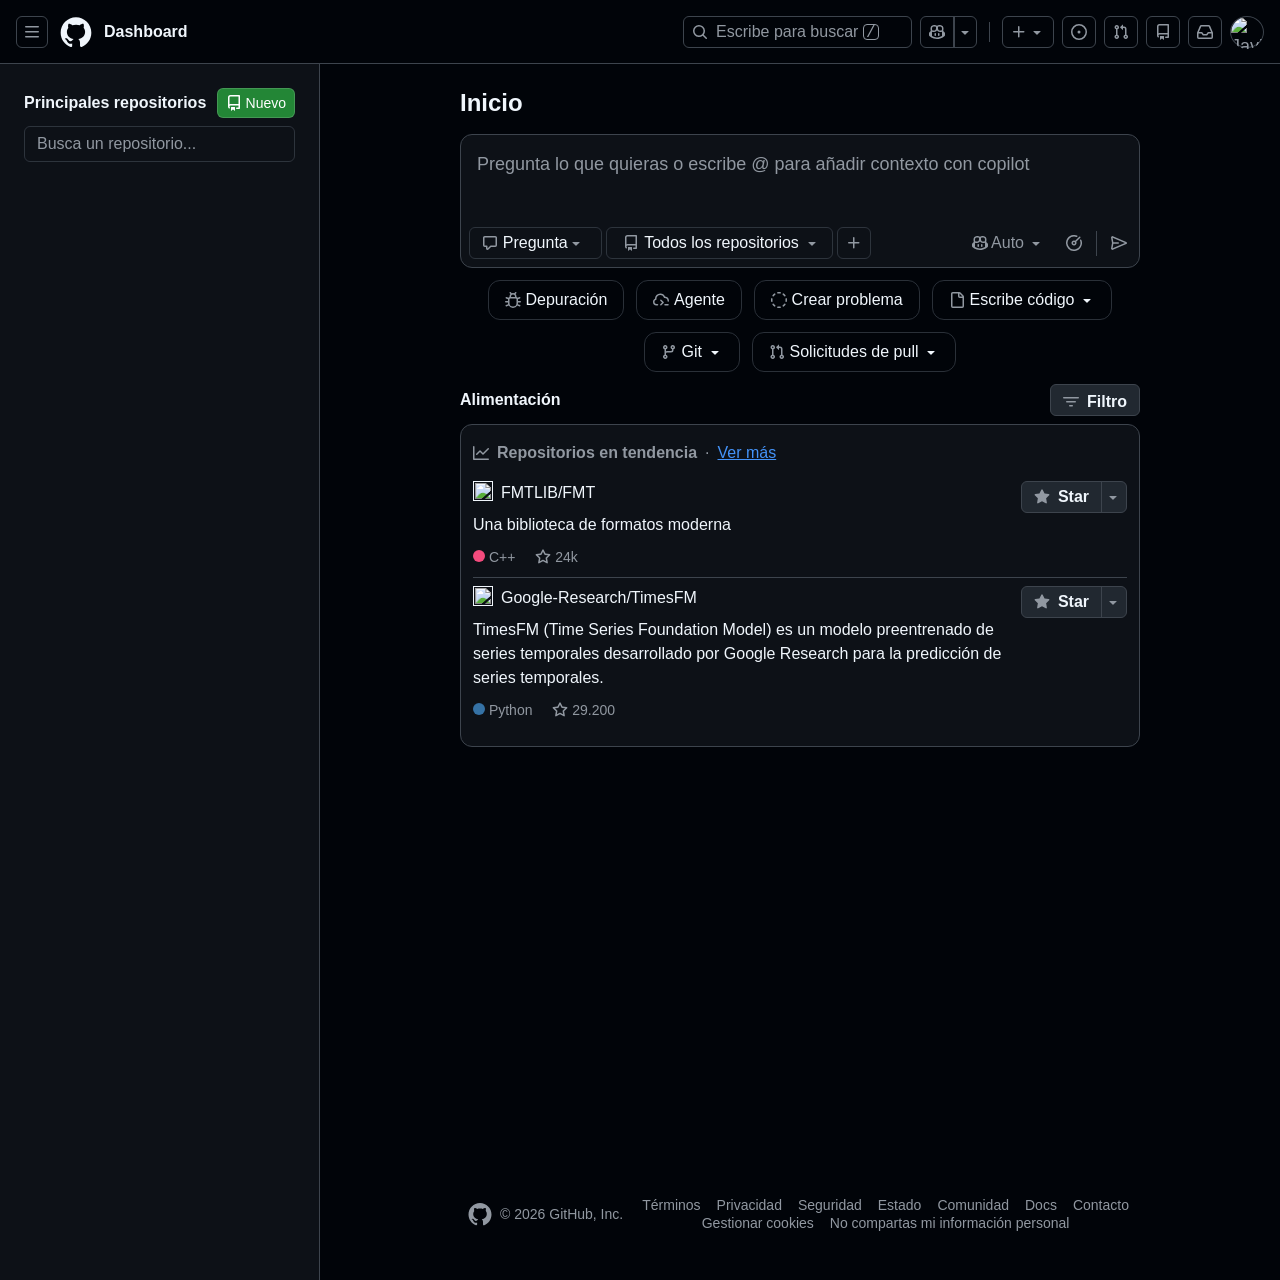
==== commit b7f1aa31: "add a lot" ====
--- a/index.html
+++ b/index.html
@@ -8,775 +8,15 @@
 </head>
 <body id="body">
 
-    <header class="header" id="header">
-
-        <div class="top-bar">
-
-            <div class="top-bar__module-left"> 
-
-                <button id="top-bar__toggle-bar-left" title="Abrir Menú" class="top-bar__button-toggle btn" type="button" aria-label="Menu desplegable">
-                    <svg viewBox="0 0 16 16" width="16" height="16" fill="currentColor" aria-hidden="true"><path d="M1 2.75A.75.75 0 0 1 1.75 2h12.5a.75.75 0 0 1 0 1.5H1.75A.75.75 0 0 1 1 2.75Zm0 5A.75.75 0 0 1 1.75 7h12.5a.75.75 0 0 1 0 1.5H1.75A.75.75 0 0 1 1 7.75ZM1.75 12h12.5a.75.75 0 0 1 0 1.5H1.75a.75.75 0 0 1 0-1.5Z"></path></svg>
-                </button>
-
-                <a class="top-bar__icon-github" title="Página Principal" href="#">
-                    <svg viewBox="0 0 24 24" width="32" height="32" fill="currentColor" aria-hidden="true"><path d="M10.226 17.284c-2.965-.36-5.054-2.493-5.054-5.256 0-1.123.404-2.336 1.078-3.144-.292-.741-.247-2.314.09-2.965.898-.112 2.111.36 2.83 1.01.853-.269 1.752-.404 2.853-.404 1.1 0 1.999.135 2.807.382.696-.629 1.932-1.1 2.83-.988.315.606.36 2.179.067 2.942.72.854 1.101 2 1.101 3.167 0 2.763-2.089 4.852-5.098 5.234.763.494 1.28 1.572 1.28 2.807v2.336c0 .674.561 1.056 1.235.786 4.066-1.55 7.255-5.615 7.255-10.646C23.5 6.188 18.334 1 11.978 1 5.62 1 .5 6.188.5 12.545c0 4.986 3.167 9.12 7.435 10.669.606.225 1.19-.18 1.19-.786V20.63a2.9 2.9 0 0 1-1.078.224c-1.483 0-2.359-.808-2.987-2.313-.247-.607-.517-.966-1.034-1.033-.27-.023-.359-.135-.359-.27 0-.27.45-.471.898-.471.652 0 1.213.404 1.797 1.235.45.651.921.943 1.483.943.561 0 .92-.202 1.437-.719.382-.381.674-.718.944-.943"></path></svg>
-                </a>
+    <div id="header-placeholder"></div>
+
+    <div class="box-main" id="box-main-id">
+
+        <div id="toggle-menu-placeholder"></div>
+        <div id="aside-placeholder"></div>
+
+        <div class="main-box">
             
-            </div>
-
-            <nav class="top-bar__module-center" id="nav">
-
-                <a class="top-bar__link-dashboard btn" href="#">Dashboard</a>
-
-                <div class="backdrop-top-bar" id="search-box" hidden>
-
-                    <div class="search-bar">
-
-                        <div class="search-bar__input">
-
-                            <span>
-                                <span>
-                                    <svg viewBox="0 0 16 16" width="16" height="16" fill="currentColor" aria-hidden="true"><path d="M10.68 11.74a6 6 0 0 1-7.922-8.982 6 6 0 0 1 8.982 7.922l3.04 3.04a.749.749 0 0 1-.326 1.275.749.749 0 0 1-.734-.215ZM11.5 7a4.499 4.499 0 1 0-8.997 0A4.499 4.499 0 0 0 11.5 7Z"></path></svg>
-                                </span>
-                                <input id="search-top-bar-input" placeholder="Buscar o saltar a..." aria-label="Buscar o saltar a" role="combobox" aria-haspopup="listbox" aria-expanded="false" type="text" value="">
-                            </span>
-
-                        </div>
-                        <div class="search-bar__repositories">
-                            <ul class="search-bar__repositories-list">
-
-                                <li class="search-bar__repositories-list-box">
-                                    <div class="search-bar__repositories-header">
-                                        <span>Repositorios</span>
-                                    </div>
-                                    <ul class="search-bar__repositories-items" id="top-bar-repos">
-                                        <li class="btn">
-                                            <a href="">
-                                                <span>
-                                                    <svg viewBox="0 0 16 16" width="16" height="16" fill="currentColor" aria-hidden="true"><path d="M2 2.5A2.5 2.5 0 0 1 4.5 0h8.75a.75.75 0 0 1 .75.75v12.5a.75.75 0 0 1-.75.75h-2.5a.75.75 0 0 1 0-1.5h1.75v-2h-8a1 1 0 0 0-.714 1.7.75.75 0 1 1-1.072 1.05A2.495 2.495 0 0 1 2 11.5Zm10.5-1h-8a1 1 0 0 0-1 1v6.708A2.486 2.486 0 0 1 4.5 9h8ZM5 12.25a.25.25 0 0 1 .25-.25h3.5a.25.25 0 0 1 .25.25v3.25a.25.25 0 0 1-.4.2l-1.45-1.087a.249.249 0 0 0-.3 0L5.4 15.7a.25.25 0 0 1-.4-.2Z"></path></svg>
-                                                </span>
-                                                <span>
-                                                    <span>CodeByJavier/Portafolio</span>
-                                                    <span>Saltar a</span> 
-                                                </span>
-                                            </a>
-                                        </li>
-                                        <li class="btn">
-                                            <a href="">
-                                                <span>
-                                                    <svg viewBox="0 0 16 16" width="16" height="16" fill="currentColor" aria-hidden="true"><path d="M2 2.5A2.5 2.5 0 0 1 4.5 0h8.75a.75.75 0 0 1 .75.75v12.5a.75.75 0 0 1-.75.75h-2.5a.75.75 0 0 1 0-1.5h1.75v-2h-8a1 1 0 0 0-.714 1.7.75.75 0 1 1-1.072 1.05A2.495 2.495 0 0 1 2 11.5Zm10.5-1h-8a1 1 0 0 0-1 1v6.708A2.486 2.486 0 0 1 4.5 9h8ZM5 12.25a.25.25 0 0 1 .25-.25h3.5a.25.25 0 0 1 .25.25v3.25a.25.25 0 0 1-.4.2l-1.45-1.087a.249.249 0 0 0-.3 0L5.4 15.7a.25.25 0 0 1-.4-.2Z"></path></svg>
-                                                </span>
-                                                <span>
-                                                    <span>CodeByJavier/Pokedex</span>
-                                                    <span>Saltar a</span> 
-                                                </span>
-                                            </a>
-                                        </li>
-                                    </ul>
-                                </li>
-                                <li class="search-bar__divider">
-                                    <div>
-                                        <span>Sugerencias</span>
-                                    </div>
-                                    <a class="btn">
-
-                                        <span>
-                                                <svg viewBox="0 0 16 16" width="16" height="16" fill="currentColor" aria-hidden="true"><path d="M7.998 15.035c-4.562 0-7.873-2.914-7.998-3.749V9.338c.085-.628.677-1.686 1.588-2.065.013-.07.024-.143.036-.218.029-.183.06-.384.126-.612-.201-.508-.254-1.084-.254-1.656 0-.87.128-1.769.693-2.484.579-.733 1.494-1.124 2.724-1.261 1.206-.134 2.262.034 2.944.765.05.053.096.108.139.165.044-.057.094-.112.143-.165.682-.731 1.738-.899 2.944-.765 1.23.137 2.145.528 2.724 1.261.566.715.693 1.614.693 2.484 0 .572-.053 1.148-.254 1.656.066.228.098.429.126.612.012.076.024.148.037.218.924.385 1.522 1.471 1.591 2.095v1.872c0 .766-3.351 3.795-8.002 3.795Zm0-1.485c2.28 0 4.584-1.11 5.002-1.433V7.862l-.023-.116c-.49.21-1.075.291-1.727.291-1.146 0-2.059-.327-2.71-.991A3.222 3.222 0 0 1 8 6.303a3.24 3.24 0 0 1-.544.743c-.65.664-1.563.991-2.71.991-.652 0-1.236-.081-1.727-.291l-.023.116v4.255c.419.323 2.722 1.433 5.002 1.433ZM6.762 2.83c-.193-.206-.637-.413-1.682-.297-1.019.113-1.479.404-1.713.7-.247.312-.369.789-.369 1.554 0 .793.129 1.171.308 1.371.162.181.519.379 1.442.379.853 0 1.339-.235 1.638-.54.315-.322.527-.827.617-1.553.117-.935-.037-1.395-.241-1.614Zm4.155-.297c-1.044-.116-1.488.091-1.681.297-.204.219-.359.679-.242 1.614.091.726.303 1.231.618 1.553.299.305.784.54 1.638.54.922 0 1.28-.198 1.442-.379.179-.2.308-.578.308-1.371 0-.765-.123-1.242-.37-1.554-.233-.296-.693-.587-1.713-.7Z"></path><path d="M6.25 9.037a.75.75 0 0 1 .75.75v1.501a.75.75 0 0 1-1.5 0V9.787a.75.75 0 0 1 .75-.75Zm4.25.75v1.501a.75.75 0 0 1-1.5 0V9.787a.75.75 0 0 1 1.5 0Z"></path></svg>
-                                        </span>
-                                        <span>
-                                                <span>Charla con Copiloto</span>
-                                                <span>Iniciar un nuevo hilo con Copiloto</span> 
-                                        </span>
-
-                                    </a>
-                                </li>
-                            </ul>
-                            <div class="search-bar__footer">
-                                <div>
-                                    <a>Consejos de sintaxis para buscar</a>
-                                    <button class="search-bar__button-feed" type="button">Da feedback</button>
-                                </div>
-                            </div>
-                        </div>
-
-                        <div>
-
-                        </div>
-
-                    </div>
-                </div>
-
-                <button id="top-bar__search" class="top-bar__search-button" type="button" aria-label="Barra de busqueda">
-                    <svg viewBox="0 0 16 16" width="16" height="16" fill="currentColor" aria-hidden="true"><path d="M10.68 11.74a6 6 0 0 1-7.922-8.982 6 6 0 0 1 8.982 7.922l3.04 3.04a.749.749 0 0 1-.326 1.275.749.749 0 0 1-.734-.215ZM11.5 7a4.499 4.499 0 1 0-8.997 0A4.499 4.499 0 0 0 11.5 7Z"></path></svg>
-                    <span>
-                        Escribe para buscar <kbd>/</kbd>
-                    </span>
-                </button>
-
-            </nav>
-
-            <div class="top-bar__module-right" id="module-right">
-                <div class="top-bar__buttons-group">
-
-                    <div class="top-bar__copilot-chat">
-
-                        <a title="Charla con Copilote" class="top-bar__chat btn" href="#" aria-label="Chat con Copilot">
-                            <svg viewBox="0 0 16 16" width="16" height="16" fill="currentColor" aria-hidden="true"><path d="M7.998 15.035c-4.562 0-7.873-2.914-7.998-3.749V9.338c.085-.628.677-1.686 1.588-2.065.013-.07.024-.143.036-.218.029-.183.06-.384.126-.612-.201-.508-.254-1.084-.254-1.656 0-.87.128-1.769.693-2.484.579-.733 1.494-1.124 2.724-1.261 1.206-.134 2.262.034 2.944.765.05.053.096.108.139.165.044-.057.094-.112.143-.165.682-.731 1.738-.899 2.944-.765 1.23.137 2.145.528 2.724 1.261.566.715.693 1.614.693 2.484 0 .572-.053 1.148-.254 1.656.066.228.098.429.126.612.012.076.024.148.037.218.924.385 1.522 1.471 1.591 2.095v1.872c0 .766-3.351 3.795-8.002 3.795Zm0-1.485c2.28 0 4.584-1.11 5.002-1.433V7.862l-.023-.116c-.49.21-1.075.291-1.727.291-1.146 0-2.059-.327-2.71-.991A3.222 3.222 0 0 1 8 6.303a3.24 3.24 0 0 1-.544.743c-.65.664-1.563.991-2.71.991-.652 0-1.236-.081-1.727-.291l-.023.116v4.255c.419.323 2.722 1.433 5.002 1.433ZM6.762 2.83c-.193-.206-.637-.413-1.682-.297-1.019.113-1.479.404-1.713.7-.247.312-.369.789-.369 1.554 0 .793.129 1.171.308 1.371.162.181.519.379 1.442.379.853 0 1.339-.235 1.638-.54.315-.322.527-.827.617-1.553.117-.935-.037-1.395-.241-1.614Zm4.155-.297c-1.044-.116-1.488.091-1.681.297-.204.219-.359.679-.242 1.614.091.726.303 1.231.618 1.553.299.305.784.54 1.638.54.922 0 1.28-.198 1.442-.379.179-.2.308-.578.308-1.371 0-.765-.123-1.242-.37-1.554-.233-.296-.693-.587-1.713-.7Z"></path><path d="M6.25 9.037a.75.75 0 0 1 .75.75v1.501a.75.75 0 0 1-1.5 0V9.787a.75.75 0 0 1 .75-.75Zm4.25.75v1.501a.75.75 0 0 1-1.5 0V9.787a.75.75 0 0 1 1.5 0Z"></path></svg>
-                        </a>
-
-                        <button id="ask-copilot" class="top-bar__copilot-button-toggle btn" type="button" aria-haspopup="true" aria-expanded="false" aria-controls="copilot-menu" aria-label="Menu desplegable de Copilot">
-                            <svg viewBox="0 0 16 16" width="16" height="16" fill="currentColor" aria-hidden="true"><path d="m4.427 7.427 3.396 3.396a.25.25 0 0 0 .354 0l3.396-3.396A.25.25 0 0 0 11.396 7H4.604a.25.25 0 0 0-.177.427Z"></path></svg>
-                        </button>
-
-                        <div id="copilot-menu" class="menu top-bar__copilot-menu" hidden>
-                            <ul class="menu__list" role="menu" aria-labelledby="ask-copilot">
-
-                                <li class="menu__group" role="none">
-
-                                    <div class="menu__group-heading-wrap" role="presentation" aria-hidden="true">
-                                        <span class="menu__group-heading">Pregúntale a Copilot...</span>
-                                    </div>
-
-                                    <ul class="menu__group-list" role="group" aria-label="Pregúntale a Copilot...">
-                                        <li class="menu__item" role="none">
-                                            <a class="menu__content" role="menuitem" tabindex="0" href="">
-                                                <span class="menu__leading-visual">
-                                                    <svg viewBox="0 0 16 16" width="16" height="16" fill="currentColor" aria-hidden="true"><path d="M4.53 4.75A.75.75 0 0 1 5.28 4h6.01a.75.75 0 0 1 .75.75v6.01a.75.75 0 0 1-1.5 0v-4.2l-5.26 5.261a.749.749 0 0 1-1.275-.326.749.749 0 0 1 .215-.734L9.48 5.5h-4.2a.75.75 0 0 1-.75-.75Z"></path></svg>
-                                                </span>
-                                                <span class="menu__label">
-                                                    En chat inmersivo
-                                                </span>
-                                            </a>
-                                        </li>
-                                        <li class="menu__item" role="none">
-                                            <a class="menu__content" role="menuitem" tabindex="-1" href="">
-                                                <span class="menu__leading-visual">
-                                                    <svg viewBox="0 0 16 16" width="16" height="16" fill="currentColor" aria-hidden="true"><path d="M0 13.25V2.75C0 1.784.784 1 1.75 1H5c.551 0 1.07.26 1.4.7l.9 1.2a.25.25 0 0 0 .2.1h6.75c.966 0 1.75.784 1.75 1.75v3.638a.75.75 0 0 1-1.5 0V4.75a.25.25 0 0 0-.25-.25H7.5a1.75 1.75 0 0 1-1.4-.7l-.9-1.2a.25.25 0 0 0-.2-.1H1.75a.25.25 0 0 0-.25.25v10.5c0 .138.112.25.25.25h5.663l.076.004a.75.75 0 0 1 0 1.492L7.413 15H1.75A1.75 1.75 0 0 1 0 13.25Z"></path><path d="M12.265 9.16a.248.248 0 0 1 .467 0l.237.649a3.726 3.726 0 0 0 2.219 2.218l.649.238a.249.249 0 0 1 0 .467l-.649.237a3.728 3.728 0 0 0-2.219 2.219l-.237.649a.249.249 0 0 1-.467 0l-.238-.649a3.726 3.726 0 0 0-2.218-2.219l-.649-.237a.248.248 0 0 1 0-.467l.649-.238a3.725 3.725 0 0 0 2.218-2.218l.238-.649Z"></path></svg>
-                                                </span>
-                                                <span class="menu__label">
-                                                    En un espacio
-                                                </span>
-                                            </a>
-                                        </li>
-                                    </ul>
-
-                                </li>
-
-                                <li class="menu__divider" aria-hidden="true"></li>
-
-                                <li class="menu__item" role="menuitem" tabindex="-1" aria-haspopup="true" aria-expanded="false">
-                                    <div class="menu__content">
-                                        <span class="menu__leading-visual">
-                                            <svg viewBox="0 0 16 16" width="16" height="16" fill="currentColor" aria-hidden="true"><path d="M2.75 14A1.75 1.75 0 0 1 1 12.25v-2.5a.75.75 0 0 1 1.5 0v2.5c0 .138.112.25.25.25h10.5a.25.25 0 0 0 .25-.25v-2.5a.75.75 0 0 1 1.5 0v2.5A1.75 1.75 0 0 1 13.25 14Z"></path><path d="M7.25 7.689V2a.75.75 0 0 1 1.5 0v5.689l1.97-1.969a.749.749 0 1 1 1.06 1.06l-3.25 3.25a.749.749 0 0 1-1.06 0L4.22 6.78a.749.749 0 1 1 1.06-1.06l1.97 1.969Z"></path></svg>
-                                        </span>
-                                        <span class="menu__label">
-                                            Descargar para...
-                                        </span>
-                                        <span class="menu__trailing-visual">
-                                            <svg viewBox="0 0 16 16" width="16" height="16" fill="currentColor" aria-hidden="true"><path d="M6.22 3.22a.75.75 0 0 1 1.06 0l4.25 4.25a.75.75 0 0 1 0 1.06l-4.25 4.25a.751.751 0 0 1-1.042-.018.751.751 0 0 1-.018-1.042L9.94 8 6.22 4.28a.75.75 0 0 1 0-1.06Z"></path></svg>
-                                        </span>
-                                    </div>
-                                </li>
-
-                                <li class="menu__item" role="none">
-                                    <a class="menu__content" role="menuitem" tabindex="-1" href="">
-                                        <span class="menu__leading-visual">
-                                            <svg viewBox="0 0 16 16" width="16" height="16" fill="currentColor" aria-hidden="true"><path d="M8 0a8.2 8.2 0 0 1 .701.031C9.444.095 9.99.645 10.16 1.29l.288 1.107c.018.066.079.158.212.224.231.114.454.243.668.386.123.082.233.09.299.071l1.103-.303c.644-.176 1.392.021 1.82.63.27.385.506.792.704 1.218.315.675.111 1.422-.364 1.891l-.814.806c-.049.048-.098.147-.088.294.016.257.016.515 0 .772-.01.147.038.246.088.294l.814.806c.475.469.679 1.216.364 1.891a7.977 7.977 0 0 1-.704 1.217c-.428.61-1.176.807-1.82.63l-1.102-.302c-.067-.019-.177-.011-.3.071a5.909 5.909 0 0 1-.668.386c-.133.066-.194.158-.211.224l-.29 1.106c-.168.646-.715 1.196-1.458 1.26a8.006 8.006 0 0 1-1.402 0c-.743-.064-1.289-.614-1.458-1.26l-.289-1.106c-.018-.066-.079-.158-.212-.224a5.738 5.738 0 0 1-.668-.386c-.123-.082-.233-.09-.299-.071l-1.103.303c-.644.176-1.392-.021-1.82-.63a8.12 8.12 0 0 1-.704-1.218c-.315-.675-.111-1.422.363-1.891l.815-.806c.05-.048.098-.147.088-.294a6.214 6.214 0 0 1 0-.772c.01-.147-.038-.246-.088-.294l-.815-.806C.635 6.045.431 5.298.746 4.623a7.92 7.92 0 0 1 .704-1.217c.428-.61 1.176-.807 1.82-.63l1.102.302c.067.019.177.011.3-.071.214-.143.437-.272.668-.386.133-.066.194-.158.211-.224l.29-1.106C6.009.645 6.556.095 7.299.03 7.53.01 7.764 0 8 0Zm-.571 1.525c-.036.003-.108.036-.137.146l-.289 1.105c-.147.561-.549.967-.998 1.189-.173.086-.34.183-.5.29-.417.278-.97.423-1.529.27l-1.103-.303c-.109-.03-.175.016-.195.045-.22.312-.412.644-.573.99-.014.031-.021.11.059.19l.815.806c.411.406.562.957.53 1.456a4.709 4.709 0 0 0 0 .582c.032.499-.119 1.05-.53 1.456l-.815.806c-.081.08-.073.159-.059.19.162.346.353.677.573.989.02.03.085.076.195.046l1.102-.303c.56-.153 1.113-.008 1.53.27.161.107.328.204.501.29.447.222.85.629.997 1.189l.289 1.105c.029.109.101.143.137.146a6.6 6.6 0 0 0 1.142 0c.036-.003.108-.036.137-.146l.289-1.105c.147-.561.549-.967.998-1.189.173-.086.34-.183.5-.29.417-.278.97-.423 1.529-.27l1.103.303c.109.029.175-.016.195-.045.22-.313.411-.644.573-.99.014-.031.021-.11-.059-.19l-.815-.806c-.411-.406-.562-.957-.53-1.456a4.709 4.709 0 0 0 0-.582c-.032-.499.119-1.05.53-1.456l.815-.806c.081-.08.073-.159.059-.19a6.464 6.464 0 0 0-.573-.989c-.02-.03-.085-.076-.195-.046l-1.102.303c-.56.153-1.113.008-1.53-.27a4.44 4.44 0 0 0-.501-.29c-.447-.222-.85-.629-.997-1.189l-.289-1.105c-.029-.11-.101-.143-.137-.146a6.6 6.6 0 0 0-1.142 0ZM11 8a3 3 0 1 1-6 0 3 3 0 0 1 6 0ZM9.5 8a1.5 1.5 0 1 0-3.001.001A1.5 1.5 0 0 0 9.5 8Z"></path></svg>
-                                        </span>
-                                        <span class="menu__label">
-                                            Escenarios
-                                        </span>
-                                    </a>
-                                </li>
-
-                            </ul>
-                        </div>
-
-                    </div>
-
-                    <div class="top-bar__divider-bar divider"></div>
-
-                    <div class="top-bar__add-repositories">
-
-                        <button id="add-repo-top-bar" title="Crear nuevos..." class="top-bar__add-button btn" type="button" aria-haspopup="true" aria-expanded="false" aria-controls="add-menu" aria-label="Crear nuevo repositorio, proyecto u organización">
-                                <svg viewBox="0 0 16 16" width="16" height="16" fill="currentColor" aria-hidden="true"><path d="M7.75 2a.75.75 0 0 1 .75.75V7h4.25a.75.75 0 0 1 0 1.5H8.5v4.25a.75.75 0 0 1-1.5 0V8.5H2.75a.75.75 0 0 1 0-1.5H7V2.75A.75.75 0 0 1 7.75 2Z"></path></svg>
-                                <svg viewBox="0 0 16 16" width="16" height="16" fill="currentColor" aria-hidden="true"><path d="m4.427 7.427 3.396 3.396a.25.25 0 0 0 .354 0l3.396-3.396A.25.25 0 0 0 11.396 7H4.604a.25.25 0 0 0-.177.427Z"></path></svg>
-                        </button>
-
-                        <div id="add-menu" class="menu top-bar__add-menu" hidden>
-                            <ul class="menu__list" role="menu" aria-labelledby="add-repo-top-bar">
-
-                                <li class="menu__item" role="none">
-                                    <a class="menu__content" role="menuitem" tabindex="0" href="">
-                                        <span class="menu__leading-visual">
-                                            <svg viewBox="0 0 16 16" width="16" height="16" fill="currentColor" aria-hidden="true"><path d="M8 9.5a1.5 1.5 0 1 0 0-3 1.5 1.5 0 0 0 0 3Z"></path><path d="M8 0a8 8 0 1 1 0 16A8 8 0 0 1 8 0ZM1.5 8a6.5 6.5 0 1 0 13 0 6.5 6.5 0 0 0-13 0Z"></path></svg>
-                                        </span>
-                                        <span class="menu__label">
-                                            Nuevo número
-                                        </span>
-                                    </a>
-                                </li>
-                                <li class="menu__item" role="none">
-                                    <a class="menu__content" role="menuitem" tabindex="-1" href="">
-                                        <span class="menu__leading-visual">
-                                            <svg viewBox="0 0 16 16" width="16" height="16" fill="currentColor" aria-hidden="true"><path d="M2 2.5A2.5 2.5 0 0 1 4.5 0h8.75a.75.75 0 0 1 .75.75v12.5a.75.75 0 0 1-.75.75h-2.5a.75.75 0 0 1 0-1.5h1.75v-2h-8a1 1 0 0 0-.714 1.7.75.75 0 1 1-1.072 1.05A2.495 2.495 0 0 1 2 11.5Zm10.5-1h-8a1 1 0 0 0-1 1v6.708A2.486 2.486 0 0 1 4.5 9h8ZM5 12.25a.25.25 0 0 1 .25-.25h3.5a.25.25 0 0 1 .25.25v3.25a.25.25 0 0 1-.4.2l-1.45-1.087a.249.249 0 0 0-.3 0L5.4 15.7a.25.25 0 0 1-.4-.2Z"></path></svg>
-                                        </span>
-                                        <span class="menu__label">
-                                            Nuevo repositorio 
-                                        </span>
-                                    </a>
-                                </li>
-                                <li class="menu__item" role="none">
-                                    <a class="menu__content" role="menuitem" tabindex="-1" href="">
-                                        <span class="menu__leading-visual">
-                                            <svg viewBox="0 0 16 16" width="16" height="16" fill="currentColor" aria-hidden="true"><path d="M2 2.5A2.5 2.5 0 0 1 4.5 0h8.75a.75.75 0 0 1 .75.75v3.5a.75.75 0 0 1-1.5 0V1.5h-8a1 1 0 0 0-1 1v6.708A2.493 2.493 0 0 1 4.5 9h2.25a.75.75 0 0 1 0 1.5H4.5a1 1 0 0 0 0 2h4.75a.75.75 0 0 1 0 1.5H4.5A2.5 2.5 0 0 1 2 11.5Zm12.23 7.79h-.001l-1.224-1.224v6.184a.75.75 0 0 1-1.5 0V9.066L10.28 10.29a.75.75 0 0 1-1.06-1.061l2.505-2.504a.75.75 0 0 1 1.06 0L15.29 9.23a.751.751 0 0 1-.018 1.042.751.751 0 0 1-1.042.018Z"></path></svg>
-                                        </span>
-                                        <span class="menu__label">
-                                            Importar repositorio 
-                                        </span>
-                                    </a>
-                                </li>
-                                <li class="menu__divider" aria-hidden="true"></li>
-                                <li class="menu__item" role="none">
-                                    <a class="menu__content" role="menuitem" tabindex="-1" href="">
-                                        <span class="menu__leading-visual">
-                                            <svg viewBox="0 0 16 16" width="16" height="16" fill="currentColor" aria-hidden="true"><path d="M0 11.25c0-.966.784-1.75 1.75-1.75h12.5c.966 0 1.75.784 1.75 1.75v3A1.75 1.75 0 0 1 14.25 16H1.75A1.75 1.75 0 0 1 0 14.25Zm2-9.5C2 .784 2.784 0 3.75 0h8.5C13.216 0 14 .784 14 1.75v5a1.75 1.75 0 0 1-1.75 1.75h-8.5A1.75 1.75 0 0 1 2 6.75Zm1.75-.25a.25.25 0 0 0-.25.25v5c0 .138.112.25.25.25h8.5a.25.25 0 0 0 .25-.25v-5a.25.25 0 0 0-.25-.25Zm-2 9.5a.25.25 0 0 0-.25.25v3c0 .138.112.25.25.25h12.5a.25.25 0 0 0 .25-.25v-3a.25.25 0 0 0-.25-.25Z"></path></svg>
-                                        </span>
-                                        <span class="menu__label">
-                                           Nuevo codespace 
-                                        </span>
-                                    </a>
-                                </li>
-                                <li class="menu__item" role="none">
-                                    <a class="menu__content" role="menuitem" tabindex="-1" href="">
-                                        <span class="menu__leading-visual">
-                                            <svg viewBox="0 0 16 16" width="16" height="16" fill="currentColor" aria-hidden="true"><path d="M0 1.75C0 .784.784 0 1.75 0h12.5C15.216 0 16 .784 16 1.75v12.5A1.75 1.75 0 0 1 14.25 16H1.75A1.75 1.75 0 0 1 0 14.25Zm1.75-.25a.25.25 0 0 0-.25.25v12.5c0 .138.112.25.25.25h12.5a.25.25 0 0 0 .25-.25V1.75a.25.25 0 0 0-.25-.25Zm7.47 3.97a.75.75 0 0 1 1.06 0l2 2a.75.75 0 0 1 0 1.06l-2 2a.749.749 0 0 1-1.275-.326.749.749 0 0 1 .215-.734L10.69 8 9.22 6.53a.75.75 0 0 1 0-1.06ZM6.78 6.53 5.31 8l1.47 1.47a.749.749 0 0 1-.326 1.275.749.749 0 0 1-.734-.215l-2-2a.75.75 0 0 1 0-1.06l2-2a.751.751 0 0 1 1.042.018.751.751 0 0 1 .018 1.042Z"></path></svg>
-                                        </span>
-                                        <span class="menu__label">
-                                           Nuevo idea
-                                        </span>
-                                    </a>
-                                </li>
-
-                                <li class="menu__divider" aria-hidden="true"></li>
-
-                                <li class="menu__item" role="none">
-                                    <a class="menu__content" role="menuitem" tabindex="-1" href="">
-                                        <span class="menu__leading-visual">
-                                            <svg viewBox="0 0 16 16" width="16" height="16" fill="currentColor" aria-hidden="true"><path d="M1.75 16A1.75 1.75 0 0 1 0 14.25V1.75C0 .784.784 0 1.75 0h8.5C11.216 0 12 .784 12 1.75v12.5c0 .085-.006.168-.018.25h2.268a.25.25 0 0 0 .25-.25V8.285a.25.25 0 0 0-.111-.208l-1.055-.703a.749.749 0 1 1 .832-1.248l1.055.703c.487.325.779.871.779 1.456v5.965A1.75 1.75 0 0 1 14.25 16h-3.5a.766.766 0 0 1-.197-.026c-.099.017-.2.026-.303.026h-3a.75.75 0 0 1-.75-.75V14h-1v1.25a.75.75 0 0 1-.75.75Zm-.25-1.75c0 .138.112.25.25.25H4v-1.25a.75.75 0 0 1 .75-.75h2.5a.75.75 0 0 1 .75.75v1.25h2.25a.25.25 0 0 0 .25-.25V1.75a.25.25 0 0 0-.25-.25h-8.5a.25.25 0 0 0-.25.25ZM3.75 6h.5a.75.75 0 0 1 0 1.5h-.5a.75.75 0 0 1 0-1.5ZM3 3.75A.75.75 0 0 1 3.75 3h.5a.75.75 0 0 1 0 1.5h-.5A.75.75 0 0 1 3 3.75Zm4 3A.75.75 0 0 1 7.75 6h.5a.75.75 0 0 1 0 1.5h-.5A.75.75 0 0 1 7 6.75ZM7.75 3h.5a.75.75 0 0 1 0 1.5h-.5a.75.75 0 0 1 0-1.5ZM3 9.75A.75.75 0 0 1 3.75 9h.5a.75.75 0 0 1 0 1.5h-.5A.75.75 0 0 1 3 9.75ZM7.75 9h.5a.75.75 0 0 1 0 1.5h-.5a.75.75 0 0 1 0-1.5Z"></path></svg>
-                                        </span>
-                                        <span class="menu__label">
-                                            Nueva organización
-                                        </span>
-                                    </a>
-                                </li>
-                                <li class="menu__item" role="none">
-                                    <a class="menu__content" role="menuitem" tabindex="-1" href="">
-                                        <span class="menu__leading-visual">
-                                            <svg viewBox="0 0 16 16" width="16" height="16" fill="currentColor" aria-hidden="true"><path d="M1.75 0h12.5C15.216 0 16 .784 16 1.75v12.5A1.75 1.75 0 0 1 14.25 16H1.75A1.75 1.75 0 0 1 0 14.25V1.75C0 .784.784 0 1.75 0ZM1.5 1.75v12.5c0 .138.112.25.25.25h12.5a.25.25 0 0 0 .25-.25V1.75a.25.25 0 0 0-.25-.25H1.75a.25.25 0 0 0-.25.25ZM11.75 3a.75.75 0 0 1 .75.75v7.5a.75.75 0 0 1-1.5 0v-7.5a.75.75 0 0 1 .75-.75Zm-8.25.75a.75.75 0 0 1 1.5 0v5.5a.75.75 0 0 1-1.5 0ZM8 3a.75.75 0 0 1 .75.75v3.5a.75.75 0 0 1-1.5 0v-3.5A.75.75 0 0 1 8 3Z"></path></svg>
-                                        </span>
-                                        <span class="menu__label">
-                                            Nuevo proyecto
-                                        </span>
-                                    </a>
-                                </li>
-
-                            </ul>
-                        </div>
-
-                    </div>
-
-                    <div class="top-bar__repositories-info">
-                        <a title="Todos los problemas" class="top-bar__button-issues btn" href="" aria-label="Abrir todos los problemas">
-                            <svg viewBox="0 0 16 16" width="16" height="16" fill="currentColor" aria-hidden="true"><path d="M8 9.5a1.5 1.5 0 1 0 0-3 1.5 1.5 0 0 0 0 3Z"></path><path d="M8 0a8 8 0 1 1 0 16A8 8 0 0 1 8 0ZM1.5 8a6.5 6.5 0 1 0 13 0 6.5 6.5 0 0 0-13 0Z"></path></svg>
-                        </a>
-
-                        <a title="Todas las peticiones de cambios" class="top-bar__button-pull btn" href="" aria-label="Abrir todas las peticiones de cambios">
-                            <svg viewBox="0 0 16 16" width="16" height="16" fill="currentColor" aria-hidden="true"><path d="M1.5 3.25a2.25 2.25 0 1 1 3 2.122v5.256a2.251 2.251 0 1 1-1.5 0V5.372A2.25 2.25 0 0 1 1.5 3.25Zm5.677-.177L9.573.677A.25.25 0 0 1 10 .854V2.5h1A2.5 2.5 0 0 1 13.5 5v5.628a2.251 2.251 0 1 1-1.5 0V5a1 1 0 0 0-1-1h-1v1.646a.25.25 0 0 1-.427.177L7.177 3.427a.25.25 0 0 1 0-.354ZM3.75 2.5a.75.75 0 1 0 0 1.5.75.75 0 0 0 0-1.5Zm0 9.5a.75.75 0 1 0 0 1.5.75.75 0 0 0 0-1.5Zm8.25.75a.75.75 0 1 0 1.5 0 .75.75 0 0 0-1.5 0Z"></path></svg>
-                        </a>
-
-                        <a title="Todos los repositorios" class="top-bar__button-all-repositories btn" href="" aria-label="Abrir todos los repositorios">
-                            <svg viewBox="0 0 16 16" width="16" height="16" fill="currentColor" aria-hidden="true"><path d="M2 2.5A2.5 2.5 0 0 1 4.5 0h8.75a.75.75 0 0 1 .75.75v12.5a.75.75 0 0 1-.75.75h-2.5a.75.75 0 0 1 0-1.5h1.75v-2h-8a1 1 0 0 0-.714 1.7.75.75 0 1 1-1.072 1.05A2.495 2.495 0 0 1 2 11.5Zm10.5-1h-8a1 1 0 0 0-1 1v6.708A2.486 2.486 0 0 1 4.5 9h8ZM5 12.25a.25.25 0 0 1 .25-.25h3.5a.25.25 0 0 1 .25.25v3.25a.25.25 0 0 1-.4.2l-1.45-1.087a.249.249 0 0 0-.3 0L5.4 15.7a.25.25 0 0 1-.4-.2Z"></path></svg>
-                        </a>
-                    </div>
-
-                </div>
-
-                <div class="top-bar__inbox">
-                    <a title="Abrir inbox" class="top-bar__button-inbox btn" href="" aria-label="Abrir notificaciones">
-                        <svg viewBox="0 0 16 16" width="16" height="16" fill="currentColor" aria-hidden="true"><path d="M2.8 2.06A1.75 1.75 0 0 1 4.41 1h7.18c.7 0 1.333.417 1.61 1.06l2.74 6.395c.04.093.06.194.06.295v4.5A1.75 1.75 0 0 1 14.25 15H1.75A1.75 1.75 0 0 1 0 13.25v-4.5c0-.101.02-.202.06-.295Zm1.61.44a.25.25 0 0 0-.23.152L1.887 8H4.75a.75.75 0 0 1 .6.3L6.625 10h2.75l1.275-1.7a.75.75 0 0 1 .6-.3h2.863L11.82 2.652a.25.25 0 0 0-.23-.152Zm10.09 7h-2.875l-1.275 1.7a.75.75 0 0 1-.6.3h-3.5a.75.75 0 0 1-.6-.3L4.375 9.5H1.5v3.75c0 .138.112.25.25.25h12.5a.25.25 0 0 0 .25-.25Z"></path></svg>
-                    </a>
-                </div>
-
-                <div class="top-bar__avatar" id="button-avatar">
-                    <button id="avatar-toggle" title="Abrir el menú de navegación de usuario" class="top-bar__avatar-toggle btn" type="button" aria-haspopup="true" aria-expanded="false" aria-controls="avatar-menu" aria-label="Foto de perfil">
-                        <img class="top-bar__avatar-img" alt="Javier Alejandro" width="32" height="32" src="https://avatars.githubusercontent.com/u/131628148?v=4&amp;size=64">
-                    </button>
-
-                    <!-- [JS] Menú de la cuenta. Lo abre el avatar de la esquina. -->
-                    <div id="avatar-menu" class="menu top-bar__avatar-menu" hidden>
-                        <div class="top-bar__avatar-menu-header">
-                            <span class="top-bar__avatar-menu-img-box">
-                                <img class="top-bar__avatar-menu-img" src="https://avatars.githubusercontent.com/u/131628148?v=4&amp;size=64" width="32" height="32" alt="">
-                            </span>
-                            <span class="top-bar__avatar-menu-login">
-                                CodeByJavier
-                            </span>
-                            <span class="top-bar__avatar-menu-name">
-                                Javier Alejandro
-                            </span>
-
-                            <div class="top-bar__avatar-menu-box-button">
-                                <button class="top-bar__avatar-menu-switch btn" type="button" title="Cambiar de cuenta" aria-label="Cambiar de cuenta">
-                                    <svg viewBox="0 0 16 16" width="16" height="16" fill="currentColor" aria-hidden="true"><path d="M5.22 14.78a.75.75 0 0 0 1.06-1.06L4.56 12h8.69a.75.75 0 0 0 0-1.5H4.56l1.72-1.72a.75.75 0 0 0-1.06-1.06l-3 3a.75.75 0 0 0 0 1.06l3 3Zm5.56-6.5a.75.75 0 1 1-1.06-1.06l1.72-1.72H2.75a.75.75 0 0 1 0-1.5h8.69L9.72 2.28a.75.75 0 0 1 1.06-1.06l3 3a.75.75 0 0 1 0 1.06l-3 3Z"></path></svg>
-                                </button>
-                                <button id="close-avatar" class="top-bar__avatar-menu-close btn" id="avatar-toggle" title="Abrir el menú de navegación de usuario" class="top-bar__avatar-toggle btn" type="button" aria-haspopup="true" aria-expanded="false" aria-controls="avatar-menu" aria-label="Foto de perfil">
-                                    <svg viewBox="0 0 16 16" width="16" height="16" fill="currentColor" aria-hidden="true"><path d="M3.72 3.72a.75.75 0 0 1 1.06 0L8 6.94l3.22-3.22a.749.749 0 0 1 1.275.326.749.749 0 0 1-.215.734L9.06 8l3.22 3.22a.749.749 0 0 1-.326 1.275.749.749 0 0 1-.734-.215L8 9.06l-3.22 3.22a.751.751 0 0 1-1.042-.018.751.751 0 0 1-.018-1.042L6.94 8 3.72 4.78a.75.75 0 0 1 0-1.06Z"></path></svg>
-                                </button>
-                            </div>
-                        </div>
-
-                        <ul class="menu__list" role="menu" aria-labelledby="avatar-toggle">
-
-                            <li class="menu__item" role="none">
-                                <button class="menu__content" role="menuitem" tabindex="0" type="button">
-                                    <span class="menu__leading-visual">
-                                        🎯
-                                    </span>
-                                    <span class="menu__label">
-                                        Enfoque
-                                    </span>
-                                </button>
-                            </li>
-                            <li class="menu__divider" aria-hidden="true"></li>
-
-                            <li class="menu__item" role="none">
-                                <a class="menu__content" role="menuitem" tabindex="-1" href="">
-                                    <span class="menu__leading-visual">
-                                        <svg viewBox="0 0 16 16" width="16" height="16" fill="currentColor" aria-hidden="true"><path d="M10.561 8.073a6.005 6.005 0 0 1 3.432 5.142.75.75 0 1 1-1.498.07 4.5 4.5 0 0 0-8.99 0 .75.75 0 0 1-1.498-.07 6.004 6.004 0 0 1 3.431-5.142 3.999 3.999 0 1 1 5.123 0ZM10.5 5a2.5 2.5 0 1 0-5 0 2.5 2.5 0 0 0 5 0Z"></path></svg>
-                                    </span>
-                                    <span class="menu__label">
-                                        Perfil
-                                    </span>
-                                </a>
-                            </li>
-                            <li class="menu__item" role="none">
-                                <a class="menu__content" role="menuitem" tabindex="-1" href="">
-                                    <span class="menu__leading-visual">
-                                        <svg viewBox="0 0 16 16" width="16" height="16" fill="currentColor" aria-hidden="true"><path d="M2 2.5A2.5 2.5 0 0 1 4.5 0h8.75a.75.75 0 0 1 .75.75v12.5a.75.75 0 0 1-.75.75h-2.5a.75.75 0 0 1 0-1.5h1.75v-2h-8a1 1 0 0 0-.714 1.7.75.75 0 1 1-1.072 1.05A2.495 2.495 0 0 1 2 11.5Zm10.5-1h-8a1 1 0 0 0-1 1v6.708A2.486 2.486 0 0 1 4.5 9h8ZM5 12.25a.25.25 0 0 1 .25-.25h3.5a.25.25 0 0 1 .25.25v3.25a.25.25 0 0 1-.4.2l-1.45-1.087a.249.249 0 0 0-.3 0L5.4 15.7a.25.25 0 0 1-.4-.2Z"></path></svg>
-                                    </span>
-                                    <span class="menu__label">
-                                        Repositorios
-                                    </span>
-                                </a>
-                            </li>
-                            <li class="menu__item" role="none">
-                                <a class="menu__content" role="menuitem" tabindex="-1" href="">
-                                    <span class="menu__leading-visual">
-                                        <svg viewBox="0 0 16 16" width="16" height="16" fill="currentColor" aria-hidden="true"><path d="M8 .25a.75.75 0 0 1 .673.418l1.882 3.815 4.21.612a.75.75 0 0 1 .416 1.279l-3.046 2.97.719 4.192a.751.751 0 0 1-1.088.791L8 12.347l-3.766 1.98a.75.75 0 0 1-1.088-.79l.72-4.194L.818 6.374a.75.75 0 0 1 .416-1.28l4.21-.611L7.327.668A.75.75 0 0 1 8 .25Zm0 2.445L6.615 5.5a.75.75 0 0 1-.564.41l-3.097.45 2.24 2.184a.75.75 0 0 1 .216.664l-.528 3.084 2.769-1.456a.75.75 0 0 1 .698 0l2.77 1.456-.53-3.084a.75.75 0 0 1 .216-.664l2.24-2.183-3.096-.45a.75.75 0 0 1-.564-.41L8 2.694Z"></path></svg>
-                                    </span>
-                                    <span class="menu__label">
-                                        Estrellas
-                                    </span>
-                                </a>
-                            </li>
-                            <li class="menu__item" role="none">
-                                <a class="menu__content" role="menuitem" tabindex="-1" href="">
-                                    <span class="menu__leading-visual">
-                                        <svg viewBox="0 0 16 16" width="16" height="16" fill="currentColor" aria-hidden="true"><path d="M0 1.75C0 .784.784 0 1.75 0h12.5C15.216 0 16 .784 16 1.75v12.5A1.75 1.75 0 0 1 14.25 16H1.75A1.75 1.75 0 0 1 0 14.25Zm1.75-.25a.25.25 0 0 0-.25.25v12.5c0 .138.112.25.25.25h12.5a.25.25 0 0 0 .25-.25V1.75a.25.25 0 0 0-.25-.25Zm7.47 3.97a.75.75 0 0 1 1.06 0l2 2a.75.75 0 0 1 0 1.06l-2 2a.749.749 0 0 1-1.275-.326.749.749 0 0 1 .215-.734L10.69 8 9.22 6.53a.75.75 0 0 1 0-1.06ZM6.78 6.53 5.31 8l1.47 1.47a.749.749 0 0 1-.326 1.275.749.749 0 0 1-.734-.215l-2-2a.75.75 0 0 1 0-1.06l2-2a.751.751 0 0 1 1.042.018.751.751 0 0 1 .018 1.042Z"></path></svg>
-                                    </span>
-                                    <span class="menu__label">
-                                        Gists
-                                    </span>
-                                </a>
-                            </li>
-                            <li class="menu__item" role="none">
-                                <a class="menu__content" role="menuitem" tabindex="-1" href="">
-                                    <span class="menu__leading-visual">
-                                        <svg viewBox="0 0 16 16" width="16" height="16" fill="currentColor" aria-hidden="true"><path d="M1.75 16A1.75 1.75 0 0 1 0 14.25V1.75C0 .784.784 0 1.75 0h8.5C11.216 0 12 .784 12 1.75v12.5c0 .085-.006.168-.018.25h2.268a.25.25 0 0 0 .25-.25V8.285a.25.25 0 0 0-.111-.208l-1.055-.703a.749.749 0 1 1 .832-1.248l1.055.703c.487.325.779.871.779 1.456v5.965A1.75 1.75 0 0 1 14.25 16h-3.5a.766.766 0 0 1-.197-.026c-.099.017-.2.026-.303.026h-3a.75.75 0 0 1-.75-.75V14h-1v1.25a.75.75 0 0 1-.75.75Zm-.25-1.75c0 .138.112.25.25.25H4v-1.25a.75.75 0 0 1 .75-.75h2.5a.75.75 0 0 1 .75.75v1.25h2.25a.25.25 0 0 0 .25-.25V1.75a.25.25 0 0 0-.25-.25h-8.5a.25.25 0 0 0-.25.25ZM3.75 6h.5a.75.75 0 0 1 0 1.5h-.5a.75.75 0 0 1 0-1.5ZM3 3.75A.75.75 0 0 1 3.75 3h.5a.75.75 0 0 1 0 1.5h-.5A.75.75 0 0 1 3 3.75Zm4 3A.75.75 0 0 1 7.75 6h.5a.75.75 0 0 1 0 1.5h-.5A.75.75 0 0 1 7 6.75ZM7.75 3h.5a.75.75 0 0 1 0 1.5h-.5a.75.75 0 0 1 0-1.5ZM3 9.75A.75.75 0 0 1 3.75 9h.5a.75.75 0 0 1 0 1.5h-.5A.75.75 0 0 1 3 9.75ZM7.75 9h.5a.75.75 0 0 1 0 1.5h-.5a.75.75 0 0 1 0-1.5Z"></path></svg>
-                                    </span>
-                                    <span class="menu__label">
-                                        Organizaciones
-                                    </span>
-                                </a>
-                            </li>
-                            <li class="menu__item" role="none">
-                                <a class="menu__content" role="menuitem" tabindex="-1" href="">
-                                    <span class="menu__leading-visual">
-                                        <svg viewBox="0 0 16 16" width="16" height="16" fill="currentColor" aria-hidden="true"><path d="M8 0a8 8 0 1 1 0 16A8 8 0 0 1 8 0ZM5.78 8.75a9.64 9.64 0 0 0 1.363 4.177c.255.426.542.832.857 1.215.245-.296.551-.705.857-1.215A9.64 9.64 0 0 0 10.22 8.75Zm4.44-1.5a9.64 9.64 0 0 0-1.363-4.177c-.307-.51-.612-.919-.857-1.215a9.927 9.927 0 0 0-.857 1.215A9.64 9.64 0 0 0 5.78 7.25Zm-5.944 1.5H1.543a6.507 6.507 0 0 0 4.666 5.5c-.123-.181-.24-.365-.352-.552-.715-1.192-1.437-2.874-1.581-4.948Zm-2.733-1.5h2.733c.144-2.074.866-3.756 1.58-4.948.12-.197.237-.381.353-.552a6.507 6.507 0 0 0-4.666 5.5Zm10.181 1.5c-.144 2.074-.866 3.756-1.58 4.948-.12.197-.237.381-.353.552a6.507 6.507 0 0 0 4.666-5.5Zm2.733-1.5a6.507 6.507 0 0 0-4.666-5.5c.123.181.24.365.353.552.714 1.192 1.436 2.874 1.58 4.948Z"></path></svg>
-                                    </span>
-                                    <span class="menu__label">
-                                        Empresas
-                                    </span>
-                                </a>
-                            </li>
-                            <li class="menu__item" role="none">
-                                <a class="menu__content" role="menuitem" tabindex="-1" href="">
-                                    <span class="menu__leading-visual">
-                                        <svg viewBox="0 0 16 16" width="16" height="16" fill="currentColor" aria-hidden="true"><path d="m8 14.25.345.666a.75.75 0 0 1-.69 0l-.008-.004-.018-.01a7.152 7.152 0 0 1-.31-.17 22.055 22.055 0 0 1-3.434-2.414C2.045 10.731 0 8.35 0 5.5 0 2.836 2.086 1 4.25 1 5.797 1 7.153 1.802 8 3.02 8.847 1.802 10.203 1 11.75 1 13.914 1 16 2.836 16 5.5c0 2.85-2.045 5.231-3.885 6.818a22.066 22.066 0 0 1-3.744 2.584l-.018.01-.006.003h-.002ZM4.25 2.5c-1.336 0-2.75 1.164-2.75 3 0 2.15 1.58 4.144 3.365 5.682A20.58 20.58 0 0 0 8 13.393a20.58 20.58 0 0 0 3.135-2.211C12.92 9.644 14.5 7.65 14.5 5.5c0-1.836-1.414-3-2.75-3-1.373 0-2.609.986-3.029 2.456a.749.749 0 0 1-1.442 0C6.859 3.486 5.623 2.5 4.25 2.5Z"></path></svg>
-                                    </span>
-                                    <span class="menu__label">
-                                        Patrocinadores
-                                    </span>
-                                </a>
-                            </li>
-                            <li class="menu__divider" aria-hidden="true"></li>
-
-                            <li class="menu__item" role="none">
-                                <a class="menu__content" role="menuitem" tabindex="-1" href="">
-                                    <span class="menu__leading-visual">
-                                        <svg viewBox="0 0 16 16" width="16" height="16" fill="currentColor" aria-hidden="true"><path d="M8 0a8.2 8.2 0 0 1 .701.031C9.444.095 9.99.645 10.16 1.29l.288 1.107c.018.066.079.158.212.224.231.114.454.243.668.386.123.082.233.09.299.071l1.103-.303c.644-.176 1.392.021 1.82.63.27.385.506.792.704 1.218.315.675.111 1.422-.364 1.891l-.814.806c-.049.048-.098.147-.088.294.016.257.016.515 0 .772-.01.147.038.246.088.294l.814.806c.475.469.679 1.216.364 1.891a7.977 7.977 0 0 1-.704 1.217c-.428.61-1.176.807-1.82.63l-1.102-.302c-.067-.019-.177-.011-.3.071a5.909 5.909 0 0 1-.668.386c-.133.066-.194.158-.211.224l-.29 1.106c-.168.646-.715 1.196-1.458 1.26a8.006 8.006 0 0 1-1.402 0c-.743-.064-1.289-.614-1.458-1.26l-.289-1.106c-.018-.066-.079-.158-.212-.224a5.738 5.738 0 0 1-.668-.386c-.123-.082-.233-.09-.299-.071l-1.103.303c-.644.176-1.392-.021-1.82-.63a8.12 8.12 0 0 1-.704-1.218c-.315-.675-.111-1.422.363-1.891l.815-.806c.05-.048.098-.147.088-.294a6.214 6.214 0 0 1 0-.772c.01-.147-.038-.246-.088-.294l-.815-.806C.635 6.045.431 5.298.746 4.623a7.92 7.92 0 0 1 .704-1.217c.428-.61 1.176-.807 1.82-.63l1.102.302c.067.019.177.011.3-.071.214-.143.437-.272.668-.386.133-.066.194-.158.211-.224l.29-1.106C6.009.645 6.556.095 7.299.03 7.53.01 7.764 0 8 0Zm-.571 1.525c-.036.003-.108.036-.137.146l-.289 1.105c-.147.561-.549.967-.998 1.189-.173.086-.34.183-.5.29-.417.278-.97.423-1.529.27l-1.103-.303c-.109-.03-.175.016-.195.045-.22.312-.412.644-.573.99-.014.031-.021.11.059.19l.815.806c.411.406.562.957.53 1.456a4.709 4.709 0 0 0 0 .582c.032.499-.119 1.05-.53 1.456l-.815.806c-.081.08-.073.159-.059.19.162.346.353.677.573.989.02.03.085.076.195.046l1.102-.303c.56-.153 1.113-.008 1.53.27.161.107.328.204.501.29.447.222.85.629.997 1.189l.289 1.105c.029.109.101.143.137.146a6.6 6.6 0 0 0 1.142 0c.036-.003.108-.036.137-.146l.289-1.105c.147-.561.549-.967.998-1.189.173-.086.34-.183.5-.29.417-.278.97-.423 1.529-.27l1.103.303c.109.029.175-.016.195-.045.22-.313.411-.644.573-.99.014-.031.021-.11-.059-.19l-.815-.806c-.411-.406-.562-.957-.53-1.456a4.709 4.709 0 0 0 0-.582c-.032-.499.119-1.05.53-1.456l.815-.806c.081-.08.073-.159.059-.19a6.464 6.464 0 0 0-.573-.989c-.02-.03-.085-.076-.195-.046l-1.102.303c-.56.153-1.113.008-1.53-.27a4.44 4.44 0 0 0-.501-.29c-.447-.222-.85-.629-.997-1.189l-.289-1.105c-.029-.11-.101-.143-.137-.146a6.6 6.6 0 0 0-1.142 0ZM11 8a3 3 0 1 1-6 0 3 3 0 0 1 6 0ZM9.5 8a1.5 1.5 0 1 0-3.001.001A1.5 1.5 0 0 0 9.5 8Z"></path></svg>
-                                    </span>
-                                    <span class="menu__label">
-                                        Configuración
-                                    </span>
-                                </a>
-                            </li>
-                            <li class="menu__item" role="none">
-                                <a class="menu__content" role="menuitem" tabindex="-1" href="">
-                                    <span class="menu__leading-visual">
-                                        <svg viewBox="0 0 16 16" width="16" height="16" fill="currentColor" aria-hidden="true"><path d="M7.998 15.035c-4.562 0-7.873-2.914-7.998-3.749V9.338c.085-.628.677-1.686 1.588-2.065.013-.07.024-.143.036-.218.029-.183.06-.384.126-.612-.201-.508-.254-1.084-.254-1.656 0-.87.128-1.769.693-2.484.579-.733 1.494-1.124 2.724-1.261 1.206-.134 2.262.034 2.944.765.05.053.096.108.139.165.044-.057.094-.112.143-.165.682-.731 1.738-.899 2.944-.765 1.23.137 2.145.528 2.724 1.261.566.715.693 1.614.693 2.484 0 .572-.053 1.148-.254 1.656.066.228.098.429.126.612.012.076.024.148.037.218.924.385 1.522 1.471 1.591 2.095v1.872c0 .766-3.351 3.795-8.002 3.795Zm0-1.485c2.28 0 4.584-1.11 5.002-1.433V7.862l-.023-.116c-.49.21-1.075.291-1.727.291-1.146 0-2.059-.327-2.71-.991A3.222 3.222 0 0 1 8 6.303a3.24 3.24 0 0 1-.544.743c-.65.664-1.563.991-2.71.991-.652 0-1.236-.081-1.727-.291l-.023.116v4.255c.419.323 2.722 1.433 5.002 1.433ZM6.762 2.83c-.193-.206-.637-.413-1.682-.297-1.019.113-1.479.404-1.713.7-.247.312-.369.789-.369 1.554 0 .793.129 1.171.308 1.371.162.181.519.379 1.442.379.853 0 1.339-.235 1.638-.54.315-.322.527-.827.617-1.553.117-.935-.037-1.395-.241-1.614Zm4.155-.297c-1.044-.116-1.488.091-1.681.297-.204.219-.359.679-.242 1.614.091.726.303 1.231.618 1.553.299.305.784.54 1.638.54.922 0 1.28-.198 1.442-.379.179-.2.308-.578.308-1.371 0-.765-.123-1.242-.37-1.554-.233-.296-.693-.587-1.713-.7Z"></path><path d="M6.25 9.037a.75.75 0 0 1 .75.75v1.501a.75.75 0 0 1-1.5 0V9.787a.75.75 0 0 1 .75-.75Zm4.25.75v1.501a.75.75 0 0 1-1.5 0V9.787a.75.75 0 0 1 1.5 0Z"></path></svg>
-                                    </span>
-                                    <span class="menu__label">
-                                        Configuración de Copilot
-                                    </span>
-                                </a>
-                            </li>
-                            <li class="menu__item" role="none">
-                                <button class="menu__content" role="menuitem" tabindex="-1" type="button">
-                                    <span class="menu__leading-visual">
-                                        <svg viewBox="0 0 16 16" width="16" height="16" fill="currentColor" aria-hidden="true"><path d="M5 5.782V2.5h-.25a.75.75 0 0 1 0-1.5h6.5a.75.75 0 0 1 0 1.5H11v3.282l3.666 5.76C15.619 13.04 14.543 15 12.767 15H3.233c-1.776 0-2.852-1.96-1.899-3.458Zm-2.4 6.565a.75.75 0 0 0 .633 1.153h9.534a.75.75 0 0 0 .633-1.153L12.225 10.5h-8.45ZM9.5 2.5h-3V6c0 .143-.04.283-.117.403L4.73 9h6.54L9.617 6.403A.746.746 0 0 1 9.5 6Z"></path></svg>
-                                    </span>
-                                    <span class="menu__label">
-                                        Vista previa de funciones
-                                    </span>
-                                </button>
-                            </li>
-                            <li class="menu__item" role="none">
-                                <a class="menu__content" role="menuitem" tabindex="-1" href="">
-                                    <span class="menu__leading-visual">
-                                        <svg viewBox="0 0 16 16" width="16" height="16" fill="currentColor" aria-hidden="true"><path d="M11.134 1.535c.7-.509 1.416-.942 2.076-1.155.649-.21 1.463-.267 2.069.34.603.601.568 1.411.368 2.07-.202.668-.624 1.39-1.125 2.096-1.011 1.424-2.496 2.987-3.775 4.249-1.098 1.084-2.132 1.839-3.04 2.3a3.744 3.744 0 0 1-1.055 3.217c-.431.431-1.065.691-1.657.861-.614.177-1.294.287-1.914.357A21.151 21.151 0 0 1 .797 16H.743l.007-.75H.749L.742 16a.75.75 0 0 1-.743-.742l.743-.008-.742.007v-.054a21.25 21.25 0 0 1 .13-2.284c.067-.647.187-1.287.358-1.914.17-.591.43-1.226.86-1.657a3.746 3.746 0 0 1 3.227-1.054c.466-.893 1.225-1.907 2.314-2.982 1.271-1.255 2.833-2.75 4.245-3.777ZM1.62 13.089c-.051.464-.086.929-.104 1.395.466-.018.932-.053 1.396-.104a10.511 10.511 0 0 0 1.668-.309c.526-.151.856-.325 1.011-.48a2.25 2.25 0 1 0-3.182-3.182c-.155.155-.329.485-.48 1.01a10.515 10.515 0 0 0-.309 1.67Zm10.396-10.34c-1.224.89-2.605 2.189-3.822 3.384l1.718 1.718c1.21-1.205 2.51-2.597 3.387-3.833.47-.662.78-1.227.912-1.662.134-.444.032-.551.009-.575h-.001V1.78c-.014-.014-.113-.113-.548.027-.432.14-.995.462-1.655.942Zm-4.832 7.266-.001.001a9.859 9.859 0 0 0 1.63-1.142L7.155 7.216a9.7 9.7 0 0 0-1.161 1.607c.482.302.889.71 1.19 1.192Z"></path></svg>
-                                    </span>
-                                    <span class="menu__label">
-                                        Apariencia
-                                    </span>
-                                </a>
-                            </li>
-                            <li class="menu__item" role="none">
-                                <a class="menu__content" role="menuitem" tabindex="-1" href="">
-                                    <span class="menu__leading-visual">
-                                        <svg viewBox="0 0 16 16" width="16" height="16" fill="currentColor" aria-hidden="true"><path d="M9.923 5.302c.063.063.122.129.178.198H14A.75.75 0 0 1 14 7h-3.3l.578 5.163.362 2.997a.75.75 0 0 1-1.49.18L9.868 13H6.132l-.282 2.34a.75.75 0 0 1-1.49-.18l.362-2.997L5.3 7H2a.75.75 0 0 1 0-1.5h3.9a2.54 2.54 0 0 1 .176-.198 3 3 0 1 1 3.847 0ZM9.2 7.073h-.001a1.206 1.206 0 0 0-2.398 0L6.305 11.5h3.39ZM9.5 3a1.5 1.5 0 1 0-3.001.001A1.5 1.5 0 0 0 9.5 3Z"></path></svg>
-                                    </span>
-                                    <span class="menu__label">
-                                        Accesibilidad
-                                    </span>
-                                </a>
-                            </li>
-                            <li class="menu__item" role="none">
-                                <a class="menu__content" role="menuitem" tabindex="-1" href="">
-                                    <span class="menu__leading-visual">
-                                        <svg viewBox="0 0 16 16" width="16" height="16" fill="currentColor" aria-hidden="true"><path d="M2.75 14A1.75 1.75 0 0 1 1 12.25v-2.5a.75.75 0 0 1 1.5 0v2.5c0 .138.112.25.25.25h10.5a.25.25 0 0 0 .25-.25v-2.5a.75.75 0 0 1 1.5 0v2.5A1.75 1.75 0 0 1 13.25 14Z"></path><path d="M11.78 4.72a.749.749 0 1 1-1.06 1.06L8.75 3.811V9.5a.75.75 0 0 1-1.5 0V3.811L5.28 5.78a.749.749 0 1 1-1.06-1.06l3.25-3.25a.749.749 0 0 1 1.06 0l3.25 3.25Z"></path></svg>
-                                    </span>
-                                    <span class="menu__label">
-                                        Probar Enterprise
-                                    </span>
-                                    <span class="menu__trailing-label">
-                                        Gratis
-                                    </span>
-                                </a>
-                            </li>
-                            <li class="menu__divider" aria-hidden="true"></li>
-
-                            <li class="menu__item" role="none">
-                                <a class="menu__content" role="menuitem" tabindex="-1" href="">
-                                    <span class="menu__leading-visual">
-                                        <svg viewBox="0 0 16 16" width="16" height="16" fill="currentColor" aria-hidden="true"><path d="M2 2.75C2 1.784 2.784 1 3.75 1h2.5a.75.75 0 0 1 0 1.5h-2.5a.25.25 0 0 0-.25.25v10.5c0 .138.112.25.25.25h2.5a.75.75 0 0 1 0 1.5h-2.5A1.75 1.75 0 0 1 2 13.25Zm10.44 4.5-1.97-1.97a.749.749 0 0 1 .326-1.275.749.749 0 0 1 .734.215l3.25 3.25a.75.75 0 0 1 0 1.06l-3.25 3.25a.749.749 0 0 1-1.275-.326.749.749 0 0 1 .215-.734l1.97-1.97H6.75a.75.75 0 0 1 0-1.5Z"></path></svg>
-                                    </span>
-                                    <span class="menu__label">
-                                        Cerrar sesión
-                                    </span>
-                                </a>
-                            </li>
-
-                        </ul>
-                    </div>
-                </div>
-            </div>
-        </div>
-
-    </header>
-
-    <div class="box-main">
-
-        <aside class="aside">
-            <div class="aside__info-box" id="aside-box">
-
-
-                <div class="aside__add-repositories">
-
-                    <h2 class="aside__heading">
-                        Principales repositorios
-                    </h2>
-
-                    <a class="aside__add-repositories-button" href="" aria-label="Agregar mas repositorios">
-                        <span>
-                                <svg viewBox="0 0 16 16" width="16" height="16" fill="currentColor" aria-hidden="true">
-                                    <path d="M2 2.5A2.5 2.5 0 0 1 4.5 0h8.75a.75.75 0 0 1 .75.75v12.5a.75.75 0 0 1-.75.75h-2.5a.75.75 0 0 1 0-1.5h1.75v-2h-8a1 1 0 0 0-.714 1.7.75.75 0 1 1-1.072 1.05A2.495 2.495 0 0 1 2 11.5Zm10.5-1h-8a1 1 0 0 0-1 1v6.708A2.486 2.486 0 0 1 4.5 9h8ZM5 12.25a.25.25 0 0 1 .25-.25h3.5a.25.25 0 0 1 .25.25v3.25a.25.25 0 0 1-.4.2l-1.45-1.087a.249.249 0 0 0-.3 0L5.4 15.7a.25.25 0 0 1-.4-.2Z"></path>
-                                </svg>
-                        </span>
-                        <span>Nuevo</span>
-                    </a>
-
-                </div>
-
-                <div class="aside__search-repositories">
-
-                    <!-- [JS] Filtrar la lista de repositorios de abajo según lo que se escriba. -->
-                    <input id="input-aside-search" type="text" class="aside__search-input" placeholder="Busca un repositorio..." aria-label="Buscar repositorios" value="" autocomplete="off">
-                </div>
-
-                <div class="aside__repositories">
-
-                    <!-- [JS] Sólo hay dos escritos a mano. La lista real hay que generarla
-                         recorriendo un array de repositorios. -->
-                    <ul id="list-aside-search" class="aside__repositories-list">
-                        <li>
-                            <div class="aside__box-repositories-list">
-                                <a class="aside__repositories-avatar" href="" aria-label="Foto de perfil">
-                                    <img src="https://avatars.githubusercontent.com/u/131628148?s=16&amp;v=4" class=" avatar avatar-user avatar-small circle" width="16" height="16" alt="Pokedex" aria-label="Repository">
-                                </a>        
-                                <a class="aside__repositories-link" href="" aria-label="Abrir repositorios">
-                                    CodeByJavier<span>/</span>Portafolio
-                                </a>
-                            </div>
-                        </li>
-                        <li>
-                            <div class="aside__box-repositories-list">
-                                <a class="aside__repositories-avatar" href="" aria-label="Foto de perfil">
-                                    <img src="https://avatars.githubusercontent.com/u/131628148?s=16&amp;v=4" class=" avatar avatar-user avatar-small circle" width="16" height="16" alt="Pokedex" aria-label="Repository">
-                                </a>        
-                                <a class="aside__repositories-link" href="" aria-label="Abrir repositorios">
-                                    CodeByJavier<span>/</span>Pokedex
-                                </a>
-                            </div>
-                        </li>
-                    </ul>
-                </div>
-
-                <div class="aside__box-button-show">
-
-                    <!-- [JS] Mostrar el resto de repositorios. -->
-                    <button hidden class="aside__button-show" type="button" aria-label="Mostrar mas repositorios">
-                        Mostrar más
-                    </button>
-                </div>
-            </div>
-        </aside>
-                <div class="backdrop-left-bar" hidden>
-
-                    <div class="left-bar" role="navigation">
-
-                        <div class="left-bar__header">
-
-                            <span class="left-bar__icon-github">
-                                <svg viewBox="0 0 24 24" width="32" height="32" fill="currentColor" aria-hidden="true"><path d="M10.226 17.284c-2.965-.36-5.054-2.493-5.054-5.256 0-1.123.404-2.336 1.078-3.144-.292-.741-.247-2.314.09-2.965.898-.112 2.111.36 2.83 1.01.853-.269 1.752-.404 2.853-.404 1.1 0 1.999.135 2.807.382.696-.629 1.932-1.1 2.83-.988.315.606.36 2.179.067 2.942.72.854 1.101 2 1.101 3.167 0 2.763-2.089 4.852-5.098 5.234.763.494 1.28 1.572 1.28 2.807v2.336c0 .674.561 1.056 1.235.786 4.066-1.55 7.255-5.615 7.255-10.646C23.5 6.188 18.334 1 11.978 1 5.62 1 .5 6.188.5 12.545c0 4.986 3.167 9.12 7.435 10.669.606.225 1.19-.18 1.19-.786V20.63a2.9 2.9 0 0 1-1.078.224c-1.483 0-2.359-.808-2.987-2.313-.247-.607-.517-.966-1.034-1.033-.27-.023-.359-.135-.359-.27 0-.27.45-.471.898-.471.652 0 1.213.404 1.797 1.235.45.651.921.943 1.483.943.561 0 .92-.202 1.437-.719.382-.381.674-.718.944-.943"></path></svg>
-                            </span>
-
-                            <button id="aside__close-button" title="Cerrar Menú" class="left-bar__header_close btn" type="button" aria-label="Cerrar Menú">
-                                <svg viewBox="0 0 16 16" width="16" height="16" fill="currentColor" aria-hidden="true"><path d="M3.72 3.72a.75.75 0 0 1 1.06 0L8 6.94l3.22-3.22a.749.749 0 0 1 1.275.326.749.749 0 0 1-.215.734L9.06 8l3.22 3.22a.749.749 0 0 1-.326 1.275.749.749 0 0 1-.734-.215L8 9.06l-3.22 3.22a.751.751 0 0 1-1.042-.018.751.751 0 0 1-.018-1.042L6.94 8 3.72 4.78a.75.75 0 0 1 0-1.06Z"></path></svg>
-                            </button>
-
-                        </div>
-                        <nav class="left-bar__nav">
-
-                            <ul class="left-bar__list">
-
-                                <li class="left-bar__top-items">
-                                    <ul class="left-bar__top-items-list">
-
-                                        <li class="btn">
-                                            <a>
-                                                <span>
-                                                    <svg viewBox="0 0 16 16" width="16" height="16" fill="currentColor" aria-hidden="true"><path d="M6.906.664a1.749 1.749 0 0 1 2.187 0l5.25 4.2c.415.332.657.835.657 1.367v7.019A1.75 1.75 0 0 1 13.25 15h-3.5a.75.75 0 0 1-.75-.75V9H7v5.25a.75.75 0 0 1-.75.75h-3.5A1.75 1.75 0 0 1 1 13.25V6.23c0-.531.242-1.034.657-1.366l5.25-4.2Zm1.25 1.171a.25.25 0 0 0-.312 0l-5.25 4.2a.25.25 0 0 0-.094.196v7.019c0 .138.112.25.25.25H5.5V8.25a.75.75 0 0 1 .75-.75h3.5a.75.75 0 0 1 .75.75v5.25h2.75a.25.25 0 0 0 .25-.25V6.23a.25.25 0 0 0-.094-.195Z"></path></svg>
-                                                </span>
-                                                <span>
-                                                    Inicio
-                                                </span>
-                                            </a>
-                                        </li>
-                                        <li class="btn">
-                                            <a>
-                                                <span>
-                                                    <svg viewBox="0 0 16 16" width="16" height="16" fill="currentColor" aria-hidden="true"><path d="M8 9.5a1.5 1.5 0 1 0 0-3 1.5 1.5 0 0 0 0 3Z"></path><path d="M8 0a8 8 0 1 1 0 16A8 8 0 0 1 8 0ZM1.5 8a6.5 6.5 0 1 0 13 0 6.5 6.5 0 0 0-13 0Z"></path></svg>
-                                                </span>
-                                                <span>
-                                                    Todos los Problemas
-                                                </span>
-                                            </a>
-                                        </li>
-                                        <li class="btn">
-                                            <a>
-                                                <span>
-                                                    <svg viewBox="0 0 16 16" width="16" height="16" fill="currentColor" aria-hidden="true"><path d="M1.5 3.25a2.25 2.25 0 1 1 3 2.122v5.256a2.251 2.251 0 1 1-1.5 0V5.372A2.25 2.25 0 0 1 1.5 3.25Zm5.677-.177L9.573.677A.25.25 0 0 1 10 .854V2.5h1A2.5 2.5 0 0 1 13.5 5v5.628a2.251 2.251 0 1 1-1.5 0V5a1 1 0 0 0-1-1h-1v1.646a.25.25 0 0 1-.427.177L7.177 3.427a.25.25 0 0 1 0-.354ZM3.75 2.5a.75.75 0 1 0 0 1.5.75.75 0 0 0 0-1.5Zm0 9.5a.75.75 0 1 0 0 1.5.75.75 0 0 0 0-1.5Zm8.25.75a.75.75 0 1 0 1.5 0 .75.75 0 0 0-1.5 0Z"></path></svg>
-                                                </span>
-                                                <span>
-                                                    Todas las peticiones de cambios
-                                                </span>
-                                            </a>
-                                        </li >
-                                        <li class="btn">
-                                            <a>
-                                                <span>
-                                                    <svg viewBox="0 0 16 16" width="16" height="16" fill="currentColor" aria-hidden="true"><path d="M2 2.5A2.5 2.5 0 0 1 4.5 0h8.75a.75.75 0 0 1 .75.75v12.5a.75.75 0 0 1-.75.75h-2.5a.75.75 0 0 1 0-1.5h1.75v-2h-8a1 1 0 0 0-.714 1.7.75.75 0 1 1-1.072 1.05A2.495 2.495 0 0 1 2 11.5Zm10.5-1h-8a1 1 0 0 0-1 1v6.708A2.486 2.486 0 0 1 4.5 9h8ZM5 12.25a.25.25 0 0 1 .25-.25h3.5a.25.25 0 0 1 .25.25v3.25a.25.25 0 0 1-.4.2l-1.45-1.087a.249.249 0 0 0-.3 0L5.4 15.7a.25.25 0 0 1-.4-.2Z"></path></svg>
-                                                </span>
-                                                <span>
-                                                    Todos los Repositorios
-                                                </span>
-                                            </a>
-                                        </li>
-                                        <li class="btn">
-                                            <a>
-                                                <span>
-                                                    <svg viewBox="0 0 16 16" width="16" height="16" fill="currentColor" aria-hidden="true"><path d="M0 1.75C0 .784.784 0 1.75 0h12.5C15.216 0 16 .784 16 1.75v12.5A1.75 1.75 0 0 1 14.25 16H1.75A1.75 1.75 0 0 1 0 14.25ZM6.5 6.5v8h7.75a.25.25 0 0 0 .25-.25V6.5Zm8-1.5V1.75a.25.25 0 0 0-.25-.25H6.5V5Zm-13 1.5v7.75c0 .138.112.25.25.25H5v-8ZM5 5V1.5H1.75a.25.25 0 0 0-.25.25V5Z"></path></svg>
-                                                </span>
-                                                <span>
-                                                    Proyectos
-                                                </span>
-                                            </a>
-                                        </li>
-                                        <li class="btn">
-                                            <a>
-                                                <span>
-                                                    <svg viewBox="0 0 16 16" width="16" height="16" fill="currentColor" aria-hidden="true"><path d="M1.75 1h8.5c.966 0 1.75.784 1.75 1.75v5.5A1.75 1.75 0 0 1 10.25 10H7.061l-2.574 2.573A1.458 1.458 0 0 1 2 11.543V10h-.25A1.75 1.75 0 0 1 0 8.25v-5.5C0 1.784.784 1 1.75 1ZM1.5 2.75v5.5c0 .138.112.25.25.25h1a.75.75 0 0 1 .75.75v2.19l2.72-2.72a.749.749 0 0 1 .53-.22h3.5a.25.25 0 0 0 .25-.25v-5.5a.25.25 0 0 0-.25-.25h-8.5a.25.25 0 0 0-.25.25Zm13 2a.25.25 0 0 0-.25-.25h-.5a.75.75 0 0 1 0-1.5h.5c.966 0 1.75.784 1.75 1.75v5.5A1.75 1.75 0 0 1 14.25 12H14v1.543a1.458 1.458 0 0 1-2.487 1.03L9.22 12.28a.749.749 0 0 1 .326-1.275.749.749 0 0 1 .734.215l2.22 2.22v-2.19a.75.75 0 0 1 .75-.75h1a.25.25 0 0 0 .25-.25Z"></path></svg>
-                                                </span>
-                                                <span>
-                                                    Debates
-                                                </span>
-                                            </a>
-                                        </li>
-                                        <li class="btn">
-                                            <a>
-                                                <span>
-                                                    <svg viewBox="0 0 16 16" width="16" height="16" fill="currentColor" aria-hidden="true"><path d="M0 11.25c0-.966.784-1.75 1.75-1.75h12.5c.966 0 1.75.784 1.75 1.75v3A1.75 1.75 0 0 1 14.25 16H1.75A1.75 1.75 0 0 1 0 14.25Zm2-9.5C2 .784 2.784 0 3.75 0h8.5C13.216 0 14 .784 14 1.75v5a1.75 1.75 0 0 1-1.75 1.75h-8.5A1.75 1.75 0 0 1 2 6.75Zm1.75-.25a.25.25 0 0 0-.25.25v5c0 .138.112.25.25.25h8.5a.25.25 0 0 0 .25-.25v-5a.25.25 0 0 0-.25-.25Zm-2 9.5a.25.25 0 0 0-.25.25v3c0 .138.112.25.25.25h12.5a.25.25 0 0 0 .25-.25v-3a.25.25 0 0 0-.25-.25Z"></path><path d="M7 12.75a.75.75 0 0 1 .75-.75h4.5a.75.75 0 0 1 0 1.5h-4.5a.75.75 0 0 1-.75-.75Zm-4 0a.75.75 0 0 1 .75-.75h.5a.75.75 0 0 1 0 1.5h-.5a.75.75 0 0 1-.75-.75Z"></path></svg>
-                                                </span>
-                                                <span>
-                                                    Espacios de Códigos
-                                                </span>
-                                            </a>
-                                        </li>
-                                        <li>
-                                            <a>
-                                                <span>
-                                                    <svg viewBox="0 0 16 16" width="16" height="16" fill="currentColor" aria-hidden="true"><path d="M7.998 15.035c-4.562 0-7.873-2.914-7.998-3.749V9.338c.085-.628.677-1.686 1.588-2.065.013-.07.024-.143.036-.218.029-.183.06-.384.126-.612-.201-.508-.254-1.084-.254-1.656 0-.87.128-1.769.693-2.484.579-.733 1.494-1.124 2.724-1.261 1.206-.134 2.262.034 2.944.765.05.053.096.108.139.165.044-.057.094-.112.143-.165.682-.731 1.738-.899 2.944-.765 1.23.137 2.145.528 2.724 1.261.566.715.693 1.614.693 2.484 0 .572-.053 1.148-.254 1.656.066.228.098.429.126.612.012.076.024.148.037.218.924.385 1.522 1.471 1.591 2.095v1.872c0 .766-3.351 3.795-8.002 3.795Zm0-1.485c2.28 0 4.584-1.11 5.002-1.433V7.862l-.023-.116c-.49.21-1.075.291-1.727.291-1.146 0-2.059-.327-2.71-.991A3.222 3.222 0 0 1 8 6.303a3.24 3.24 0 0 1-.544.743c-.65.664-1.563.991-2.71.991-.652 0-1.236-.081-1.727-.291l-.023.116v4.255c.419.323 2.722 1.433 5.002 1.433ZM6.762 2.83c-.193-.206-.637-.413-1.682-.297-1.019.113-1.479.404-1.713.7-.247.312-.369.789-.369 1.554 0 .793.129 1.171.308 1.371.162.181.519.379 1.442.379.853 0 1.339-.235 1.638-.54.315-.322.527-.827.617-1.553.117-.935-.037-1.395-.241-1.614Zm4.155-.297c-1.044-.116-1.488.091-1.681.297-.204.219-.359.679-.242 1.614.091.726.303 1.231.618 1.553.299.305.784.54 1.638.54.922 0 1.28-.198 1.442-.379.179-.2.308-.578.308-1.371 0-.765-.123-1.242-.37-1.554-.233-.296-.693-.587-1.713-.7Z"></path><path d="M6.25 9.037a.75.75 0 0 1 .75.75v1.501a.75.75 0 0 1-1.5 0V9.787a.75.75 0 0 1 .75-.75Zm4.25.75v1.501a.75.75 0 0 1-1.5 0V9.787a.75.75 0 0 1 1.5 0Z"></path></svg>
-                                                </span>
-                                                <span>
-                                                    Copiloto
-                                                </span>
-                                            </a>
-                                        </li>
-
-                                    </ul>
-                                </li>
-
-                                <li class="left-bar__divider"></li>
-
-                                <li class="left-bar__middle-items">
-                                    <ul class="left-bar__middle-items-list">
-
-                                        <li class="btn">
-                                            <a>
-                                                <span>
-                                                    <svg viewBox="0 0 16 16" width="16" height="16" fill="currentColor" aria-hidden="true"><path d="M14.184 1.143v-.001l1.422 2.464a1.75 1.75 0 0 1-.757 2.451L3.104 11.713a1.75 1.75 0 0 1-2.275-.702l-.447-.775a1.75 1.75 0 0 1 .53-2.32L11.682.573a1.748 1.748 0 0 1 2.502.57Zm-4.709 9.32h-.001l2.644 3.863a.75.75 0 1 1-1.238.848l-1.881-2.75v2.826a.75.75 0 0 1-1.5 0v-2.826l-1.881 2.75a.75.75 0 1 1-1.238-.848l2.049-2.992a.746.746 0 0 1 .293-.253l1.809-.87a.749.749 0 0 1 .944.252ZM9.436 3.92h-.001l-4.97 3.39.942 1.63 5.42-2.61Zm3.091-2.108h.001l-1.85 1.26 1.505 2.605 2.016-.97a.247.247 0 0 0 .13-.151.247.247 0 0 0-.022-.199l-1.422-2.464a.253.253 0 0 0-.161-.119.254.254 0 0 0-.197.038ZM1.756 9.157a.25.25 0 0 0-.075.33l.447.775a.25.25 0 0 0 .325.1l1.598-.769-.83-1.436-1.465 1Z"></path></svg>
-                                                </span>
-                                                <span>
-                                                    Explorar
-                                                </span>
-                                            </a>
-                                        </li>
-                                        <li class="btn">
-                                            <a>
-                                                <span>
-                                                    <svg viewBox="0 0 16 16" width="16" height="16" fill="currentColor" aria-hidden="true"><path d="M2 2.75A2.75 2.75 0 0 1 4.75 0c.983 0 1.873.42 2.57 1.232.268.318.497.668.68 1.042.183-.375.411-.725.68-1.044C9.376.42 10.266 0 11.25 0a2.75 2.75 0 0 1 2.45 4h.55c.966 0 1.75.784 1.75 1.75v2c0 .698-.409 1.301-1 1.582v4.918A1.75 1.75 0 0 1 13.25 16H2.75A1.75 1.75 0 0 1 1 14.25V9.332C.409 9.05 0 8.448 0 7.75v-2C0 4.784.784 4 1.75 4h.55c-.192-.375-.3-.8-.3-1.25ZM7.25 9.5H2.5v4.75c0 .138.112.25.25.25h4.5Zm1.5 0v5h4.5a.25.25 0 0 0 .25-.25V9.5Zm0-4V8h5.5a.25.25 0 0 0 .25-.25v-2a.25.25 0 0 0-.25-.25Zm-7 0a.25.25 0 0 0-.25.25v2c0 .138.112.25.25.25h5.5V5.5h-5.5Zm3-4a1.25 1.25 0 0 0 0 2.5h2.309c-.233-.818-.542-1.401-.878-1.793-.43-.502-.915-.707-1.431-.707ZM8.941 4h2.309a1.25 1.25 0 0 0 0-2.5c-.516 0-1 .205-1.43.707-.337.392-.646.975-.879 1.793Z"></path></svg>
-                                                </span>
-                                                <span>
-                                                    Mercado
-                                                </span>
-                                            </a>
-                                        </li>
-                                        <li class="btn">
-                                            <a>
-                                                <span>
-                                                    <svg viewBox="0 0 16 16" width="16" height="16" fill="currentColor" aria-hidden="true"><path d="M5.52 1.12a3.578 3.578 0 0 1 6.078 2.98 3.578 3.578 0 0 1 2.982 6.08l-3.292 3.293a.252.252 0 0 0 0 .354l.843.843a.749.749 0 1 1-1.06 1.06l-.844-.843a1.75 1.75 0 0 1 0-2.474L13.52 9.12a2.08 2.08 0 0 0 0-2.94 2.08 2.08 0 0 0-2.94 0L7.731 9.03A.75.75 0 0 1 6.67 7.97l2.85-2.85a2.08 2.08 0 0 0 0-2.94 2.08 2.08 0 0 0-2.94 0l-4.799 4.8A.75.75 0 0 1 .72 5.92Z"></path><path d="M7.52 3.12a.749.749 0 1 1 1.06 1.06L5.731 7.03A2.079 2.079 0 0 0 8.67 9.97l2.85-2.85a.749.749 0 1 1 1.06 1.06l-2.849 2.85A3.578 3.578 0 0 1 4.67 5.97Z"></path></svg>
-                                                </span>
-                                                <span>
-                                                    Registro MCP
-                                                </span>
-                                            </a>
-                                        </li>
-
-                                    </ul>
-                                </li>
-
-                                <li class="left-bar__divider"></li>
-
-                                <li class="left-bar__bottom-items">
-                                    <ul class="left-bar__bottom-items-list">
-
-                                        <div class="left-bar__bottom">
-
-                                            <h3>Principales Repositorios</h3>
-                                            
-                                            <!-- [JS] Convertir el título en un campo de búsqueda y filtrar la lista. -->
-
-                                            <button id="search-repo-button-menu" class="left-bar__button-search btn" title="Buscar repositorios" type="button" aria-label="Buscar repositorios" aria-controls="search-repo-input-menu" aria-expanded="false">
-                                                <span class="left-bar__button-hidde" hidden><svg viewBox="0 0 16 16" width="16" height="16" fill="currentColor" aria-hidden="true"><path d="M3.22 10.53a.749.749 0 0 1 0-1.06l4.25-4.25a.749.749 0 0 1 1.06 0l4.25 4.25a.749.749 0 1 1-1.06 1.06L8 6.811 4.28 10.53a.749.749 0 0 1-1.06 0Z"></path></svg></span>
-                                                <span class="left-bar__button-show-search"><svg viewBox="0 0 16 16" width="16" height="16" fill="currentColor" aria-hidden="true"><path d="M10.68 11.74a6 6 0 0 1-7.922-8.982 6 6 0 0 1 8.982 7.922l3.04 3.04a.749.749 0 0 1-.326 1.275.749.749 0 0 1-.734-.215ZM11.5 7a4.499 4.499 0 1 0-8.997 0A4.499 4.499 0 0 0 11.5 7Z"></path></svg></span>
-                                            </button>
-                                        </div>
-
-                                        <li class="search-repo-input-menu-box-li" hidden>
-                                            <span class="search-repo-input-menu-box">
-                                                <svg viewBox="0 0 16 16" width="16" height="16" fill="currentColor" aria-hidden="true"><path d="M10.68 11.74a6 6 0 0 1-7.922-8.982 6 6 0 0 1 8.982 7.922l3.04 3.04a.749.749 0 0 1-.326 1.275.749.749 0 0 1-.734-.215ZM11.5 7a4.499 4.499 0 1 0-8.997 0A4.499 4.499 0 0 0 11.5 7Z"></path></svg>
-                                                <input placeholder="Buscar repositorio"  id="search-repo-input-menu" class="input-search" type="text">
-                                            </span>
-                                        </li>
-
-                                        <li class="btn item-to-search">
-                                            
-                                            <a href="">
-                                                <span>
-                                                    <img src="https://avatars.githubusercontent.com/u/131628148?s=16&amp;v=4" class=" avatar avatar-user avatar-small circle" width="16" height="16" alt="Pokedex" aria-label="Repository">
-                                                </span>        
-                                                <span>
-                                                    CodeByJavier/Portafolio
-                                                </span>
-                                            </a>
-                                        </li>
-                                        <li class="btn item-to-search">
-                                            <a href="">
-                                                <span>
-                                                    <img src="https://avatars.githubusercontent.com/u/131628148?s=16&amp;v=4" class=" avatar avatar-user avatar-small circle" width="16" height="16" alt="Pokedex" aria-label="Repository">
-                                                </span>        
-                                                <span>
-                                                    CodeByJavier/Pokedex
-                                                </span>
-                                            </a>
-                                        </li>
-                                        <li>
-                                            <!-- [JS] Cargar y pintar el resto de repositorios. -->
-                                            <button hidden  type="button" title="Mostrar mas reposistorio" aria-label="Mostrar mas reposistorio" class="left-bar__button-show">Mostrar más</button>
-                                        </li>
-
-                                    </ul>
-                                </li>
-
-                            </ul>
-
-                        </nav>
-                    </div>
-                </div>
-
-        <div class="main-box">
             <main class="main" id="main">
 
                 <div class="main__heading">
@@ -1181,35 +421,13 @@
 
                     <div class="main__mobile-content">
                         <div class="main__mobile-search-repositories">
-                            <!-- [JS] Filtrar la lista de repositorios de abajo según lo que se escriba. -->
-                            <input type="text" class="aside__search-input" placeholder="Busca un repositorio..." aria-label="Buscar repositorios" value="" autocomplete="off">
+                            <input id="input-main-search" type="text" class="aside__search-input" placeholder="Busca un repositorio..." aria-label="Buscar repositorios" value="" autocomplete="off">
                         </div>
 
                         <div class="main__mobile-repositories">
 
-                            <!-- [JS] Sólo hay dos escritos a mano. La lista real hay que generarla
-                                recorriendo un array de repositorios. -->
-                            <ul class="main__mobile-repositories-list">
-                                <li>
-                                    <div class="main__mobile-box-repositories-list">
-                                        <a class="main__mobile-repositories-avatar" href="" aria-label="Foto de perfil">
-                                            <img src="https://avatars.githubusercontent.com/u/131628148?s=16&amp;v=4" class=" avatar avatar-user avatar-small circle" width="16" height="16" alt="Pokedex" aria-label="Repository">
-                                        </a>        
-                                        <a class="main__mobile-repositories-link" href="" aria-label="Abrir repositorios">
-                                            CodeByJavier<span>/</span>Portafolio
-                                        </a>
-                                    </div>
-                                </li>
-                                <li>
-                                    <div class="main__mobile-box-repositories-list">
-                                        <a class="main__mobile-repositories-avatar" href="" aria-label="Foto de perfil">
-                                            <img src="https://avatars.githubusercontent.com/u/131628148?s=16&amp;v=4" class=" avatar avatar-user avatar-small circle" width="16" height="16" alt="Pokedex" aria-label="Repository">
-                                        </a>        
-                                        <a class="main__mobile-repositories-link" href="" aria-label="Abrir repositorios">
-                                            CodeByJavier<span>/</span>Pokedex
-                                        </a>
-                                    </div>
-                                </li>
+                            <ul id="list-main-search" class="main__mobile-repositories-list">
+                                
                             </ul>
                         </div>
 
@@ -1539,61 +757,12 @@
                     </div>
                 </div>
             </main>
-            <footer class="footer">
-
-                <h2 class="visually-hidden">Pie de página</h2>
-
-                <div class="footer__content">
-
-                    <div class="footer__brand">
-                        <a class="footer__logo" href="index.html" aria-label="Ir a la página de inicio">
-                            <svg viewBox="0 0 24 24" width="24" height="24" fill="currentColor" aria-hidden="true"><path d="M10.226 17.284c-2.965-.36-5.054-2.493-5.054-5.256 0-1.123.404-2.336 1.078-3.144-.292-.741-.247-2.314.09-2.965.898-.112 2.111.36 2.83 1.01.853-.269 1.752-.404 2.853-.404 1.1 0 1.999.135 2.807.382.696-.629 1.932-1.1 2.83-.988.315.606.36 2.179.067 2.942.72.854 1.101 2 1.101 3.167 0 2.763-2.089 4.852-5.098 5.234.763.494 1.28 1.572 1.28 2.807v2.336c0 .674.561 1.056 1.235.786 4.066-1.55 7.255-5.615 7.255-10.646C23.5 6.188 18.334 1 11.978 1 5.62 1 .5 6.188.5 12.545c0 4.986 3.167 9.12 7.435 10.669.606.225 1.19-.18 1.19-.786V20.63a2.9 2.9 0 0 1-1.078.224c-1.483 0-2.359-.808-2.987-2.313-.247-.607-.517-.966-1.034-1.033-.27-.023-.359-.135-.359-.27 0-.27.45-.471.898-.471.652 0 1.213.404 1.797 1.235.45.651.921.943 1.483.943.561 0 .92-.202 1.437-.719.382-.381.674-.718.944-.943"></path></svg>
-                        </a>
-                        <span class="footer__copyright">© 2026 GitHub,&nbsp;Inc.</span>
-                    </div>
-
-                    <nav class="footer__nav" aria-label="Pie de página">
-
-                        <h3 class="visually-hidden" id="footer-nav-heading">Navegación del pie de página</h3>
-
-                        <ul class="footer__list" aria-labelledby="footer-nav-heading">
-
-                        <li>
-                            <a class="footer__link" href="">Términos</a>
-                        </li>
-                        <li>
-                            <a class="footer__link" href="">Privacidad</a>
-                        </li>
-                        <li>
-                            <a class="footer__link" href="">Seguridad</a>
-                        </li>
-                        <li>
-                            <a class="footer__link" href="">Estado</a>
-                        </li>
-                        <li>
-                            <a class="footer__link" href="">Comunidad</a>
-                        </li>
-                        <li>
-                            <a class="footer__link" href="">Docs</a>
-                        </li>
-                        <li>
-                            <a class="footer__link" href="">Contacto</a>
-                        </li>
-                            <li>
-                                <button class="footer__button" type="button">Gestionar cookies</button>
-                            </li>
-                            <li>
-                                <button class="footer__button" type="button">No compartas mi información personal</button>
-                            </li>
-                        </ul>
-
-                    </nav>
-
-                </div>
-
-            </footer>
+            <div id="footer-placeholder"></div>
         </div>
     </div>
+
     <script src="js/script-index.js"></script>
+    <script src="js/load-partials.js"></script>
+    
 </body>
 </html>
--- a/css/style-index.css
+++ b/css/style-index.css
@@ -1388,7 +1388,8 @@
         position: fixed;
         width: 100%;
         inset: 0;
-        max-height: none
+        max-height: none;
+        max-width: none;
     }
 }
 
@@ -1406,7 +1407,13 @@
     .top-bar__add-repositories > button{
         display: none;
     }
-    
+
+    #git-menu{
+        top: calc(100% + .5rem);
+        left: 100%;
+        translate: -50% 0;
+        --menu-width: 16rem;
+    }
 }
 
 /* --------------------------------------------------------------------------
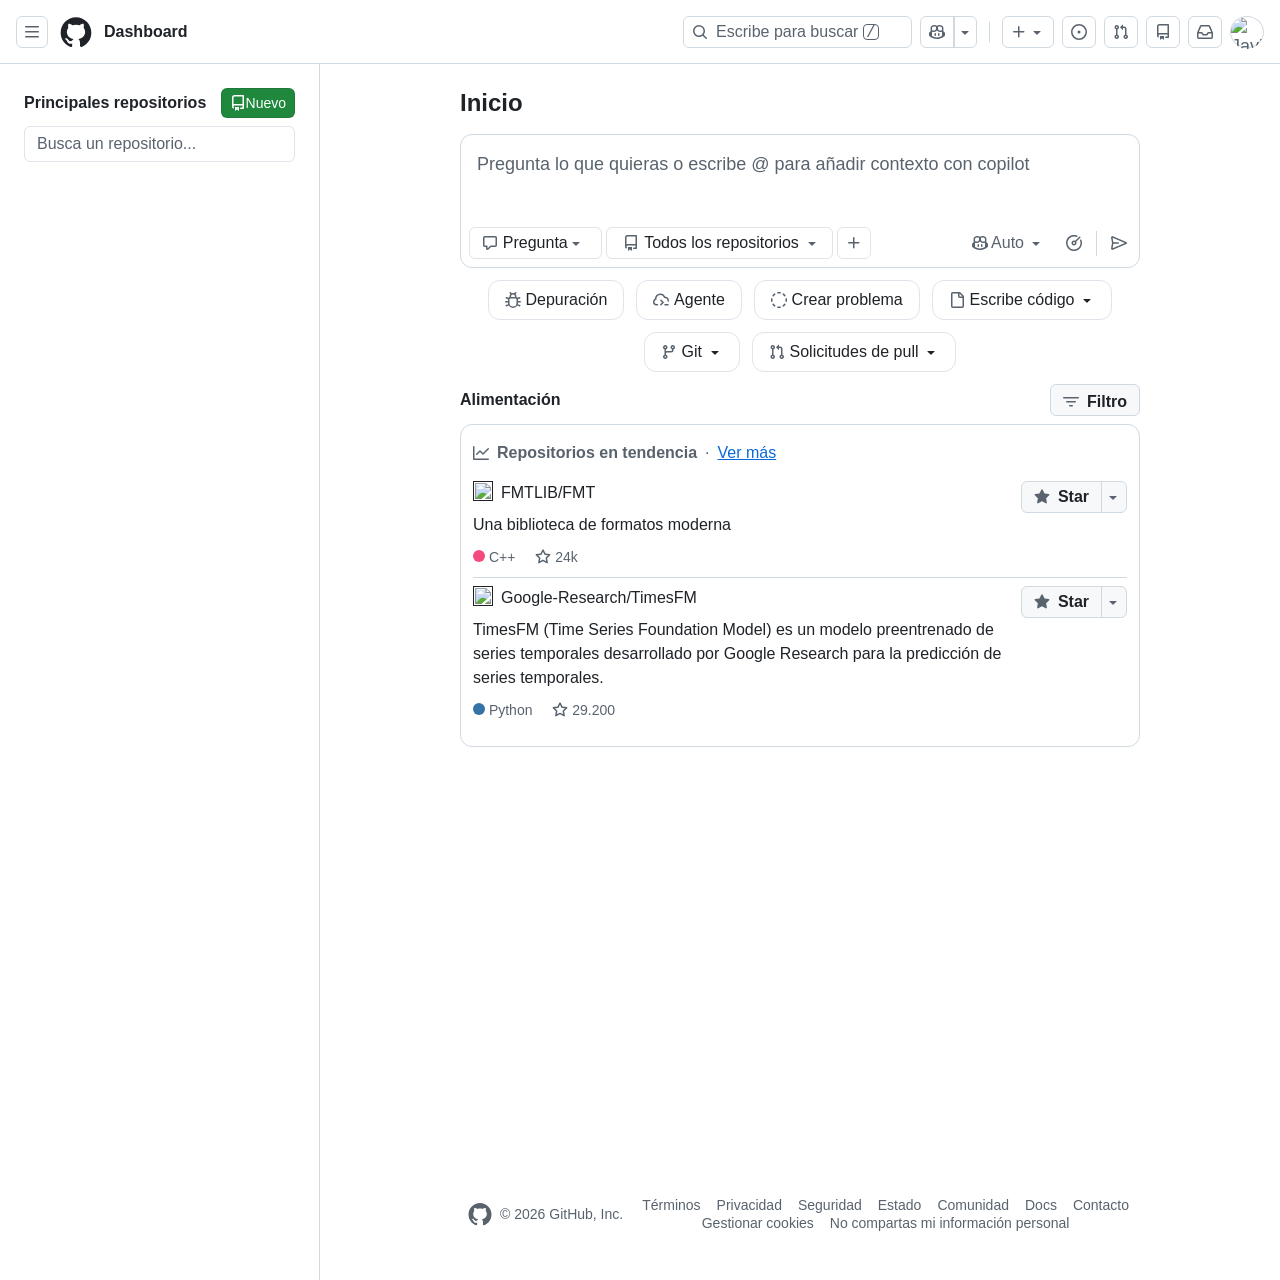
==== commit a8901f7f: "add button in mobile to create a new repo" ====
--- a/index.html
+++ b/index.html
@@ -263,7 +263,6 @@
                                     </span>
                                 </button>
 
-                                <!-- [JS] Menú de "Escribe código". -->
                                 <div id="write-code-menu" class="menu main__write-code-menu" hidden>
                                     <ul class="menu__list" role="menu" aria-labelledby="write-code-button">
 
@@ -314,7 +313,6 @@
                                     </span>
                                 </button>
 
-                                <!-- [JS] Menú de "Git". -->
                                 <div id="git-menu" class="menu main__git-menu" hidden>
                                     <ul class="menu__list" role="menu" aria-labelledby="git-button">
 
@@ -365,7 +363,6 @@
                                     </span>
                                 </button>
 
-                                <!-- [JS] Menú de "Solicitudes de pull". -->
                                 <div id="pull-menu" class="menu main__pull-menu" hidden>
                                     <ul class="menu__list" role="menu" aria-labelledby="pull-button">
 
@@ -429,13 +426,6 @@
                             <ul id="list-main-search" class="main__mobile-repositories-list">
                                 
                             </ul>
-                        </div>
-
-                        <div class="main__mobile-box-button-show">
-
-                            <button class="main__mobile-button-show" type="button" aria-label="Mostrar mas repositorios">
-                                Mostrar más
-                            </button>
                         </div>
                     </div>
                     
--- a/css/style-index.css
+++ b/css/style-index.css
@@ -16,6 +16,8 @@
      10.    FOOTER
      11.    SCROLL
      12-15. @MEDIA
+     16-18. @HTML-FROM-JAVASCRIPT
+     19.    REPOSITORIOS GUARDADOS (pintados desde JS)
 
    ========================================================================== */
 
@@ -24,19 +26,22 @@
    1. VARIABLES
    -------------------------------------------------------------------------- */
 
-:root {
+/* El CSS ya no pregunta al sistema operativo: mira el atributo data-theme
+   que el JS cuelga del <html>. Asi el boton de cambiar tema puede mandar
+   sobre la preferencia del sistema, que es lo que se espera de un boton.
+   Quien decide el valor de ese atributo es script-index.js. */
+
+:root,
+:root[data-theme="dark"] {
 
     /* Superficies */
     --color-canvas-default: #0d1117;
-    --color-canvas-subtle: #151b23;
     --color-header-bg: #010409;
-    --color-overlay-bg: #151b23;
 
     /* Texto */
     --color-fg-default: #f0f6fc;
     --color-fg-muted: #9198a1;
     --color-fg-subtle: #656c76;
-    --color-fg-on-emphasis: #ffffff;
 
     /* Bordes */
     --color-border-default: #3d444d;
@@ -54,86 +59,66 @@
     --color-btn-primary-hover-bg: #29903b;
     --color-btn-primary-border: rgba(255, 255, 255, 0.15);
 
+    /* Estados de formulario. El JS tambien los usa: no los pongas a pelo. */
+    --color-success-fg: #3fb950;
+    --color-danger-fg: #f85149;
+    --color-danger-muted: rgba(248, 81, 73, 0.1);
+
     /* Sombras */
     --shadow-overlay: 0 8px 24px rgba(1, 4, 9, 0.8);
 
-    /* Tipografía */
-    --font-sans: "Mona Sans VF", -apple-system, BlinkMacSystemFont, "Segoe UI", "Noto Sans Backtick Fix", "Noto Sans", Helvetica, Arial, sans-serif, "Apple Color Emoji", "Segoe UI Emoji";
-
-    --text-xs: 0.875rem;    /* 12px */
-    --text-sm: 1rem;   /* 14px */
-    --text-base: 1.125rem;     /* 16px */
-
-    --leading-tight: 1.25;
-    --leading-normal: 1.5;
-
-    /* Espaciado — escala de 4 en 4. */
-    --space-1: 4px;
-    --space-2: 8px;
-    --space-3: 12px;
-    --space-4: 16px;
-    --space-5: 24px;
-    --space-6: 32px;
-    --space-7: 48px;
+    /* Tipografia */
+    --text-xs: 0.875rem;       /* 14px */
+    --text-sm: 1rem;           /* 16px */
 
     /* Esquinas */
     --radius-sm: 4px;
     --radius-md: 6px;
     --radius-lg: 12px;
 
-    /* Capas */
-    --layer-sticky: 10;
-    --layer-overlay: 100;
-    --layer-modal: 1000;
+    /* La curva del hover */
+    --transition-btn: 80ms cubic-bezier(.65, 0, .35, 1);
 
     --header-height: 4rem;
-    --menu-width: 15rem;
-}
-
-.btn{
-    transition: background-color 80ms cubic-bezier(.65, 0, .35, 1);
-}
-
-.btn:hover{
-    background-color: var(--color-btn-hover-bg);
-}
-
-/* Tema claro. Sólo se redefinen las variables: ni una sola regla de
-   componente se repite aquí abajo. */
-@media (prefers-color-scheme: dark) {
-    :root {
-        /* Superficies */
-        --color-canvas-default: #ffffff;   /* fondo de la página */
-        --color-canvas-subtle: #f6f8fa;    /* fondo de cajas y campos */
-        --color-header-bg: #ffffff;        /* barra superior */
-        --color-overlay-bg: #ffffff;       /* menús, cajón lateral, buscador */
-
-        /* Texto */
-        --color-fg-default: #1f2328;       /* texto normal */
-        --color-fg-muted: #59636e;         /* texto secundario, iconos */
-        --color-fg-subtle: #818b98;        /* texto de apoyo */
-        --color-fg-on-emphasis: #ffffff;   /* texto sobre un fondo de color */
-
-        /* Bordes */
-        --color-border-default: #d1d9e0;
-        --color-border-muted: #d1d9e0b3;
-
-        /* Acentos */
-        --color-accent-fg: #0969da;        /* enlaces */
-        --color-accent-emphasis: #0969da;  /* foco, elemento activo */
-
-        /* Botones */
-        --color-btn-bg: #f6f8fa;
-        --color-btn-hover-bg: #eff2f5;
-        --color-btn-border: #1f232826;
-        --color-btn-primary-bg: #1f883d;
-        --color-btn-primary-hover-bg: #1c8139;
-        --color-btn-primary-border: rgba(31, 35, 40, 0.15);
-
-        /* Sombras */
-        --shadow-overlay: 0 8px 24px rgba(31, 35, 40, 0.12);
-    }
-}
+    --menu-width: 15rem;   
+}
+
+/* Tema claro. */
+:root[data-theme="light"] {
+    /* Superficies */
+    --color-canvas-default: #ffffff;   /* fondo de la pagina */
+    --color-header-bg: #ffffff;        /* barra superior */
+
+    /* Texto */
+    --color-fg-default: #1f2328;       /* texto normal */
+    --color-fg-muted: #59636e;         /* texto secundario, iconos */
+    --color-fg-subtle: #818b98;        /* texto de apoyo */
+
+    /* Bordes */
+    --color-border-default: #d1d9e0;
+    --color-border-muted: #d1d9e0b3;
+
+    /* Acentos */
+    --color-accent-fg: #0969da;        /* enlaces */
+    --color-accent-emphasis: #0969da;  /* foco, elemento activo */
+
+    /* Botones */
+    --color-btn-bg: #f6f8fa;
+    --color-btn-hover-bg: #eff2f5;
+    --color-btn-border: #1f232826;
+    --color-btn-primary-bg: #1f883d;
+    --color-btn-primary-hover-bg: #1c8139;
+    --color-btn-primary-border: rgba(31, 35, 40, 0.15);
+
+    /* Estados de formulario */
+    --color-success-fg: #1a7f37;
+    --color-danger-fg: #cf222e;
+    --color-danger-muted: rgba(207, 34, 46, 0.1);
+
+    /* Sombras */
+    --shadow-overlay: 0 8px 24px rgba(31, 35, 40, 0.12);
+}
+
 
 /* --------------------------------------------------------------------------
    2. REINICIO
@@ -151,16 +136,15 @@
 
 body {
     min-height: 100dvh;
-    font-family: var(--font-sans);
+    font-family: "Mona Sans VF", -apple-system, BlinkMacSystemFont, "Segoe UI", "Noto Sans Backtick Fix", "Noto Sans", Helvetica, Arial, sans-serif, "Apple Color Emoji", "Segoe UI Emoji";
     background-color: var(--color-canvas-default);
-    font-size: var(--text-base);
-    line-height: var(--leading-normal);
+    font-size: 1.125rem;
+    line-height: 1.5;
     color: var(--color-fg-default);
     -webkit-font-smoothing: antialiased;
 }
 
-img,
-video {
+img {
     display: block;
     max-width: 100%;
 }
@@ -213,7 +197,7 @@
 h1, h2, h3, h4, h5, h6 {
     font-size: inherit;
     font-weight: 600;
-    line-height: var(--leading-tight);
+    line-height: 1.25;
 }
 
 a {
@@ -255,6 +239,14 @@
 fieldset {
     border: 0;
     padding: 0;
+}
+
+.btn{
+    transition: background-color var(--transition-btn);
+}
+
+.btn:hover{
+    background-color: var(--color-btn-hover-bg);
 }
 
 
@@ -378,7 +370,7 @@
 
 .top-bar__search-button span{
     font-size: var(--text-sm);
-    padding-inline-end: var(--space-5);
+    padding-inline-end: 24px;
 }
 
 .top-bar__search-button span kbd{
@@ -521,7 +513,7 @@
 .aside__add-repositories-button{
     display: flex;
     align-items: center;
-    color: var(--color-fg-on-emphasis);
+    color: #ffffff;
 
     padding: 0 .5rem 0 .5rem;
     line-height: 1.75rem;
@@ -529,20 +521,20 @@
     background-color: var(--color-btn-primary-bg);
     border: solid var(--color-btn-primary-border) 1px;
     border-radius: var(--radius-md);
-    transition: background-color 80ms cubic-bezier(.65, 0, .35, 1);
+    transition: background-color var(--transition-btn);
 }
 
 .aside__add-repositories-button:hover{
     background-color: var(--color-btn-primary-hover-bg);
 }
 
-.aside__add-repositories-button :first-child{
+.aside__add-repositories-button:first-child{
     display: flex;
     align-items: center;
     margin-right: .1rem;
 }
 
-.aside__add-repositories-button :last-child{
+.aside__add-repositories-button:last-child{
     font-size: var(--text-xs);
     font-weight: 500;
     text-align: center;
@@ -587,11 +579,6 @@
     margin-right: .5rem;
 }
 
-
-.aside__repositories-list li div a img{
-    border-radius: 100%;
-}
-
 .aside__repositories-list li div a:last-child:hover{
     text-decoration: underline;
 
@@ -606,7 +593,7 @@
 
 .aside__box-button-show button{
     margin-top: 1.2rem;
-    transition: color 80ms cubic-bezier(.65, 0, .35, 1);
+    transition: color var(--transition-btn);
 }
 
 .aside__box-button-show button:hover{
@@ -626,7 +613,7 @@
     grid-area: principal;
     display: flex;
     flex-direction: column;
-    max-width: calc(648px + var(--space-4) * 2);
+    max-width: calc(648px + 16px * 2);
     margin-inline: auto;
 }
 
@@ -856,7 +843,7 @@
     margin: .5rem 0 1rem 0;
 
     right: 0;
-    left: calc(40.5rem + var(--space-4) * 2);
+    left: calc(40.5rem + 16px * 2);
     margin-inline: auto;
     
     font-size: var(--text-sm);
@@ -954,7 +941,7 @@
     margin-right: .5rem;
     border: solid var(--color-btn-primary-border) 1px;
     background-color: var(--color-btn-primary-bg);
-    transition: background-color 80ms cubic-bezier(.65, 0, .35, 1);
+    transition: background-color var(--transition-btn);
 }
 
 .main__menu__button-save button:last-child:hover{
@@ -1076,7 +1063,7 @@
 
 footer{
     grid-area: pie;
-    max-width: calc(648px + var(--space-4) * 2);
+    max-width: calc(648px + 16px * 2);
     margin-inline: auto;
     padding: 2rem 0 3rem 0;
     line-height: 1.125rem;
@@ -1144,18 +1131,18 @@
 }
 /* Fondo de la barra */
 ::-webkit-scrollbar-track {
-  background: #2e2a2a;
+  background: var(--color-canvas-default);
 
 }
 /* Thumb de la barra */
 ::-webkit-scrollbar-thumb {
-  background: #929191;
+  background: var(--color-border-default);
   border-radius: 6px;
-  border: 1px solid #ac9191;
+  border: 1px solid var(--color-canvas-default);
 }
 /* Efecto hover */
 ::-webkit-scrollbar-thumb:hover {
-  background-color: #555;
+  background-color: var(--color-fg-subtle);
 }
 
 /* --------------------------------------------------------------------------
@@ -1211,11 +1198,6 @@
         left: 0;
         width: 100%;
     }
-    .main__ask-box-module button,
-    #repositories-button{
-        padding: 0 0.3rem;
-    }
-
 }
 
 /* --------------------------------------------------------------------------
@@ -1347,7 +1329,7 @@
     .main__mobile-box-button-show button{
         display: flex;
         align-items: center;
-        transition: color 80ms cubic-bezier(.65, 0, .35, 1);
+        transition: color var(--transition-btn);
     }
 
     .main__mobile-box-button-show button:hover{
@@ -1373,11 +1355,11 @@
         position: fixed;
         inset: 0;
         background-color: rgba(1, 4, 9, 0.6);
-        z-index: var(--layer-overlay);
+        z-index: 100;
     }
 
     .main__toggle-box{
-        z-index: var(--layer-modal);
+        z-index: 1000;
     }
 
     #close-avatar{
@@ -1385,6 +1367,7 @@
     }
 
     #avatar-menu{
+        padding: 0;
         position: fixed;
         width: 100%;
         inset: 0;
@@ -1430,7 +1413,7 @@
     display: flex;
     position: fixed;
     inset: 0;
-    background-color: rgba(17, 22, 32, 0.511);
+    background-color: rgba(1, 4, 9, 0.6);
     z-index: 1000;
 }
 
@@ -1600,7 +1583,7 @@
     border-radius: var(--radius-lg);
     border: var(--color-border-default) solid 1px;
 
-    z-index: var(--layer-modal);
+    z-index: 1000;
     animation: smooth .2s ease-in-out;
 }
 
@@ -1759,16 +1742,16 @@
 
 .menu{
     position: absolute;
-    z-index: var(--layer-overlay); 
+    z-index: 100; 
     width: var(--menu-width);
-    max-width: calc(100vw - var(--space-4));
-    max-height: calc(100vh - var(--header-height) - var(--space-4));
+    max-width: calc(100vw - 16px);
+    max-height: calc(100vh - var(--header-height) - 16px);
     overflow-y: auto;
     overscroll-behavior: contain;
 
     padding: .5rem;
     font-size: var(--text-sm);
-    line-height: var(--leading-normal);
+    line-height: 1.5;
     color: var(--color-fg-default);
     text-align: left;
     background-color: var(--color-header-bg);
@@ -1785,6 +1768,12 @@
     color: var(--color-fg-default);
 }
 
+#avatar-menu > div > div > a{
+    display: flex;
+    margin: 0;
+    padding: .5rem;
+}
+
 .menu__list,
 .menu__group-list{
     display: flex;
@@ -1803,7 +1792,7 @@
     border-radius: var(--radius-md);
     cursor: pointer;
 
-    transition: background-color 80ms cubic-bezier(.65, 0, .35, 1);
+    transition: background-color var(--transition-btn);
 }
 
 .menu__content:hover{
@@ -1827,8 +1816,8 @@
     flex-shrink: 0;
     padding: .25rem .5rem;
     font-size: var(--text-xs);
-    line-height: var(--leading-tight);
-    color: var(--color-fg-on-emphasis);
+    line-height: 1.25;
+    color: #ffffff;
     border: var(--color-border-default) 1px solid;
     border-radius: 2rem;
 }
@@ -1865,7 +1854,7 @@
 .main__ask-menu,
 .main__repositories-menu{
     top: calc(100% + .5rem);
-    left: 50%;
+    left: 0;
     --menu-width: 16rem;
 }
 
@@ -1875,20 +1864,10 @@
     --menu-width: 16rem;
 }
 
-.main__ask-menu,
-.main__repositories-menu{
-    left: 0;
-}
-
 #repositories-menu{
     padding: .5rem 0;
     justify-content: center;
     height: auto;
-}
-
-.main__models-menu{
-    right: 0;
-    --menu-width: 16rem;
 }
 
 .main__write-code-menu,
@@ -1904,8 +1883,8 @@
     display: grid;
     grid-template-columns: auto minmax(0, 1fr) auto;
     align-items: center;
-    gap: 0 var(--space-2);
-    padding: var(--space-2);
+    gap: 0 .5rem;
+    padding: .5rem;
 }
 
 .top-bar__avatar-menu-img-box{
@@ -1963,4 +1942,87 @@
 
 .top-bar__avatar-menu-box-button{
     display: flex;
+}
+
+/* --------------------------------------------------------------------------
+   19. REPOSITORIOS GUARDADOS (pintados desde JS)
+   -------------------------------------------------------------------------- */
+
+.item-to-search-js{
+    display: flex;
+    align-items: center;
+    justify-content: space-between;
+    gap: .5rem;
+
+    padding: .3rem;
+    border-radius: var(--radius-md);
+    font-size: var(--text-xs);
+
+    transition: background-color var(--transition-btn);
+}
+
+.item-to-search-js:hover{
+    background-color: var(--color-btn-hover-bg);
+}
+
+#toggle-menu-list > li.item-to-search-js,
+#list-aside-search > li{
+    padding: .3rem;
+    
+}
+#list-aside-search > li > div{
+    margin: 0;
+}
+
+/* -- 19.1 NOMBRE DEL REPOSITORIO -- */
+
+.box-name-js{
+    display: flex;
+    align-items: center;
+    gap: .5rem;
+    min-width: 0;
+}
+
+.box-name-js > span{
+    display: flex;
+    color: var(--color-fg-muted);
+}
+
+.repositories-link-js{
+    font-weight: 600;
+    overflow: hidden;
+    text-overflow: ellipsis;
+    white-space: nowrap;
+}
+
+.repositories-link-js:hover{
+    text-decoration: underline;
+}
+
+.repositories-link-js span{
+    color: var(--color-fg-muted);
+    font-weight: 400;
+    margin: 0 2px;
+}
+
+/* -- 19.2 BOTON DE BORRAR -- */
+
+.item-to-search-js .delete{
+    display: flex;
+    align-items: center;
+    justify-content: center;
+    flex-shrink: 0;
+
+    width: 1.75rem;
+    height: 1.75rem;
+
+    border-radius: var(--radius-md);
+    color: var(--color-fg-muted);
+    transition: color var(--transition-btn),
+                background-color var(--transition-btn);
+}
+
+.item-to-search-js .delete:hover{
+    color: var(--color-danger-fg);
+    background-color: var(--color-danger-muted);
 }
